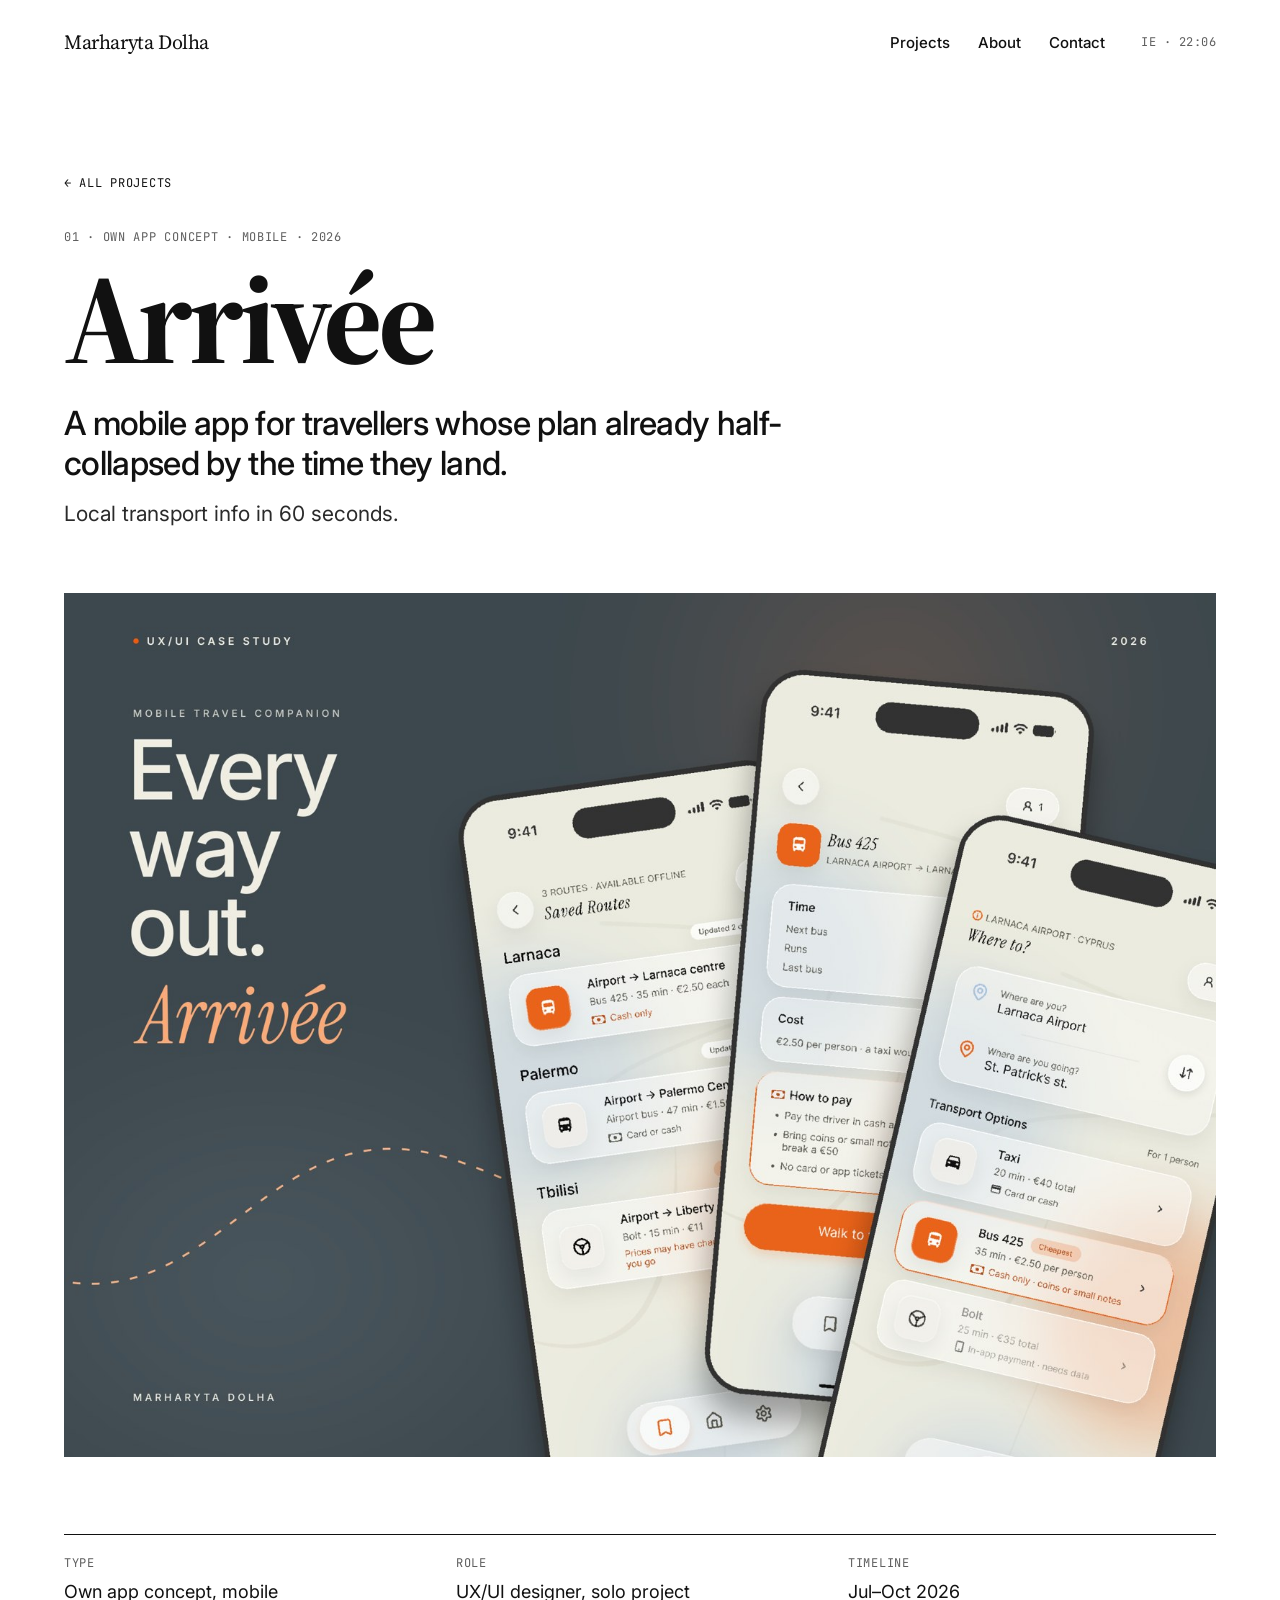
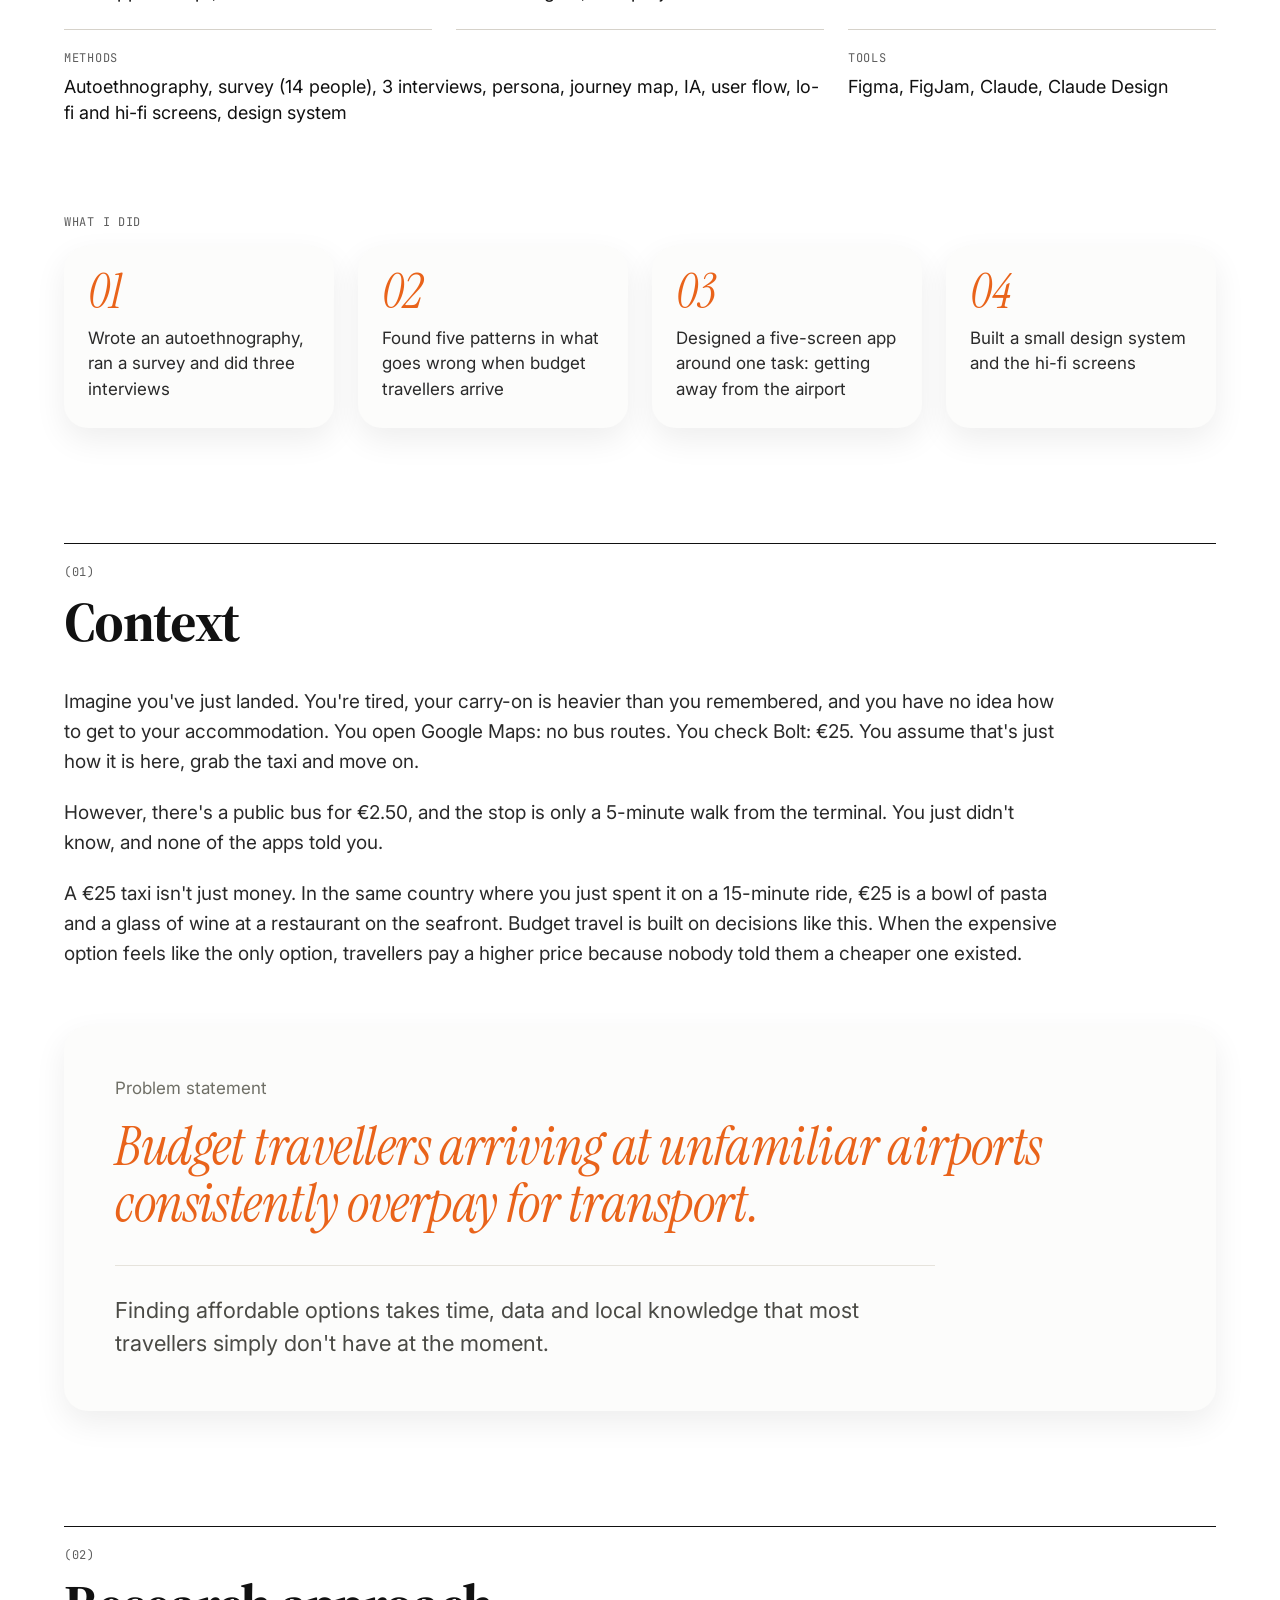
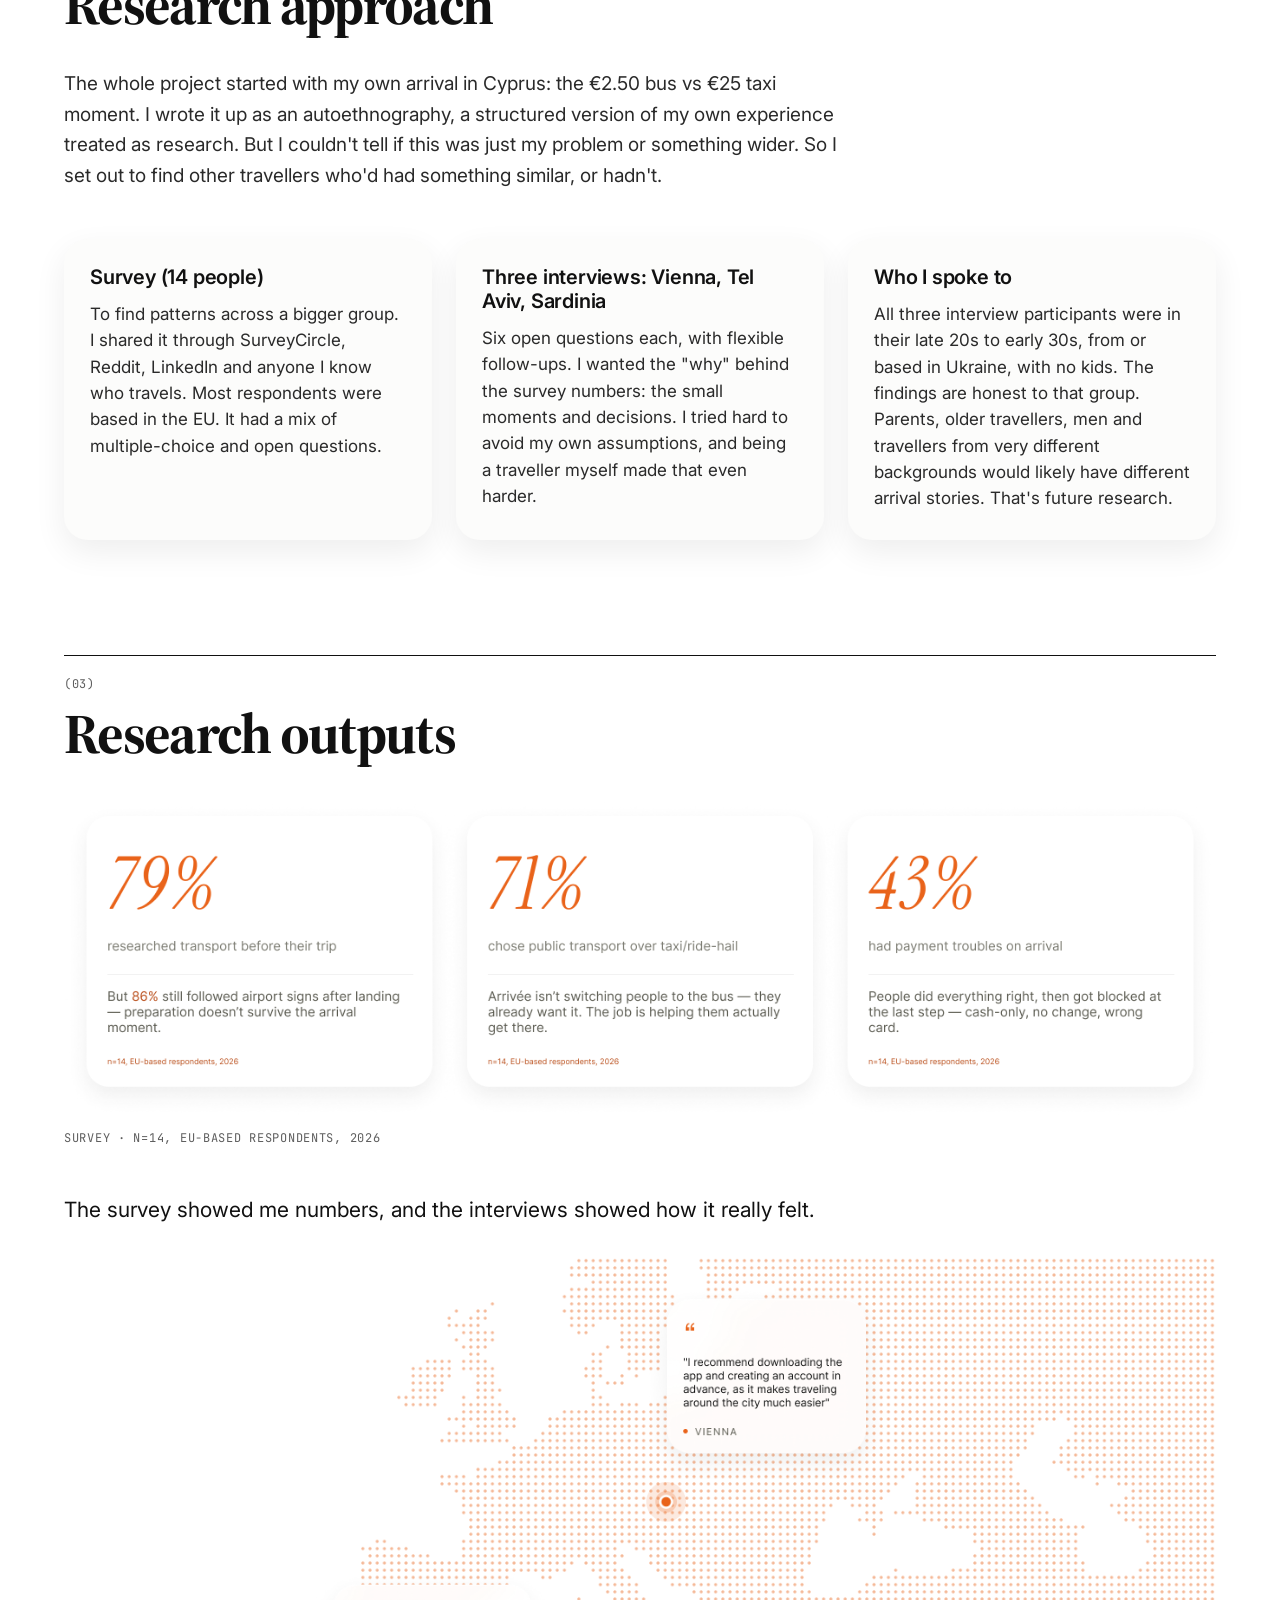
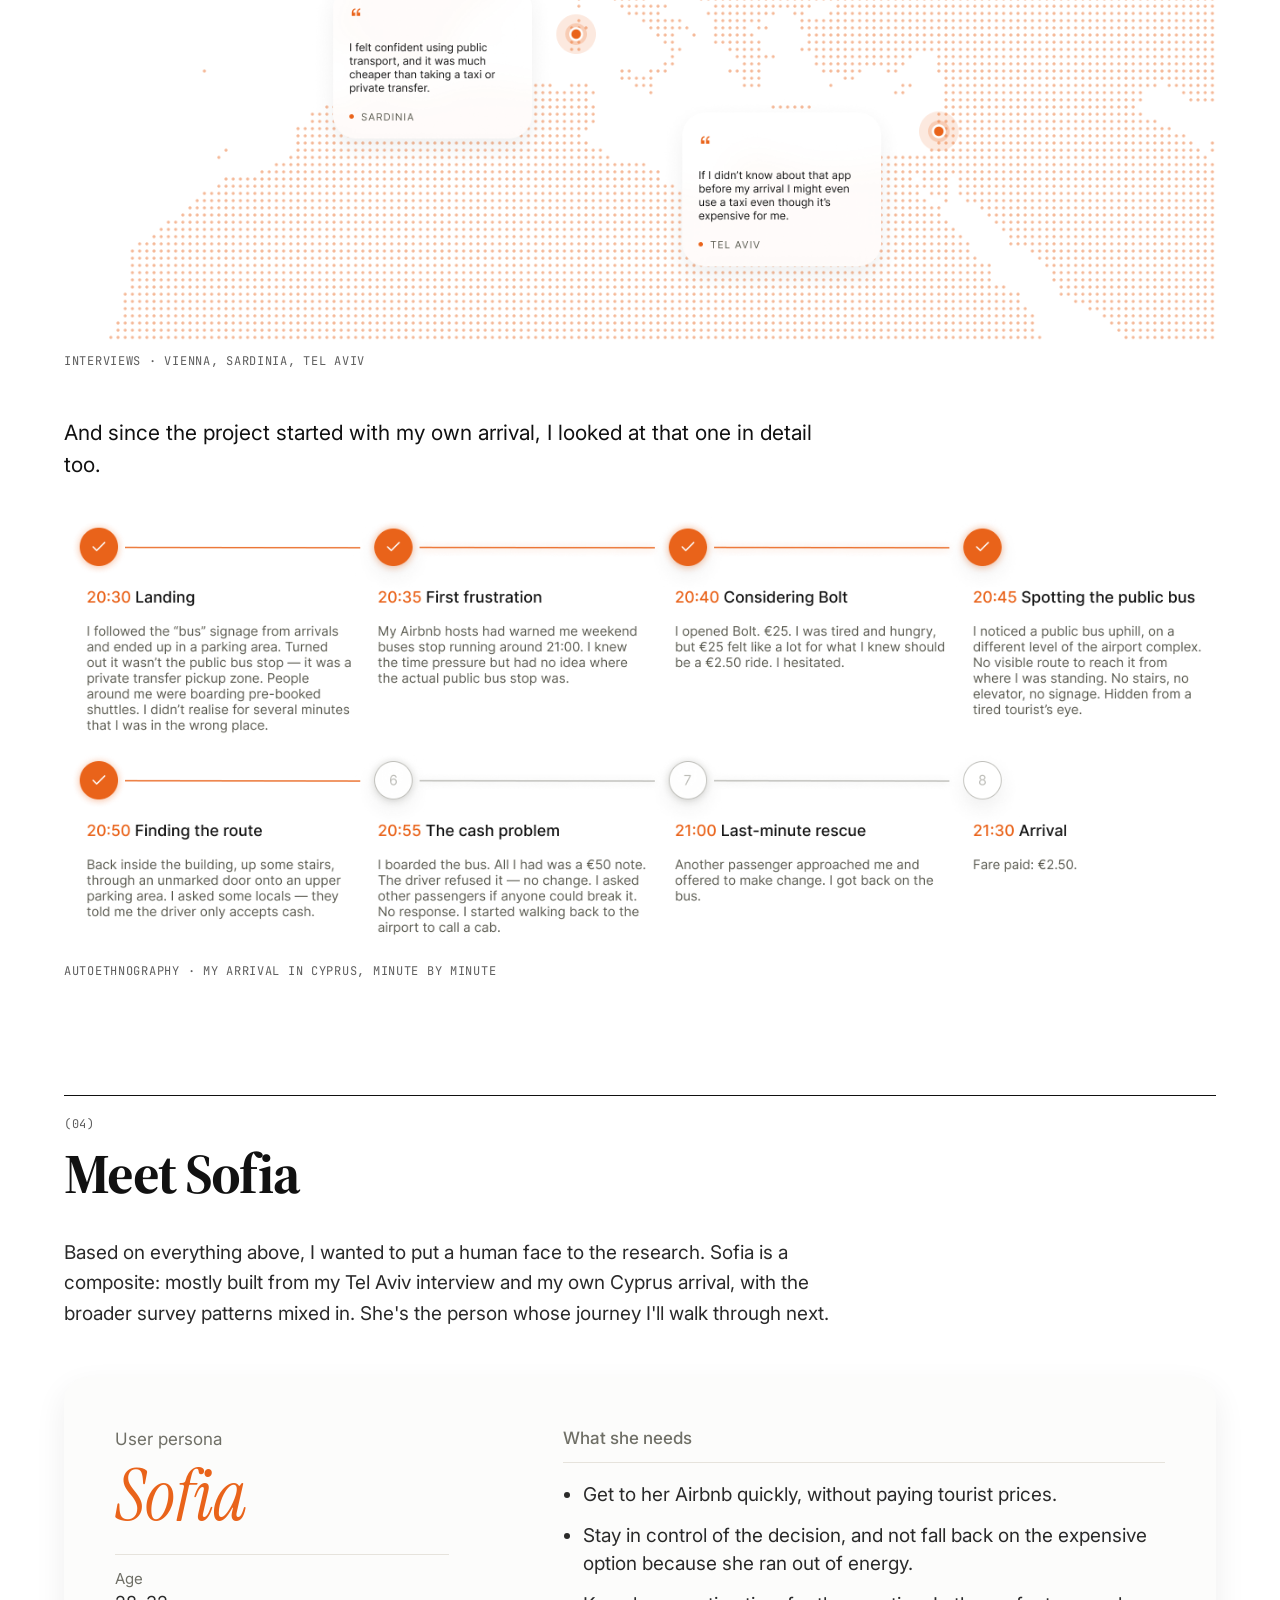
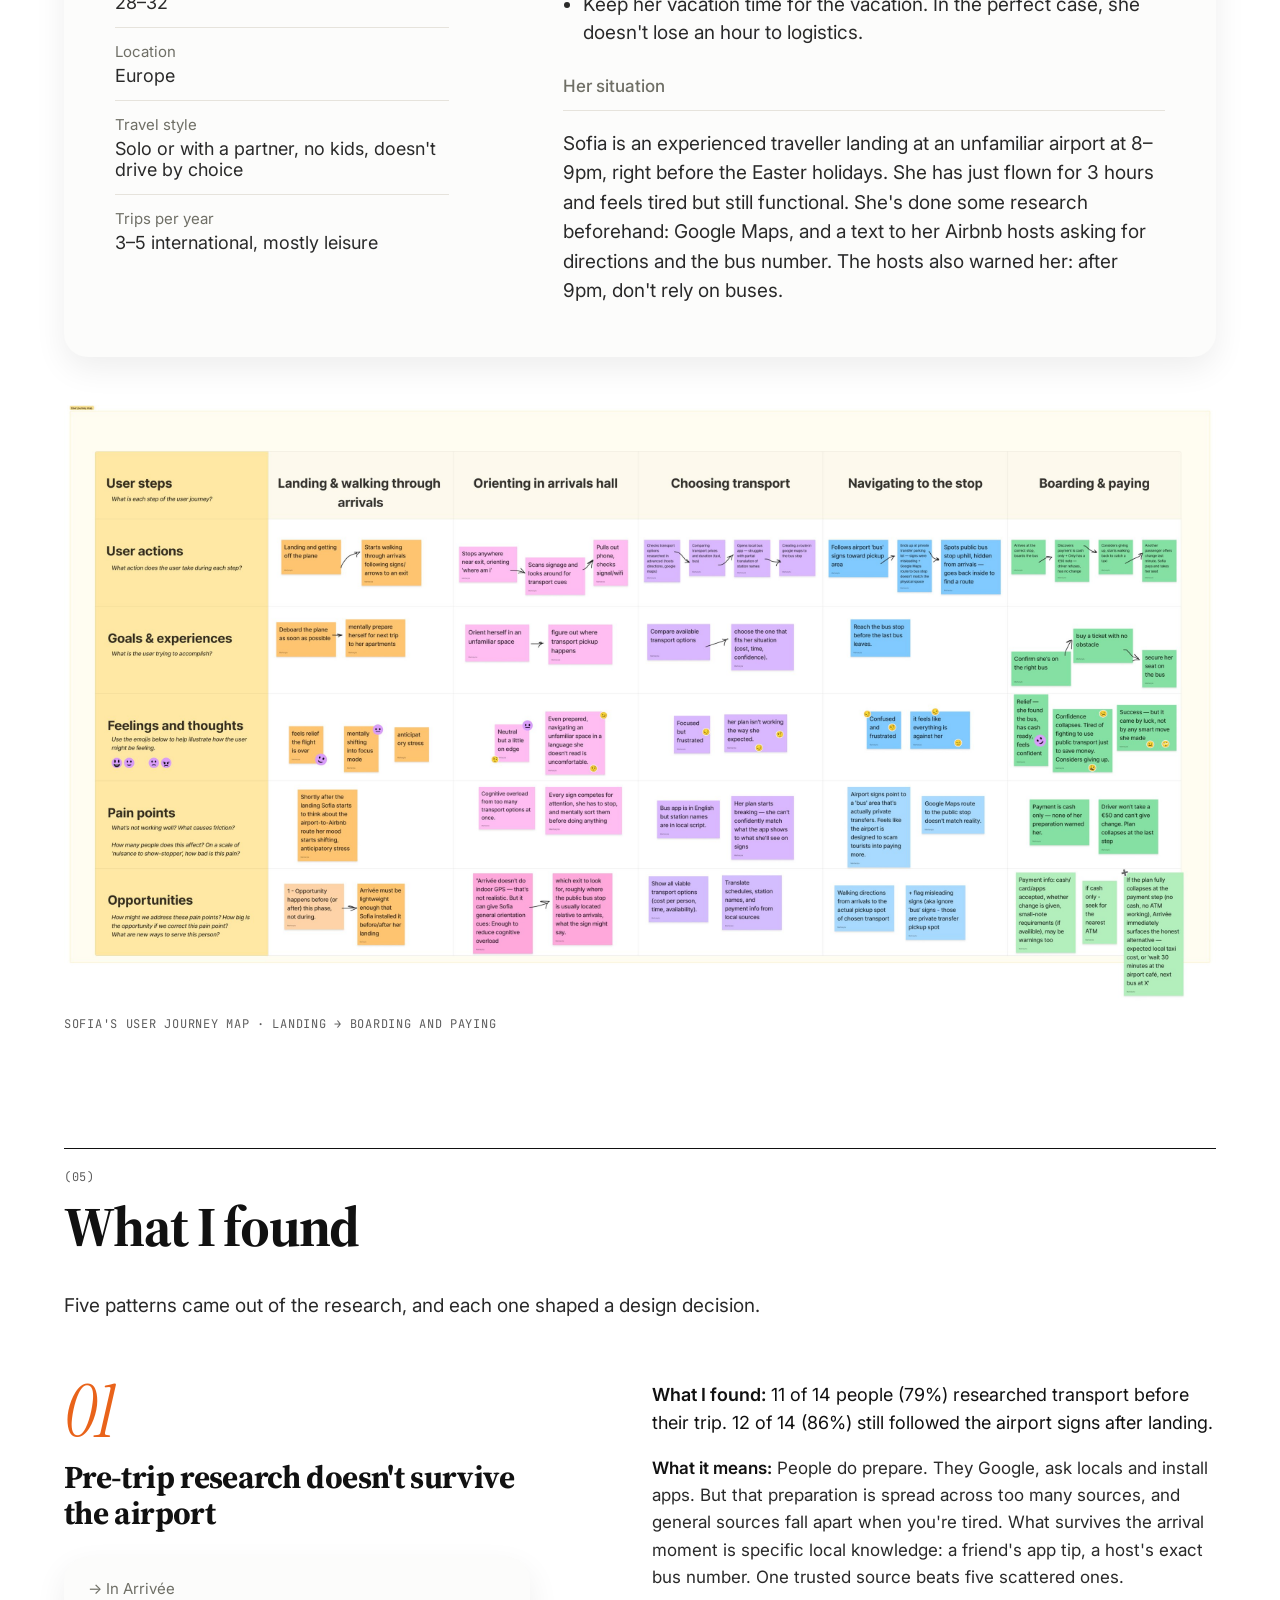
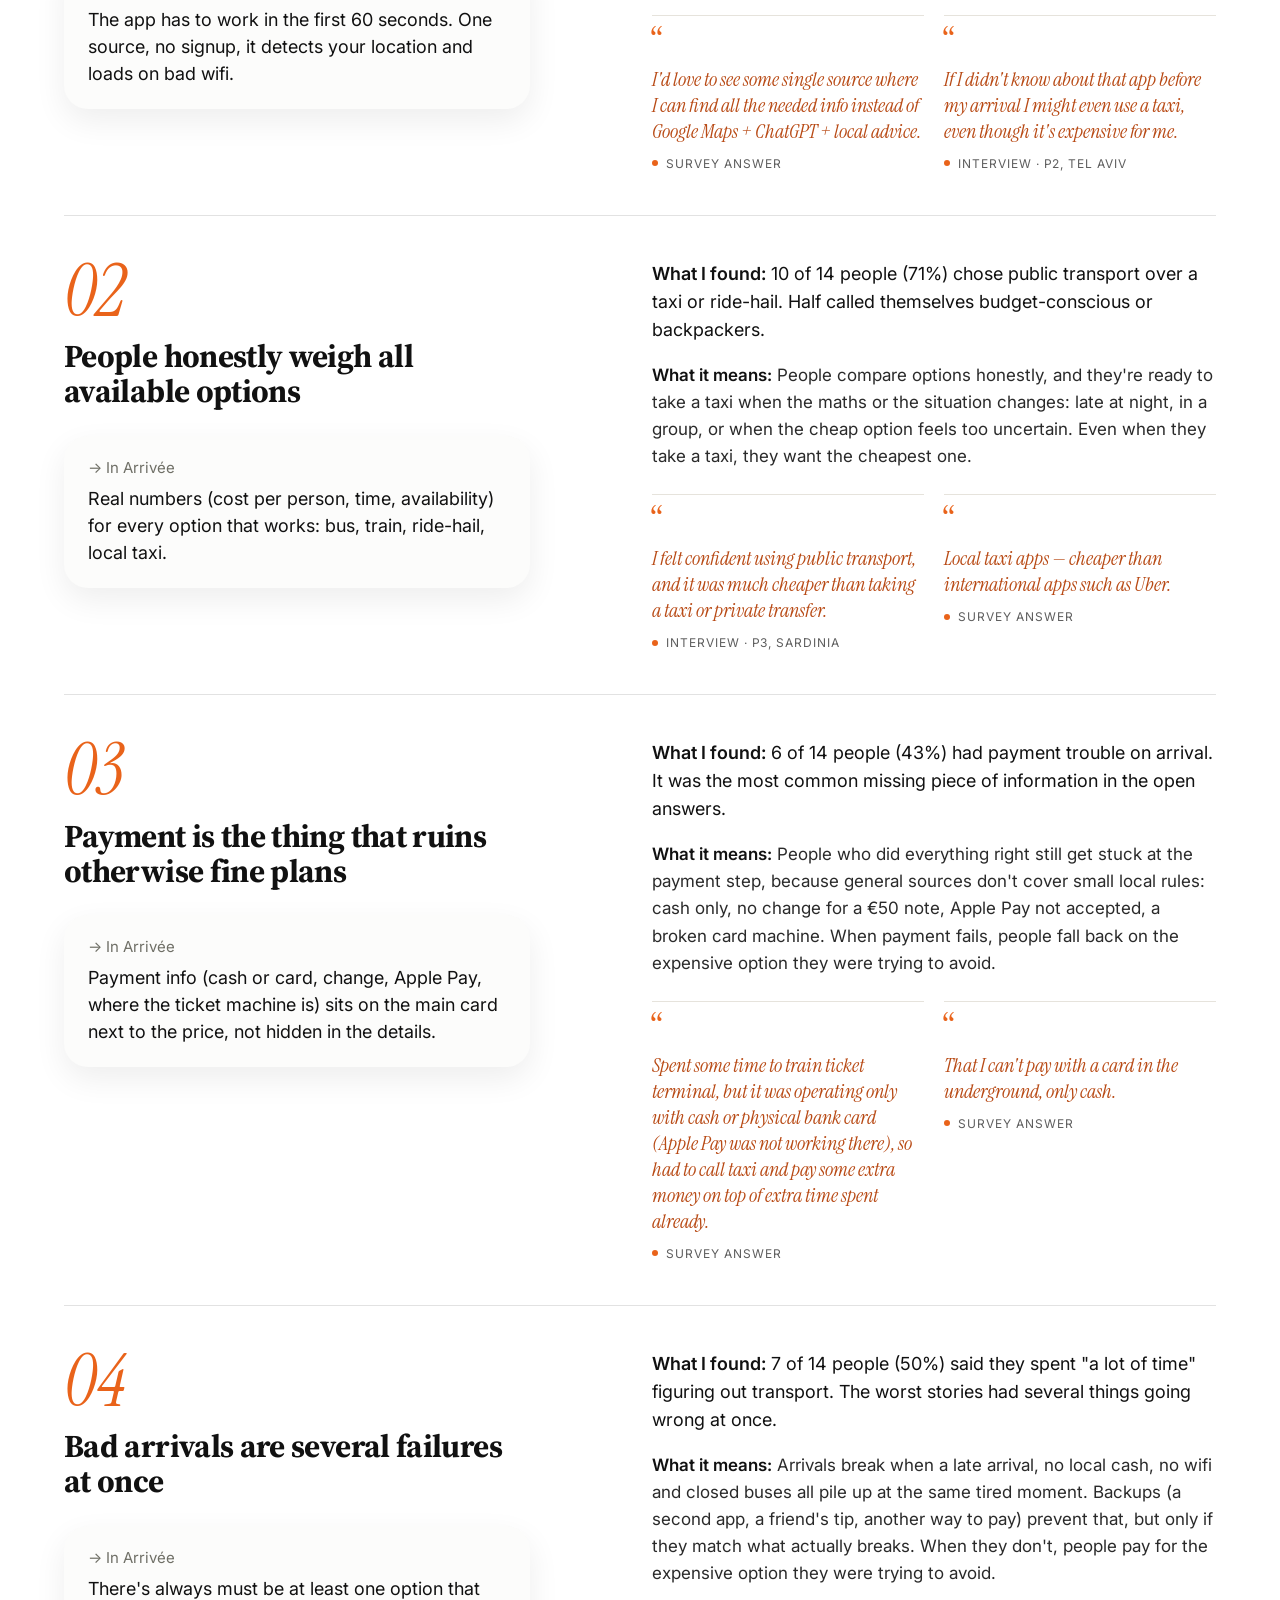
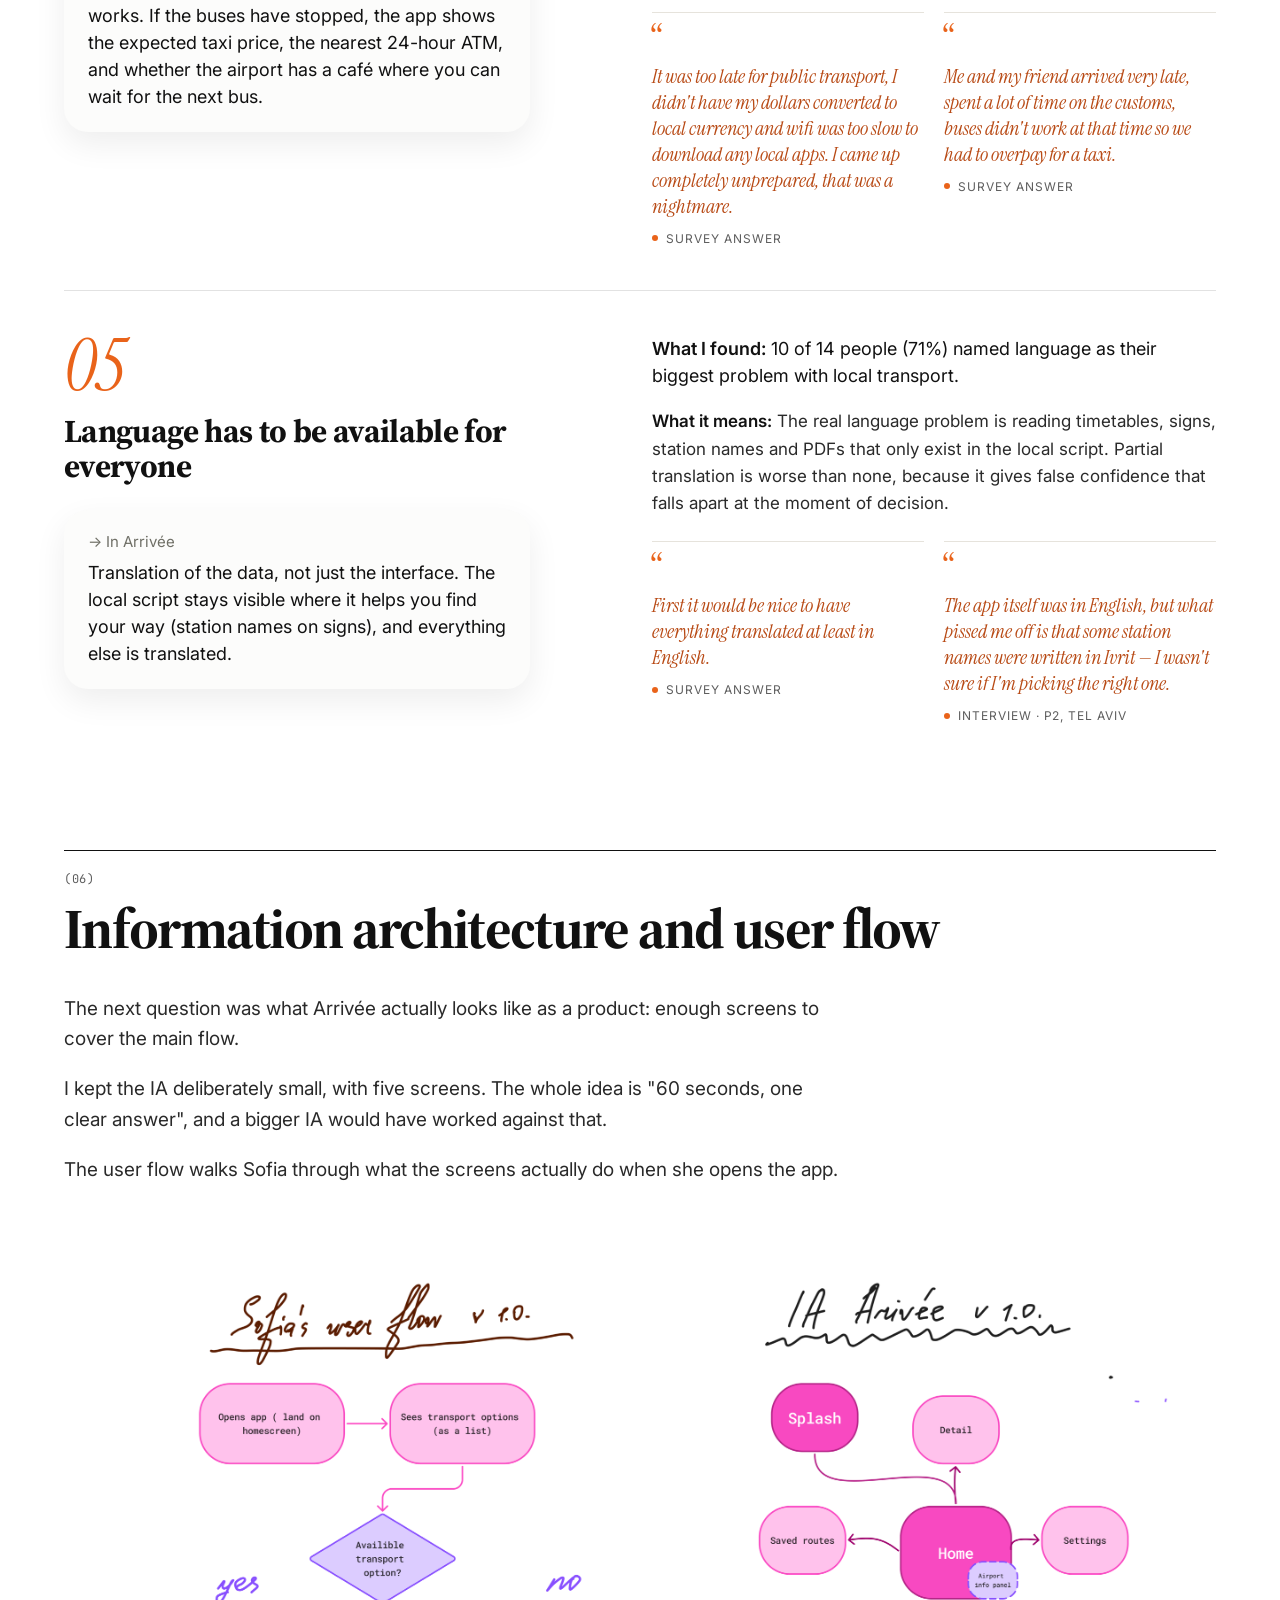
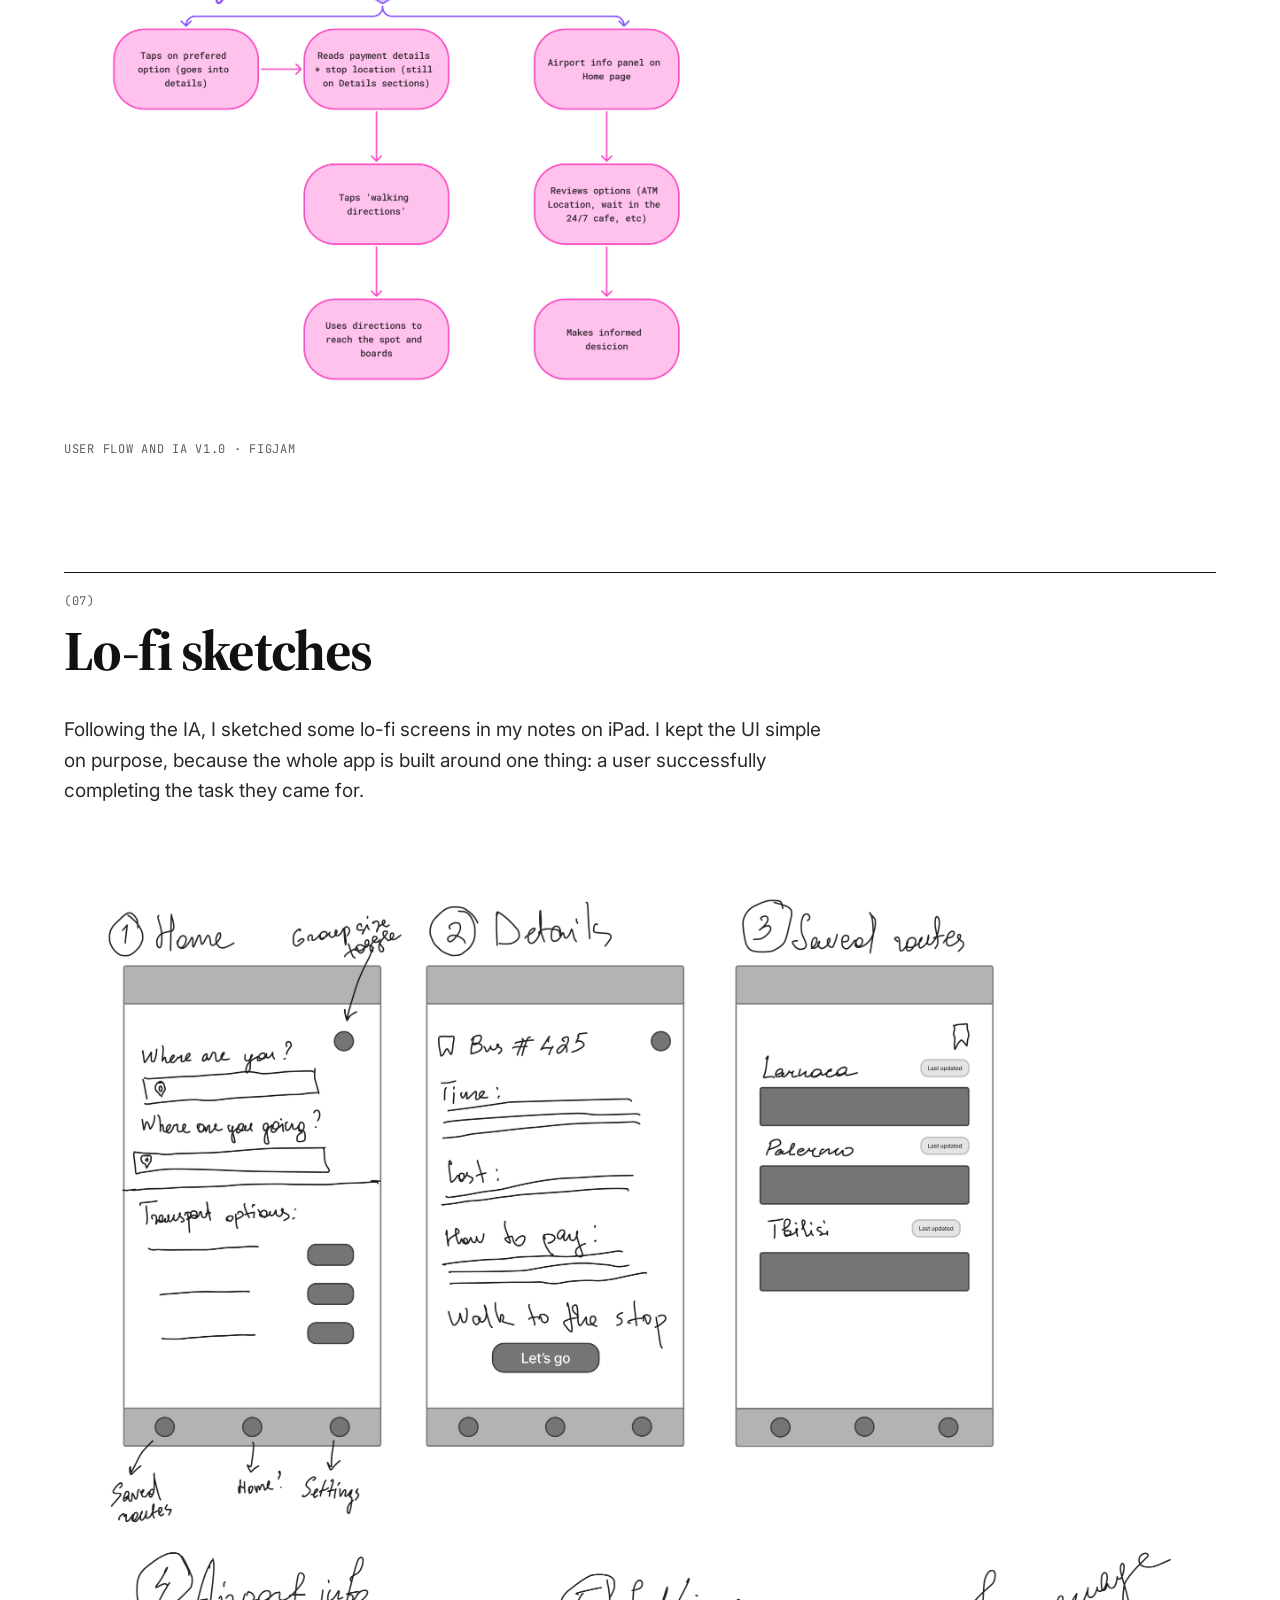
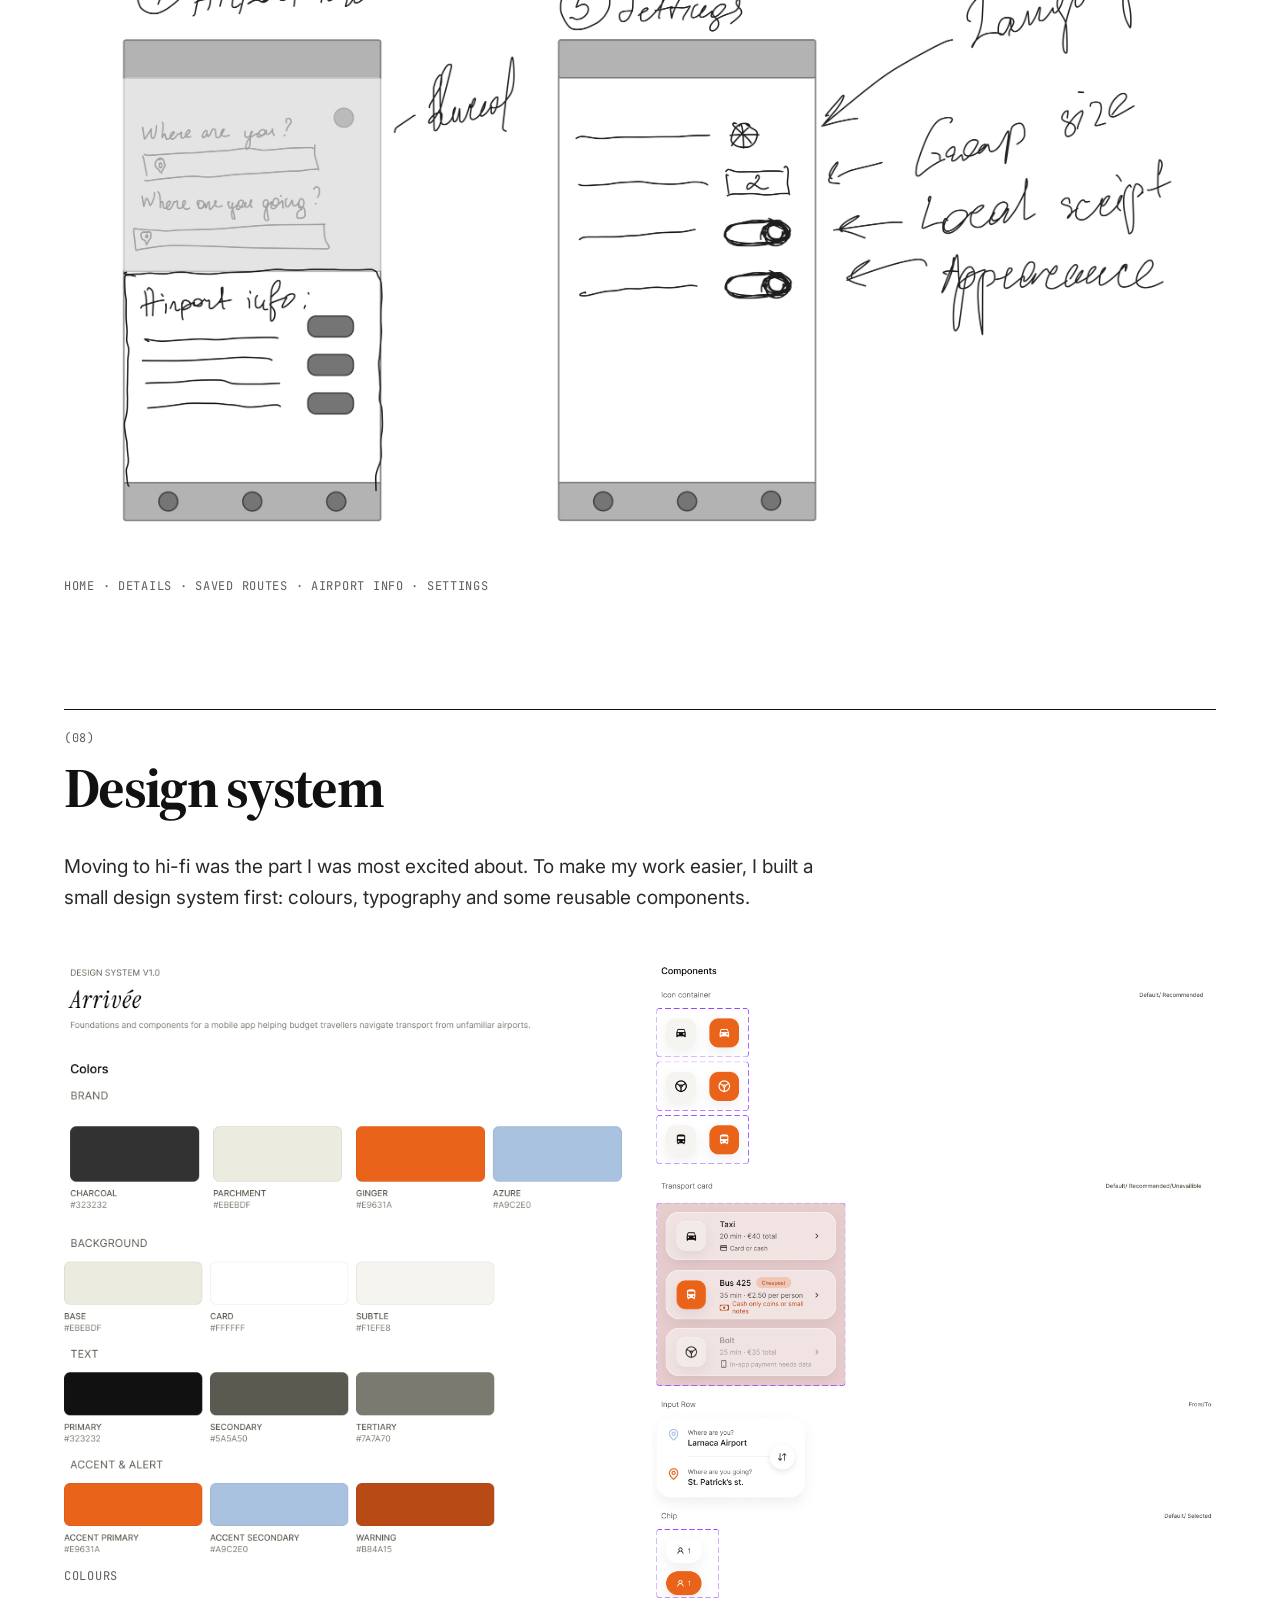
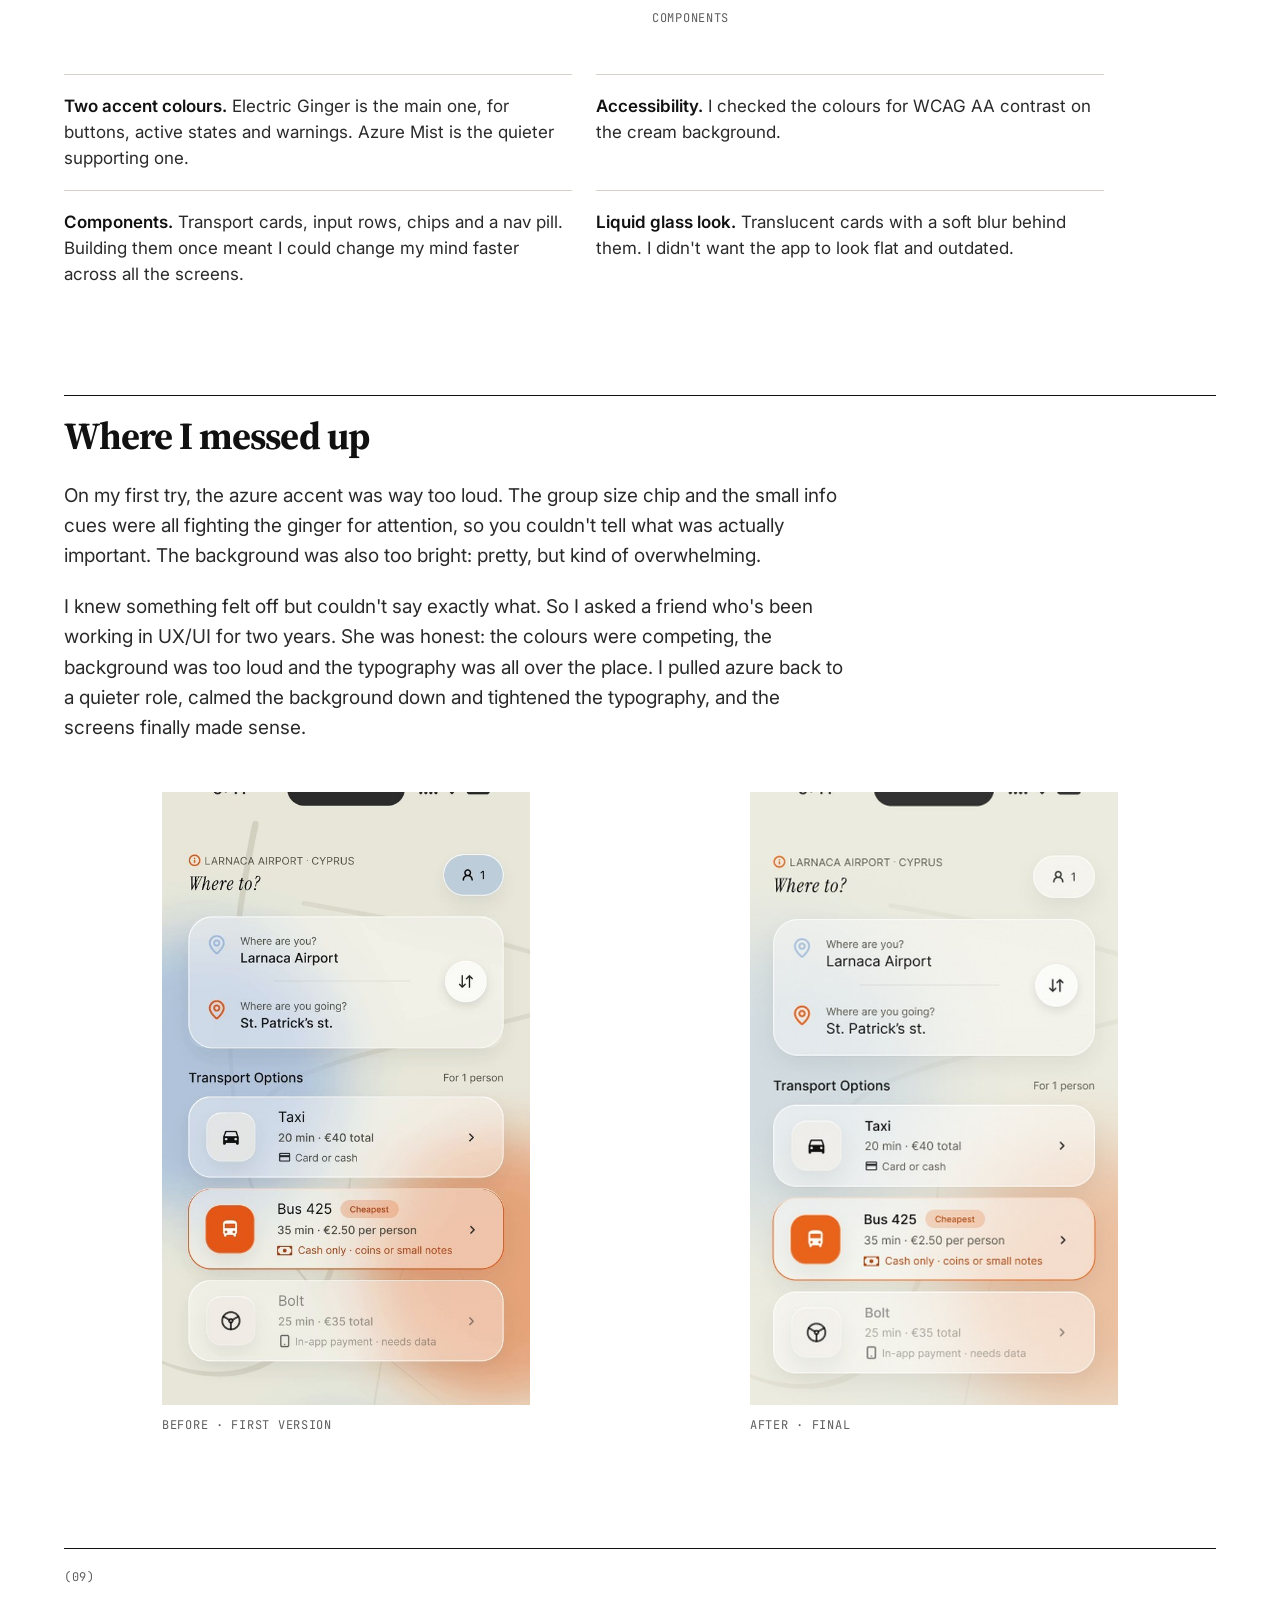
==== arrivee.html @ 3c4f5100 "Add portfolio site with Arrivee and MealCraft case studies Co-Authored-By: Claude Opus 5.5 <noreply@" ====
<!doctype html>
<html lang="en">
<head>
<meta charset="utf-8">
<meta name="viewport" content="width=device-width, initial-scale=1">
<title>Arrivée — case study · Marharyta Dolha</title>
<meta name="description" content="Arrivée: a mobile app for travellers whose plan already half-collapsed by the time they land.">
<meta property="og:title" content="Arrivée — case study · Marharyta Dolha">
<meta property="og:description" content="Arrivée: a mobile app for travellers whose plan already half-collapsed by the time they land.">
<meta property="og:type" content="website">
<link rel="preconnect" href="https://fonts.googleapis.com">
<link rel="preconnect" href="https://fonts.gstatic.com" crossorigin>
<link href="https://fonts.googleapis.com/css2?family=Inter:opsz,wght@14..32,400..700&amp;family=JetBrains+Mono:wght@400;500&amp;family=Source+Serif+4:ital,opsz,wght@0,8..60,400..800;1,8..60,400..800&amp;family=Instrument+Serif:ital@0;1&amp;display=swap" rel="stylesheet">
<style>
body{margin:0}
</style>
<style>
/* Stopgap for smaller screens: desktop layout is unchanged. */
img, video { max-width: 100%; }
@media (max-width: 1200px) {
  [style*="width: 1150px"], [style*="width: 1061px"], [style*="width: 823px"], [style*="width: 686px"] { width: auto !important; height: auto !important; }
  [style*="height: 83px"] { height: auto !important; }
}
@media (max-width: 860px) {
  [style*="grid-template-columns"] { grid-template-columns: minmax(0, 1fr) !important; }
  [style*="grid-column"] { grid-column: auto !important; grid-row: auto !important; }
  [data-panel] { grid-template-columns: repeat(2, minmax(0, 1fr)) !important; }
  [style*="height: 638px"] { height: auto !important; }
  [style*="padding-top: 22px"] { padding-top: 0 !important; }
}
</style>
</head>
<body>
<div id="top" style="font-family: Inter, system-ui, -apple-system, 'Segoe UI', sans-serif; font-optical-sizing: auto; color: #111111; -webkit-font-smoothing: antialiased; background-color: #FFFFFF">
<div style="max-width: 1280px; margin: 0 auto; padding: 0 clamp(20px, 5vw, 64px); box-sizing: border-box;">

<header style="display: flex; flex-wrap: wrap; align-items: center; justify-content: space-between; gap: 4px 32px; padding: 20px 0;">
<a href="index.html" style="display: inline-flex; align-items: center; min-height: 44px; font-family: 'Source Serif 4', Georgia, serif; font-size: 20px; font-weight: 400; letter-spacing: -0.02em; color: #111111; text-decoration: none">Marharyta Dolha</a>
<div style="display: flex; flex-wrap: wrap; align-items: center; gap: 0 36px;">
<nav aria-label="Main" style="display: flex; flex-wrap: wrap; gap: 0 28px; font-size: 15px; font-weight: 500;">
<a href="index.html#projects" style="display: inline-flex; align-items: center; min-height: 44px; color: #111111; text-decoration: none;">Projects</a>
<a href="index.html#about-me" style="display: inline-flex; align-items: center; min-height: 44px; color: #111111; text-decoration: none;">About</a>
<a href="#contact" style="display: inline-flex; align-items: center; min-height: 44px; color: #111111; text-decoration: none;">Contact</a>
</nav>
<p style="margin: 0; font-family: 'JetBrains Mono', ui-monospace, monospace; font-size: 12px; letter-spacing: 0.04em; color: #5E5E5E; font-variant-numeric: tabular-nums;">IE · <span data-cork-time></span></p>
</div>
</header>

<main>

<section aria-labelledby="cs-title" style="padding: clamp(40px, 6vw, 88px) 0 clamp(40px, 5vw, 64px);">
<a href="index.html#projects" style="display: inline-flex; align-items: center; min-height: 44px; font-family: 'JetBrains Mono', ui-monospace, monospace; font-size: 12px; letter-spacing: 0.06em; text-transform: uppercase; color: #111111; text-decoration: none;">← All projects</a>
<p style="margin: 24px 0 0; font-family: 'JetBrains Mono', ui-monospace, monospace; font-size: 12px; letter-spacing: 0.06em; text-transform: uppercase; color: #5E5E5E;">01 · Own app concept · Mobile · 2026</p>
<h1 id="cs-title" style="margin: 16px 0 0; font-family: 'Source Serif 4', Georgia, serif; font-weight: 700; font-size: clamp(72px, 10vw, 148px); line-height: 0.9; letter-spacing: -0.04em;">Arrivée</h1>
<p style="margin: 28px 0 0; max-width: 840px; font-size: clamp(24px, 2.6vw, 34px); line-height: 1.2; font-weight: 500; letter-spacing: -0.02em;">A mobile app for travellers whose plan already half-collapsed by the time they land.</p>
<p style="margin: 14px 0 0; font-size: 21px; line-height: 1.5; color: #2A2A2A;">Local transport info in 60 seconds.</p>
</section>

<img src="assets/arrivee-cover.jpg" alt="Arrivée cover: three app screens next to the line Every way out" style="display: block; width: 100%; aspect-ratio: 4 / 3; object-fit: cover; background: #2F3A44;">

<section aria-label="Project summary" style="padding: clamp(48px, 6vw, 80px) 0 0;">
<div style="display: grid; grid-template-columns: repeat(3, minmax(0, 1fr)); column-gap: 24px; border-top: 1px solid #111111;">
<div style="display: flex; flex-direction: column; gap: 8px; padding: 20px 0 24px; border-bottom: 1px solid #D6D2CA;">
<span style="font-family: 'JetBrains Mono', ui-monospace, monospace; font-size: 12px; letter-spacing: 0.06em; text-transform: uppercase; color: #5E5E5E;">Type</span>
<span style="font-size: 18px; line-height: 1.45;">Own app concept, mobile</span>
</div>
<div style="display: flex; flex-direction: column; gap: 8px; padding: 20px 0 24px; border-bottom: 1px solid #D6D2CA;">
<span style="font-family: 'JetBrains Mono', ui-monospace, monospace; font-size: 12px; letter-spacing: 0.06em; text-transform: uppercase; color: #5E5E5E;">Role</span>
<span style="font-size: 18px; line-height: 1.45;">UX/UI designer, solo project</span>
</div>
<div style="display: flex; flex-direction: column; gap: 8px; padding: 20px 0 24px; border-bottom: 1px solid #D6D2CA;">
<span style="font-family: 'JetBrains Mono', ui-monospace, monospace; font-size: 12px; letter-spacing: 0.06em; text-transform: uppercase; color: #5E5E5E;">Timeline</span>
<span style="font-size: 18px; line-height: 1.45;">Jul–Oct 2026</span>
</div>
<div style="grid-column: span 2; display: flex; flex-direction: column; gap: 8px; padding: 20px 0 24px;">
<span style="font-family: 'JetBrains Mono', ui-monospace, monospace; font-size: 12px; letter-spacing: 0.06em; text-transform: uppercase; color: #5E5E5E;">Methods</span>
<span style="font-size: 18px; line-height: 1.45;">Autoethnography, survey (14 people), 3 interviews, persona, journey map, IA, user flow, lo-fi and hi-fi screens, design system</span>
</div>
<div style="display: flex; flex-direction: column; gap: 8px; padding: 20px 0 24px;">
<span style="font-family: 'JetBrains Mono', ui-monospace, monospace; font-size: 12px; letter-spacing: 0.06em; text-transform: uppercase; color: #5E5E5E;">Tools</span>
<span style="font-size: 18px; line-height: 1.45;">Figma, FigJam, Claude, Claude Design</span>
</div>
</div>

<p style="margin: clamp(40px, 5vw, 64px) 0 0; font-family: 'JetBrains Mono', ui-monospace, monospace; font-size: 12px; letter-spacing: 0.06em; text-transform: uppercase; color: #5E5E5E;">What I did</p>
<ol style="list-style: none; margin: 16px 0 0; padding: 0; display: grid; grid-template-columns: repeat(4, minmax(0, 1fr)); column-gap: 24px; row-gap: 24px;">
<li style="display: flex; flex-direction: column; gap: 12px; padding: 24px 24px 26px; background: #FCFCFB; border-radius: 24px; box-shadow: 0 12px 32px rgba(17, 17, 17, 0.07);"><span style="font-family: 'Instrument Serif', Georgia, serif; font-style: italic; font-size: 48px; line-height: 0.9; color: #E9631A;">01</span><span style="font-size: 17px; line-height: 1.5; color: #2A2A2A;">Wrote an autoethnography, ran a survey and did three interviews</span></li>
<li style="display: flex; flex-direction: column; gap: 12px; padding: 24px 24px 26px; background: #FCFCFB; border-radius: 24px; box-shadow: 0 12px 32px rgba(17, 17, 17, 0.07);"><span style="font-family: 'Instrument Serif', Georgia, serif; font-style: italic; font-size: 48px; line-height: 0.9; color: #E9631A;">02</span><span style="font-size: 17px; line-height: 1.5; color: #2A2A2A;">Found five patterns in what goes wrong when budget travellers arrive</span></li>
<li style="display: flex; flex-direction: column; gap: 12px; padding: 24px 24px 26px; background: #FCFCFB; border-radius: 24px; box-shadow: 0 12px 32px rgba(17, 17, 17, 0.07);"><span style="font-family: 'Instrument Serif', Georgia, serif; font-style: italic; font-size: 48px; line-height: 0.9; color: #E9631A;">03</span><span style="font-size: 17px; line-height: 1.5; color: #2A2A2A;">Designed a five-screen app around one task: getting away from the airport</span></li>
<li style="display: flex; flex-direction: column; gap: 12px; padding: 24px 24px 26px; background: #FCFCFB; border-radius: 24px; box-shadow: 0 12px 32px rgba(17, 17, 17, 0.07);"><span style="font-family: 'Instrument Serif', Georgia, serif; font-style: italic; font-size: 48px; line-height: 0.9; color: #E9631A;">04</span><span style="font-size: 17px; line-height: 1.5; color: #2A2A2A;">Built a small design system and the hi-fi screens</span></li>
</ol>
</section>

<section id="context" aria-labelledby="h-context" style="padding: clamp(80px, 9vw, 128px) 0 0;">
<div style="display: flex; flex-direction: column; gap: 14px; padding-top: 20px; border-top: 1px solid #111111;">
<p style="margin: 0; font-family: 'JetBrains Mono', ui-monospace, monospace; font-size: 12px; letter-spacing: 0.06em; text-transform: uppercase; color: #5E5E5E;">(01)</p>
<h2 id="h-context" style="margin: 0; font-family: 'Source Serif 4', Georgia, serif; font-weight: 700; font-size: clamp(40px, 4.4vw, 60px); line-height: 1; letter-spacing: -0.03em;">Context</h2>
</div>
<div style="max-width: 1000px; display: flex; flex-direction: column; gap: 20px; margin-top: 36px; font-size: 19px; line-height: 1.6; color: #2A2A2A;">
<p style="margin: 0;">Imagine you've just landed. You're tired, your carry-on is heavier than you remembered, and you have no idea how to get to your accommodation. You open Google Maps: no bus routes. You check Bolt: €25. You assume that's just how it is here, grab the taxi and move on.</p>
<p style="margin: 0;">However, there's a public bus for €2.50, and the stop is only a 5-minute walk from the terminal. You just didn't know, and none of the apps told you.</p>
<p style="margin: 0;">A €25 taxi isn't just money. In the same country where you just spent it on a 15-minute ride, €25 is a bowl of pasta and a glass of wine at a restaurant on the seafront. Budget travel is built on decisions like this. When the expensive option feels like the only option, travellers pay a higher price because nobody told them a cheaper one existed.</p>
</div>
<div style="margin-top: 56px; padding: clamp(32px, 4vw, 52px) clamp(28px, 4vw, 52px); background: #FCFCFB; border-radius: 24px; box-shadow: 0 12px 32px rgba(17, 17, 17, 0.07);">
<p style="margin: 0; font-size: 17px; line-height: 1.4; color: #6F6F66;">Problem statement</p>
<p style="margin: 18px 0 0; max-width: 1000px; font-family: 'Instrument Serif', Georgia, serif; font-style: italic; font-weight: 400; font-size: clamp(38px, 4.2vw, 58px); line-height: 1.06; letter-spacing: -0.01em; color: #E9631A;">Budget travellers arriving at unfamiliar airports consistently overpay for transport.</p>
<p style="margin: 32px 0 0; padding-top: 28px; border-top: 1px solid #E6E3DC; max-width: 820px; font-size: clamp(19px, 1.8vw, 22px); line-height: 1.5; color: #4A4A45;">Finding affordable options takes time, data and local knowledge that most travellers simply don't have at the moment.</p>
</div>
</section>

<section id="research" aria-labelledby="h-research" style="padding: clamp(80px, 9vw, 128px) 0 0;">
<div style="display: flex; flex-direction: column; gap: 14px; padding-top: 20px; border-top: 1px solid #111111;">
<p style="margin: 0; font-family: 'JetBrains Mono', ui-monospace, monospace; font-size: 12px; letter-spacing: 0.06em; text-transform: uppercase; color: #5E5E5E;">(02)</p>
<h2 id="h-research" style="margin: 0; font-family: 'Source Serif 4', Georgia, serif; font-weight: 700; font-size: clamp(40px, 4.4vw, 60px); line-height: 1; letter-spacing: -0.03em;">Research approach</h2>
</div>
<p style="max-width: 780px; margin: 36px 0 0; font-size: 19px; line-height: 1.6; color: #2A2A2A;">The whole project started with my own arrival in Cyprus: the €2.50 bus vs €25 taxi moment. I wrote it up as an autoethnography, a structured version of my own experience treated as research. But I couldn't tell if this was just my problem or something wider. So I set out to find other travellers who'd had something similar, or hadn't.</p>
<div style="display: grid; grid-template-columns: repeat(3, minmax(0, 1fr)); column-gap: 24px; row-gap: 32px; margin-top: 48px;">
<div style="display: flex; flex-direction: column; gap: 12px; padding: 26px 26px 28px; background: #FCFCFB; border-radius: 24px; box-shadow: 0 12px 32px rgba(17, 17, 17, 0.07);">
<h3 style="margin: 0; font-size: 20px; font-weight: 600; letter-spacing: -0.01em;">Survey (14 people)</h3>
<p style="margin: 0; font-size: 17px; line-height: 1.55; color: #2A2A2A;">To find patterns across a bigger group. I shared it through SurveyCircle, Reddit, LinkedIn and anyone I know who travels. Most respondents were based in the EU. It had a mix of multiple-choice and open questions.</p>
</div>
<div style="display: flex; flex-direction: column; gap: 12px; padding: 26px 26px 28px; background: #FCFCFB; border-radius: 24px; box-shadow: 0 12px 32px rgba(17, 17, 17, 0.07);">
<h3 style="margin: 0; font-size: 20px; font-weight: 600; letter-spacing: -0.01em;">Three interviews: Vienna, Tel Aviv, Sardinia</h3>
<p style="margin: 0; font-size: 17px; line-height: 1.55; color: #2A2A2A;">Six open questions each, with flexible follow-ups. I wanted the "why" behind the survey numbers: the small moments and decisions. I tried hard to avoid my own assumptions, and being a traveller myself made that even harder.&nbsp;</p>
</div>
<div style="display: flex; flex-direction: column; gap: 12px; padding: 26px 26px 28px; background: #FCFCFB; border-radius: 24px; box-shadow: 0 12px 32px rgba(17, 17, 17, 0.07);">
<h3 style="margin: 0; font-size: 20px; font-weight: 600; letter-spacing: -0.01em;">Who I spoke to</h3>
<p style="margin: 0; font-size: 17px; line-height: 1.55; color: #2A2A2A;">All three interview participants were in their late 20s to early 30s, from or based in Ukraine, with no kids. The findings are honest to that group. Parents, older travellers, men and travellers from very different backgrounds would likely have different arrival stories. That's future research.</p>
</div>
</div>
</section>

<section id="outputs" aria-labelledby="h-outputs" style="padding: clamp(80px, 9vw, 128px) 0 0;">
<div style="display: flex; flex-direction: column; gap: 14px; padding-top: 20px; border-top: 1px solid #111111;">
<p style="margin: 0; font-family: 'JetBrains Mono', ui-monospace, monospace; font-size: 12px; letter-spacing: 0.06em; text-transform: uppercase; color: #5E5E5E;">(03)</p>
<h2 id="h-outputs" style="margin: 0; font-family: 'Source Serif 4', Georgia, serif; font-weight: 700; font-size: clamp(40px, 4.4vw, 60px); line-height: 1; letter-spacing: -0.03em;">Research outputs</h2>
</div>
<figure style="margin: 40px 0 0;">
<img src="assets/arrivee-survey-cards.png" alt="Three survey result cards: 79% researched transport before their trip, 71% chose public transport over taxi or ride-hail, 43% had payment troubles on arrival" style="display: block; width: 100%; height: auto;">
<figcaption style="margin-top: 12px; font-family: 'JetBrains Mono', ui-monospace, monospace; font-size: 12px; letter-spacing: 0.06em; text-transform: uppercase; color: #5E5E5E;">Survey · n=14, EU-based respondents, 2026</figcaption>
</figure>
<p style="max-width: 780px; margin: 48px 0 0; font-size: 21px; line-height: 1.5; color: #111111;">The survey showed me numbers, and the interviews showed how it really felt.</p>
<figure style="margin: 32px 0 0;">
<img src="assets/arrivee-interview-map.png" alt="Dotted map of Europe with the three interview cities, Vienna, Sardinia and Tel Aviv, and a quote from each" style="display: block; width: 100%; height: auto;">
<figcaption style="margin-top: 12px; font-family: 'JetBrains Mono', ui-monospace, monospace; font-size: 12px; letter-spacing: 0.06em; text-transform: uppercase; color: #5E5E5E;">Interviews · Vienna, Sardinia, Tel Aviv</figcaption>
</figure>
<p style="max-width: 780px; margin: 48px 0 0; font-size: 21px; line-height: 1.5; color: #111111;">And since the project started with my own arrival, I looked at that one in detail too.</p>
<figure style="margin: 32px 0 0;">
<img src="assets/arrivee-cyprus-timeline.png" alt="Timeline of my Cyprus arrival from 20:30 landing to 21:30 arrival, fare paid €2.50" style="display: block; width: 100%; height: auto;">
<figcaption style="margin-top: 12px; font-family: 'JetBrains Mono', ui-monospace, monospace; font-size: 12px; letter-spacing: 0.06em; text-transform: uppercase; color: #5E5E5E;">Autoethnography · my arrival in Cyprus, minute by minute</figcaption>
</figure>
</section>

<section id="sofia" aria-labelledby="h-sofia" style="padding: clamp(80px, 9vw, 128px) 0 0;">
<div style="display: flex; flex-direction: column; gap: 14px; padding-top: 20px; border-top: 1px solid #111111;">
<p style="margin: 0; font-family: 'JetBrains Mono', ui-monospace, monospace; font-size: 12px; letter-spacing: 0.06em; text-transform: uppercase; color: #5E5E5E;">(04)</p>
<h2 id="h-sofia" style="margin: 0; font-family: 'Source Serif 4', Georgia, serif; font-weight: 700; font-size: clamp(40px, 4.4vw, 60px); line-height: 1; letter-spacing: -0.03em;">Meet Sofia</h2>
</div>
<p style="max-width: 780px; margin: 36px 0 0; font-size: 19px; line-height: 1.6; color: #2A2A2A;">Based on everything above, I wanted to put a human face to the research. Sofia is a composite: mostly built from my Tel Aviv interview and my own Cyprus arrival, with the broader survey patterns mixed in. She's the person whose journey I'll walk through next.</p>
<div style="display: grid; grid-template-columns: repeat(12, minmax(0, 1fr)); column-gap: 24px; row-gap: 32px; margin-top: 48px; padding: clamp(32px, 4vw, 52px); background: #FCFCFB; border-radius: 24px; box-shadow: 0 12px 32px rgba(17, 17, 17, 0.07);">
<div style="grid-column: span 4; display: flex; flex-direction: column; gap: 24px;">
<div>
<p style="margin: 0; font-size: 17px; line-height: 1.4; color: #6F6F66;">User persona</p>
<p style="margin: 10px 0 0; font-family: 'Instrument Serif', Georgia, serif; font-style: italic; font-weight: 400; font-size: 72px; line-height: 0.95; letter-spacing: -0.01em; color: #E9631A;">Sofia</p>
</div>
<dl style="margin: 0; display: flex; flex-direction: column;">
<div style="display: flex; flex-direction: column; gap: 4px; padding: 14px 0; border-top: 1px solid #E6E3DC;"><dt style="font-size: 15px; color: #6F6F66;">Age</dt><dd style="margin: 0; font-size: 18px; color: #2A2A2A;">28–32</dd></div>
<div style="display: flex; flex-direction: column; gap: 4px; padding: 14px 0; border-top: 1px solid #E6E3DC;"><dt style="font-size: 15px; color: #6F6F66;">Location</dt><dd style="margin: 0; font-size: 18px; color: #2A2A2A;">Europe</dd></div>
<div style="display: flex; flex-direction: column; gap: 4px; padding: 14px 0; border-top: 1px solid #E6E3DC;"><dt style="font-size: 15px; color: #6F6F66;">Travel style</dt><dd style="margin: 0; font-size: 18px; color: #2A2A2A;">Solo or with a partner, no kids, doesn't drive by choice</dd></div>
<div style="display: flex; flex-direction: column; gap: 4px; padding: 14px 0 0; border-top: 1px solid #E6E3DC;"><dt style="font-size: 15px; color: #6F6F66;">Trips per year</dt><dd style="margin: 0; font-size: 18px; color: #2A2A2A;">3–5 international, mostly leisure</dd></div>
</dl>
</div>
<div style="grid-column: 6 / span 7; display: flex; flex-direction: column; gap: 28px;">
<div>
<h3 style="margin: 0; padding-bottom: 14px; border-bottom: 1px solid #E6E3DC; font-size: 17px; font-weight: 500; color: #6F6F66;">What she needs</h3>
<ul style="margin: 18px 0 0; padding-left: 20px; display: flex; flex-direction: column; gap: 12px; font-size: 19px; line-height: 1.5; color: #2A2A2A;">
<li>Get to her Airbnb quickly, without paying tourist prices.</li>
<li>Stay in control of the decision, and not fall back on the expensive option because she ran out of energy.</li>
<li>Keep her vacation time for the vacation. In the perfect case, she doesn't lose an hour to logistics.</li>
</ul>
</div>
<div>
<h3 style="margin: 0; padding-bottom: 14px; border-bottom: 1px solid #E6E3DC; font-size: 17px; font-weight: 500; color: #6F6F66;">Her situation</h3>
<p style="margin: 18px 0 0; font-size: 19px; line-height: 1.55; color: #2A2A2A;">Sofia is an experienced traveller landing at an unfamiliar airport at 8–9pm, right before the Easter holidays. She has just flown for 3 hours and feels tired but still functional. She's done some research beforehand: Google Maps, and a text to her Airbnb hosts asking for directions and the bus number. The hosts also warned her: after 9pm, don't rely on buses.</p>
</div>
</div>
</div>
<figure style="margin: 48px 0 0;">
<img src="assets/arrivee-journey-map.jpg" alt="Sofia's user journey map: five stages from landing to boarding and paying, with actions, goals, feelings, pain points and opportunities" style="display: block; width: 100%; height: auto; background: #FFFFFF;">
<figcaption style="margin-top: 12px; font-family: 'JetBrains Mono', ui-monospace, monospace; font-size: 12px; letter-spacing: 0.06em; text-transform: uppercase; color: #5E5E5E;">Sofia's user journey map · landing → boarding and paying</figcaption>
</figure>
</section>

<section id="findings" aria-labelledby="h-findings" style="padding: clamp(80px, 9vw, 128px) 0 0;">
<div style="display: flex; flex-direction: column; gap: 14px; padding-top: 20px; border-top: 1px solid #111111;">
<p style="margin: 0; font-family: 'JetBrains Mono', ui-monospace, monospace; font-size: 12px; letter-spacing: 0.06em; text-transform: uppercase; color: #5E5E5E;">(05)</p>
<h2 id="h-findings" style="margin: 0; font-family: 'Source Serif 4', Georgia, serif; font-weight: 700; font-size: clamp(40px, 4.4vw, 60px); line-height: 1; letter-spacing: -0.03em;">What I found</h2>
</div>
<p style="max-width: 780px; margin: 36px 0 0; font-size: 19px; line-height: 1.6; color: #2A2A2A;">Five patterns came out of the research, and each one shaped a design decision.</p>

<div style="display: flex; flex-direction: column; gap: 32px; margin-top: 48px;">

<article style="display: grid; grid-template-columns: repeat(12, minmax(0, 1fr)); column-gap: 24px; row-gap: 28px; padding: 12px 0;">
<div style="grid-column: span 5; display: flex; flex-direction: column; gap: 18px;">
<span style="font-family: 'Instrument Serif', Georgia, serif; font-style: italic; font-size: 72px; line-height: 0.85; color: #E9631A;">01</span>
<h3 style="margin: 0; font-family: 'Source Serif 4', Georgia, serif; font-weight: 700; font-size: 32px; line-height: 1.1; letter-spacing: -0.02em;">Pre-trip research doesn't survive the airport</h3>
<div style="margin-top: 8px; padding: 22px 24px; background: #FCFCFB; border-radius: 24px; box-shadow: 0 12px 32px rgba(17, 17, 17, 0.07);">
<p style="margin: 0; font-size: 15px; color: #6F6F66;">→ In Arrivée</p>
<p style="margin: 8px 0 0; font-size: 18px; line-height: 1.5; color: #111111;">The app has to work in the first 60 seconds. One source, no signup, it detects your location and loads on bad wifi.</p>
</div>
</div>
<div style="grid-column: 7 / span 6; display: flex; flex-direction: column; gap: 18px;">
<p style="margin: 0; font-size: 18px; line-height: 1.55;"><strong style="font-weight: 600;">What I found:</strong> 11 of 14 people (79%) researched transport before their trip. 12 of 14 (86%) still followed the airport signs after landing.</p>
<p style="margin: 0; font-size: 17px; line-height: 1.6; color: #2A2A2A;"><strong style="font-weight: 600; color: #111111;">What it means:</strong> People do prepare. They Google, ask locals and install apps. But that preparation is spread across too many sources, and general sources fall apart when you're tired. What survives the arrival moment is specific local knowledge: a friend's app tip, a host's exact bus number. One trusted source beats five scattered ones.</p>
<div style="display: grid; grid-template-columns: repeat(2, minmax(0, 1fr)); gap: 20px; margin-top: 6px;">
<blockquote style="margin: 0; padding-top: 16px; border-top: 1px solid #E6E3DC;"><span aria-hidden="true" style="display: block; font-family: 'Instrument Serif', Georgia, serif; font-size: 40px; line-height: 0.6; color: #E9631A;">“</span><p style="margin: 10px 0 0; font-family: 'Instrument Serif', Georgia, serif; font-style: italic; font-size: 20px; line-height: 1.3; color: #B84A15;">I'd love to see some single source where I can find all the needed info instead of Google Maps + ChatGPT + local advice.</p><footer style="margin-top: 12px; display: flex; align-items: center; gap: 8px; font-size: 12px; letter-spacing: 0.08em; text-transform: uppercase; color: #5E5E5E;"><span aria-hidden="true" style="display: inline-block; width: 6px; height: 6px; border-radius: 50%; background: #E9631A;"></span>Survey answer</footer></blockquote>
<blockquote style="margin: 0; padding-top: 16px; border-top: 1px solid #E6E3DC;"><span aria-hidden="true" style="display: block; font-family: 'Instrument Serif', Georgia, serif; font-size: 40px; line-height: 0.6; color: #E9631A;">“</span><p style="margin: 10px 0 0; font-family: 'Instrument Serif', Georgia, serif; font-style: italic; font-size: 20px; line-height: 1.3; color: #B84A15;">If I didn't know about that app before my arrival I might even use a taxi, even though it's expensive for me.</p><footer style="margin-top: 12px; display: flex; align-items: center; gap: 8px; font-size: 12px; letter-spacing: 0.08em; text-transform: uppercase; color: #5E5E5E;"><span aria-hidden="true" style="display: inline-block; width: 6px; height: 6px; border-radius: 50%; background: #E9631A;"></span>Interview · P2, Tel Aviv</footer></blockquote>
</div>
</div>
</article>

<div aria-hidden="true" style="height: 1px; background: rgba(17, 17, 17, 0.12);"></div>
<article style="display: grid; grid-template-columns: repeat(12, minmax(0, 1fr)); column-gap: 24px; row-gap: 28px; padding: 12px 0;">
<div style="grid-column: span 5; display: flex; flex-direction: column; gap: 18px;">
<span style="font-family: 'Instrument Serif', Georgia, serif; font-style: italic; font-size: 72px; line-height: 0.85; color: #E9631A;">02</span>
<h3 style="margin: 0; font-family: 'Source Serif 4', Georgia, serif; font-weight: 700; font-size: 32px; line-height: 1.1; letter-spacing: -0.02em;">People honestly weigh all available options</h3>
<div style="margin-top: 8px; padding: 22px 24px; background: #FCFCFB; border-radius: 24px; box-shadow: 0 12px 32px rgba(17, 17, 17, 0.07);">
<p style="margin: 0; font-size: 15px; color: #6F6F66;">→ In Arrivée</p>
<p style="margin: 8px 0 0; font-size: 18px; line-height: 1.5; color: #111111;">Real numbers (cost per person, time, availability) for every option that works: bus, train, ride-hail, local taxi.</p>
</div>
</div>
<div style="grid-column: 7 / span 6; display: flex; flex-direction: column; gap: 18px;">
<p style="margin: 0; font-size: 18px; line-height: 1.55;"><strong style="font-weight: 600;">What I found:</strong> 10 of 14 people (71%) chose public transport over a taxi or ride-hail. Half called themselves budget-conscious or backpackers.</p>
<p style="margin: 0; font-size: 17px; line-height: 1.6; color: #2A2A2A;"><strong style="font-weight: 600; color: rgb(17, 17, 17)">What it means:</strong> People compare options honestly, and they're ready to take a taxi when the maths or the situation changes: late at night, in a group, or when the cheap option feels too uncertain. Even when they take a taxi, they want the cheapest one.&nbsp;</p>
<div style="display: grid; grid-template-columns: repeat(2, minmax(0, 1fr)); gap: 20px; margin-top: 6px;">
<blockquote style="margin: 0; padding-top: 16px; border-top: 1px solid #E6E3DC;"><span aria-hidden="true" style="display: block; font-family: 'Instrument Serif', Georgia, serif; font-size: 40px; line-height: 0.6; color: #E9631A;">“</span><p style="margin: 10px 0 0; font-family: 'Instrument Serif', Georgia, serif; font-style: italic; font-size: 20px; line-height: 1.3; color: #B84A15;">I felt confident using public transport, and it was much cheaper than taking a taxi or private transfer.</p><footer style="margin-top: 12px; display: flex; align-items: center; gap: 8px; font-size: 12px; letter-spacing: 0.08em; text-transform: uppercase; color: #5E5E5E;"><span aria-hidden="true" style="display: inline-block; width: 6px; height: 6px; border-radius: 50%; background: #E9631A;"></span>Interview · P3, Sardinia</footer></blockquote>
<blockquote style="margin: 0; padding-top: 16px; border-top: 1px solid #E6E3DC;"><span aria-hidden="true" style="display: block; font-family: 'Instrument Serif', Georgia, serif; font-size: 40px; line-height: 0.6; color: #E9631A;">“</span><p style="margin: 10px 0 0; font-family: 'Instrument Serif', Georgia, serif; font-style: italic; font-size: 20px; line-height: 1.3; color: #B84A15;">Local taxi apps — cheaper than international apps such as Uber.</p><footer style="margin-top: 12px; display: flex; align-items: center; gap: 8px; font-size: 12px; letter-spacing: 0.08em; text-transform: uppercase; color: #5E5E5E;"><span aria-hidden="true" style="display: inline-block; width: 6px; height: 6px; border-radius: 50%; background: #E9631A;"></span>Survey answer</footer></blockquote>
</div>
</div>
</article>

<div aria-hidden="true" style="height: 1px; background: rgba(17, 17, 17, 0.12);"></div>
<article style="display: grid; grid-template-columns: repeat(12, minmax(0, 1fr)); column-gap: 24px; row-gap: 28px; padding: 12px 0;">
<div style="grid-column: span 5; display: flex; flex-direction: column; gap: 18px;">
<span style="font-family: 'Instrument Serif', Georgia, serif; font-style: italic; font-size: 72px; line-height: 0.85; color: #E9631A;">03</span>
<h3 style="margin: 0; font-family: 'Source Serif 4', Georgia, serif; font-weight: 700; font-size: 32px; line-height: 1.1; letter-spacing: -0.02em;">Payment is the thing that ruins otherwise fine plans</h3>
<div style="margin-top: 8px; padding: 22px 24px; background: #FCFCFB; border-radius: 24px; box-shadow: 0 12px 32px rgba(17, 17, 17, 0.07);">
<p style="margin: 0; font-size: 15px; color: #6F6F66;">→ In Arrivée</p>
<p style="margin: 8px 0 0; font-size: 18px; line-height: 1.5; color: #111111;">Payment info (cash or card, change, Apple Pay, where the ticket machine is) sits on the main card next to the price, not hidden in the details.</p>
</div>
</div>
<div style="grid-column: 7 / span 6; display: flex; flex-direction: column; gap: 18px;">
<p style="margin: 0; font-size: 18px; line-height: 1.55;"><strong style="font-weight: 600;">What I found:</strong> 6 of 14 people (43%) had payment trouble on arrival. It was the most common missing piece of information in the open answers.</p>
<p style="margin: 0; font-size: 17px; line-height: 1.6; color: #2A2A2A;"><strong style="font-weight: 600; color: #111111;">What it means:</strong> People who did everything right still get stuck at the payment step, because general sources don't cover small local rules: cash only, no change for a €50 note, Apple Pay not accepted, a broken card machine. When payment fails, people fall back on the expensive option they were trying to avoid.</p>
<div style="display: grid; grid-template-columns: repeat(2, minmax(0, 1fr)); gap: 20px; margin-top: 6px;">
<blockquote style="margin: 0; padding-top: 16px; border-top: 1px solid #E6E3DC;"><span aria-hidden="true" style="display: block; font-family: 'Instrument Serif', Georgia, serif; font-size: 40px; line-height: 0.6; color: #E9631A;">“</span><p style="margin: 10px 0 0; font-family: 'Instrument Serif', Georgia, serif; font-style: italic; font-size: 20px; line-height: 1.3; color: #B84A15;">Spent some time to train ticket terminal, but it was operating only with cash or physical bank card (Apple Pay was not working there), so had to call taxi and pay some extra money on top of extra time spent already.</p><footer style="margin-top: 12px; display: flex; align-items: center; gap: 8px; font-size: 12px; letter-spacing: 0.08em; text-transform: uppercase; color: #5E5E5E;"><span aria-hidden="true" style="display: inline-block; width: 6px; height: 6px; border-radius: 50%; background: #E9631A;"></span>Survey answer</footer></blockquote>
<blockquote style="margin: 0; padding-top: 16px; border-top: 1px solid #E6E3DC;"><span aria-hidden="true" style="display: block; font-family: 'Instrument Serif', Georgia, serif; font-size: 40px; line-height: 0.6; color: #E9631A;">“</span><p style="margin: 10px 0 0; font-family: 'Instrument Serif', Georgia, serif; font-style: italic; font-size: 20px; line-height: 1.3; color: #B84A15;">That I can't pay with a card in the underground, only cash.</p><footer style="margin-top: 12px; display: flex; align-items: center; gap: 8px; font-size: 12px; letter-spacing: 0.08em; text-transform: uppercase; color: #5E5E5E;"><span aria-hidden="true" style="display: inline-block; width: 6px; height: 6px; border-radius: 50%; background: #E9631A;"></span>Survey answer</footer></blockquote>
</div>
</div>
</article>

<div aria-hidden="true" style="height: 1px; background: rgba(17, 17, 17, 0.12);"></div>
<article style="display: grid; grid-template-columns: repeat(12, minmax(0, 1fr)); column-gap: 24px; row-gap: 28px; padding: 12px 0;">
<div style="grid-column: span 5; display: flex; flex-direction: column; gap: 18px;">
<span style="font-family: 'Instrument Serif', Georgia, serif; font-style: italic; font-size: 72px; line-height: 0.85; color: #E9631A;">04</span>
<h3 style="margin: 0; font-family: 'Source Serif 4', Georgia, serif; font-weight: 700; font-size: 32px; line-height: 1.1; letter-spacing: -0.02em;">Bad arrivals are several failures at once</h3>
<div style="margin-top: 8px; padding: 22px 24px; background: #FCFCFB; border-radius: 24px; box-shadow: 0 12px 32px rgba(17, 17, 17, 0.07);">
<p style="margin: 0; font-size: 15px; color: #6F6F66;">→ In Arrivée</p>
<p style="margin: 8px 0 0; font-size: 18px; line-height: 1.5; color: #111111;">There's always must be at least one option that works. If the buses have stopped, the app shows the expected taxi price, the nearest 24-hour ATM, and whether the airport has a café where you can wait for the next bus.</p>
</div>
</div>
<div style="grid-column: 7 / span 6; display: flex; flex-direction: column; gap: 18px;">
<p style="margin: 0; font-size: 18px; line-height: 1.55;"><strong style="font-weight: 600;">What I found:</strong> 7 of 14 people (50%) said they spent "a lot of time" figuring out transport. The worst stories had several things going wrong at once.</p>
<p style="margin: 0; font-size: 17px; line-height: 1.6; color: #2A2A2A;"><strong style="font-weight: 600; color: rgb(17, 17, 17)">What it means:</strong> Arrivals break when a late arrival, no local cash, no wifi and closed buses all pile up at the same tired moment. Backups (a second app, a friend's tip, another way to pay) prevent that, but only if they match what actually breaks. When they don't, people pay for the expensive option they were trying to avoid.</p>
<div style="display: grid; grid-template-columns: repeat(2, minmax(0, 1fr)); gap: 20px; margin-top: 6px;">
<blockquote style="margin: 0; padding-top: 16px; border-top: 1px solid #E6E3DC;"><span aria-hidden="true" style="display: block; font-family: 'Instrument Serif', Georgia, serif; font-size: 40px; line-height: 0.6; color: #E9631A;">“</span><p style="margin: 10px 0 0; font-family: 'Instrument Serif', Georgia, serif; font-style: italic; font-size: 20px; line-height: 1.3; color: #B84A15;">It was too late for public transport, I didn't have my dollars converted to local currency and wifi was too slow to download any local apps. I came up completely unprepared, that was a nightmare.</p><footer style="margin-top: 12px; display: flex; align-items: center; gap: 8px; font-size: 12px; letter-spacing: 0.08em; text-transform: uppercase; color: #5E5E5E;"><span aria-hidden="true" style="display: inline-block; width: 6px; height: 6px; border-radius: 50%; background: #E9631A;"></span>Survey answer</footer></blockquote>
<blockquote style="margin: 0; padding-top: 16px; border-top: 1px solid #E6E3DC;"><span aria-hidden="true" style="display: block; font-family: 'Instrument Serif', Georgia, serif; font-size: 40px; line-height: 0.6; color: #E9631A;">“</span><p style="margin: 10px 0 0; font-family: 'Instrument Serif', Georgia, serif; font-style: italic; font-size: 20px; line-height: 1.3; color: #B84A15;">Me and my friend arrived very late, spent a lot of time on the customs, buses didn't work at that time so we had to overpay for a taxi.</p><footer style="margin-top: 12px; display: flex; align-items: center; gap: 8px; font-size: 12px; letter-spacing: 0.08em; text-transform: uppercase; color: #5E5E5E;"><span aria-hidden="true" style="display: inline-block; width: 6px; height: 6px; border-radius: 50%; background: #E9631A;"></span>Survey answer</footer></blockquote>
</div>
</div>
</article>

<div aria-hidden="true" style="height: 1px; background: rgba(17, 17, 17, 0.12);"></div>
<article style="display: grid; grid-template-columns: repeat(12, minmax(0, 1fr)); column-gap: 24px; row-gap: 28px; padding: 12px 0;">
<div style="grid-column: span 5; display: flex; flex-direction: column; gap: 18px;">
<span style="font-family: 'Instrument Serif', Georgia, serif; font-style: italic; font-size: 72px; line-height: 0.85; color: #E9631A;">05</span>
<h3 style="margin: 0; font-family: 'Source Serif 4', Georgia, serif; font-weight: 700; font-size: 32px; line-height: 1.1; letter-spacing: -0.02em;">Language has to be available for everyone</h3>
<div style="margin-top: 8px; padding: 22px 24px; background: #FCFCFB; border-radius: 24px; box-shadow: 0 12px 32px rgba(17, 17, 17, 0.07);">
<p style="margin: 0; font-size: 15px; color: #6F6F66;">→ In Arrivée</p>
<p style="margin: 8px 0 0; font-size: 18px; line-height: 1.5; color: #111111;">Translation of the data, not just the interface. The local script stays visible where it helps you find your way (station names on signs), and everything else is translated.</p>
</div>
</div>
<div style="grid-column: 7 / span 6; display: flex; flex-direction: column; gap: 18px;">
<p style="margin: 0; font-size: 18px; line-height: 1.55;"><strong style="font-weight: 600;">What I found:</strong> 10 of 14 people (71%) named language as their biggest problem with local transport.</p>
<p style="margin: 0; font-size: 17px; line-height: 1.6; color: #2A2A2A;"><strong style="font-weight: 600; color: #111111;">What it means:</strong> The real language problem is reading timetables, signs, station names and PDFs that only exist in the local script. Partial translation is worse than none, because it gives false confidence that falls apart at the moment of decision.</p>
<div style="display: grid; grid-template-columns: repeat(2, minmax(0, 1fr)); gap: 20px; margin-top: 6px;">
<blockquote style="margin: 0; padding-top: 16px; border-top: 1px solid #E6E3DC;"><span aria-hidden="true" style="display: block; font-family: 'Instrument Serif', Georgia, serif; font-size: 40px; line-height: 0.6; color: #E9631A;">“</span><p style="margin: 10px 0 0; font-family: 'Instrument Serif', Georgia, serif; font-style: italic; font-size: 20px; line-height: 1.3; color: #B84A15;">First it would be nice to have everything translated at least in English.</p><footer style="margin-top: 12px; display: flex; align-items: center; gap: 8px; font-size: 12px; letter-spacing: 0.08em; text-transform: uppercase; color: #5E5E5E;"><span aria-hidden="true" style="display: inline-block; width: 6px; height: 6px; border-radius: 50%; background: #E9631A;"></span>Survey answer</footer></blockquote>
<blockquote style="margin: 0; padding-top: 16px; border-top: 1px solid #E6E3DC;"><span aria-hidden="true" style="display: block; font-family: 'Instrument Serif', Georgia, serif; font-size: 40px; line-height: 0.6; color: #E9631A;">“</span><p style="margin: 10px 0 0; font-family: 'Instrument Serif', Georgia, serif; font-style: italic; font-size: 20px; line-height: 1.3; color: #B84A15;">The app itself was in English, but what pissed me off is that some station names were written in Ivrit — I wasn't sure if I'm picking the right one.</p><footer style="margin-top: 12px; display: flex; align-items: center; gap: 8px; font-size: 12px; letter-spacing: 0.08em; text-transform: uppercase; color: #5E5E5E;"><span aria-hidden="true" style="display: inline-block; width: 6px; height: 6px; border-radius: 50%; background: #E9631A;"></span>Interview · P2, Tel Aviv</footer></blockquote>
</div>
</div>
</article>

</div>
</section>

<section id="ia" aria-labelledby="h-ia" style="padding: clamp(80px, 9vw, 128px) 0 0;">
<div style="display: flex; flex-direction: column; gap: 14px; padding-top: 20px; border-top: 1px solid #111111;">
<p style="margin: 0; font-family: 'JetBrains Mono', ui-monospace, monospace; font-size: 12px; letter-spacing: 0.06em; text-transform: uppercase; color: #5E5E5E;">(06)</p>
<h2 id="h-ia" style="margin: 0; font-family: 'Source Serif 4', Georgia, serif; font-weight: 700; font-size: clamp(40px, 4.4vw, 60px); line-height: 1; letter-spacing: -0.03em;">Information architecture and user flow</h2>
</div>
<div style="max-width: 780px; display: flex; flex-direction: column; gap: 20px; margin-top: 36px; font-size: 19px; line-height: 1.6; color: #2A2A2A;">
<p style="margin: 0;">The next question was what Arrivée actually looks like as a product: enough screens to cover the main flow.</p>
<p style="margin: 0;">I kept the IA deliberately small, with five screens. The whole idea is "60 seconds, one clear answer", and a bigger IA would have worked against that.</p>
<p style="margin: 0;">The user flow walks Sofia through what the screens actually do when she opens the app.</p>
</div>
<figure style="margin: 48px 0 0;">
<img src="assets/arrivee-ia-user-flow.png" alt="Sofia's user flow with a Yes/No branch on whether a transport option is available, next to the five-screen IA: Splash, Home, Detail, Saved routes, Settings" style="display: block; width: 100%; height: auto">
<figcaption style="margin-top: 12px; font-family: 'JetBrains Mono', ui-monospace, monospace; font-size: 12px; letter-spacing: 0.06em; text-transform: uppercase; color: #5E5E5E;">User flow and IA v1.0 · FigJam</figcaption>
</figure>

</section>

<section id="lofi" aria-labelledby="h-lofi" style="padding: clamp(80px, 9vw, 128px) 0 0;">
<div style="display: flex; flex-direction: column; gap: 14px; padding-top: 20px; border-top: 1px solid #111111;">
<p style="margin: 0; font-family: 'JetBrains Mono', ui-monospace, monospace; font-size: 12px; letter-spacing: 0.06em; text-transform: uppercase; color: #5E5E5E;">(07)</p>
<h2 id="h-lofi" style="margin: 0; font-family: 'Source Serif 4', Georgia, serif; font-weight: 700; font-size: clamp(40px, 4.4vw, 60px); line-height: 1; letter-spacing: -0.03em;">Lo-fi sketches</h2>
</div>
<p style="max-width: 780px; margin: 36px 0 0; font-size: 19px; line-height: 1.6; color: #2A2A2A;">Following the IA, I sketched some lo-fi screens in my notes on iPad. I kept the UI simple on purpose, because the whole app is built around one thing: a user successfully completing the task they came for.</p>
<figure style="margin: 48px 0 0;">
<img src="assets/arrivee-lofi-sketches.png" alt="Hand-drawn lo-fi sketches of Home, Details, Saved routes, Airport info and Settings" style="display: block; width: 100%; height: auto">
<figcaption style="margin-top: 12px; font-family: 'JetBrains Mono', ui-monospace, monospace; font-size: 12px; letter-spacing: 0.06em; text-transform: uppercase; color: #5E5E5E;">Home · Details · Saved routes · Airport info · Settings</figcaption>
</figure>
</section>

<section id="design-system" aria-labelledby="h-ds" style="padding: clamp(80px, 9vw, 128px) 0 0;">
<div style="display: flex; flex-direction: column; gap: 14px; padding-top: 20px; border-top: 1px solid #111111;">
<p style="margin: 0; font-family: 'JetBrains Mono', ui-monospace, monospace; font-size: 12px; letter-spacing: 0.06em; text-transform: uppercase; color: #5E5E5E;">(08)</p>
<h2 id="h-ds" style="margin: 0; font-family: 'Source Serif 4', Georgia, serif; font-weight: 700; font-size: clamp(40px, 4.4vw, 60px); line-height: 1; letter-spacing: -0.03em;">Design system</h2>
</div>
<p style="max-width: 780px; margin: 36px 0 0; font-size: 19px; line-height: 1.6; color: #2A2A2A;">Moving to hi-fi was the part I was most excited about. To make my work easier, I built a small design system first: colours, typography and some reusable components.</p>
<div style="display: grid; grid-template-columns: repeat(2, minmax(0, 1fr)); column-gap: 24px; row-gap: 24px; margin-top: 48px; align-items: start;">
<figure style="margin: 0;"><img src="assets/arrivee-ds-colours.png" alt="Arrivée colour palette: Charcoal, Parchment, Ginger and Azure, with background, text and accent colours" style="display: block; width: 100%; height: auto"><figcaption style="margin-top: 12px; font-family: 'JetBrains Mono', ui-monospace, monospace; font-size: 12px; letter-spacing: 0.06em; text-transform: uppercase; color: #5E5E5E;">Colours</figcaption></figure>
<figure style="margin: 0;"><img src="assets/arrivee-ds-components.png" alt="Arrivée components: icon containers, transport cards in default, recommended and unavailable states, the from/to input row and the group size chip" style="display: block; width: 100%; height: auto"><figcaption style="margin-top: 12px; font-family: 'JetBrains Mono', ui-monospace, monospace; font-size: 12px; letter-spacing: 0.06em; text-transform: uppercase; color: #5E5E5E;">Components</figcaption></figure>
</div>
<ul style="list-style: none; margin: 48px 0 0; padding: 0; display: grid; grid-template-columns: repeat(2, minmax(0, 1fr)); column-gap: 24px; row-gap: 0; max-width: 1040px;">
<li style="padding: 18px 0; border-top: 1px solid #D6D2CA; font-size: 17px; line-height: 1.55; color: #2A2A2A;"><strong style="font-weight: 600; color: #111111;">Two accent colours.</strong> Electric Ginger is the main one, for buttons, active states and warnings. Azure Mist is the quieter supporting one.</li>

<li style="padding: 18px 0; border-top: 1px solid #D6D2CA; font-size: 17px; line-height: 1.55; color: #2A2A2A;"><strong style="font-weight: 600; color: #111111;">Accessibility.</strong> I checked the colours for WCAG AA contrast on the cream background.</li>
<li style="padding: 18px 0; border-top: 1px solid #D6D2CA; font-size: 17px; line-height: 1.55; color: #2A2A2A;"><strong style="font-weight: 600; color: #111111;">Components.</strong> Transport cards, input rows, chips and a nav pill. Building them once meant I could change my mind faster across all the screens.</li>
<li style="padding: 18px 0; border-top: 1px solid #D6D2CA; font-size: 17px; line-height: 1.55; color: #2A2A2A;"><strong style="font-weight: 600; color: #111111;">Liquid glass look.</strong> Translucent cards with a soft blur behind them. I didn't want the app to look flat and outdated.</li>
</ul>

<div style="margin-top: clamp(64px, 7vw, 96px); padding-top: 20px; border-top: 1px solid #111111;">
<h3 style="margin: 0; font-family: 'Source Serif 4', Georgia, serif; font-weight: 700; font-size: clamp(30px, 3vw, 42px); line-height: 1.05; letter-spacing: -0.025em;">Where I messed up</h3>
<div style="max-width: 780px; display: flex; flex-direction: column; gap: 20px; margin-top: 24px; font-size: 19px; line-height: 1.6; color: #2A2A2A;">
<p style="margin: 0;">On my first try, the azure accent was way too loud. The group size chip and the small info cues were all fighting the ginger for attention, so you couldn't tell what was actually important. The background was also too bright: pretty, but kind of overwhelming.</p>
<p style="margin: 0;">I knew something felt off but couldn't say exactly what. So I asked a friend who's been working in UX/UI for two years. She was honest: the colours were competing, the background was too loud and the typography was all over the place. I pulled azure back to a quieter role, calmed the background down and tightened the typography, and the screens finally made sense.</p>
</div>
<div style="display: grid; grid-template-columns: repeat(12, minmax(0, 1fr)); column-gap: 24px; margin-top: 48px;">
<figure style="grid-column: 2 / span 4; margin: 0; height: 638px"><img src="assets/arrivee-home-before.jpg" alt="First version of the Home screen with a loud azure chip and bright background" style="display: block; width: 100%; height: auto; background: #E9E7DF;"><figcaption style="margin-top: 12px; font-family: 'JetBrains Mono', ui-monospace, monospace; font-size: 12px; letter-spacing: 0.06em; text-transform: uppercase; color: #5E5E5E;">Before · first version</figcaption></figure>
<figure style="grid-column: 8 / span 4; margin: 0;"><img src="assets/arrivee-home-after.jpg" alt="Final Home screen with a calmer background and quieter azure" style="display: block; width: 100%; height: auto; background: #E9E7DF;"><figcaption style="margin-top: 12px; font-family: 'JetBrains Mono', ui-monospace, monospace; font-size: 12px; letter-spacing: 0.06em; text-transform: uppercase; color: #5E5E5E;">After · final</figcaption></figure>
</div>
</div>
</section>

<section id="hifi" aria-labelledby="h-hifi" style="padding: clamp(80px, 9vw, 128px) 0 0;">
<div style="display: flex; flex-direction: column; gap: 14px; padding-top: 20px; border-top: 1px solid #111111;">
<p style="margin: 0; font-family: 'JetBrains Mono', ui-monospace, monospace; font-size: 12px; letter-spacing: 0.06em; text-transform: uppercase; color: #5E5E5E;">(09)</p>
<h2 id="h-hifi" style="margin: 0; font-family: 'Source Serif 4', Georgia, serif; font-weight: 700; font-size: clamp(40px, 4.4vw, 60px); line-height: 1; letter-spacing: -0.03em;">Hi-fi screens</h2>
</div>
<div style="display: grid; grid-template-columns: repeat(3, minmax(0, 1fr)); column-gap: clamp(24px, 4vw, 56px); row-gap: 64px; margin-top: 48px;">
<figure style="margin: 0; display: flex; flex-direction: column; gap: 18px;"><img src="assets/arrivee-splash.png" alt="Splash screen: Arrivée, every way out" style="display: block; width: 100%; max-width: 340px; height: auto;"><figcaption style="display: flex; flex-direction: column; gap: 6px;"><span style="font-family: 'JetBrains Mono', ui-monospace, monospace; font-size: 12px; letter-spacing: 0.06em; text-transform: uppercase; color: #5E5E5E;">Splash</span><span style="font-size: 16px; line-height: 1.5; color: #2A2A2A;">Arrivée. Every way out.</span></figcaption></figure>
<figure style="margin: 0; display: flex; flex-direction: column; gap: 18px;"><img src="assets/arrivee-home.png" alt="Home screen with taxi, bus and Bolt options, times, prices and how to pay" style="display: block; width: 100%; max-width: 340px; height: auto;"><figcaption style="display: flex; flex-direction: column; gap: 6px;"><span style="font-family: 'JetBrains Mono', ui-monospace, monospace; font-size: 12px; letter-spacing: 0.06em; text-transform: uppercase; color: #5E5E5E;">Home · Findings 02, 03</span><span style="font-size: 16px; line-height: 1.5; color: #2A2A2A;">Every option side by side, with time, price and how to pay right on the card. The cheapest is marked, but nothing is pushed.</span></figcaption></figure>
<figure style="margin: 0; display: flex; flex-direction: column; gap: 18px;"><img src="assets/arrivee-airport-info.png" alt="Airport info panel listing cash machine, free wifi, bus stop and taxi rank" style="display: block; width: 100%; max-width: 340px; height: auto;"><figcaption style="display: flex; flex-direction: column; gap: 6px;"><span style="font-family: 'JetBrains Mono', ui-monospace, monospace; font-size: 12px; letter-spacing: 0.06em; text-transform: uppercase; color: #5E5E5E;">Airport info · Finding 04</span><span style="font-size: 16px; line-height: 1.5; color: #2A2A2A;">When nothing fits, there's still a next step: cash machine, wifi, bus stop and taxi rank.</span></figcaption></figure>
<figure style="margin: 0; display: flex; flex-direction: column; gap: 18px;"><img src="assets/arrivee-details.png" alt="Bus 425 details: next and last bus, cost compared to a taxi, how to pay in cash" style="display: block; width: 100%; max-width: 340px; height: auto;"><figcaption style="display: flex; flex-direction: column; gap: 6px;"><span style="font-family: 'JetBrains Mono', ui-monospace, monospace; font-size: 12px; letter-spacing: 0.06em; text-transform: uppercase; color: #5E5E5E;">Details · Finding 03</span><span style="font-size: 16px; line-height: 1.5; color: #2A2A2A;">Next and last bus, the cost next to a taxi, and how to pay: cash only, bring small notes.</span></figcaption></figure>
<figure style="margin: 0; display: flex; flex-direction: column; gap: 18px;"><img src="assets/arrivee-saved-routes.png" alt="Saved routes for Larnaca, Palermo and Tbilisi, available offline, with a price warning on the oldest" style="display: block; width: 100%; max-width: 340px; height: auto;"><figcaption style="display: flex; flex-direction: column; gap: 6px;"><span style="font-family: 'JetBrains Mono', ui-monospace, monospace; font-size: 12px; letter-spacing: 0.06em; text-transform: uppercase; color: #5E5E5E;">Saved routes · Findings 01, 04</span><span style="font-size: 16px; line-height: 1.5; color: #2A2A2A;">Available offline, with a warning when prices may have changed.</span></figcaption></figure>
<figure style="margin: 0; display: flex; flex-direction: column; gap: 18px;"><img src="assets/arrivee-settings.png" alt="Settings with language, default group size, show local script and appearance" style="display: block; width: 100%; max-width: 340px; height: auto;"><figcaption style="display: flex; flex-direction: column; gap: 6px;"><span style="font-family: 'JetBrains Mono', ui-monospace, monospace; font-size: 12px; letter-spacing: 0.06em; text-transform: uppercase; color: #5E5E5E;">Settings · Finding 05</span><span style="font-size: 16px; line-height: 1.5; color: #2A2A2A;">"Show local script" keeps place names as written on signs, like Λάρνακα.</span></figcaption></figure>
</div>
</section>

<section id="reflection" aria-labelledby="h-reflection" style="padding: clamp(80px, 9vw, 128px) 0 0;">
<div style="display: flex; flex-direction: column; gap: 14px; padding-top: 20px; border-top: 1px solid #111111;">
<p style="margin: 0; font-family: 'JetBrains Mono', ui-monospace, monospace; font-size: 12px; letter-spacing: 0.06em; text-transform: uppercase; color: #5E5E5E;">(10)</p>
<h2 id="h-reflection" style="margin: 0; font-family: 'Source Serif 4', Georgia, serif; font-weight: 700; font-size: clamp(40px, 4.4vw, 60px); line-height: 1; letter-spacing: -0.03em;">Reflection</h2>
</div>
<div style="display: grid; grid-template-columns: repeat(2, minmax(0, 1fr)); column-gap: 24px; row-gap: 24px; margin-top: 40px;">
<div style="display: flex; flex-direction: column; gap: 12px; padding: 26px 26px 28px; background: #FCFCFB; border-radius: 24px; box-shadow: 0 12px 32px rgba(17, 17, 17, 0.07);">
<h3 style="margin: 0; font-size: 20px; font-weight: 600; letter-spacing: -0.01em;">The biggest gap: no usability testing</h3>
<p style="margin: 0; font-size: 17px; line-height: 1.6; color: #2A2A2A;">I didn't test the finished design. The hi-fi screens look good and the user flow makes sense on paper, but I don't have evidence that Sofia, or anyone, can actually complete the main task without friction. For a product whose whole idea is "60 seconds, one clear answer", that's a real limitation. My next step would be a small round of moderated tests with 3–5 people, to see where the design actually breaks.</p>
</div>
<div style="display: flex; flex-direction: column; gap: 12px; padding: 26px 26px 28px; background: #FCFCFB; border-radius: 24px; box-shadow: 0 12px 32px rgba(17, 17, 17, 0.07);">
<h3 style="margin: 0; font-size: 20px; font-weight: 600; letter-spacing: -0.01em;">A small interview group</h3>
<p style="margin: 0; font-size: 17px; line-height: 1.6; color: #2A2A2A;">All three participants were in their late 20s to early 30s, from or based in Ukraine, with no kids. If I took Arrivée further, I'd widen it: parents travelling with children, older travellers, men (whose airport taxi experience is often different from women's) and people from non-Western backgrounds. Each group likely has arrival stories my research can't speak to.</p>
</div>
<div style="grid-column: 1 / -1; margin-top: 16px; padding: clamp(32px, 4vw, 52px) clamp(28px, 4vw, 52px); border-radius: 24px">
<h3 style="margin: 0; font-size: 17px; font-weight: 400; line-height: 1.4; color: #6F6F66;">What I learned</h3>
<p style="margin: 18px 0 0; max-width: 1000px; font-family: 'Instrument Serif', Georgia, serif; font-style: italic; font-weight: 400; font-size: clamp(34px, 3.6vw, 50px); line-height: 1.08; letter-spacing: -0.01em; color: #E9631A;">Design is about iteration, and about being willing to look at a pile of finished work and tear it up for a better hypothesis.</p>
<p style="margin: 32px 0 0; padding-top: 28px; border-top: 1px solid #E6E3DC; max-width: 1034px; font-size: clamp(19px, 1.8vw, 22px); line-height: 1.5; color: #4A4A45;">The design process is a hell of a lot of work. With no commercial experience and no team to bounce ideas off, this project isn't perfect, and it never will be. However, i still learned something. I got frustrated and redid the work at every step again and again.&nbsp;</p>
</div>
</div>
</section>

<section aria-label="Next project" style="padding: clamp(80px, 9vw, 128px) 0 clamp(64px, 8vw, 112px);">
<a href="mealcraft.html" style="display: flex; flex-wrap: wrap; align-items: flex-end; justify-content: space-between; gap: 16px 32px; padding: 24px 0 32px; border-top: 1px solid #111111; border-bottom: 1px solid #111111; color: #111111; text-decoration: none;">
<span style="display: flex; flex-direction: column; gap: 12px;">
<span style="font-family: 'JetBrains Mono', ui-monospace, monospace; font-size: 12px; letter-spacing: 0.06em; text-transform: uppercase; color: #5E5E5E;">Next project · 02 · Retrospective redesign</span>
<span style="font-family: 'Source Serif 4', Georgia, serif; font-weight: 700; font-size: clamp(48px, 6vw, 88px); line-height: 0.95; letter-spacing: -0.035em;">MealCraft</span>
</span>
<span style="display: inline-flex; align-items: center; gap: 10px; min-height: 48px; padding: 0 22px; border: 1px solid #111111; font-size: 15px; font-weight: 500; box-sizing: border-box;">Read case study <span aria-hidden="true">→</span></span>
</a>
</section>

</main>

<footer id="contact" style="display: flex; flex-wrap: wrap; align-items: center; justify-content: space-between; gap: 4px 24px; padding: 16px 0 32px; border-top: 1px solid #111111;">
<p style="margin: 0; font-family: 'JetBrains Mono', ui-monospace, monospace; font-size: 12px; letter-spacing: 0.06em; text-transform: uppercase; color: #5E5E5E;">© 2026 Marharyta Dolha</p>
<div style="display: flex; flex-wrap: wrap; gap: 0 24px; font-size: 15px; font-weight: 500;">
<a href="mailto:marharytadolha@gmail.com" style="display: inline-flex; align-items: center; min-height: 44px; color: #111111; text-decoration: none;">Email</a>
<a href="https://www.linkedin.com/in/marharyta-dolha/" style="display: inline-flex; align-items: center; min-height: 44px; color: #111111; text-decoration: none;">LinkedIn</a>
<a href="https://wa.me/353830173933" style="display: inline-flex; align-items: center; min-height: 44px; color: #111111; text-decoration: none;">WhatsApp</a>
<a href="#top" style="display: inline-flex; align-items: center; gap: 8px; min-height: 44px; color: #111111; text-decoration: none;">Back to top <span aria-hidden="true">↑</span></a>
</div>
</footer>

</div>
</div>
<script src="js/site.js" defer></script>
</body>
</html>
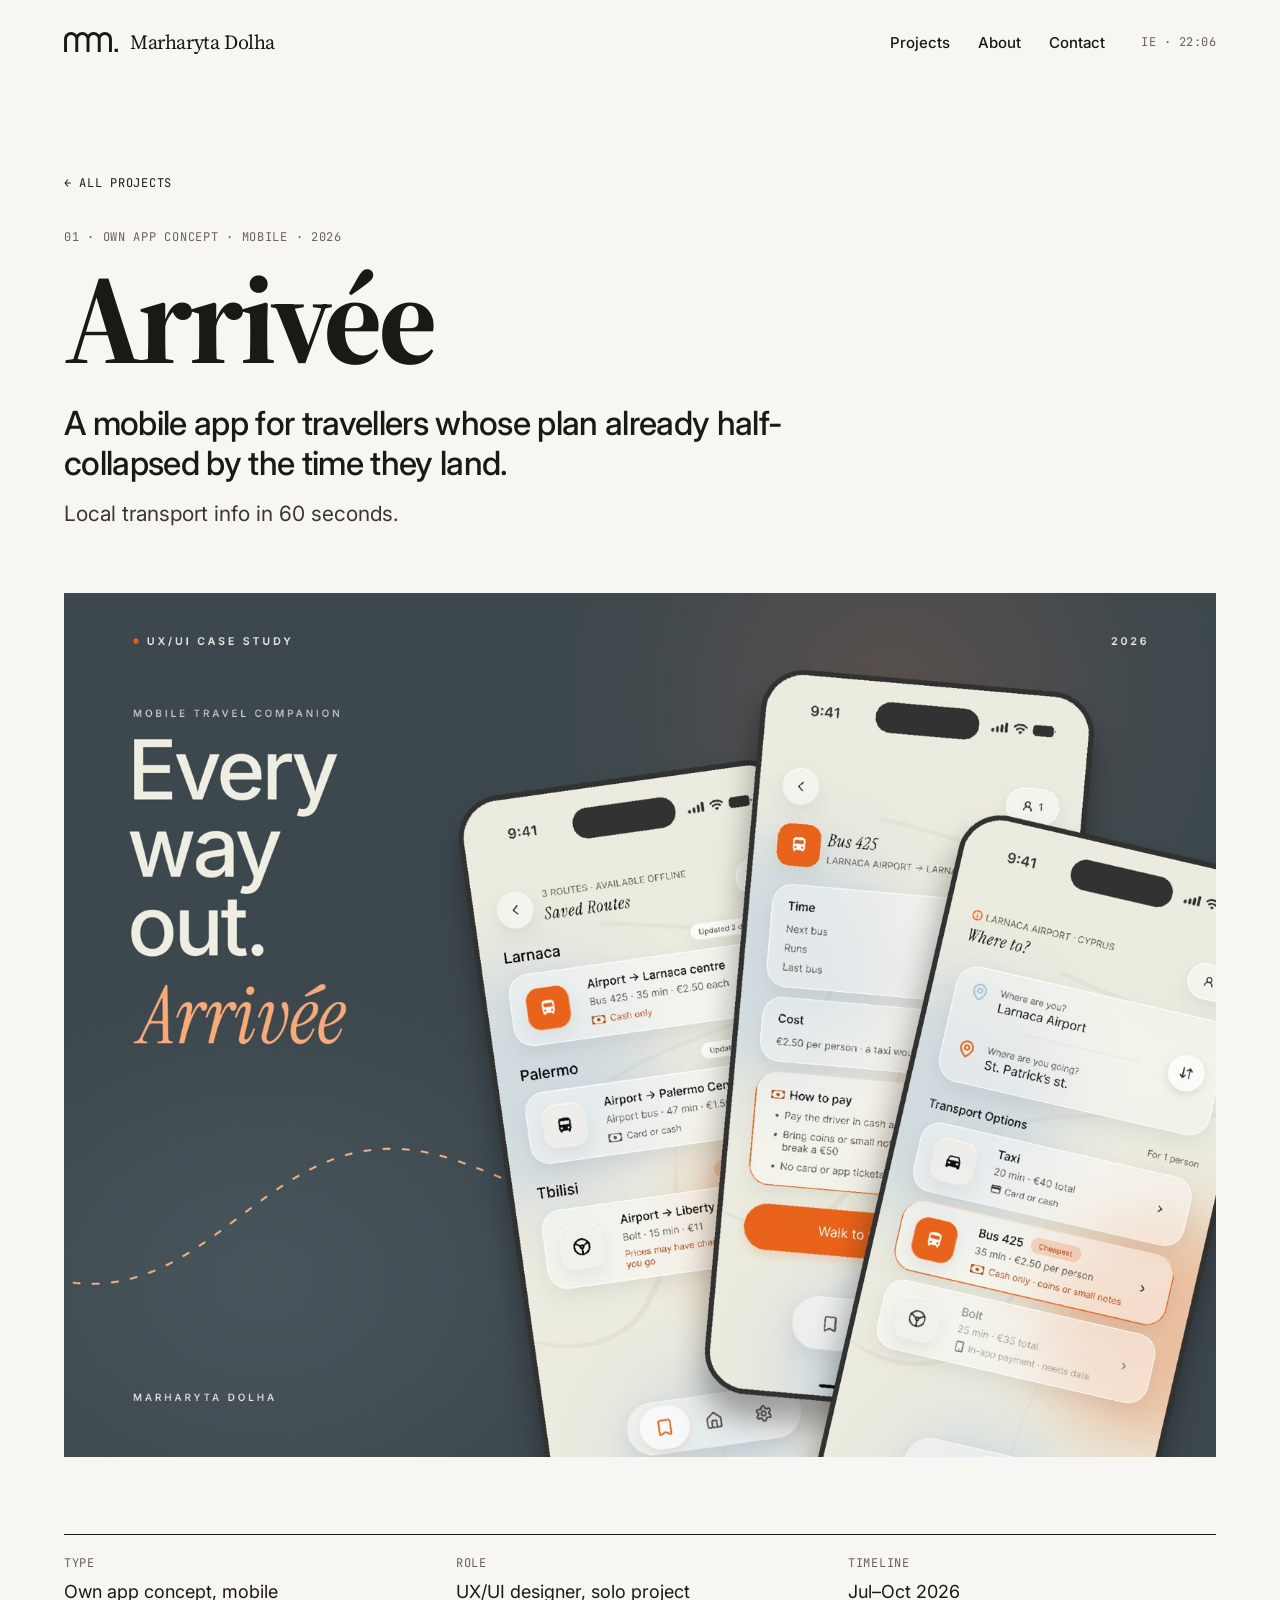
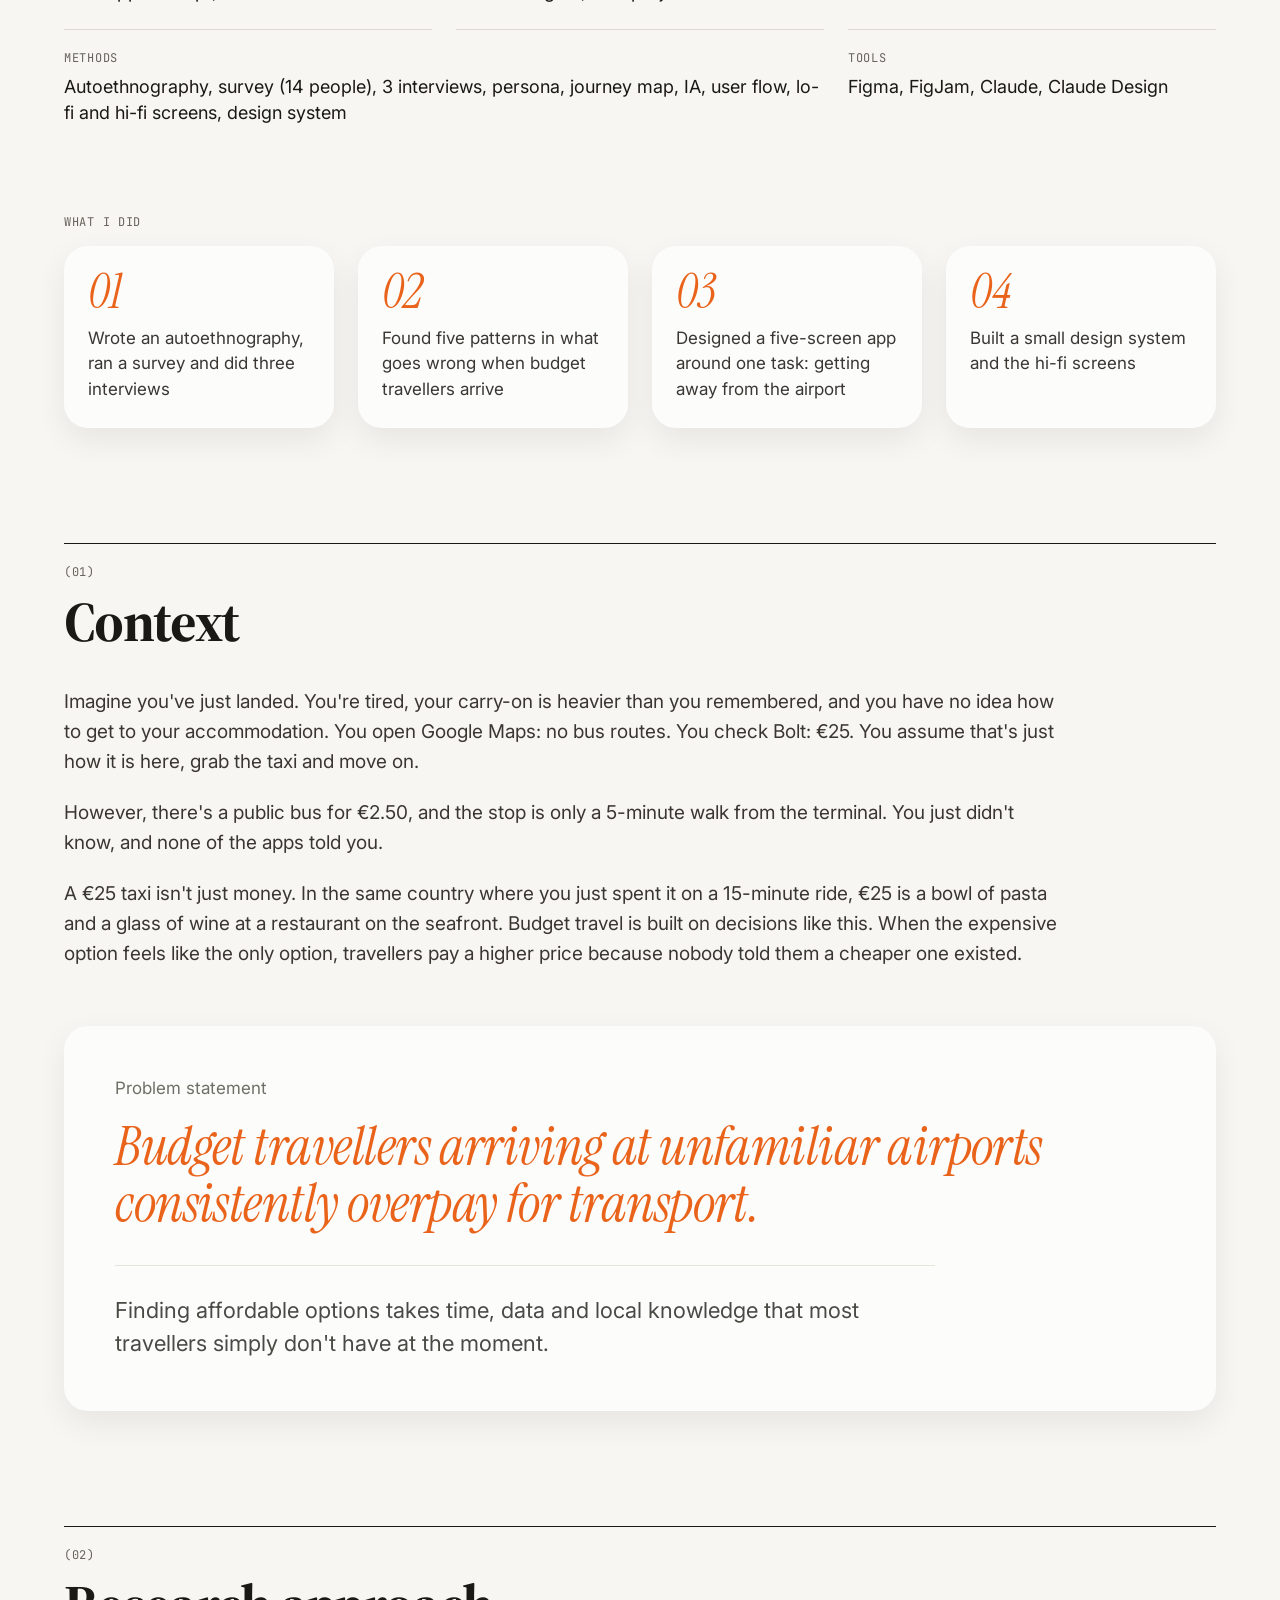
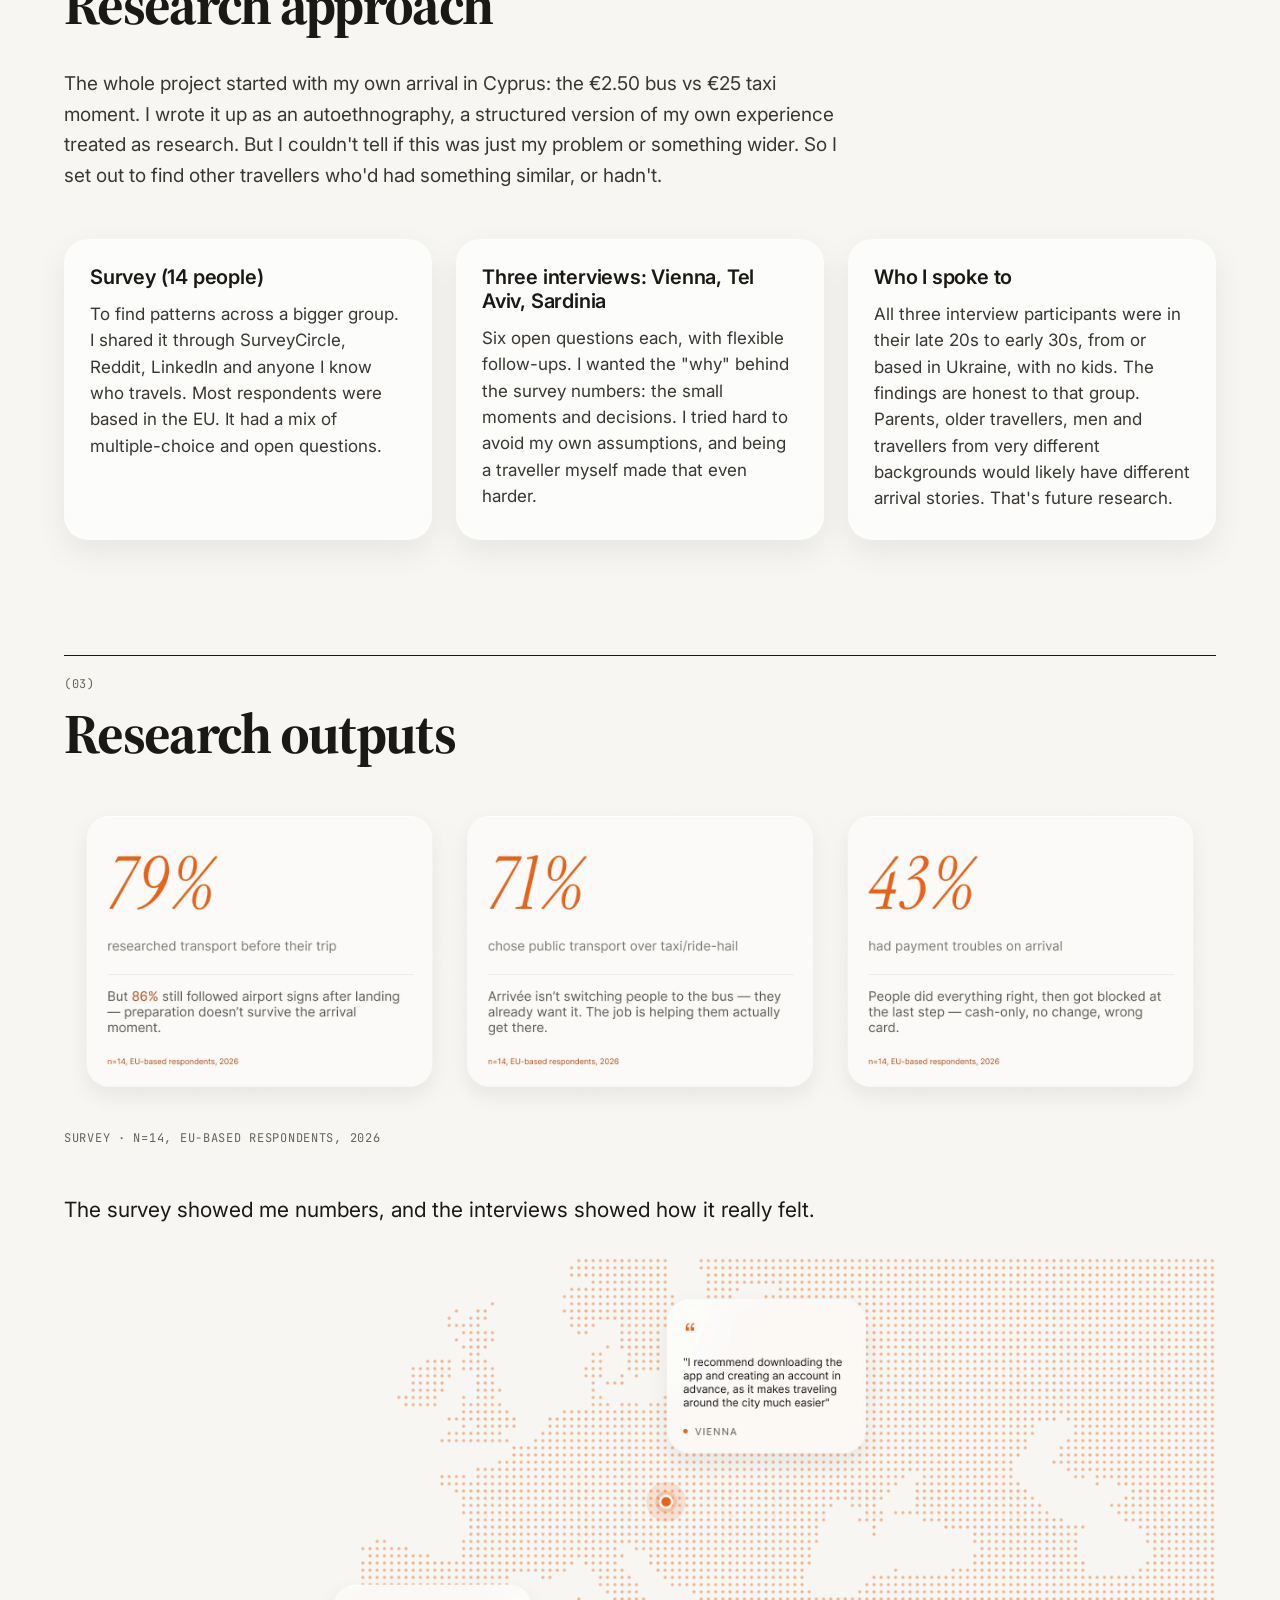
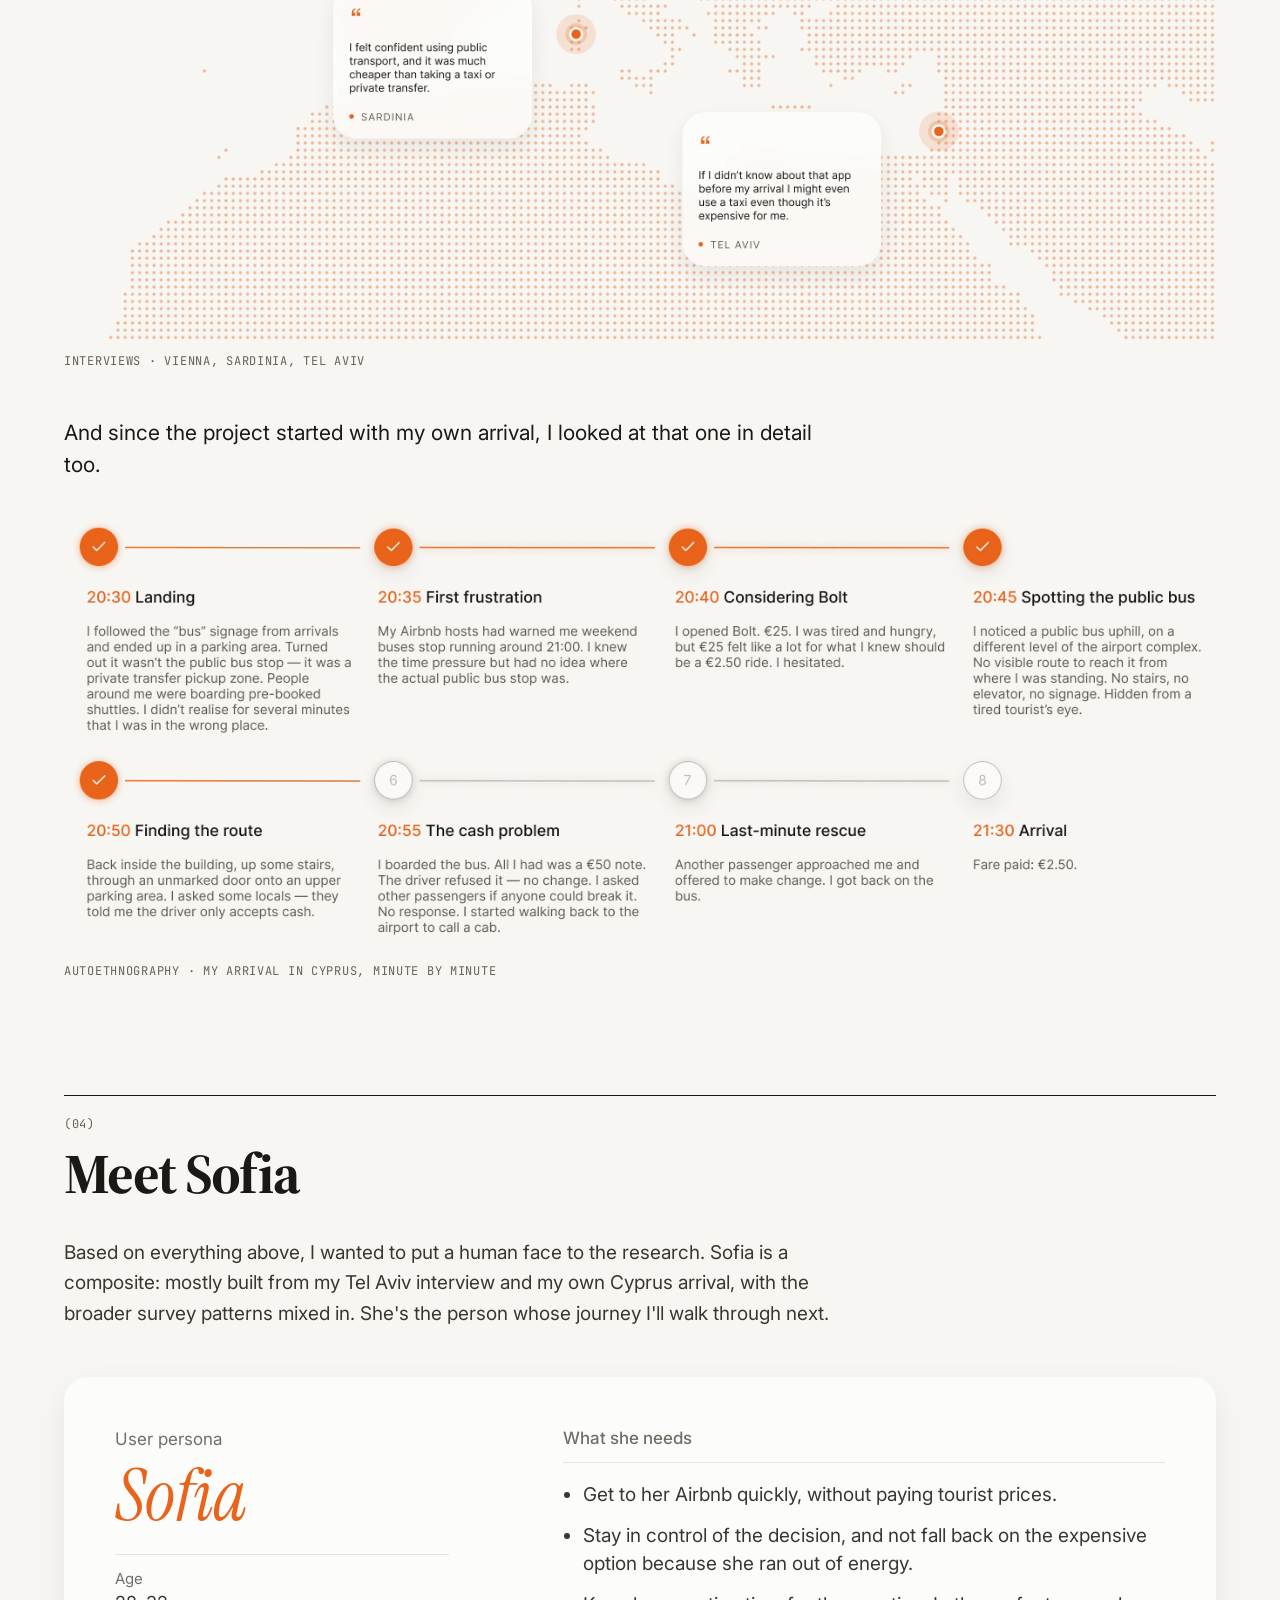
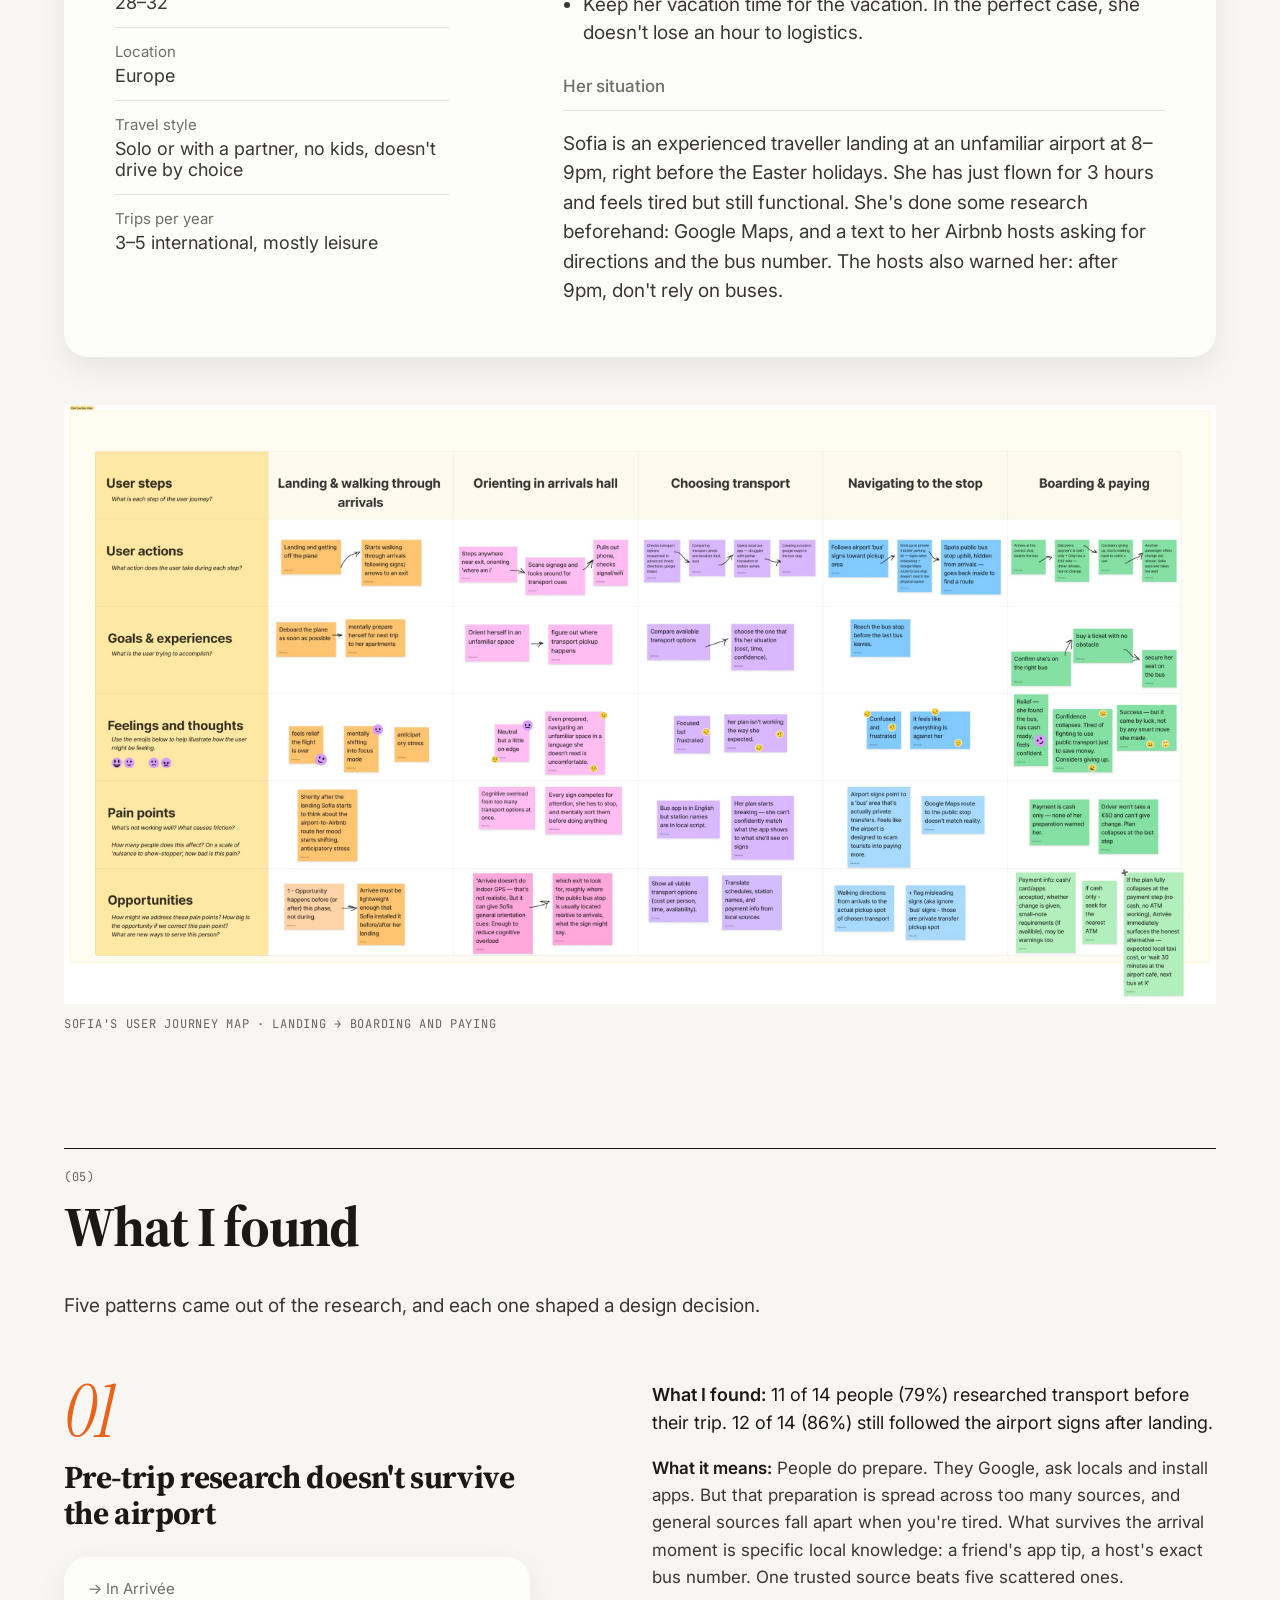
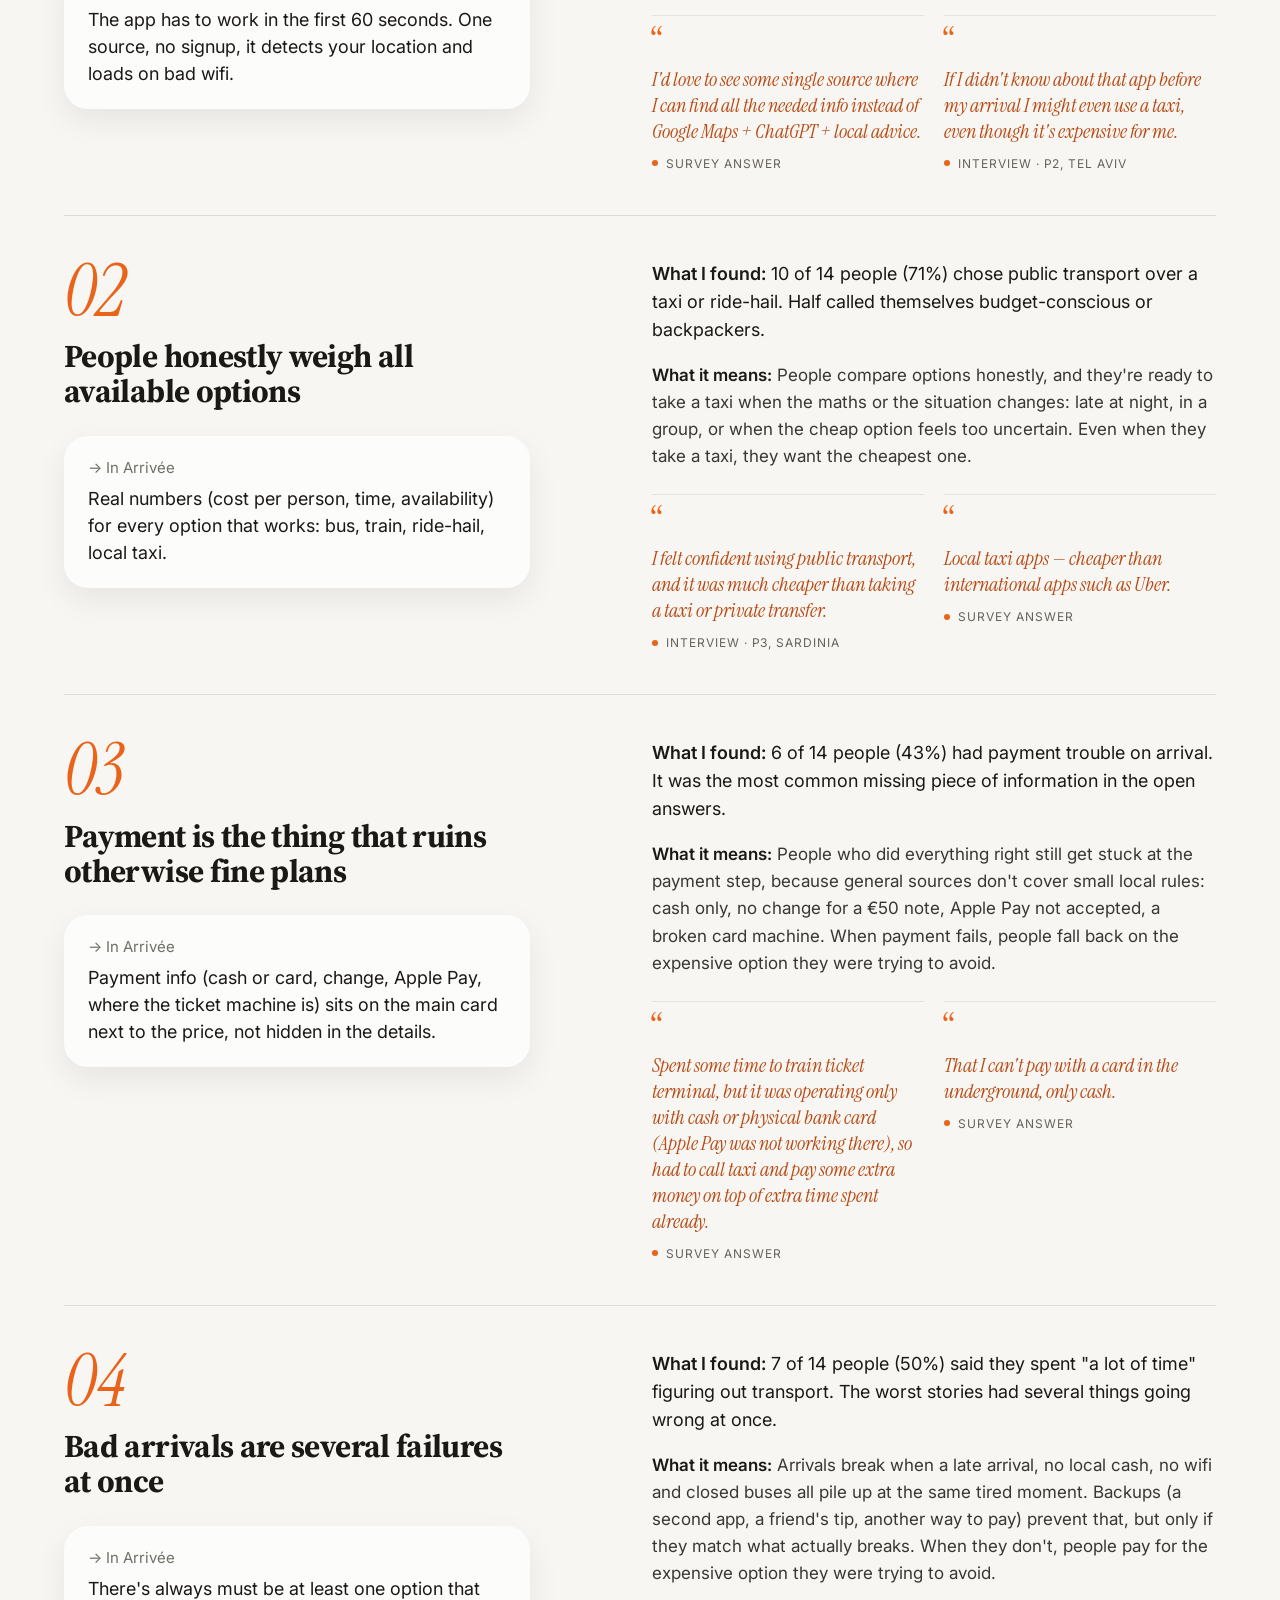
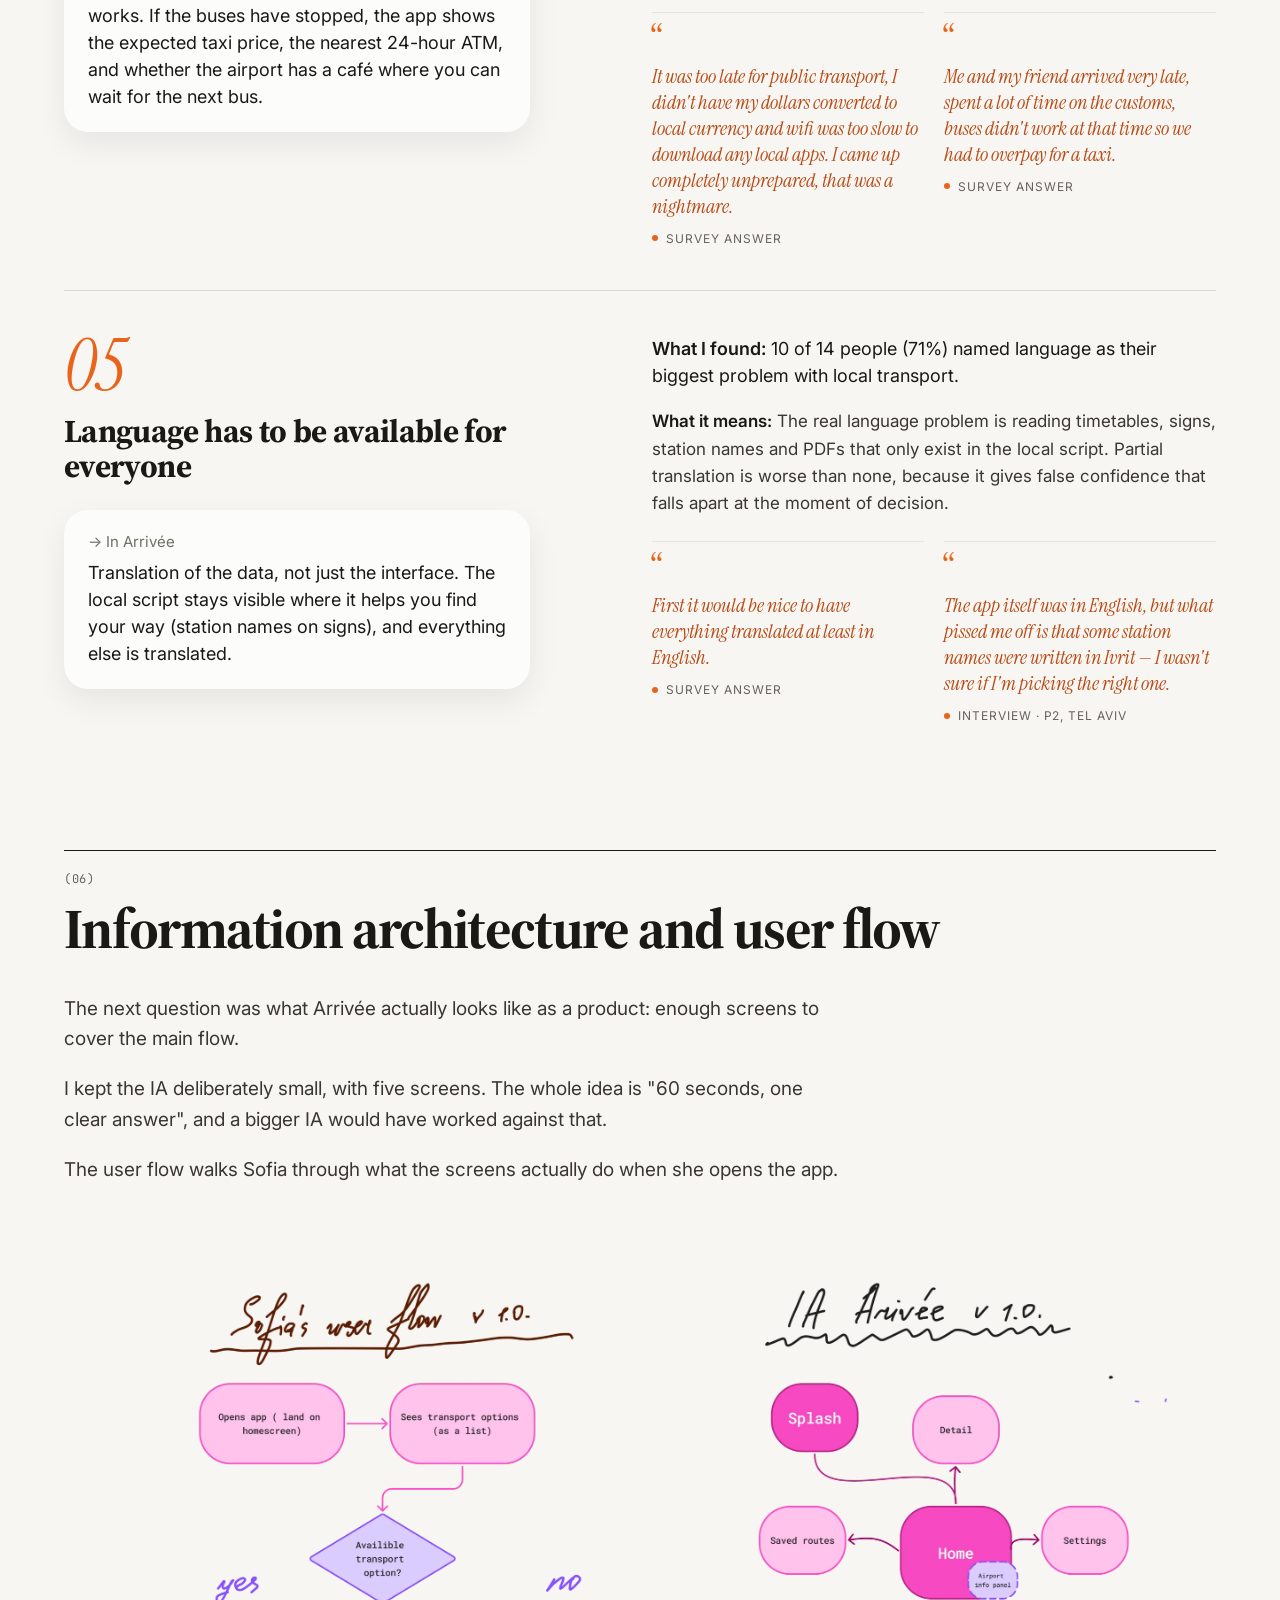
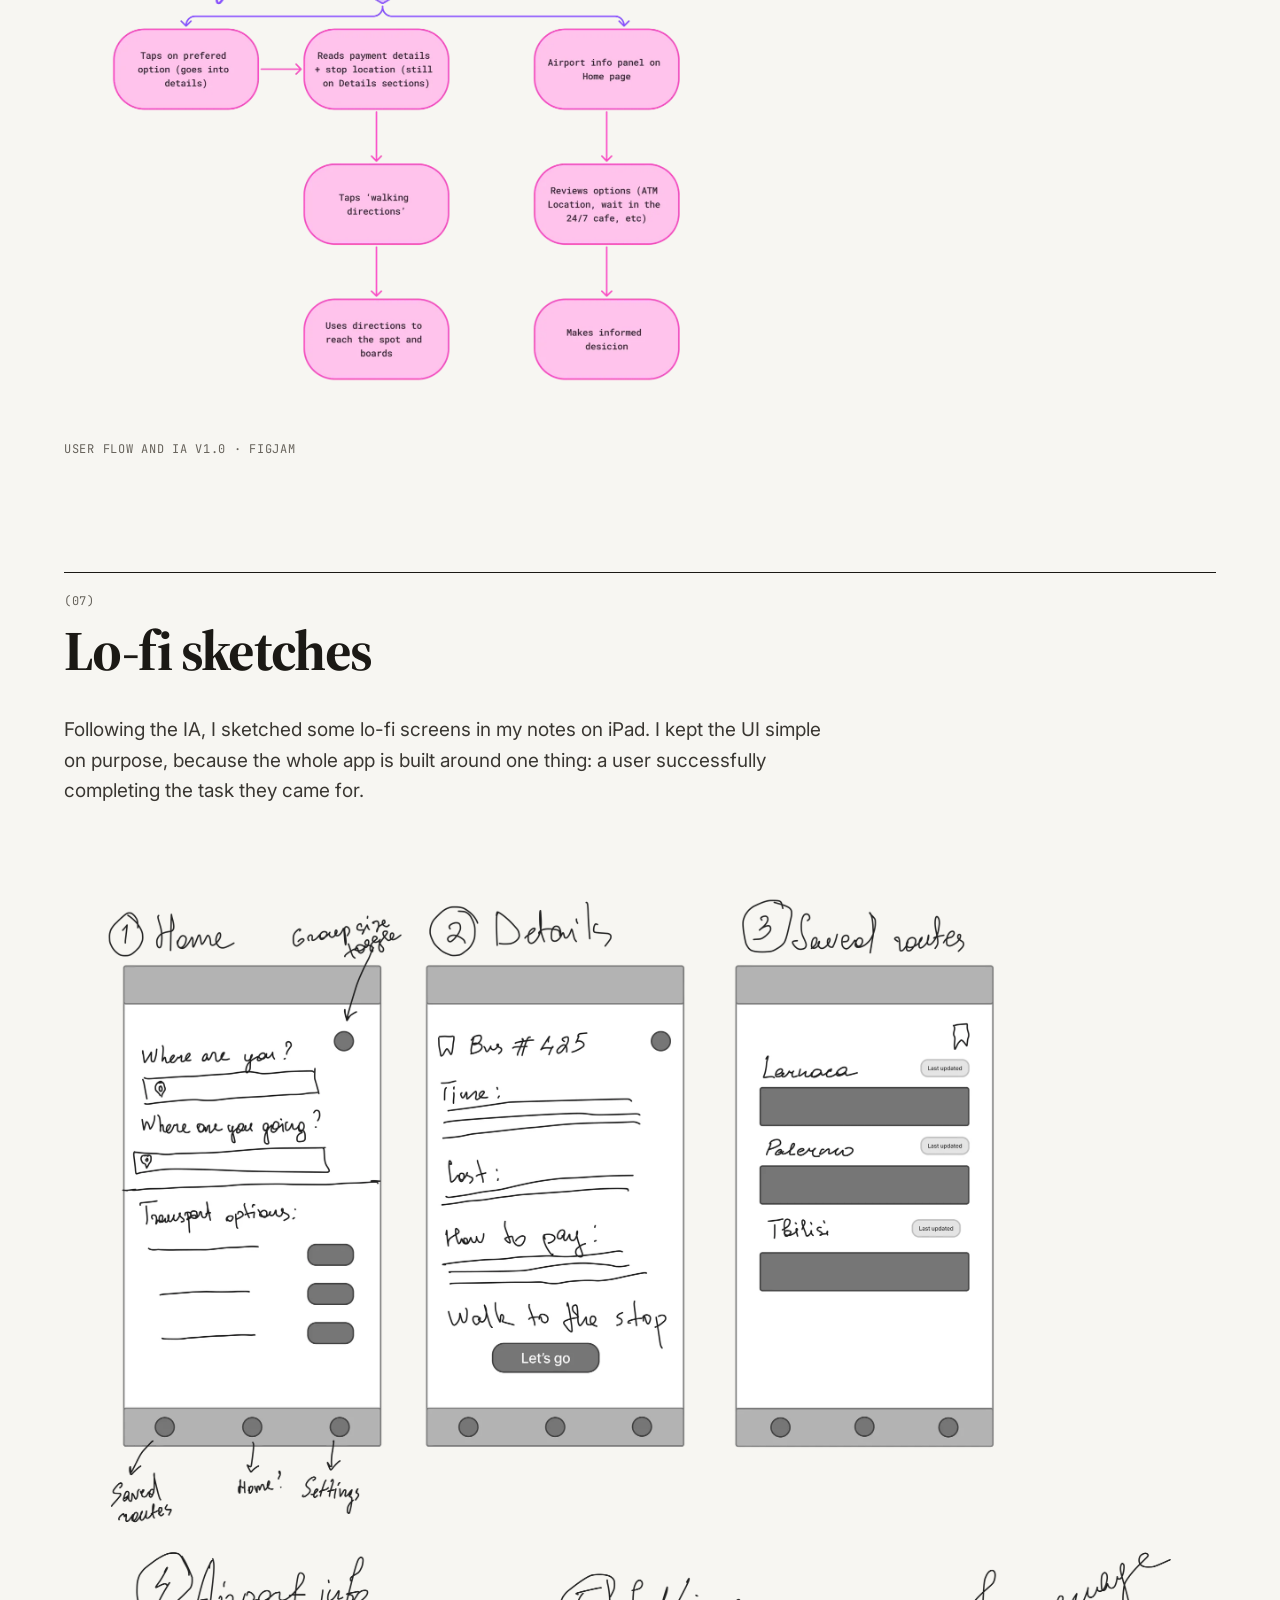
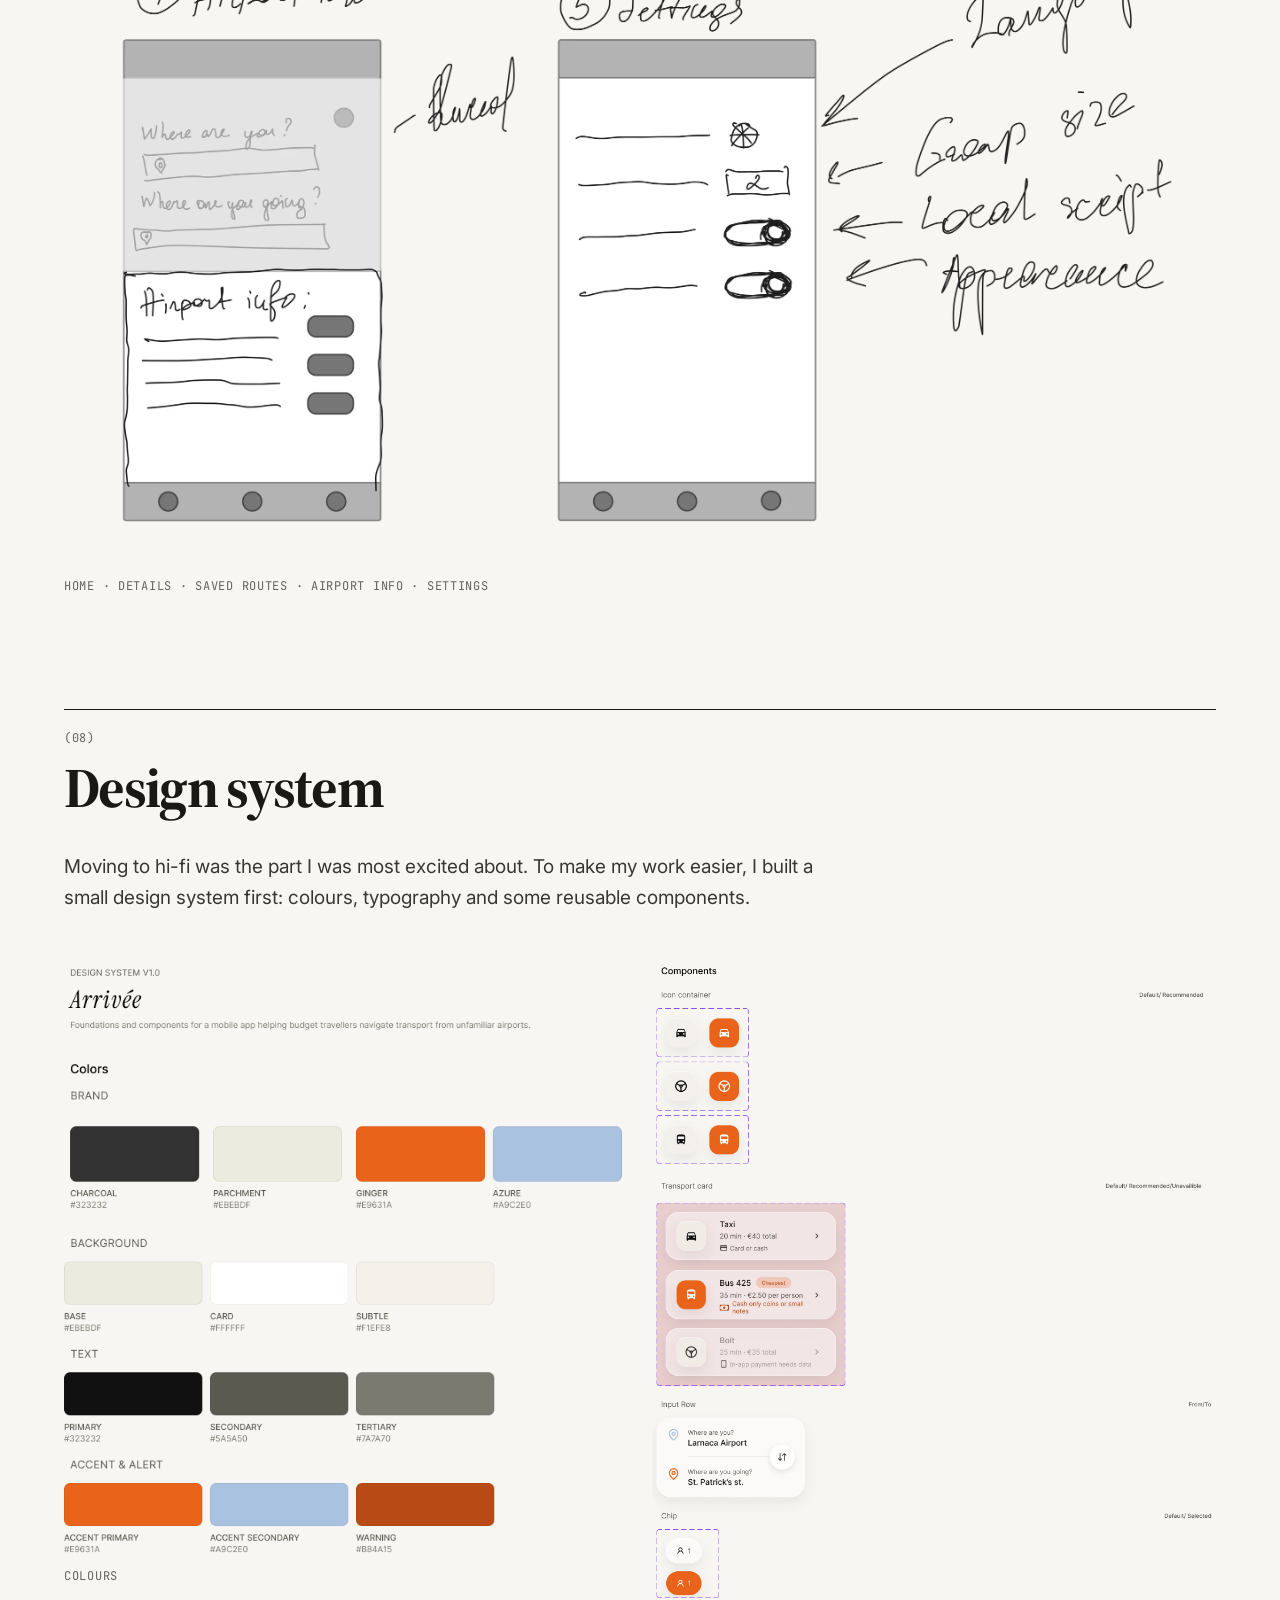
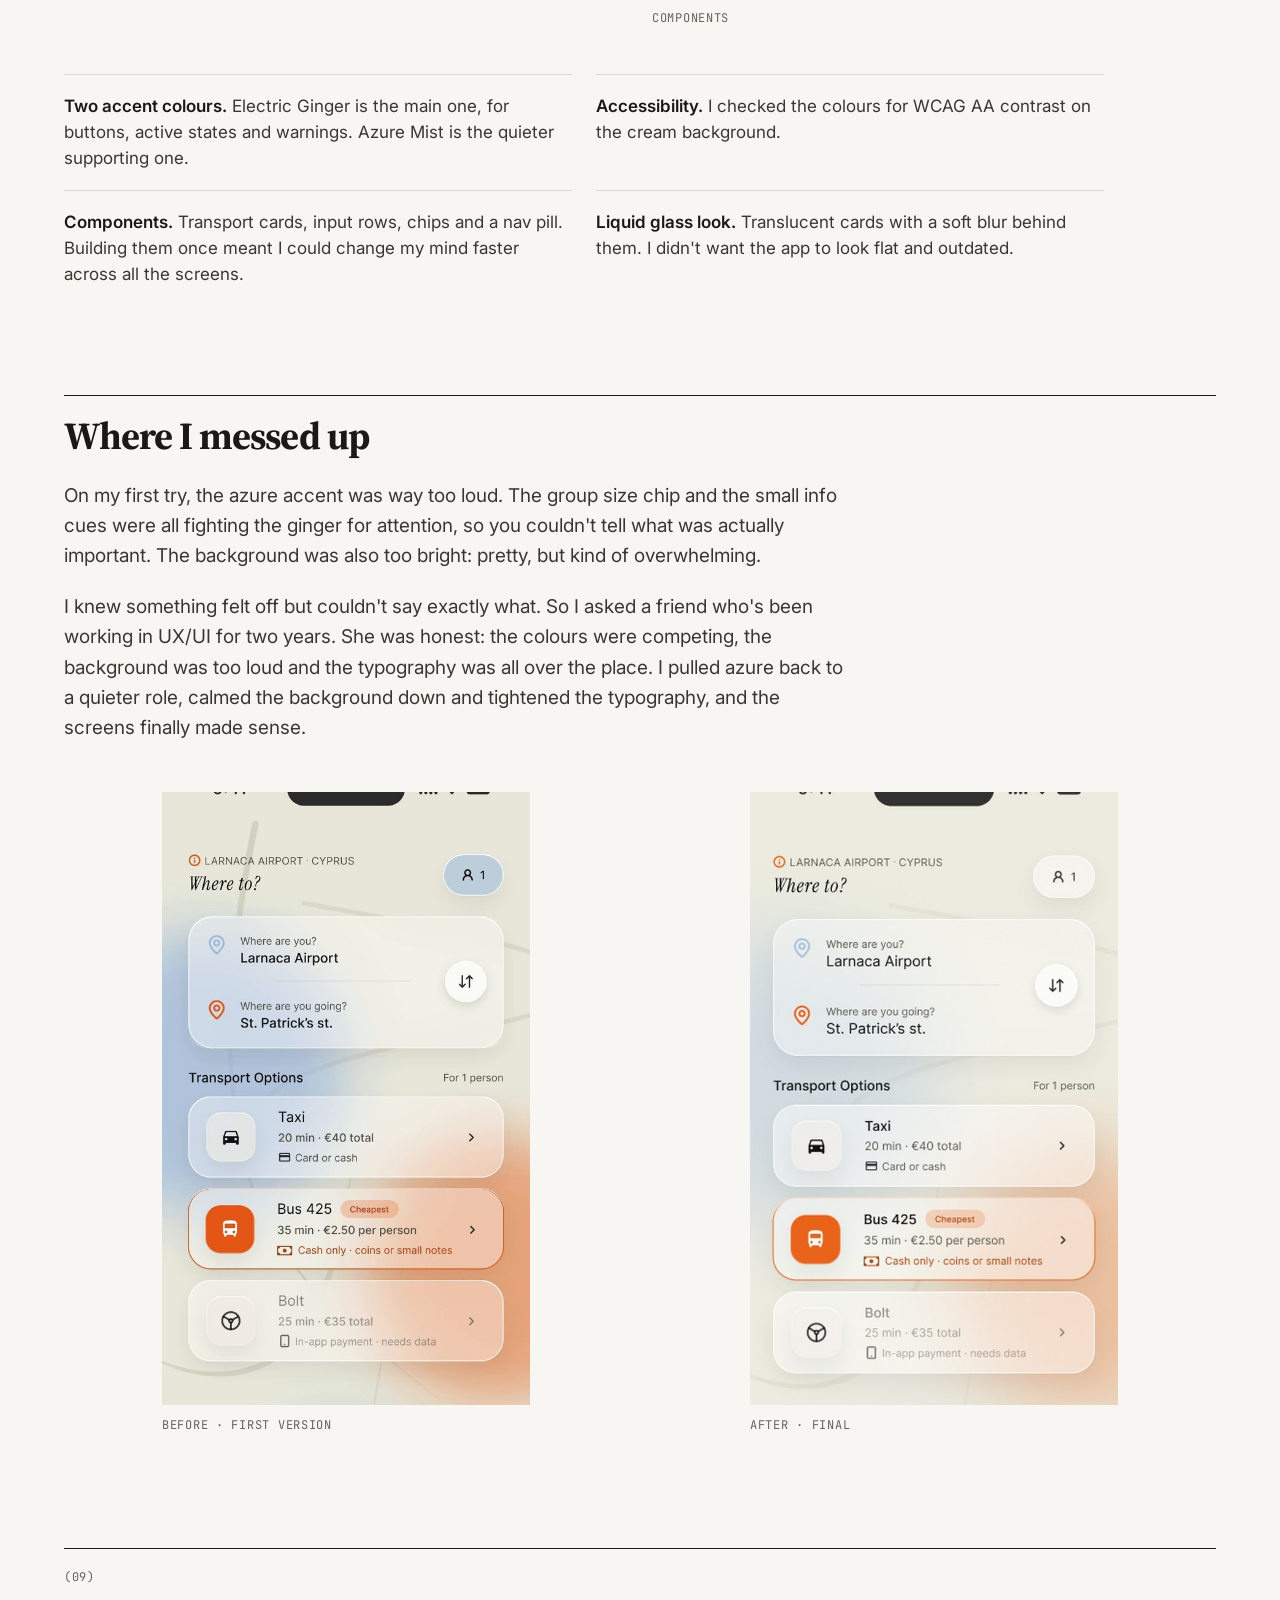
==== commit 9dcba583: "Responsive layout, About panel, contact form, Paper colours and mm. logo - Add css/site.css: hover/p" ====
--- a/arrivee.html
+++ b/arrivee.html
@@ -8,95 +8,94 @@
 <meta property="og:title" content="Arrivée — case study · Marharyta Dolha">
 <meta property="og:description" content="Arrivée: a mobile app for travellers whose plan already half-collapsed by the time they land.">
 <meta property="og:type" content="website">
+<meta property="og:url" content="https://marthamakes.com/arrivee">
+<meta property="og:image" content="https://marthamakes.com/assets/og/arrivee.jpg">
+<meta property="og:image:width" content="1200">
+<meta property="og:image:height" content="630">
+<meta name="twitter:card" content="summary_large_image">
+<link rel="canonical" href="https://marthamakes.com/arrivee">
+<link rel="icon" href="/favicon.ico" sizes="any">
+<link rel="icon" href="/favicon.svg" type="image/svg+xml">
+<link rel="apple-touch-icon" href="/apple-touch-icon.png">
+<link rel="manifest" href="/site.webmanifest">
+<meta name="theme-color" content="#F7F6F2">
 <link rel="preconnect" href="https://fonts.googleapis.com">
 <link rel="preconnect" href="https://fonts.gstatic.com" crossorigin>
 <link href="https://fonts.googleapis.com/css2?family=Inter:opsz,wght@14..32,400..700&amp;family=JetBrains+Mono:wght@400;500&amp;family=Source+Serif+4:ital,opsz,wght@0,8..60,400..800;1,8..60,400..800&amp;family=Instrument+Serif:ital@0;1&amp;display=swap" rel="stylesheet">
+<link rel="stylesheet" href="css/site.css">
+<script>document.documentElement.classList.add('js');</script>
 <style>
-body{margin:0}
-</style>
-<style>
-/* Stopgap for smaller screens: desktop layout is unchanged. */
-img, video { max-width: 100%; }
-@media (max-width: 1200px) {
-  [style*="width: 1150px"], [style*="width: 1061px"], [style*="width: 823px"], [style*="width: 686px"] { width: auto !important; height: auto !important; }
-  [style*="height: 83px"] { height: auto !important; }
-}
-@media (max-width: 860px) {
-  [style*="grid-template-columns"] { grid-template-columns: minmax(0, 1fr) !important; }
-  [style*="grid-column"] { grid-column: auto !important; grid-row: auto !important; }
-  [data-panel] { grid-template-columns: repeat(2, minmax(0, 1fr)) !important; }
-  [style*="height: 638px"] { height: auto !important; }
-  [style*="padding-top: 22px"] { padding-top: 0 !important; }
-}
+body{margin:0; background-color: #F7F6F2; }
 </style>
 </head>
 <body>
-<div id="top" style="font-family: Inter, system-ui, -apple-system, 'Segoe UI', sans-serif; font-optical-sizing: auto; color: #111111; -webkit-font-smoothing: antialiased; background-color: #FFFFFF">
+<a class="skip-link" href="#main">Skip to content</a>
+<div id="top" style="font-family: Inter, system-ui, -apple-system, 'Segoe UI', sans-serif; font-optical-sizing: auto; color: #1B1915; -webkit-font-smoothing: antialiased; background-color: #F7F6F2">
 <div style="max-width: 1280px; margin: 0 auto; padding: 0 clamp(20px, 5vw, 64px); box-sizing: border-box;">
 
-<header style="display: flex; flex-wrap: wrap; align-items: center; justify-content: space-between; gap: 4px 32px; padding: 20px 0;">
-<a href="index.html" style="display: inline-flex; align-items: center; min-height: 44px; font-family: 'Source Serif 4', Georgia, serif; font-size: 20px; font-weight: 400; letter-spacing: -0.02em; color: #111111; text-decoration: none">Marharyta Dolha</a>
+<header class="site-header" style="display: flex; flex-wrap: wrap; align-items: center; justify-content: space-between; gap: 4px 32px; padding: 20px 0;">
+<a class="site-logo" href="index.html" style="display: inline-flex; align-items: center; min-height: 44px; font-family: 'Source Serif 4', Georgia, serif; font-size: 20px; font-weight: 400; letter-spacing: -0.02em; color: #1B1915; text-decoration: none"><svg viewBox="-26 -26 958.6 356" width="54" height="20" aria-hidden="true" focusable="false"><path fill="currentColor" d="M-26 100C-26 30.41 30.41 -26 100 -26C140.74 -26 176.97 -6.66 200 23.33C223.03 -6.66 259.26 -26 300 -26C340.74 -26 376.97 -6.66 400 23.33C423.03 -6.66 459.26 -26 500 -26C540.74 -26 576.97 -6.66 600 23.33C623.03 -6.66 659.26 -26 700 -26C769.59 -26 826 30.41 826 100V330H774V100C774 59.13 740.87 26 700 26C659.13 26 626 59.13 626 100V330H574V100C574 59.13 540.87 26 500 26C459.13 26 426 59.13 426 100V330H374V100C374 59.13 340.87 26 300 26C259.13 26 226 59.13 226 100V330H174V100C174 59.13 140.87 26 100 26C59.13 26 26 59.13 26 100V330H-26ZM872.8 270.2H932.6V330H872.8Z"/></svg><span>Marharyta Dolha</span></a>
 <div style="display: flex; flex-wrap: wrap; align-items: center; gap: 0 36px;">
-<nav aria-label="Main" style="display: flex; flex-wrap: wrap; gap: 0 28px; font-size: 15px; font-weight: 500;">
-<a href="index.html#projects" style="display: inline-flex; align-items: center; min-height: 44px; color: #111111; text-decoration: none;">Projects</a>
-<a href="index.html#about-me" style="display: inline-flex; align-items: center; min-height: 44px; color: #111111; text-decoration: none;">About</a>
-<a href="#contact" style="display: inline-flex; align-items: center; min-height: 44px; color: #111111; text-decoration: none;">Contact</a>
+<nav class="site-nav" aria-label="Main" style="display: flex; flex-wrap: wrap; gap: 0 28px; font-size: 15px; font-weight: 500;">
+<a class="tlink" href="index.html#projects" style="display: inline-flex; align-items: center; min-height: 44px; color: #1B1915; text-decoration: none;">Projects</a>
+<a class="tlink" href="index.html#about" style="display: inline-flex; align-items: center; min-height: 44px; color: #1B1915; text-decoration: none;">About</a>
+<a class="tlink" href="#contact" style="display: inline-flex; align-items: center; min-height: 44px; color: #1B1915; text-decoration: none;">Contact</a>
 </nav>
-<p style="margin: 0; font-family: 'JetBrains Mono', ui-monospace, monospace; font-size: 12px; letter-spacing: 0.04em; color: #5E5E5E; font-variant-numeric: tabular-nums;">IE · <span data-cork-time></span></p>
+<p class="clock" style="margin: 0; font-family: 'JetBrains Mono', ui-monospace, monospace; font-size: 12px; letter-spacing: 0.04em; color: #67635C; font-variant-numeric: tabular-nums;">IE · <span data-cork-time></span></p>
 </div>
 </header>
 
-<main>
+<main id="main" tabindex="-1">
 
 <section aria-labelledby="cs-title" style="padding: clamp(40px, 6vw, 88px) 0 clamp(40px, 5vw, 64px);">
-<a href="index.html#projects" style="display: inline-flex; align-items: center; min-height: 44px; font-family: 'JetBrains Mono', ui-monospace, monospace; font-size: 12px; letter-spacing: 0.06em; text-transform: uppercase; color: #111111; text-decoration: none;">← All projects</a>
-<p style="margin: 24px 0 0; font-family: 'JetBrains Mono', ui-monospace, monospace; font-size: 12px; letter-spacing: 0.06em; text-transform: uppercase; color: #5E5E5E;">01 · Own app concept · Mobile · 2026</p>
+<a class="tlink" href="index.html#projects" style="display: inline-flex; align-items: center; min-height: 44px; font-family: 'JetBrains Mono', ui-monospace, monospace; font-size: 12px; letter-spacing: 0.06em; text-transform: uppercase; color: #1B1915; text-decoration: none;">← All projects</a>
+<p style="margin: 24px 0 0; font-family: 'JetBrains Mono', ui-monospace, monospace; font-size: 12px; letter-spacing: 0.06em; text-transform: uppercase; color: #67635C;">01 · Own app concept · Mobile · 2026</p>
 <h1 id="cs-title" style="margin: 16px 0 0; font-family: 'Source Serif 4', Georgia, serif; font-weight: 700; font-size: clamp(72px, 10vw, 148px); line-height: 0.9; letter-spacing: -0.04em;">Arrivée</h1>
 <p style="margin: 28px 0 0; max-width: 840px; font-size: clamp(24px, 2.6vw, 34px); line-height: 1.2; font-weight: 500; letter-spacing: -0.02em;">A mobile app for travellers whose plan already half-collapsed by the time they land.</p>
-<p style="margin: 14px 0 0; font-size: 21px; line-height: 1.5; color: #2A2A2A;">Local transport info in 60 seconds.</p>
-</section>
-
-<img src="assets/arrivee-cover.jpg" alt="Arrivée cover: three app screens next to the line Every way out" style="display: block; width: 100%; aspect-ratio: 4 / 3; object-fit: cover; background: #2F3A44;">
+<p style="margin: 14px 0 0; font-size: 21px; line-height: 1.5; color: #3A3732;">Local transport info in 60 seconds.</p>
+</section>
+
+<img width="1600" height="1200" fetchpriority="high" src="assets/arrivee-cover.jpg" alt="Arrivée cover: three app screens next to the line Every way out" style="display: block; width: 100%; aspect-ratio: 4 / 3; object-fit: cover; background: #2F3A44;">
 
 <section aria-label="Project summary" style="padding: clamp(48px, 6vw, 80px) 0 0;">
-<div style="display: grid; grid-template-columns: repeat(3, minmax(0, 1fr)); column-gap: 24px; border-top: 1px solid #111111;">
-<div style="display: flex; flex-direction: column; gap: 8px; padding: 20px 0 24px; border-bottom: 1px solid #D6D2CA;">
-<span style="font-family: 'JetBrains Mono', ui-monospace, monospace; font-size: 12px; letter-spacing: 0.06em; text-transform: uppercase; color: #5E5E5E;">Type</span>
+<div class="g-summary" style="display: grid; grid-template-columns: repeat(3, minmax(0, 1fr)); column-gap: 24px; border-top: 1px solid #1B1915;">
+<div style="display: flex; flex-direction: column; gap: 8px; padding: 20px 0 24px; border-bottom: 1px solid #DDD9D0;">
+<span style="font-family: 'JetBrains Mono', ui-monospace, monospace; font-size: 12px; letter-spacing: 0.06em; text-transform: uppercase; color: #67635C;">Type</span>
 <span style="font-size: 18px; line-height: 1.45;">Own app concept, mobile</span>
 </div>
-<div style="display: flex; flex-direction: column; gap: 8px; padding: 20px 0 24px; border-bottom: 1px solid #D6D2CA;">
-<span style="font-family: 'JetBrains Mono', ui-monospace, monospace; font-size: 12px; letter-spacing: 0.06em; text-transform: uppercase; color: #5E5E5E;">Role</span>
+<div style="display: flex; flex-direction: column; gap: 8px; padding: 20px 0 24px; border-bottom: 1px solid #DDD9D0;">
+<span style="font-family: 'JetBrains Mono', ui-monospace, monospace; font-size: 12px; letter-spacing: 0.06em; text-transform: uppercase; color: #67635C;">Role</span>
 <span style="font-size: 18px; line-height: 1.45;">UX/UI designer, solo project</span>
 </div>
-<div style="display: flex; flex-direction: column; gap: 8px; padding: 20px 0 24px; border-bottom: 1px solid #D6D2CA;">
-<span style="font-family: 'JetBrains Mono', ui-monospace, monospace; font-size: 12px; letter-spacing: 0.06em; text-transform: uppercase; color: #5E5E5E;">Timeline</span>
+<div style="display: flex; flex-direction: column; gap: 8px; padding: 20px 0 24px; border-bottom: 1px solid #DDD9D0;">
+<span style="font-family: 'JetBrains Mono', ui-monospace, monospace; font-size: 12px; letter-spacing: 0.06em; text-transform: uppercase; color: #67635C;">Timeline</span>
 <span style="font-size: 18px; line-height: 1.45;">Jul–Oct 2026</span>
 </div>
 <div style="grid-column: span 2; display: flex; flex-direction: column; gap: 8px; padding: 20px 0 24px;">
-<span style="font-family: 'JetBrains Mono', ui-monospace, monospace; font-size: 12px; letter-spacing: 0.06em; text-transform: uppercase; color: #5E5E5E;">Methods</span>
+<span style="font-family: 'JetBrains Mono', ui-monospace, monospace; font-size: 12px; letter-spacing: 0.06em; text-transform: uppercase; color: #67635C;">Methods</span>
 <span style="font-size: 18px; line-height: 1.45;">Autoethnography, survey (14 people), 3 interviews, persona, journey map, IA, user flow, lo-fi and hi-fi screens, design system</span>
 </div>
 <div style="display: flex; flex-direction: column; gap: 8px; padding: 20px 0 24px;">
-<span style="font-family: 'JetBrains Mono', ui-monospace, monospace; font-size: 12px; letter-spacing: 0.06em; text-transform: uppercase; color: #5E5E5E;">Tools</span>
+<span style="font-family: 'JetBrains Mono', ui-monospace, monospace; font-size: 12px; letter-spacing: 0.06em; text-transform: uppercase; color: #67635C;">Tools</span>
 <span style="font-size: 18px; line-height: 1.45;">Figma, FigJam, Claude, Claude Design</span>
 </div>
 </div>
 
-<p style="margin: clamp(40px, 5vw, 64px) 0 0; font-family: 'JetBrains Mono', ui-monospace, monospace; font-size: 12px; letter-spacing: 0.06em; text-transform: uppercase; color: #5E5E5E;">What I did</p>
-<ol style="list-style: none; margin: 16px 0 0; padding: 0; display: grid; grid-template-columns: repeat(4, minmax(0, 1fr)); column-gap: 24px; row-gap: 24px;">
-<li style="display: flex; flex-direction: column; gap: 12px; padding: 24px 24px 26px; background: #FCFCFB; border-radius: 24px; box-shadow: 0 12px 32px rgba(17, 17, 17, 0.07);"><span style="font-family: 'Instrument Serif', Georgia, serif; font-style: italic; font-size: 48px; line-height: 0.9; color: #E9631A;">01</span><span style="font-size: 17px; line-height: 1.5; color: #2A2A2A;">Wrote an autoethnography, ran a survey and did three interviews</span></li>
-<li style="display: flex; flex-direction: column; gap: 12px; padding: 24px 24px 26px; background: #FCFCFB; border-radius: 24px; box-shadow: 0 12px 32px rgba(17, 17, 17, 0.07);"><span style="font-family: 'Instrument Serif', Georgia, serif; font-style: italic; font-size: 48px; line-height: 0.9; color: #E9631A;">02</span><span style="font-size: 17px; line-height: 1.5; color: #2A2A2A;">Found five patterns in what goes wrong when budget travellers arrive</span></li>
-<li style="display: flex; flex-direction: column; gap: 12px; padding: 24px 24px 26px; background: #FCFCFB; border-radius: 24px; box-shadow: 0 12px 32px rgba(17, 17, 17, 0.07);"><span style="font-family: 'Instrument Serif', Georgia, serif; font-style: italic; font-size: 48px; line-height: 0.9; color: #E9631A;">03</span><span style="font-size: 17px; line-height: 1.5; color: #2A2A2A;">Designed a five-screen app around one task: getting away from the airport</span></li>
-<li style="display: flex; flex-direction: column; gap: 12px; padding: 24px 24px 26px; background: #FCFCFB; border-radius: 24px; box-shadow: 0 12px 32px rgba(17, 17, 17, 0.07);"><span style="font-family: 'Instrument Serif', Georgia, serif; font-style: italic; font-size: 48px; line-height: 0.9; color: #E9631A;">04</span><span style="font-size: 17px; line-height: 1.5; color: #2A2A2A;">Built a small design system and the hi-fi screens</span></li>
+<p style="margin: clamp(40px, 5vw, 64px) 0 0; font-family: 'JetBrains Mono', ui-monospace, monospace; font-size: 12px; letter-spacing: 0.06em; text-transform: uppercase; color: #67635C;">What I did</p>
+<ol class="g-4to2" style="list-style: none; margin: 16px 0 0; padding: 0; display: grid; grid-template-columns: repeat(4, minmax(0, 1fr)); column-gap: 24px; row-gap: 24px;">
+<li style="display: flex; flex-direction: column; gap: 12px; padding: 24px 24px 26px; background: #FCFCFB; border-radius: 24px; box-shadow: 0 12px 32px rgba(17, 17, 17, 0.07);"><span style="font-family: 'Instrument Serif', Georgia, serif; font-style: italic; font-size: 48px; line-height: 0.9; color: #E9631A;">01</span><span style="font-size: 17px; line-height: 1.5; color: #3A3732;">Wrote an autoethnography, ran a survey and did three interviews</span></li>
+<li style="display: flex; flex-direction: column; gap: 12px; padding: 24px 24px 26px; background: #FCFCFB; border-radius: 24px; box-shadow: 0 12px 32px rgba(17, 17, 17, 0.07);"><span style="font-family: 'Instrument Serif', Georgia, serif; font-style: italic; font-size: 48px; line-height: 0.9; color: #E9631A;">02</span><span style="font-size: 17px; line-height: 1.5; color: #3A3732;">Found five patterns in what goes wrong when budget travellers arrive</span></li>
+<li style="display: flex; flex-direction: column; gap: 12px; padding: 24px 24px 26px; background: #FCFCFB; border-radius: 24px; box-shadow: 0 12px 32px rgba(17, 17, 17, 0.07);"><span style="font-family: 'Instrument Serif', Georgia, serif; font-style: italic; font-size: 48px; line-height: 0.9; color: #E9631A;">03</span><span style="font-size: 17px; line-height: 1.5; color: #3A3732;">Designed a five-screen app around one task: getting away from the airport</span></li>
+<li style="display: flex; flex-direction: column; gap: 12px; padding: 24px 24px 26px; background: #FCFCFB; border-radius: 24px; box-shadow: 0 12px 32px rgba(17, 17, 17, 0.07);"><span style="font-family: 'Instrument Serif', Georgia, serif; font-style: italic; font-size: 48px; line-height: 0.9; color: #E9631A;">04</span><span style="font-size: 17px; line-height: 1.5; color: #3A3732;">Built a small design system and the hi-fi screens</span></li>
 </ol>
 </section>
 
 <section id="context" aria-labelledby="h-context" style="padding: clamp(80px, 9vw, 128px) 0 0;">
-<div style="display: flex; flex-direction: column; gap: 14px; padding-top: 20px; border-top: 1px solid #111111;">
-<p style="margin: 0; font-family: 'JetBrains Mono', ui-monospace, monospace; font-size: 12px; letter-spacing: 0.06em; text-transform: uppercase; color: #5E5E5E;">(01)</p>
+<div style="display: flex; flex-direction: column; gap: 14px; padding-top: 20px; border-top: 1px solid #1B1915;">
+<p style="margin: 0; font-family: 'JetBrains Mono', ui-monospace, monospace; font-size: 12px; letter-spacing: 0.06em; text-transform: uppercase; color: #67635C;">(01)</p>
 <h2 id="h-context" style="margin: 0; font-family: 'Source Serif 4', Georgia, serif; font-weight: 700; font-size: clamp(40px, 4.4vw, 60px); line-height: 1; letter-spacing: -0.03em;">Context</h2>
 </div>
-<div style="max-width: 1000px; display: flex; flex-direction: column; gap: 20px; margin-top: 36px; font-size: 19px; line-height: 1.6; color: #2A2A2A;">
+<div style="max-width: 1000px; display: flex; flex-direction: column; gap: 20px; margin-top: 36px; font-size: 19px; line-height: 1.6; color: #3A3732;">
 <p style="margin: 0;">Imagine you've just landed. You're tired, your carry-on is heavier than you remembered, and you have no idea how to get to your accommodation. You open Google Maps: no bus routes. You check Bolt: €25. You assume that's just how it is here, grab the taxi and move on.</p>
 <p style="margin: 0;">However, there's a public bus for €2.50, and the stop is only a 5-minute walk from the terminal. You just didn't know, and none of the apps told you.</p>
 <p style="margin: 0;">A €25 taxi isn't just money. In the same country where you just spent it on a 15-minute ride, €25 is a bowl of pasta and a glass of wine at a restaurant on the seafront. Budget travel is built on decisions like this. When the expensive option feels like the only option, travellers pay a higher price because nobody told them a cheaper one existed.</p>
@@ -109,71 +108,71 @@
 </section>
 
 <section id="research" aria-labelledby="h-research" style="padding: clamp(80px, 9vw, 128px) 0 0;">
-<div style="display: flex; flex-direction: column; gap: 14px; padding-top: 20px; border-top: 1px solid #111111;">
-<p style="margin: 0; font-family: 'JetBrains Mono', ui-monospace, monospace; font-size: 12px; letter-spacing: 0.06em; text-transform: uppercase; color: #5E5E5E;">(02)</p>
+<div style="display: flex; flex-direction: column; gap: 14px; padding-top: 20px; border-top: 1px solid #1B1915;">
+<p style="margin: 0; font-family: 'JetBrains Mono', ui-monospace, monospace; font-size: 12px; letter-spacing: 0.06em; text-transform: uppercase; color: #67635C;">(02)</p>
 <h2 id="h-research" style="margin: 0; font-family: 'Source Serif 4', Georgia, serif; font-weight: 700; font-size: clamp(40px, 4.4vw, 60px); line-height: 1; letter-spacing: -0.03em;">Research approach</h2>
 </div>
-<p style="max-width: 780px; margin: 36px 0 0; font-size: 19px; line-height: 1.6; color: #2A2A2A;">The whole project started with my own arrival in Cyprus: the €2.50 bus vs €25 taxi moment. I wrote it up as an autoethnography, a structured version of my own experience treated as research. But I couldn't tell if this was just my problem or something wider. So I set out to find other travellers who'd had something similar, or hadn't.</p>
-<div style="display: grid; grid-template-columns: repeat(3, minmax(0, 1fr)); column-gap: 24px; row-gap: 32px; margin-top: 48px;">
+<p style="max-width: 780px; margin: 36px 0 0; font-size: 19px; line-height: 1.6; color: #3A3732;">The whole project started with my own arrival in Cyprus: the €2.50 bus vs €25 taxi moment. I wrote it up as an autoethnography, a structured version of my own experience treated as research. But I couldn't tell if this was just my problem or something wider. So I set out to find other travellers who'd had something similar, or hadn't.</p>
+<div class="g-1col" style="display: grid; grid-template-columns: repeat(3, minmax(0, 1fr)); column-gap: 24px; row-gap: 32px; margin-top: 48px;">
 <div style="display: flex; flex-direction: column; gap: 12px; padding: 26px 26px 28px; background: #FCFCFB; border-radius: 24px; box-shadow: 0 12px 32px rgba(17, 17, 17, 0.07);">
 <h3 style="margin: 0; font-size: 20px; font-weight: 600; letter-spacing: -0.01em;">Survey (14 people)</h3>
-<p style="margin: 0; font-size: 17px; line-height: 1.55; color: #2A2A2A;">To find patterns across a bigger group. I shared it through SurveyCircle, Reddit, LinkedIn and anyone I know who travels. Most respondents were based in the EU. It had a mix of multiple-choice and open questions.</p>
+<p style="margin: 0; font-size: 17px; line-height: 1.55; color: #3A3732;">To find patterns across a bigger group. I shared it through SurveyCircle, Reddit, LinkedIn and anyone I know who travels. Most respondents were based in the EU. It had a mix of multiple-choice and open questions.</p>
 </div>
 <div style="display: flex; flex-direction: column; gap: 12px; padding: 26px 26px 28px; background: #FCFCFB; border-radius: 24px; box-shadow: 0 12px 32px rgba(17, 17, 17, 0.07);">
 <h3 style="margin: 0; font-size: 20px; font-weight: 600; letter-spacing: -0.01em;">Three interviews: Vienna, Tel Aviv, Sardinia</h3>
-<p style="margin: 0; font-size: 17px; line-height: 1.55; color: #2A2A2A;">Six open questions each, with flexible follow-ups. I wanted the "why" behind the survey numbers: the small moments and decisions. I tried hard to avoid my own assumptions, and being a traveller myself made that even harder.&nbsp;</p>
+<p style="margin: 0; font-size: 17px; line-height: 1.55; color: #3A3732;">Six open questions each, with flexible follow-ups. I wanted the "why" behind the survey numbers: the small moments and decisions. I tried hard to avoid my own assumptions, and being a traveller myself made that even harder.&nbsp;</p>
 </div>
 <div style="display: flex; flex-direction: column; gap: 12px; padding: 26px 26px 28px; background: #FCFCFB; border-radius: 24px; box-shadow: 0 12px 32px rgba(17, 17, 17, 0.07);">
 <h3 style="margin: 0; font-size: 20px; font-weight: 600; letter-spacing: -0.01em;">Who I spoke to</h3>
-<p style="margin: 0; font-size: 17px; line-height: 1.55; color: #2A2A2A;">All three interview participants were in their late 20s to early 30s, from or based in Ukraine, with no kids. The findings are honest to that group. Parents, older travellers, men and travellers from very different backgrounds would likely have different arrival stories. That's future research.</p>
+<p style="margin: 0; font-size: 17px; line-height: 1.55; color: #3A3732;">All three interview participants were in their late 20s to early 30s, from or based in Ukraine, with no kids. The findings are honest to that group. Parents, older travellers, men and travellers from very different backgrounds would likely have different arrival stories. That's future research.</p>
 </div>
 </div>
 </section>
 
 <section id="outputs" aria-labelledby="h-outputs" style="padding: clamp(80px, 9vw, 128px) 0 0;">
-<div style="display: flex; flex-direction: column; gap: 14px; padding-top: 20px; border-top: 1px solid #111111;">
-<p style="margin: 0; font-family: 'JetBrains Mono', ui-monospace, monospace; font-size: 12px; letter-spacing: 0.06em; text-transform: uppercase; color: #5E5E5E;">(03)</p>
+<div style="display: flex; flex-direction: column; gap: 14px; padding-top: 20px; border-top: 1px solid #1B1915;">
+<p style="margin: 0; font-family: 'JetBrains Mono', ui-monospace, monospace; font-size: 12px; letter-spacing: 0.06em; text-transform: uppercase; color: #67635C;">(03)</p>
 <h2 id="h-outputs" style="margin: 0; font-family: 'Source Serif 4', Georgia, serif; font-weight: 700; font-size: clamp(40px, 4.4vw, 60px); line-height: 1; letter-spacing: -0.03em;">Research outputs</h2>
 </div>
 <figure style="margin: 40px 0 0;">
-<img src="assets/arrivee-survey-cards.png" alt="Three survey result cards: 79% researched transport before their trip, 71% chose public transport over taxi or ride-hail, 43% had payment troubles on arrival" style="display: block; width: 100%; height: auto;">
-<figcaption style="margin-top: 12px; font-family: 'JetBrains Mono', ui-monospace, monospace; font-size: 12px; letter-spacing: 0.06em; text-transform: uppercase; color: #5E5E5E;">Survey · n=14, EU-based respondents, 2026</figcaption>
-</figure>
-<p style="max-width: 780px; margin: 48px 0 0; font-size: 21px; line-height: 1.5; color: #111111;">The survey showed me numbers, and the interviews showed how it really felt.</p>
+<img width="2658" height="728" loading="lazy" decoding="async" src="assets/arrivee-survey-cards.webp" alt="Three survey result cards: 79% researched transport before their trip, 71% chose public transport over taxi or ride-hail, 43% had payment troubles on arrival" style="display: block; width: 100%; height: auto;">
+<figcaption style="margin-top: 12px; font-family: 'JetBrains Mono', ui-monospace, monospace; font-size: 12px; letter-spacing: 0.06em; text-transform: uppercase; color: #67635C;">Survey · n=14, EU-based respondents, 2026</figcaption>
+</figure>
+<p style="max-width: 780px; margin: 48px 0 0; font-size: 21px; line-height: 1.5; color: #1B1915;">The survey showed me numbers, and the interviews showed how it really felt.</p>
 <figure style="margin: 32px 0 0;">
-<img src="assets/arrivee-interview-map.png" alt="Dotted map of Europe with the three interview cities, Vienna, Sardinia and Tel Aviv, and a quote from each" style="display: block; width: 100%; height: auto;">
-<figcaption style="margin-top: 12px; font-family: 'JetBrains Mono', ui-monospace, monospace; font-size: 12px; letter-spacing: 0.06em; text-transform: uppercase; color: #5E5E5E;">Interviews · Vienna, Sardinia, Tel Aviv</figcaption>
-</figure>
-<p style="max-width: 780px; margin: 48px 0 0; font-size: 21px; line-height: 1.5; color: #111111;">And since the project started with my own arrival, I looked at that one in detail too.</p>
+<img width="2560" height="1520" loading="lazy" decoding="async" src="assets/arrivee-interview-map.webp" alt="Dotted map of Europe with the three interview cities, Vienna, Sardinia and Tel Aviv, and a quote from each" style="display: block; width: 100%; height: auto;">
+<figcaption style="margin-top: 12px; font-family: 'JetBrains Mono', ui-monospace, monospace; font-size: 12px; letter-spacing: 0.06em; text-transform: uppercase; color: #67635C;">Interviews · Vienna, Sardinia, Tel Aviv</figcaption>
+</figure>
+<p style="max-width: 780px; margin: 48px 0 0; font-size: 21px; line-height: 1.5; color: #1B1915;">And since the project started with my own arrival, I looked at that one in detail too.</p>
 <figure style="margin: 32px 0 0;">
-<img src="assets/arrivee-cyprus-timeline.png" alt="Timeline of my Cyprus arrival from 20:30 landing to 21:30 arrival, fare paid €2.50" style="display: block; width: 100%; height: auto;">
-<figcaption style="margin-top: 12px; font-family: 'JetBrains Mono', ui-monospace, monospace; font-size: 12px; letter-spacing: 0.06em; text-transform: uppercase; color: #5E5E5E;">Autoethnography · my arrival in Cyprus, minute by minute</figcaption>
+<img width="2644" height="1008" loading="lazy" decoding="async" src="assets/arrivee-cyprus-timeline.webp" alt="Timeline of my Cyprus arrival from 20:30 landing to 21:30 arrival, fare paid €2.50" style="display: block; width: 100%; height: auto;">
+<figcaption style="margin-top: 12px; font-family: 'JetBrains Mono', ui-monospace, monospace; font-size: 12px; letter-spacing: 0.06em; text-transform: uppercase; color: #67635C;">Autoethnography · my arrival in Cyprus, minute by minute</figcaption>
 </figure>
 </section>
 
 <section id="sofia" aria-labelledby="h-sofia" style="padding: clamp(80px, 9vw, 128px) 0 0;">
-<div style="display: flex; flex-direction: column; gap: 14px; padding-top: 20px; border-top: 1px solid #111111;">
-<p style="margin: 0; font-family: 'JetBrains Mono', ui-monospace, monospace; font-size: 12px; letter-spacing: 0.06em; text-transform: uppercase; color: #5E5E5E;">(04)</p>
+<div style="display: flex; flex-direction: column; gap: 14px; padding-top: 20px; border-top: 1px solid #1B1915;">
+<p style="margin: 0; font-family: 'JetBrains Mono', ui-monospace, monospace; font-size: 12px; letter-spacing: 0.06em; text-transform: uppercase; color: #67635C;">(04)</p>
 <h2 id="h-sofia" style="margin: 0; font-family: 'Source Serif 4', Georgia, serif; font-weight: 700; font-size: clamp(40px, 4.4vw, 60px); line-height: 1; letter-spacing: -0.03em;">Meet Sofia</h2>
 </div>
-<p style="max-width: 780px; margin: 36px 0 0; font-size: 19px; line-height: 1.6; color: #2A2A2A;">Based on everything above, I wanted to put a human face to the research. Sofia is a composite: mostly built from my Tel Aviv interview and my own Cyprus arrival, with the broader survey patterns mixed in. She's the person whose journey I'll walk through next.</p>
-<div style="display: grid; grid-template-columns: repeat(12, minmax(0, 1fr)); column-gap: 24px; row-gap: 32px; margin-top: 48px; padding: clamp(32px, 4vw, 52px); background: #FCFCFB; border-radius: 24px; box-shadow: 0 12px 32px rgba(17, 17, 17, 0.07);">
+<p style="max-width: 780px; margin: 36px 0 0; font-size: 19px; line-height: 1.6; color: #3A3732;">Based on everything above, I wanted to put a human face to the research. Sofia is a composite: mostly built from my Tel Aviv interview and my own Cyprus arrival, with the broader survey patterns mixed in. She's the person whose journey I'll walk through next.</p>
+<div class="g-persona" style="display: grid; grid-template-columns: repeat(12, minmax(0, 1fr)); column-gap: 24px; row-gap: 32px; margin-top: 48px; padding: clamp(32px, 4vw, 52px); background: #FCFCFB; border-radius: 24px; box-shadow: 0 12px 32px rgba(17, 17, 17, 0.07);">
 <div style="grid-column: span 4; display: flex; flex-direction: column; gap: 24px;">
 <div>
 <p style="margin: 0; font-size: 17px; line-height: 1.4; color: #6F6F66;">User persona</p>
 <p style="margin: 10px 0 0; font-family: 'Instrument Serif', Georgia, serif; font-style: italic; font-weight: 400; font-size: 72px; line-height: 0.95; letter-spacing: -0.01em; color: #E9631A;">Sofia</p>
 </div>
 <dl style="margin: 0; display: flex; flex-direction: column;">
-<div style="display: flex; flex-direction: column; gap: 4px; padding: 14px 0; border-top: 1px solid #E6E3DC;"><dt style="font-size: 15px; color: #6F6F66;">Age</dt><dd style="margin: 0; font-size: 18px; color: #2A2A2A;">28–32</dd></div>
-<div style="display: flex; flex-direction: column; gap: 4px; padding: 14px 0; border-top: 1px solid #E6E3DC;"><dt style="font-size: 15px; color: #6F6F66;">Location</dt><dd style="margin: 0; font-size: 18px; color: #2A2A2A;">Europe</dd></div>
-<div style="display: flex; flex-direction: column; gap: 4px; padding: 14px 0; border-top: 1px solid #E6E3DC;"><dt style="font-size: 15px; color: #6F6F66;">Travel style</dt><dd style="margin: 0; font-size: 18px; color: #2A2A2A;">Solo or with a partner, no kids, doesn't drive by choice</dd></div>
-<div style="display: flex; flex-direction: column; gap: 4px; padding: 14px 0 0; border-top: 1px solid #E6E3DC;"><dt style="font-size: 15px; color: #6F6F66;">Trips per year</dt><dd style="margin: 0; font-size: 18px; color: #2A2A2A;">3–5 international, mostly leisure</dd></div>
+<div style="display: flex; flex-direction: column; gap: 4px; padding: 14px 0; border-top: 1px solid #E6E3DC;"><dt style="font-size: 15px; color: #6F6F66;">Age</dt><dd style="margin: 0; font-size: 18px; color: #3A3732;">28–32</dd></div>
+<div style="display: flex; flex-direction: column; gap: 4px; padding: 14px 0; border-top: 1px solid #E6E3DC;"><dt style="font-size: 15px; color: #6F6F66;">Location</dt><dd style="margin: 0; font-size: 18px; color: #3A3732;">Europe</dd></div>
+<div style="display: flex; flex-direction: column; gap: 4px; padding: 14px 0; border-top: 1px solid #E6E3DC;"><dt style="font-size: 15px; color: #6F6F66;">Travel style</dt><dd style="margin: 0; font-size: 18px; color: #3A3732;">Solo or with a partner, no kids, doesn't drive by choice</dd></div>
+<div style="display: flex; flex-direction: column; gap: 4px; padding: 14px 0 0; border-top: 1px solid #E6E3DC;"><dt style="font-size: 15px; color: #6F6F66;">Trips per year</dt><dd style="margin: 0; font-size: 18px; color: #3A3732;">3–5 international, mostly leisure</dd></div>
 </dl>
 </div>
 <div style="grid-column: 6 / span 7; display: flex; flex-direction: column; gap: 28px;">
 <div>
 <h3 style="margin: 0; padding-bottom: 14px; border-bottom: 1px solid #E6E3DC; font-size: 17px; font-weight: 500; color: #6F6F66;">What she needs</h3>
-<ul style="margin: 18px 0 0; padding-left: 20px; display: flex; flex-direction: column; gap: 12px; font-size: 19px; line-height: 1.5; color: #2A2A2A;">
+<ul style="margin: 18px 0 0; padding-left: 20px; display: flex; flex-direction: column; gap: 12px; font-size: 19px; line-height: 1.5; color: #3A3732;">
 <li>Get to her Airbnb quickly, without paying tourist prices.</li>
 <li>Stay in control of the decision, and not fall back on the expensive option because she ran out of energy.</li>
 <li>Keep her vacation time for the vacation. In the perfect case, she doesn't lose an hour to logistics.</li>
@@ -181,120 +180,120 @@
 </div>
 <div>
 <h3 style="margin: 0; padding-bottom: 14px; border-bottom: 1px solid #E6E3DC; font-size: 17px; font-weight: 500; color: #6F6F66;">Her situation</h3>
-<p style="margin: 18px 0 0; font-size: 19px; line-height: 1.55; color: #2A2A2A;">Sofia is an experienced traveller landing at an unfamiliar airport at 8–9pm, right before the Easter holidays. She has just flown for 3 hours and feels tired but still functional. She's done some research beforehand: Google Maps, and a text to her Airbnb hosts asking for directions and the bus number. The hosts also warned her: after 9pm, don't rely on buses.</p>
+<p style="margin: 18px 0 0; font-size: 19px; line-height: 1.55; color: #3A3732;">Sofia is an experienced traveller landing at an unfamiliar airport at 8–9pm, right before the Easter holidays. She has just flown for 3 hours and feels tired but still functional. She's done some research beforehand: Google Maps, and a text to her Airbnb hosts asking for directions and the bus number. The hosts also warned her: after 9pm, don't rely on buses.</p>
 </div>
 </div>
 </div>
 <figure style="margin: 48px 0 0;">
-<img src="assets/arrivee-journey-map.jpg" alt="Sofia's user journey map: five stages from landing to boarding and paying, with actions, goals, feelings, pain points and opportunities" style="display: block; width: 100%; height: auto; background: #FFFFFF;">
-<figcaption style="margin-top: 12px; font-family: 'JetBrains Mono', ui-monospace, monospace; font-size: 12px; letter-spacing: 0.06em; text-transform: uppercase; color: #5E5E5E;">Sofia's user journey map · landing → boarding and paying</figcaption>
+<img width="3200" height="1666" loading="lazy" decoding="async" src="assets/arrivee-journey-map.jpg" alt="Sofia's user journey map: five stages from landing to boarding and paying, with actions, goals, feelings, pain points and opportunities" style="display: block; width: 100%; height: auto; background: #FFFFFF;">
+<figcaption style="margin-top: 12px; font-family: 'JetBrains Mono', ui-monospace, monospace; font-size: 12px; letter-spacing: 0.06em; text-transform: uppercase; color: #67635C;">Sofia's user journey map · landing → boarding and paying</figcaption>
 </figure>
 </section>
 
 <section id="findings" aria-labelledby="h-findings" style="padding: clamp(80px, 9vw, 128px) 0 0;">
-<div style="display: flex; flex-direction: column; gap: 14px; padding-top: 20px; border-top: 1px solid #111111;">
-<p style="margin: 0; font-family: 'JetBrains Mono', ui-monospace, monospace; font-size: 12px; letter-spacing: 0.06em; text-transform: uppercase; color: #5E5E5E;">(05)</p>
+<div style="display: flex; flex-direction: column; gap: 14px; padding-top: 20px; border-top: 1px solid #1B1915;">
+<p style="margin: 0; font-family: 'JetBrains Mono', ui-monospace, monospace; font-size: 12px; letter-spacing: 0.06em; text-transform: uppercase; color: #67635C;">(05)</p>
 <h2 id="h-findings" style="margin: 0; font-family: 'Source Serif 4', Georgia, serif; font-weight: 700; font-size: clamp(40px, 4.4vw, 60px); line-height: 1; letter-spacing: -0.03em;">What I found</h2>
 </div>
-<p style="max-width: 780px; margin: 36px 0 0; font-size: 19px; line-height: 1.6; color: #2A2A2A;">Five patterns came out of the research, and each one shaped a design decision.</p>
+<p style="max-width: 780px; margin: 36px 0 0; font-size: 19px; line-height: 1.6; color: #3A3732;">Five patterns came out of the research, and each one shaped a design decision.</p>
 
 <div style="display: flex; flex-direction: column; gap: 32px; margin-top: 48px;">
 
-<article style="display: grid; grid-template-columns: repeat(12, minmax(0, 1fr)); column-gap: 24px; row-gap: 28px; padding: 12px 0;">
+<article class="finding" style="display: grid; grid-template-columns: repeat(12, minmax(0, 1fr)); column-gap: 24px; row-gap: 28px; padding: 12px 0;">
 <div style="grid-column: span 5; display: flex; flex-direction: column; gap: 18px;">
 <span style="font-family: 'Instrument Serif', Georgia, serif; font-style: italic; font-size: 72px; line-height: 0.85; color: #E9631A;">01</span>
 <h3 style="margin: 0; font-family: 'Source Serif 4', Georgia, serif; font-weight: 700; font-size: 32px; line-height: 1.1; letter-spacing: -0.02em;">Pre-trip research doesn't survive the airport</h3>
 <div style="margin-top: 8px; padding: 22px 24px; background: #FCFCFB; border-radius: 24px; box-shadow: 0 12px 32px rgba(17, 17, 17, 0.07);">
 <p style="margin: 0; font-size: 15px; color: #6F6F66;">→ In Arrivée</p>
-<p style="margin: 8px 0 0; font-size: 18px; line-height: 1.5; color: #111111;">The app has to work in the first 60 seconds. One source, no signup, it detects your location and loads on bad wifi.</p>
+<p style="margin: 8px 0 0; font-size: 18px; line-height: 1.5; color: #1B1915;">The app has to work in the first 60 seconds. One source, no signup, it detects your location and loads on bad wifi.</p>
 </div>
 </div>
 <div style="grid-column: 7 / span 6; display: flex; flex-direction: column; gap: 18px;">
 <p style="margin: 0; font-size: 18px; line-height: 1.55;"><strong style="font-weight: 600;">What I found:</strong> 11 of 14 people (79%) researched transport before their trip. 12 of 14 (86%) still followed the airport signs after landing.</p>
-<p style="margin: 0; font-size: 17px; line-height: 1.6; color: #2A2A2A;"><strong style="font-weight: 600; color: #111111;">What it means:</strong> People do prepare. They Google, ask locals and install apps. But that preparation is spread across too many sources, and general sources fall apart when you're tired. What survives the arrival moment is specific local knowledge: a friend's app tip, a host's exact bus number. One trusted source beats five scattered ones.</p>
-<div style="display: grid; grid-template-columns: repeat(2, minmax(0, 1fr)); gap: 20px; margin-top: 6px;">
-<blockquote style="margin: 0; padding-top: 16px; border-top: 1px solid #E6E3DC;"><span aria-hidden="true" style="display: block; font-family: 'Instrument Serif', Georgia, serif; font-size: 40px; line-height: 0.6; color: #E9631A;">“</span><p style="margin: 10px 0 0; font-family: 'Instrument Serif', Georgia, serif; font-style: italic; font-size: 20px; line-height: 1.3; color: #B84A15;">I'd love to see some single source where I can find all the needed info instead of Google Maps + ChatGPT + local advice.</p><footer style="margin-top: 12px; display: flex; align-items: center; gap: 8px; font-size: 12px; letter-spacing: 0.08em; text-transform: uppercase; color: #5E5E5E;"><span aria-hidden="true" style="display: inline-block; width: 6px; height: 6px; border-radius: 50%; background: #E9631A;"></span>Survey answer</footer></blockquote>
-<blockquote style="margin: 0; padding-top: 16px; border-top: 1px solid #E6E3DC;"><span aria-hidden="true" style="display: block; font-family: 'Instrument Serif', Georgia, serif; font-size: 40px; line-height: 0.6; color: #E9631A;">“</span><p style="margin: 10px 0 0; font-family: 'Instrument Serif', Georgia, serif; font-style: italic; font-size: 20px; line-height: 1.3; color: #B84A15;">If I didn't know about that app before my arrival I might even use a taxi, even though it's expensive for me.</p><footer style="margin-top: 12px; display: flex; align-items: center; gap: 8px; font-size: 12px; letter-spacing: 0.08em; text-transform: uppercase; color: #5E5E5E;"><span aria-hidden="true" style="display: inline-block; width: 6px; height: 6px; border-radius: 50%; background: #E9631A;"></span>Interview · P2, Tel Aviv</footer></blockquote>
+<p style="margin: 0; font-size: 17px; line-height: 1.6; color: #3A3732;"><strong style="font-weight: 600; color: #1B1915;">What it means:</strong> People do prepare. They Google, ask locals and install apps. But that preparation is spread across too many sources, and general sources fall apart when you're tired. What survives the arrival moment is specific local knowledge: a friend's app tip, a host's exact bus number. One trusted source beats five scattered ones.</p>
+<div class="g-quotes" style="display: grid; grid-template-columns: repeat(2, minmax(0, 1fr)); gap: 20px; margin-top: 6px;">
+<blockquote style="margin: 0; padding-top: 16px; border-top: 1px solid #E6E3DC;"><span aria-hidden="true" style="display: block; font-family: 'Instrument Serif', Georgia, serif; font-size: 40px; line-height: 0.6; color: #E9631A;">“</span><p style="margin: 10px 0 0; font-family: 'Instrument Serif', Georgia, serif; font-style: italic; font-size: 20px; line-height: 1.3; color: #B84A15;">I'd love to see some single source where I can find all the needed info instead of Google Maps + ChatGPT + local advice.</p><footer style="margin-top: 12px; display: flex; align-items: center; gap: 8px; font-size: 12px; letter-spacing: 0.08em; text-transform: uppercase; color: #67635C;"><span aria-hidden="true" style="display: inline-block; width: 6px; height: 6px; border-radius: 50%; background: #E9631A;"></span>Survey answer</footer></blockquote>
+<blockquote style="margin: 0; padding-top: 16px; border-top: 1px solid #E6E3DC;"><span aria-hidden="true" style="display: block; font-family: 'Instrument Serif', Georgia, serif; font-size: 40px; line-height: 0.6; color: #E9631A;">“</span><p style="margin: 10px 0 0; font-family: 'Instrument Serif', Georgia, serif; font-style: italic; font-size: 20px; line-height: 1.3; color: #B84A15;">If I didn't know about that app before my arrival I might even use a taxi, even though it's expensive for me.</p><footer style="margin-top: 12px; display: flex; align-items: center; gap: 8px; font-size: 12px; letter-spacing: 0.08em; text-transform: uppercase; color: #67635C;"><span aria-hidden="true" style="display: inline-block; width: 6px; height: 6px; border-radius: 50%; background: #E9631A;"></span>Interview · P2, Tel Aviv</footer></blockquote>
 </div>
 </div>
 </article>
 
 <div aria-hidden="true" style="height: 1px; background: rgba(17, 17, 17, 0.12);"></div>
-<article style="display: grid; grid-template-columns: repeat(12, minmax(0, 1fr)); column-gap: 24px; row-gap: 28px; padding: 12px 0;">
+<article class="finding" style="display: grid; grid-template-columns: repeat(12, minmax(0, 1fr)); column-gap: 24px; row-gap: 28px; padding: 12px 0;">
 <div style="grid-column: span 5; display: flex; flex-direction: column; gap: 18px;">
 <span style="font-family: 'Instrument Serif', Georgia, serif; font-style: italic; font-size: 72px; line-height: 0.85; color: #E9631A;">02</span>
 <h3 style="margin: 0; font-family: 'Source Serif 4', Georgia, serif; font-weight: 700; font-size: 32px; line-height: 1.1; letter-spacing: -0.02em;">People honestly weigh all available options</h3>
 <div style="margin-top: 8px; padding: 22px 24px; background: #FCFCFB; border-radius: 24px; box-shadow: 0 12px 32px rgba(17, 17, 17, 0.07);">
 <p style="margin: 0; font-size: 15px; color: #6F6F66;">→ In Arrivée</p>
-<p style="margin: 8px 0 0; font-size: 18px; line-height: 1.5; color: #111111;">Real numbers (cost per person, time, availability) for every option that works: bus, train, ride-hail, local taxi.</p>
+<p style="margin: 8px 0 0; font-size: 18px; line-height: 1.5; color: #1B1915;">Real numbers (cost per person, time, availability) for every option that works: bus, train, ride-hail, local taxi.</p>
 </div>
 </div>
 <div style="grid-column: 7 / span 6; display: flex; flex-direction: column; gap: 18px;">
 <p style="margin: 0; font-size: 18px; line-height: 1.55;"><strong style="font-weight: 600;">What I found:</strong> 10 of 14 people (71%) chose public transport over a taxi or ride-hail. Half called themselves budget-conscious or backpackers.</p>
-<p style="margin: 0; font-size: 17px; line-height: 1.6; color: #2A2A2A;"><strong style="font-weight: 600; color: rgb(17, 17, 17)">What it means:</strong> People compare options honestly, and they're ready to take a taxi when the maths or the situation changes: late at night, in a group, or when the cheap option feels too uncertain. Even when they take a taxi, they want the cheapest one.&nbsp;</p>
-<div style="display: grid; grid-template-columns: repeat(2, minmax(0, 1fr)); gap: 20px; margin-top: 6px;">
-<blockquote style="margin: 0; padding-top: 16px; border-top: 1px solid #E6E3DC;"><span aria-hidden="true" style="display: block; font-family: 'Instrument Serif', Georgia, serif; font-size: 40px; line-height: 0.6; color: #E9631A;">“</span><p style="margin: 10px 0 0; font-family: 'Instrument Serif', Georgia, serif; font-style: italic; font-size: 20px; line-height: 1.3; color: #B84A15;">I felt confident using public transport, and it was much cheaper than taking a taxi or private transfer.</p><footer style="margin-top: 12px; display: flex; align-items: center; gap: 8px; font-size: 12px; letter-spacing: 0.08em; text-transform: uppercase; color: #5E5E5E;"><span aria-hidden="true" style="display: inline-block; width: 6px; height: 6px; border-radius: 50%; background: #E9631A;"></span>Interview · P3, Sardinia</footer></blockquote>
-<blockquote style="margin: 0; padding-top: 16px; border-top: 1px solid #E6E3DC;"><span aria-hidden="true" style="display: block; font-family: 'Instrument Serif', Georgia, serif; font-size: 40px; line-height: 0.6; color: #E9631A;">“</span><p style="margin: 10px 0 0; font-family: 'Instrument Serif', Georgia, serif; font-style: italic; font-size: 20px; line-height: 1.3; color: #B84A15;">Local taxi apps — cheaper than international apps such as Uber.</p><footer style="margin-top: 12px; display: flex; align-items: center; gap: 8px; font-size: 12px; letter-spacing: 0.08em; text-transform: uppercase; color: #5E5E5E;"><span aria-hidden="true" style="display: inline-block; width: 6px; height: 6px; border-radius: 50%; background: #E9631A;"></span>Survey answer</footer></blockquote>
+<p style="margin: 0; font-size: 17px; line-height: 1.6; color: #3A3732;"><strong style="font-weight: 600; color: #1B1915">What it means:</strong> People compare options honestly, and they're ready to take a taxi when the maths or the situation changes: late at night, in a group, or when the cheap option feels too uncertain. Even when they take a taxi, they want the cheapest one.&nbsp;</p>
+<div class="g-quotes" style="display: grid; grid-template-columns: repeat(2, minmax(0, 1fr)); gap: 20px; margin-top: 6px;">
+<blockquote style="margin: 0; padding-top: 16px; border-top: 1px solid #E6E3DC;"><span aria-hidden="true" style="display: block; font-family: 'Instrument Serif', Georgia, serif; font-size: 40px; line-height: 0.6; color: #E9631A;">“</span><p style="margin: 10px 0 0; font-family: 'Instrument Serif', Georgia, serif; font-style: italic; font-size: 20px; line-height: 1.3; color: #B84A15;">I felt confident using public transport, and it was much cheaper than taking a taxi or private transfer.</p><footer style="margin-top: 12px; display: flex; align-items: center; gap: 8px; font-size: 12px; letter-spacing: 0.08em; text-transform: uppercase; color: #67635C;"><span aria-hidden="true" style="display: inline-block; width: 6px; height: 6px; border-radius: 50%; background: #E9631A;"></span>Interview · P3, Sardinia</footer></blockquote>
+<blockquote style="margin: 0; padding-top: 16px; border-top: 1px solid #E6E3DC;"><span aria-hidden="true" style="display: block; font-family: 'Instrument Serif', Georgia, serif; font-size: 40px; line-height: 0.6; color: #E9631A;">“</span><p style="margin: 10px 0 0; font-family: 'Instrument Serif', Georgia, serif; font-style: italic; font-size: 20px; line-height: 1.3; color: #B84A15;">Local taxi apps — cheaper than international apps such as Uber.</p><footer style="margin-top: 12px; display: flex; align-items: center; gap: 8px; font-size: 12px; letter-spacing: 0.08em; text-transform: uppercase; color: #67635C;"><span aria-hidden="true" style="display: inline-block; width: 6px; height: 6px; border-radius: 50%; background: #E9631A;"></span>Survey answer</footer></blockquote>
 </div>
 </div>
 </article>
 
 <div aria-hidden="true" style="height: 1px; background: rgba(17, 17, 17, 0.12);"></div>
-<article style="display: grid; grid-template-columns: repeat(12, minmax(0, 1fr)); column-gap: 24px; row-gap: 28px; padding: 12px 0;">
+<article class="finding" style="display: grid; grid-template-columns: repeat(12, minmax(0, 1fr)); column-gap: 24px; row-gap: 28px; padding: 12px 0;">
 <div style="grid-column: span 5; display: flex; flex-direction: column; gap: 18px;">
 <span style="font-family: 'Instrument Serif', Georgia, serif; font-style: italic; font-size: 72px; line-height: 0.85; color: #E9631A;">03</span>
 <h3 style="margin: 0; font-family: 'Source Serif 4', Georgia, serif; font-weight: 700; font-size: 32px; line-height: 1.1; letter-spacing: -0.02em;">Payment is the thing that ruins otherwise fine plans</h3>
 <div style="margin-top: 8px; padding: 22px 24px; background: #FCFCFB; border-radius: 24px; box-shadow: 0 12px 32px rgba(17, 17, 17, 0.07);">
 <p style="margin: 0; font-size: 15px; color: #6F6F66;">→ In Arrivée</p>
-<p style="margin: 8px 0 0; font-size: 18px; line-height: 1.5; color: #111111;">Payment info (cash or card, change, Apple Pay, where the ticket machine is) sits on the main card next to the price, not hidden in the details.</p>
+<p style="margin: 8px 0 0; font-size: 18px; line-height: 1.5; color: #1B1915;">Payment info (cash or card, change, Apple Pay, where the ticket machine is) sits on the main card next to the price, not hidden in the details.</p>
 </div>
 </div>
 <div style="grid-column: 7 / span 6; display: flex; flex-direction: column; gap: 18px;">
 <p style="margin: 0; font-size: 18px; line-height: 1.55;"><strong style="font-weight: 600;">What I found:</strong> 6 of 14 people (43%) had payment trouble on arrival. It was the most common missing piece of information in the open answers.</p>
-<p style="margin: 0; font-size: 17px; line-height: 1.6; color: #2A2A2A;"><strong style="font-weight: 600; color: #111111;">What it means:</strong> People who did everything right still get stuck at the payment step, because general sources don't cover small local rules: cash only, no change for a €50 note, Apple Pay not accepted, a broken card machine. When payment fails, people fall back on the expensive option they were trying to avoid.</p>
-<div style="display: grid; grid-template-columns: repeat(2, minmax(0, 1fr)); gap: 20px; margin-top: 6px;">
-<blockquote style="margin: 0; padding-top: 16px; border-top: 1px solid #E6E3DC;"><span aria-hidden="true" style="display: block; font-family: 'Instrument Serif', Georgia, serif; font-size: 40px; line-height: 0.6; color: #E9631A;">“</span><p style="margin: 10px 0 0; font-family: 'Instrument Serif', Georgia, serif; font-style: italic; font-size: 20px; line-height: 1.3; color: #B84A15;">Spent some time to train ticket terminal, but it was operating only with cash or physical bank card (Apple Pay was not working there), so had to call taxi and pay some extra money on top of extra time spent already.</p><footer style="margin-top: 12px; display: flex; align-items: center; gap: 8px; font-size: 12px; letter-spacing: 0.08em; text-transform: uppercase; color: #5E5E5E;"><span aria-hidden="true" style="display: inline-block; width: 6px; height: 6px; border-radius: 50%; background: #E9631A;"></span>Survey answer</footer></blockquote>
-<blockquote style="margin: 0; padding-top: 16px; border-top: 1px solid #E6E3DC;"><span aria-hidden="true" style="display: block; font-family: 'Instrument Serif', Georgia, serif; font-size: 40px; line-height: 0.6; color: #E9631A;">“</span><p style="margin: 10px 0 0; font-family: 'Instrument Serif', Georgia, serif; font-style: italic; font-size: 20px; line-height: 1.3; color: #B84A15;">That I can't pay with a card in the underground, only cash.</p><footer style="margin-top: 12px; display: flex; align-items: center; gap: 8px; font-size: 12px; letter-spacing: 0.08em; text-transform: uppercase; color: #5E5E5E;"><span aria-hidden="true" style="display: inline-block; width: 6px; height: 6px; border-radius: 50%; background: #E9631A;"></span>Survey answer</footer></blockquote>
+<p style="margin: 0; font-size: 17px; line-height: 1.6; color: #3A3732;"><strong style="font-weight: 600; color: #1B1915;">What it means:</strong> People who did everything right still get stuck at the payment step, because general sources don't cover small local rules: cash only, no change for a €50 note, Apple Pay not accepted, a broken card machine. When payment fails, people fall back on the expensive option they were trying to avoid.</p>
+<div class="g-quotes" style="display: grid; grid-template-columns: repeat(2, minmax(0, 1fr)); gap: 20px; margin-top: 6px;">
+<blockquote style="margin: 0; padding-top: 16px; border-top: 1px solid #E6E3DC;"><span aria-hidden="true" style="display: block; font-family: 'Instrument Serif', Georgia, serif; font-size: 40px; line-height: 0.6; color: #E9631A;">“</span><p style="margin: 10px 0 0; font-family: 'Instrument Serif', Georgia, serif; font-style: italic; font-size: 20px; line-height: 1.3; color: #B84A15;">Spent some time to train ticket terminal, but it was operating only with cash or physical bank card (Apple Pay was not working there), so had to call taxi and pay some extra money on top of extra time spent already.</p><footer style="margin-top: 12px; display: flex; align-items: center; gap: 8px; font-size: 12px; letter-spacing: 0.08em; text-transform: uppercase; color: #67635C;"><span aria-hidden="true" style="display: inline-block; width: 6px; height: 6px; border-radius: 50%; background: #E9631A;"></span>Survey answer</footer></blockquote>
+<blockquote style="margin: 0; padding-top: 16px; border-top: 1px solid #E6E3DC;"><span aria-hidden="true" style="display: block; font-family: 'Instrument Serif', Georgia, serif; font-size: 40px; line-height: 0.6; color: #E9631A;">“</span><p style="margin: 10px 0 0; font-family: 'Instrument Serif', Georgia, serif; font-style: italic; font-size: 20px; line-height: 1.3; color: #B84A15;">That I can't pay with a card in the underground, only cash.</p><footer style="margin-top: 12px; display: flex; align-items: center; gap: 8px; font-size: 12px; letter-spacing: 0.08em; text-transform: uppercase; color: #67635C;"><span aria-hidden="true" style="display: inline-block; width: 6px; height: 6px; border-radius: 50%; background: #E9631A;"></span>Survey answer</footer></blockquote>
 </div>
 </div>
 </article>
 
 <div aria-hidden="true" style="height: 1px; background: rgba(17, 17, 17, 0.12);"></div>
-<article style="display: grid; grid-template-columns: repeat(12, minmax(0, 1fr)); column-gap: 24px; row-gap: 28px; padding: 12px 0;">
+<article class="finding" style="display: grid; grid-template-columns: repeat(12, minmax(0, 1fr)); column-gap: 24px; row-gap: 28px; padding: 12px 0;">
 <div style="grid-column: span 5; display: flex; flex-direction: column; gap: 18px;">
 <span style="font-family: 'Instrument Serif', Georgia, serif; font-style: italic; font-size: 72px; line-height: 0.85; color: #E9631A;">04</span>
 <h3 style="margin: 0; font-family: 'Source Serif 4', Georgia, serif; font-weight: 700; font-size: 32px; line-height: 1.1; letter-spacing: -0.02em;">Bad arrivals are several failures at once</h3>
 <div style="margin-top: 8px; padding: 22px 24px; background: #FCFCFB; border-radius: 24px; box-shadow: 0 12px 32px rgba(17, 17, 17, 0.07);">
 <p style="margin: 0; font-size: 15px; color: #6F6F66;">→ In Arrivée</p>
-<p style="margin: 8px 0 0; font-size: 18px; line-height: 1.5; color: #111111;">There's always must be at least one option that works. If the buses have stopped, the app shows the expected taxi price, the nearest 24-hour ATM, and whether the airport has a café where you can wait for the next bus.</p>
+<p style="margin: 8px 0 0; font-size: 18px; line-height: 1.5; color: #1B1915;">There's always must be at least one option that works. If the buses have stopped, the app shows the expected taxi price, the nearest 24-hour ATM, and whether the airport has a café where you can wait for the next bus.</p>
 </div>
 </div>
 <div style="grid-column: 7 / span 6; display: flex; flex-direction: column; gap: 18px;">
 <p style="margin: 0; font-size: 18px; line-height: 1.55;"><strong style="font-weight: 600;">What I found:</strong> 7 of 14 people (50%) said they spent "a lot of time" figuring out transport. The worst stories had several things going wrong at once.</p>
-<p style="margin: 0; font-size: 17px; line-height: 1.6; color: #2A2A2A;"><strong style="font-weight: 600; color: rgb(17, 17, 17)">What it means:</strong> Arrivals break when a late arrival, no local cash, no wifi and closed buses all pile up at the same tired moment. Backups (a second app, a friend's tip, another way to pay) prevent that, but only if they match what actually breaks. When they don't, people pay for the expensive option they were trying to avoid.</p>
-<div style="display: grid; grid-template-columns: repeat(2, minmax(0, 1fr)); gap: 20px; margin-top: 6px;">
-<blockquote style="margin: 0; padding-top: 16px; border-top: 1px solid #E6E3DC;"><span aria-hidden="true" style="display: block; font-family: 'Instrument Serif', Georgia, serif; font-size: 40px; line-height: 0.6; color: #E9631A;">“</span><p style="margin: 10px 0 0; font-family: 'Instrument Serif', Georgia, serif; font-style: italic; font-size: 20px; line-height: 1.3; color: #B84A15;">It was too late for public transport, I didn't have my dollars converted to local currency and wifi was too slow to download any local apps. I came up completely unprepared, that was a nightmare.</p><footer style="margin-top: 12px; display: flex; align-items: center; gap: 8px; font-size: 12px; letter-spacing: 0.08em; text-transform: uppercase; color: #5E5E5E;"><span aria-hidden="true" style="display: inline-block; width: 6px; height: 6px; border-radius: 50%; background: #E9631A;"></span>Survey answer</footer></blockquote>
-<blockquote style="margin: 0; padding-top: 16px; border-top: 1px solid #E6E3DC;"><span aria-hidden="true" style="display: block; font-family: 'Instrument Serif', Georgia, serif; font-size: 40px; line-height: 0.6; color: #E9631A;">“</span><p style="margin: 10px 0 0; font-family: 'Instrument Serif', Georgia, serif; font-style: italic; font-size: 20px; line-height: 1.3; color: #B84A15;">Me and my friend arrived very late, spent a lot of time on the customs, buses didn't work at that time so we had to overpay for a taxi.</p><footer style="margin-top: 12px; display: flex; align-items: center; gap: 8px; font-size: 12px; letter-spacing: 0.08em; text-transform: uppercase; color: #5E5E5E;"><span aria-hidden="true" style="display: inline-block; width: 6px; height: 6px; border-radius: 50%; background: #E9631A;"></span>Survey answer</footer></blockquote>
+<p style="margin: 0; font-size: 17px; line-height: 1.6; color: #3A3732;"><strong style="font-weight: 600; color: #1B1915">What it means:</strong> Arrivals break when a late arrival, no local cash, no wifi and closed buses all pile up at the same tired moment. Backups (a second app, a friend's tip, another way to pay) prevent that, but only if they match what actually breaks. When they don't, people pay for the expensive option they were trying to avoid.</p>
+<div class="g-quotes" style="display: grid; grid-template-columns: repeat(2, minmax(0, 1fr)); gap: 20px; margin-top: 6px;">
+<blockquote style="margin: 0; padding-top: 16px; border-top: 1px solid #E6E3DC;"><span aria-hidden="true" style="display: block; font-family: 'Instrument Serif', Georgia, serif; font-size: 40px; line-height: 0.6; color: #E9631A;">“</span><p style="margin: 10px 0 0; font-family: 'Instrument Serif', Georgia, serif; font-style: italic; font-size: 20px; line-height: 1.3; color: #B84A15;">It was too late for public transport, I didn't have my dollars converted to local currency and wifi was too slow to download any local apps. I came up completely unprepared, that was a nightmare.</p><footer style="margin-top: 12px; display: flex; align-items: center; gap: 8px; font-size: 12px; letter-spacing: 0.08em; text-transform: uppercase; color: #67635C;"><span aria-hidden="true" style="display: inline-block; width: 6px; height: 6px; border-radius: 50%; background: #E9631A;"></span>Survey answer</footer></blockquote>
+<blockquote style="margin: 0; padding-top: 16px; border-top: 1px solid #E6E3DC;"><span aria-hidden="true" style="display: block; font-family: 'Instrument Serif', Georgia, serif; font-size: 40px; line-height: 0.6; color: #E9631A;">“</span><p style="margin: 10px 0 0; font-family: 'Instrument Serif', Georgia, serif; font-style: italic; font-size: 20px; line-height: 1.3; color: #B84A15;">Me and my friend arrived very late, spent a lot of time on the customs, buses didn't work at that time so we had to overpay for a taxi.</p><footer style="margin-top: 12px; display: flex; align-items: center; gap: 8px; font-size: 12px; letter-spacing: 0.08em; text-transform: uppercase; color: #67635C;"><span aria-hidden="true" style="display: inline-block; width: 6px; height: 6px; border-radius: 50%; background: #E9631A;"></span>Survey answer</footer></blockquote>
 </div>
 </div>
 </article>
 
 <div aria-hidden="true" style="height: 1px; background: rgba(17, 17, 17, 0.12);"></div>
-<article style="display: grid; grid-template-columns: repeat(12, minmax(0, 1fr)); column-gap: 24px; row-gap: 28px; padding: 12px 0;">
+<article class="finding" style="display: grid; grid-template-columns: repeat(12, minmax(0, 1fr)); column-gap: 24px; row-gap: 28px; padding: 12px 0;">
 <div style="grid-column: span 5; display: flex; flex-direction: column; gap: 18px;">
 <span style="font-family: 'Instrument Serif', Georgia, serif; font-style: italic; font-size: 72px; line-height: 0.85; color: #E9631A;">05</span>
 <h3 style="margin: 0; font-family: 'Source Serif 4', Georgia, serif; font-weight: 700; font-size: 32px; line-height: 1.1; letter-spacing: -0.02em;">Language has to be available for everyone</h3>
 <div style="margin-top: 8px; padding: 22px 24px; background: #FCFCFB; border-radius: 24px; box-shadow: 0 12px 32px rgba(17, 17, 17, 0.07);">
 <p style="margin: 0; font-size: 15px; color: #6F6F66;">→ In Arrivée</p>
-<p style="margin: 8px 0 0; font-size: 18px; line-height: 1.5; color: #111111;">Translation of the data, not just the interface. The local script stays visible where it helps you find your way (station names on signs), and everything else is translated.</p>
+<p style="margin: 8px 0 0; font-size: 18px; line-height: 1.5; color: #1B1915;">Translation of the data, not just the interface. The local script stays visible where it helps you find your way (station names on signs), and everything else is translated.</p>
 </div>
 </div>
 <div style="grid-column: 7 / span 6; display: flex; flex-direction: column; gap: 18px;">
 <p style="margin: 0; font-size: 18px; line-height: 1.55;"><strong style="font-weight: 600;">What I found:</strong> 10 of 14 people (71%) named language as their biggest problem with local transport.</p>
-<p style="margin: 0; font-size: 17px; line-height: 1.6; color: #2A2A2A;"><strong style="font-weight: 600; color: #111111;">What it means:</strong> The real language problem is reading timetables, signs, station names and PDFs that only exist in the local script. Partial translation is worse than none, because it gives false confidence that falls apart at the moment of decision.</p>
-<div style="display: grid; grid-template-columns: repeat(2, minmax(0, 1fr)); gap: 20px; margin-top: 6px;">
-<blockquote style="margin: 0; padding-top: 16px; border-top: 1px solid #E6E3DC;"><span aria-hidden="true" style="display: block; font-family: 'Instrument Serif', Georgia, serif; font-size: 40px; line-height: 0.6; color: #E9631A;">“</span><p style="margin: 10px 0 0; font-family: 'Instrument Serif', Georgia, serif; font-style: italic; font-size: 20px; line-height: 1.3; color: #B84A15;">First it would be nice to have everything translated at least in English.</p><footer style="margin-top: 12px; display: flex; align-items: center; gap: 8px; font-size: 12px; letter-spacing: 0.08em; text-transform: uppercase; color: #5E5E5E;"><span aria-hidden="true" style="display: inline-block; width: 6px; height: 6px; border-radius: 50%; background: #E9631A;"></span>Survey answer</footer></blockquote>
-<blockquote style="margin: 0; padding-top: 16px; border-top: 1px solid #E6E3DC;"><span aria-hidden="true" style="display: block; font-family: 'Instrument Serif', Georgia, serif; font-size: 40px; line-height: 0.6; color: #E9631A;">“</span><p style="margin: 10px 0 0; font-family: 'Instrument Serif', Georgia, serif; font-style: italic; font-size: 20px; line-height: 1.3; color: #B84A15;">The app itself was in English, but what pissed me off is that some station names were written in Ivrit — I wasn't sure if I'm picking the right one.</p><footer style="margin-top: 12px; display: flex; align-items: center; gap: 8px; font-size: 12px; letter-spacing: 0.08em; text-transform: uppercase; color: #5E5E5E;"><span aria-hidden="true" style="display: inline-block; width: 6px; height: 6px; border-radius: 50%; background: #E9631A;"></span>Interview · P2, Tel Aviv</footer></blockquote>
+<p style="margin: 0; font-size: 17px; line-height: 1.6; color: #3A3732;"><strong style="font-weight: 600; color: #1B1915;">What it means:</strong> The real language problem is reading timetables, signs, station names and PDFs that only exist in the local script. Partial translation is worse than none, because it gives false confidence that falls apart at the moment of decision.</p>
+<div class="g-quotes" style="display: grid; grid-template-columns: repeat(2, minmax(0, 1fr)); gap: 20px; margin-top: 6px;">
+<blockquote style="margin: 0; padding-top: 16px; border-top: 1px solid #E6E3DC;"><span aria-hidden="true" style="display: block; font-family: 'Instrument Serif', Georgia, serif; font-size: 40px; line-height: 0.6; color: #E9631A;">“</span><p style="margin: 10px 0 0; font-family: 'Instrument Serif', Georgia, serif; font-style: italic; font-size: 20px; line-height: 1.3; color: #B84A15;">First it would be nice to have everything translated at least in English.</p><footer style="margin-top: 12px; display: flex; align-items: center; gap: 8px; font-size: 12px; letter-spacing: 0.08em; text-transform: uppercase; color: #67635C;"><span aria-hidden="true" style="display: inline-block; width: 6px; height: 6px; border-radius: 50%; background: #E9631A;"></span>Survey answer</footer></blockquote>
+<blockquote style="margin: 0; padding-top: 16px; border-top: 1px solid #E6E3DC;"><span aria-hidden="true" style="display: block; font-family: 'Instrument Serif', Georgia, serif; font-size: 40px; line-height: 0.6; color: #E9631A;">“</span><p style="margin: 10px 0 0; font-family: 'Instrument Serif', Georgia, serif; font-style: italic; font-size: 20px; line-height: 1.3; color: #B84A15;">The app itself was in English, but what pissed me off is that some station names were written in Ivrit — I wasn't sure if I'm picking the right one.</p><footer style="margin-top: 12px; display: flex; align-items: center; gap: 8px; font-size: 12px; letter-spacing: 0.08em; text-transform: uppercase; color: #67635C;"><span aria-hidden="true" style="display: inline-block; width: 6px; height: 6px; border-radius: 50%; background: #E9631A;"></span>Interview · P2, Tel Aviv</footer></blockquote>
 </div>
 </div>
 </article>
@@ -303,93 +302,93 @@
 </section>
 
 <section id="ia" aria-labelledby="h-ia" style="padding: clamp(80px, 9vw, 128px) 0 0;">
-<div style="display: flex; flex-direction: column; gap: 14px; padding-top: 20px; border-top: 1px solid #111111;">
-<p style="margin: 0; font-family: 'JetBrains Mono', ui-monospace, monospace; font-size: 12px; letter-spacing: 0.06em; text-transform: uppercase; color: #5E5E5E;">(06)</p>
+<div style="display: flex; flex-direction: column; gap: 14px; padding-top: 20px; border-top: 1px solid #1B1915;">
+<p style="margin: 0; font-family: 'JetBrains Mono', ui-monospace, monospace; font-size: 12px; letter-spacing: 0.06em; text-transform: uppercase; color: #67635C;">(06)</p>
 <h2 id="h-ia" style="margin: 0; font-family: 'Source Serif 4', Georgia, serif; font-weight: 700; font-size: clamp(40px, 4.4vw, 60px); line-height: 1; letter-spacing: -0.03em;">Information architecture and user flow</h2>
 </div>
-<div style="max-width: 780px; display: flex; flex-direction: column; gap: 20px; margin-top: 36px; font-size: 19px; line-height: 1.6; color: #2A2A2A;">
+<div style="max-width: 780px; display: flex; flex-direction: column; gap: 20px; margin-top: 36px; font-size: 19px; line-height: 1.6; color: #3A3732;">
 <p style="margin: 0;">The next question was what Arrivée actually looks like as a product: enough screens to cover the main flow.</p>
 <p style="margin: 0;">I kept the IA deliberately small, with five screens. The whole idea is "60 seconds, one clear answer", and a bigger IA would have worked against that.</p>
 <p style="margin: 0;">The user flow walks Sofia through what the screens actually do when she opens the app.</p>
 </div>
 <figure style="margin: 48px 0 0;">
-<img src="assets/arrivee-ia-user-flow.png" alt="Sofia's user flow with a Yes/No branch on whether a transport option is available, next to the five-screen IA: Splash, Home, Detail, Saved routes, Settings" style="display: block; width: 100%; height: auto">
-<figcaption style="margin-top: 12px; font-family: 'JetBrains Mono', ui-monospace, monospace; font-size: 12px; letter-spacing: 0.06em; text-transform: uppercase; color: #5E5E5E;">User flow and IA v1.0 · FigJam</figcaption>
+<img width="2600" height="1795" loading="lazy" decoding="async" src="assets/arrivee-ia-user-flow.webp" alt="Sofia's user flow with a Yes/No branch on whether a transport option is available, next to the five-screen IA: Splash, Home, Detail, Saved routes, Settings" style="display: block; width: 100%; height: auto">
+<figcaption style="margin-top: 12px; font-family: 'JetBrains Mono', ui-monospace, monospace; font-size: 12px; letter-spacing: 0.06em; text-transform: uppercase; color: #67635C;">User flow and IA v1.0 · FigJam</figcaption>
 </figure>
 
 </section>
 
 <section id="lofi" aria-labelledby="h-lofi" style="padding: clamp(80px, 9vw, 128px) 0 0;">
-<div style="display: flex; flex-direction: column; gap: 14px; padding-top: 20px; border-top: 1px solid #111111;">
-<p style="margin: 0; font-family: 'JetBrains Mono', ui-monospace, monospace; font-size: 12px; letter-spacing: 0.06em; text-transform: uppercase; color: #5E5E5E;">(07)</p>
+<div style="display: flex; flex-direction: column; gap: 14px; padding-top: 20px; border-top: 1px solid #1B1915;">
+<p style="margin: 0; font-family: 'JetBrains Mono', ui-monospace, monospace; font-size: 12px; letter-spacing: 0.06em; text-transform: uppercase; color: #67635C;">(07)</p>
 <h2 id="h-lofi" style="margin: 0; font-family: 'Source Serif 4', Georgia, serif; font-weight: 700; font-size: clamp(40px, 4.4vw, 60px); line-height: 1; letter-spacing: -0.03em;">Lo-fi sketches</h2>
 </div>
-<p style="max-width: 780px; margin: 36px 0 0; font-size: 19px; line-height: 1.6; color: #2A2A2A;">Following the IA, I sketched some lo-fi screens in my notes on iPad. I kept the UI simple on purpose, because the whole app is built around one thing: a user successfully completing the task they came for.</p>
+<p style="max-width: 780px; margin: 36px 0 0; font-size: 19px; line-height: 1.6; color: #3A3732;">Following the IA, I sketched some lo-fi screens in my notes on iPad. I kept the UI simple on purpose, because the whole app is built around one thing: a user successfully completing the task they came for.</p>
 <figure style="margin: 48px 0 0;">
-<img src="assets/arrivee-lofi-sketches.png" alt="Hand-drawn lo-fi sketches of Home, Details, Saved routes, Airport info and Settings" style="display: block; width: 100%; height: auto">
-<figcaption style="margin-top: 12px; font-family: 'JetBrains Mono', ui-monospace, monospace; font-size: 12px; letter-spacing: 0.06em; text-transform: uppercase; color: #5E5E5E;">Home · Details · Saved routes · Airport info · Settings</figcaption>
+<img width="2600" height="2959" loading="lazy" decoding="async" src="assets/arrivee-lofi-sketches.webp" alt="Hand-drawn lo-fi sketches of Home, Details, Saved routes, Airport info and Settings" style="display: block; width: 100%; height: auto">
+<figcaption style="margin-top: 12px; font-family: 'JetBrains Mono', ui-monospace, monospace; font-size: 12px; letter-spacing: 0.06em; text-transform: uppercase; color: #67635C;">Home · Details · Saved routes · Airport info · Settings</figcaption>
 </figure>
 </section>
 
 <section id="design-system" aria-labelledby="h-ds" style="padding: clamp(80px, 9vw, 128px) 0 0;">
-<div style="display: flex; flex-direction: column; gap: 14px; padding-top: 20px; border-top: 1px solid #111111;">
-<p style="margin: 0; font-family: 'JetBrains Mono', ui-monospace, monospace; font-size: 12px; letter-spacing: 0.06em; text-transform: uppercase; color: #5E5E5E;">(08)</p>
+<div style="display: flex; flex-direction: column; gap: 14px; padding-top: 20px; border-top: 1px solid #1B1915;">
+<p style="margin: 0; font-family: 'JetBrains Mono', ui-monospace, monospace; font-size: 12px; letter-spacing: 0.06em; text-transform: uppercase; color: #67635C;">(08)</p>
 <h2 id="h-ds" style="margin: 0; font-family: 'Source Serif 4', Georgia, serif; font-weight: 700; font-size: clamp(40px, 4.4vw, 60px); line-height: 1; letter-spacing: -0.03em;">Design system</h2>
 </div>
-<p style="max-width: 780px; margin: 36px 0 0; font-size: 19px; line-height: 1.6; color: #2A2A2A;">Moving to hi-fi was the part I was most excited about. To make my work easier, I built a small design system first: colours, typography and some reusable components.</p>
+<p style="max-width: 780px; margin: 36px 0 0; font-size: 19px; line-height: 1.6; color: #3A3732;">Moving to hi-fi was the part I was most excited about. To make my work easier, I built a small design system first: colours, typography and some reusable components.</p>
 <div style="display: grid; grid-template-columns: repeat(2, minmax(0, 1fr)); column-gap: 24px; row-gap: 24px; margin-top: 48px; align-items: start;">
-<figure style="margin: 0;"><img src="assets/arrivee-ds-colours.png" alt="Arrivée colour palette: Charcoal, Parchment, Ginger and Azure, with background, text and accent colours" style="display: block; width: 100%; height: auto"><figcaption style="margin-top: 12px; font-family: 'JetBrains Mono', ui-monospace, monospace; font-size: 12px; letter-spacing: 0.06em; text-transform: uppercase; color: #5E5E5E;">Colours</figcaption></figure>
-<figure style="margin: 0;"><img src="assets/arrivee-ds-components.png" alt="Arrivée components: icon containers, transport cards in default, recommended and unavailable states, the from/to input row and the group size chip" style="display: block; width: 100%; height: auto"><figcaption style="margin-top: 12px; font-family: 'JetBrains Mono', ui-monospace, monospace; font-size: 12px; letter-spacing: 0.06em; text-transform: uppercase; color: #5E5E5E;">Components</figcaption></figure>
+<figure style="margin: 0;"><img width="1468" height="1548" loading="lazy" decoding="async" src="assets/arrivee-ds-colours.png" alt="Arrivée colour palette: Charcoal, Parchment, Ginger and Azure, with background, text and accent colours" style="display: block; width: 100%; height: auto"><figcaption style="margin-top: 12px; font-family: 'JetBrains Mono', ui-monospace, monospace; font-size: 12px; letter-spacing: 0.06em; text-transform: uppercase; color: #67635C;">Colours</figcaption></figure>
+<figure style="margin: 0;"><img width="1984" height="2240" loading="lazy" decoding="async" src="assets/arrivee-ds-components.webp" alt="Arrivée components: icon containers, transport cards in default, recommended and unavailable states, the from/to input row and the group size chip" style="display: block; width: 100%; height: auto"><figcaption style="margin-top: 12px; font-family: 'JetBrains Mono', ui-monospace, monospace; font-size: 12px; letter-spacing: 0.06em; text-transform: uppercase; color: #67635C;">Components</figcaption></figure>
 </div>
 <ul style="list-style: none; margin: 48px 0 0; padding: 0; display: grid; grid-template-columns: repeat(2, minmax(0, 1fr)); column-gap: 24px; row-gap: 0; max-width: 1040px;">
-<li style="padding: 18px 0; border-top: 1px solid #D6D2CA; font-size: 17px; line-height: 1.55; color: #2A2A2A;"><strong style="font-weight: 600; color: #111111;">Two accent colours.</strong> Electric Ginger is the main one, for buttons, active states and warnings. Azure Mist is the quieter supporting one.</li>
-
-<li style="padding: 18px 0; border-top: 1px solid #D6D2CA; font-size: 17px; line-height: 1.55; color: #2A2A2A;"><strong style="font-weight: 600; color: #111111;">Accessibility.</strong> I checked the colours for WCAG AA contrast on the cream background.</li>
-<li style="padding: 18px 0; border-top: 1px solid #D6D2CA; font-size: 17px; line-height: 1.55; color: #2A2A2A;"><strong style="font-weight: 600; color: #111111;">Components.</strong> Transport cards, input rows, chips and a nav pill. Building them once meant I could change my mind faster across all the screens.</li>
-<li style="padding: 18px 0; border-top: 1px solid #D6D2CA; font-size: 17px; line-height: 1.55; color: #2A2A2A;"><strong style="font-weight: 600; color: #111111;">Liquid glass look.</strong> Translucent cards with a soft blur behind them. I didn't want the app to look flat and outdated.</li>
+<li style="padding: 18px 0; border-top: 1px solid #DDD9D0; font-size: 17px; line-height: 1.55; color: #3A3732;"><strong style="font-weight: 600; color: #1B1915;">Two accent colours.</strong> Electric Ginger is the main one, for buttons, active states and warnings. Azure Mist is the quieter supporting one.</li>
+
+<li style="padding: 18px 0; border-top: 1px solid #DDD9D0; font-size: 17px; line-height: 1.55; color: #3A3732;"><strong style="font-weight: 600; color: #1B1915;">Accessibility.</strong> I checked the colours for WCAG AA contrast on the cream background.</li>
+<li style="padding: 18px 0; border-top: 1px solid #DDD9D0; font-size: 17px; line-height: 1.55; color: #3A3732;"><strong style="font-weight: 600; color: #1B1915;">Components.</strong> Transport cards, input rows, chips and a nav pill. Building them once meant I could change my mind faster across all the screens.</li>
+<li style="padding: 18px 0; border-top: 1px solid #DDD9D0; font-size: 17px; line-height: 1.55; color: #3A3732;"><strong style="font-weight: 600; color: #1B1915;">Liquid glass look.</strong> Translucent cards with a soft blur behind them. I didn't want the app to look flat and outdated.</li>
 </ul>
 
-<div style="margin-top: clamp(64px, 7vw, 96px); padding-top: 20px; border-top: 1px solid #111111;">
+<div style="margin-top: clamp(64px, 7vw, 96px); padding-top: 20px; border-top: 1px solid #1B1915;">
 <h3 style="margin: 0; font-family: 'Source Serif 4', Georgia, serif; font-weight: 700; font-size: clamp(30px, 3vw, 42px); line-height: 1.05; letter-spacing: -0.025em;">Where I messed up</h3>
-<div style="max-width: 780px; display: flex; flex-direction: column; gap: 20px; margin-top: 24px; font-size: 19px; line-height: 1.6; color: #2A2A2A;">
+<div style="max-width: 780px; display: flex; flex-direction: column; gap: 20px; margin-top: 24px; font-size: 19px; line-height: 1.6; color: #3A3732;">
 <p style="margin: 0;">On my first try, the azure accent was way too loud. The group size chip and the small info cues were all fighting the ginger for attention, so you couldn't tell what was actually important. The background was also too bright: pretty, but kind of overwhelming.</p>
 <p style="margin: 0;">I knew something felt off but couldn't say exactly what. So I asked a friend who's been working in UX/UI for two years. She was honest: the colours were competing, the background was too loud and the typography was all over the place. I pulled azure back to a quieter role, calmed the background down and tightened the typography, and the screens finally made sense.</p>
 </div>
-<div style="display: grid; grid-template-columns: repeat(12, minmax(0, 1fr)); column-gap: 24px; margin-top: 48px;">
-<figure style="grid-column: 2 / span 4; margin: 0; height: 638px"><img src="assets/arrivee-home-before.jpg" alt="First version of the Home screen with a loud azure chip and bright background" style="display: block; width: 100%; height: auto; background: #E9E7DF;"><figcaption style="margin-top: 12px; font-family: 'JetBrains Mono', ui-monospace, monospace; font-size: 12px; letter-spacing: 0.06em; text-transform: uppercase; color: #5E5E5E;">Before · first version</figcaption></figure>
-<figure style="grid-column: 8 / span 4; margin: 0;"><img src="assets/arrivee-home-after.jpg" alt="Final Home screen with a calmer background and quieter azure" style="display: block; width: 100%; height: auto; background: #E9E7DF;"><figcaption style="margin-top: 12px; font-family: 'JetBrains Mono', ui-monospace, monospace; font-size: 12px; letter-spacing: 0.06em; text-transform: uppercase; color: #5E5E5E;">After · final</figcaption></figure>
+<div class="g-beforeafter" style="display: grid; grid-template-columns: repeat(12, minmax(0, 1fr)); column-gap: 24px; margin-top: 48px;">
+<figure style="grid-column: 2 / span 4; margin: 0; height: 638px"><img width="600" height="1000" loading="lazy" decoding="async" src="assets/arrivee-home-before.jpg" alt="First version of the Home screen with a loud azure chip and bright background" style="display: block; width: 100%; height: auto; background: #E9E7DF;"><figcaption style="margin-top: 12px; font-family: 'JetBrains Mono', ui-monospace, monospace; font-size: 12px; letter-spacing: 0.06em; text-transform: uppercase; color: #67635C;">Before · first version</figcaption></figure>
+<figure style="grid-column: 8 / span 4; margin: 0;"><img width="600" height="1000" loading="lazy" decoding="async" src="assets/arrivee-home-after.jpg" alt="Final Home screen with a calmer background and quieter azure" style="display: block; width: 100%; height: auto; background: #E9E7DF;"><figcaption style="margin-top: 12px; font-family: 'JetBrains Mono', ui-monospace, monospace; font-size: 12px; letter-spacing: 0.06em; text-transform: uppercase; color: #67635C;">After · final</figcaption></figure>
 </div>
 </div>
 </section>
 
 <section id="hifi" aria-labelledby="h-hifi" style="padding: clamp(80px, 9vw, 128px) 0 0;">
-<div style="display: flex; flex-direction: column; gap: 14px; padding-top: 20px; border-top: 1px solid #111111;">
-<p style="margin: 0; font-family: 'JetBrains Mono', ui-monospace, monospace; font-size: 12px; letter-spacing: 0.06em; text-transform: uppercase; color: #5E5E5E;">(09)</p>
+<div style="display: flex; flex-direction: column; gap: 14px; padding-top: 20px; border-top: 1px solid #1B1915;">
+<p style="margin: 0; font-family: 'JetBrains Mono', ui-monospace, monospace; font-size: 12px; letter-spacing: 0.06em; text-transform: uppercase; color: #67635C;">(09)</p>
 <h2 id="h-hifi" style="margin: 0; font-family: 'Source Serif 4', Georgia, serif; font-weight: 700; font-size: clamp(40px, 4.4vw, 60px); line-height: 1; letter-spacing: -0.03em;">Hi-fi screens</h2>
 </div>
-<div style="display: grid; grid-template-columns: repeat(3, minmax(0, 1fr)); column-gap: clamp(24px, 4vw, 56px); row-gap: 64px; margin-top: 48px;">
-<figure style="margin: 0; display: flex; flex-direction: column; gap: 18px;"><img src="assets/arrivee-splash.png" alt="Splash screen: Arrivée, every way out" style="display: block; width: 100%; max-width: 340px; height: auto;"><figcaption style="display: flex; flex-direction: column; gap: 6px;"><span style="font-family: 'JetBrains Mono', ui-monospace, monospace; font-size: 12px; letter-spacing: 0.06em; text-transform: uppercase; color: #5E5E5E;">Splash</span><span style="font-size: 16px; line-height: 1.5; color: #2A2A2A;">Arrivée. Every way out.</span></figcaption></figure>
-<figure style="margin: 0; display: flex; flex-direction: column; gap: 18px;"><img src="assets/arrivee-home.png" alt="Home screen with taxi, bus and Bolt options, times, prices and how to pay" style="display: block; width: 100%; max-width: 340px; height: auto;"><figcaption style="display: flex; flex-direction: column; gap: 6px;"><span style="font-family: 'JetBrains Mono', ui-monospace, monospace; font-size: 12px; letter-spacing: 0.06em; text-transform: uppercase; color: #5E5E5E;">Home · Findings 02, 03</span><span style="font-size: 16px; line-height: 1.5; color: #2A2A2A;">Every option side by side, with time, price and how to pay right on the card. The cheapest is marked, but nothing is pushed.</span></figcaption></figure>
-<figure style="margin: 0; display: flex; flex-direction: column; gap: 18px;"><img src="assets/arrivee-airport-info.png" alt="Airport info panel listing cash machine, free wifi, bus stop and taxi rank" style="display: block; width: 100%; max-width: 340px; height: auto;"><figcaption style="display: flex; flex-direction: column; gap: 6px;"><span style="font-family: 'JetBrains Mono', ui-monospace, monospace; font-size: 12px; letter-spacing: 0.06em; text-transform: uppercase; color: #5E5E5E;">Airport info · Finding 04</span><span style="font-size: 16px; line-height: 1.5; color: #2A2A2A;">When nothing fits, there's still a next step: cash machine, wifi, bus stop and taxi rank.</span></figcaption></figure>
-<figure style="margin: 0; display: flex; flex-direction: column; gap: 18px;"><img src="assets/arrivee-details.png" alt="Bus 425 details: next and last bus, cost compared to a taxi, how to pay in cash" style="display: block; width: 100%; max-width: 340px; height: auto;"><figcaption style="display: flex; flex-direction: column; gap: 6px;"><span style="font-family: 'JetBrains Mono', ui-monospace, monospace; font-size: 12px; letter-spacing: 0.06em; text-transform: uppercase; color: #5E5E5E;">Details · Finding 03</span><span style="font-size: 16px; line-height: 1.5; color: #2A2A2A;">Next and last bus, the cost next to a taxi, and how to pay: cash only, bring small notes.</span></figcaption></figure>
-<figure style="margin: 0; display: flex; flex-direction: column; gap: 18px;"><img src="assets/arrivee-saved-routes.png" alt="Saved routes for Larnaca, Palermo and Tbilisi, available offline, with a price warning on the oldest" style="display: block; width: 100%; max-width: 340px; height: auto;"><figcaption style="display: flex; flex-direction: column; gap: 6px;"><span style="font-family: 'JetBrains Mono', ui-monospace, monospace; font-size: 12px; letter-spacing: 0.06em; text-transform: uppercase; color: #5E5E5E;">Saved routes · Findings 01, 04</span><span style="font-size: 16px; line-height: 1.5; color: #2A2A2A;">Available offline, with a warning when prices may have changed.</span></figcaption></figure>
-<figure style="margin: 0; display: flex; flex-direction: column; gap: 18px;"><img src="assets/arrivee-settings.png" alt="Settings with language, default group size, show local script and appearance" style="display: block; width: 100%; max-width: 340px; height: auto;"><figcaption style="display: flex; flex-direction: column; gap: 6px;"><span style="font-family: 'JetBrains Mono', ui-monospace, monospace; font-size: 12px; letter-spacing: 0.06em; text-transform: uppercase; color: #5E5E5E;">Settings · Finding 05</span><span style="font-size: 16px; line-height: 1.5; color: #2A2A2A;">"Show local script" keeps place names as written on signs, like Λάρνακα.</span></figcaption></figure>
+<div class="g-hifi" style="display: grid; grid-template-columns: repeat(3, minmax(0, 1fr)); column-gap: clamp(24px, 4vw, 56px); row-gap: 64px; margin-top: 48px;">
+<figure style="margin: 0; display: flex; flex-direction: column; gap: 18px;"><img width="402" height="874" loading="lazy" decoding="async" src="assets/arrivee-splash.png" alt="Splash screen: Arrivée, every way out" style="display: block; width: 100%; max-width: 340px; height: auto;"><figcaption style="display: flex; flex-direction: column; gap: 6px;"><span style="font-family: 'JetBrains Mono', ui-monospace, monospace; font-size: 12px; letter-spacing: 0.06em; text-transform: uppercase; color: #67635C;">Splash</span><span style="font-size: 16px; line-height: 1.5; color: #3A3732;">Arrivée. Every way out.</span></figcaption></figure>
+<figure style="margin: 0; display: flex; flex-direction: column; gap: 18px;"><img width="402" height="874" loading="lazy" decoding="async" src="assets/arrivee-home.png" alt="Home screen with taxi, bus and Bolt options, times, prices and how to pay" style="display: block; width: 100%; max-width: 340px; height: auto;"><figcaption style="display: flex; flex-direction: column; gap: 6px;"><span style="font-family: 'JetBrains Mono', ui-monospace, monospace; font-size: 12px; letter-spacing: 0.06em; text-transform: uppercase; color: #67635C;">Home · Findings 02, 03</span><span style="font-size: 16px; line-height: 1.5; color: #3A3732;">Every option side by side, with time, price and how to pay right on the card. The cheapest is marked, but nothing is pushed.</span></figcaption></figure>
+<figure style="margin: 0; display: flex; flex-direction: column; gap: 18px;"><img width="402" height="874" loading="lazy" decoding="async" src="assets/arrivee-airport-info.png" alt="Airport info panel listing cash machine, free wifi, bus stop and taxi rank" style="display: block; width: 100%; max-width: 340px; height: auto;"><figcaption style="display: flex; flex-direction: column; gap: 6px;"><span style="font-family: 'JetBrains Mono', ui-monospace, monospace; font-size: 12px; letter-spacing: 0.06em; text-transform: uppercase; color: #67635C;">Airport info · Finding 04</span><span style="font-size: 16px; line-height: 1.5; color: #3A3732;">When nothing fits, there's still a next step: cash machine, wifi, bus stop and taxi rank.</span></figcaption></figure>
+<figure style="margin: 0; display: flex; flex-direction: column; gap: 18px;"><img width="402" height="874" loading="lazy" decoding="async" src="assets/arrivee-details.png" alt="Bus 425 details: next and last bus, cost compared to a taxi, how to pay in cash" style="display: block; width: 100%; max-width: 340px; height: auto;"><figcaption style="display: flex; flex-direction: column; gap: 6px;"><span style="font-family: 'JetBrains Mono', ui-monospace, monospace; font-size: 12px; letter-spacing: 0.06em; text-transform: uppercase; color: #67635C;">Details · Finding 03</span><span style="font-size: 16px; line-height: 1.5; color: #3A3732;">Next and last bus, the cost next to a taxi, and how to pay: cash only, bring small notes.</span></figcaption></figure>
+<figure style="margin: 0; display: flex; flex-direction: column; gap: 18px;"><img width="402" height="874" loading="lazy" decoding="async" src="assets/arrivee-saved-routes.png" alt="Saved routes for Larnaca, Palermo and Tbilisi, available offline, with a price warning on the oldest" style="display: block; width: 100%; max-width: 340px; height: auto;"><figcaption style="display: flex; flex-direction: column; gap: 6px;"><span style="font-family: 'JetBrains Mono', ui-monospace, monospace; font-size: 12px; letter-spacing: 0.06em; text-transform: uppercase; color: #67635C;">Saved routes · Findings 01, 04</span><span style="font-size: 16px; line-height: 1.5; color: #3A3732;">Available offline, with a warning when prices may have changed.</span></figcaption></figure>
+<figure style="margin: 0; display: flex; flex-direction: column; gap: 18px;"><img width="322" height="700" loading="lazy" decoding="async" src="assets/arrivee-settings.png" alt="Settings with language, default group size, show local script and appearance" style="display: block; width: 100%; max-width: 340px; height: auto;"><figcaption style="display: flex; flex-direction: column; gap: 6px;"><span style="font-family: 'JetBrains Mono', ui-monospace, monospace; font-size: 12px; letter-spacing: 0.06em; text-transform: uppercase; color: #67635C;">Settings · Finding 05</span><span style="font-size: 16px; line-height: 1.5; color: #3A3732;">"Show local script" keeps place names as written on signs, like Λάρνακα.</span></figcaption></figure>
 </div>
 </section>
 
 <section id="reflection" aria-labelledby="h-reflection" style="padding: clamp(80px, 9vw, 128px) 0 0;">
-<div style="display: flex; flex-direction: column; gap: 14px; padding-top: 20px; border-top: 1px solid #111111;">
-<p style="margin: 0; font-family: 'JetBrains Mono', ui-monospace, monospace; font-size: 12px; letter-spacing: 0.06em; text-transform: uppercase; color: #5E5E5E;">(10)</p>
+<div style="display: flex; flex-direction: column; gap: 14px; padding-top: 20px; border-top: 1px solid #1B1915;">
+<p style="margin: 0; font-family: 'JetBrains Mono', ui-monospace, monospace; font-size: 12px; letter-spacing: 0.06em; text-transform: uppercase; color: #67635C;">(10)</p>
 <h2 id="h-reflection" style="margin: 0; font-family: 'Source Serif 4', Georgia, serif; font-weight: 700; font-size: clamp(40px, 4.4vw, 60px); line-height: 1; letter-spacing: -0.03em;">Reflection</h2>
 </div>
 <div style="display: grid; grid-template-columns: repeat(2, minmax(0, 1fr)); column-gap: 24px; row-gap: 24px; margin-top: 40px;">
 <div style="display: flex; flex-direction: column; gap: 12px; padding: 26px 26px 28px; background: #FCFCFB; border-radius: 24px; box-shadow: 0 12px 32px rgba(17, 17, 17, 0.07);">
 <h3 style="margin: 0; font-size: 20px; font-weight: 600; letter-spacing: -0.01em;">The biggest gap: no usability testing</h3>
-<p style="margin: 0; font-size: 17px; line-height: 1.6; color: #2A2A2A;">I didn't test the finished design. The hi-fi screens look good and the user flow makes sense on paper, but I don't have evidence that Sofia, or anyone, can actually complete the main task without friction. For a product whose whole idea is "60 seconds, one clear answer", that's a real limitation. My next step would be a small round of moderated tests with 3–5 people, to see where the design actually breaks.</p>
+<p style="margin: 0; font-size: 17px; line-height: 1.6; color: #3A3732;">I didn't test the finished design. The hi-fi screens look good and the user flow makes sense on paper, but I don't have evidence that Sofia, or anyone, can actually complete the main task without friction. For a product whose whole idea is "60 seconds, one clear answer", that's a real limitation. My next step would be a small round of moderated tests with 3–5 people, to see where the design actually breaks.</p>
 </div>
 <div style="display: flex; flex-direction: column; gap: 12px; padding: 26px 26px 28px; background: #FCFCFB; border-radius: 24px; box-shadow: 0 12px 32px rgba(17, 17, 17, 0.07);">
 <h3 style="margin: 0; font-size: 20px; font-weight: 600; letter-spacing: -0.01em;">A small interview group</h3>
-<p style="margin: 0; font-size: 17px; line-height: 1.6; color: #2A2A2A;">All three participants were in their late 20s to early 30s, from or based in Ukraine, with no kids. If I took Arrivée further, I'd widen it: parents travelling with children, older travellers, men (whose airport taxi experience is often different from women's) and people from non-Western backgrounds. Each group likely has arrival stories my research can't speak to.</p>
+<p style="margin: 0; font-size: 17px; line-height: 1.6; color: #3A3732;">All three participants were in their late 20s to early 30s, from or based in Ukraine, with no kids. If I took Arrivée further, I'd widen it: parents travelling with children, older travellers, men (whose airport taxi experience is often different from women's) and people from non-Western backgrounds. Each group likely has arrival stories my research can't speak to.</p>
 </div>
 <div style="grid-column: 1 / -1; margin-top: 16px; padding: clamp(32px, 4vw, 52px) clamp(28px, 4vw, 52px); border-radius: 24px">
 <h3 style="margin: 0; font-size: 17px; font-weight: 400; line-height: 1.4; color: #6F6F66;">What I learned</h3>
@@ -400,24 +399,24 @@
 </section>
 
 <section aria-label="Next project" style="padding: clamp(80px, 9vw, 128px) 0 clamp(64px, 8vw, 112px);">
-<a href="mealcraft.html" style="display: flex; flex-wrap: wrap; align-items: flex-end; justify-content: space-between; gap: 16px 32px; padding: 24px 0 32px; border-top: 1px solid #111111; border-bottom: 1px solid #111111; color: #111111; text-decoration: none;">
+<a class="next-link" href="mealcraft.html" style="display: flex; flex-wrap: wrap; align-items: flex-end; justify-content: space-between; gap: 16px 32px; padding: 24px 0 32px; border-top: 1px solid #1B1915; border-bottom: 1px solid #1B1915; color: #1B1915; text-decoration: none;">
 <span style="display: flex; flex-direction: column; gap: 12px;">
-<span style="font-family: 'JetBrains Mono', ui-monospace, monospace; font-size: 12px; letter-spacing: 0.06em; text-transform: uppercase; color: #5E5E5E;">Next project · 02 · Retrospective redesign</span>
+<span style="font-family: 'JetBrains Mono', ui-monospace, monospace; font-size: 12px; letter-spacing: 0.06em; text-transform: uppercase; color: #67635C;">Next project · 02 · Retrospective redesign</span>
 <span style="font-family: 'Source Serif 4', Georgia, serif; font-weight: 700; font-size: clamp(48px, 6vw, 88px); line-height: 0.95; letter-spacing: -0.035em;">MealCraft</span>
 </span>
-<span style="display: inline-flex; align-items: center; gap: 10px; min-height: 48px; padding: 0 22px; border: 1px solid #111111; font-size: 15px; font-weight: 500; box-sizing: border-box;">Read case study <span aria-hidden="true">→</span></span>
+<span class="btn btn--outline">Read case study <span class="arr arr--r" aria-hidden="true">→</span></span>
 </a>
 </section>
 
 </main>
 
-<footer id="contact" style="display: flex; flex-wrap: wrap; align-items: center; justify-content: space-between; gap: 4px 24px; padding: 16px 0 32px; border-top: 1px solid #111111;">
-<p style="margin: 0; font-family: 'JetBrains Mono', ui-monospace, monospace; font-size: 12px; letter-spacing: 0.06em; text-transform: uppercase; color: #5E5E5E;">© 2026 Marharyta Dolha</p>
+<footer class="site-footer" id="contact" style="display: flex; flex-wrap: wrap; align-items: center; justify-content: space-between; gap: 4px 24px; padding: 16px 0 32px; border-top: 1px solid #1B1915;">
+<p style="margin: 0; font-family: 'JetBrains Mono', ui-monospace, monospace; font-size: 12px; letter-spacing: 0.06em; text-transform: uppercase; color: #67635C;">© 2026 Marharyta Dolha</p>
 <div style="display: flex; flex-wrap: wrap; gap: 0 24px; font-size: 15px; font-weight: 500;">
-<a href="mailto:marharytadolha@gmail.com" style="display: inline-flex; align-items: center; min-height: 44px; color: #111111; text-decoration: none;">Email</a>
-<a href="https://www.linkedin.com/in/marharyta-dolha/" style="display: inline-flex; align-items: center; min-height: 44px; color: #111111; text-decoration: none;">LinkedIn</a>
-<a href="https://wa.me/353830173933" style="display: inline-flex; align-items: center; min-height: 44px; color: #111111; text-decoration: none;">WhatsApp</a>
-<a href="#top" style="display: inline-flex; align-items: center; gap: 8px; min-height: 44px; color: #111111; text-decoration: none;">Back to top <span aria-hidden="true">↑</span></a>
+<a class="tlink" href="mailto:marharytadolha@gmail.com" style="display: inline-flex; align-items: center; min-height: 44px; color: #1B1915; text-decoration: none;">Email</a>
+<a target="_blank" rel="noopener noreferrer" class="tlink" href="https://www.linkedin.com/in/marharyta-dolha/" style="display: inline-flex; align-items: center; min-height: 44px; color: #1B1915; text-decoration: none;">LinkedIn</a>
+<a target="_blank" rel="noopener noreferrer" class="tlink" href="https://wa.me/353830173933" style="display: inline-flex; align-items: center; min-height: 44px; color: #1B1915; text-decoration: none;">WhatsApp</a>
+<a class="tlink" href="#top" style="display: inline-flex; align-items: center; gap: 8px; min-height: 44px; color: #1B1915; text-decoration: none;">Back to top <span class="arr arr--u" aria-hidden="true">↑</span></a>
 </div>
 </footer>
 
--- a/css/site.css
+++ b/css/site.css
@@ -0,0 +1,302 @@
+/* Marharyta Dolha — shared styles
+   Most of the look still lives in inline styles (exported from the design canvas).
+   This file adds what inline styles can't do: hover/focus/pressed states, motion,
+   the About panel, the contact form and the phone/tablet layout.
+   Inline styles beat stylesheet rules, so responsive overrides use !important.
+
+   Breakpoints: ≤1100px small laptop/tablet, ≤760px phone, ≤420px small phone. */
+
+:root {
+  --paper: #F7F6F2;
+  --ink: #1B1915;
+  --body: #3A3732;
+  --label: #67635C;
+  --label-2: #6F6F66;
+  --line: #DDD9D0;
+  --line-2: #E6E3DC;
+  --card: #FCFCFB;
+  --warn: #B84A15; /* the darker ginger used for Arrivée quotes: 5:1 on white */
+  --pad: clamp(20px, 5vw, 64px);
+  --mono: 'JetBrains Mono', ui-monospace, monospace;
+}
+
+[hidden] { display: none !important; }
+html, body { background: #F7F6F2; } /* Paper: no white edge when scrolling past the page */
+img, video { max-width: 100%; }
+/* width/height attributes are only there to reserve space while loading */
+img { height: auto; }
+
+/* ---------------------------------------------------------------------------
+   Keyboard focus, skip link
+   --------------------------------------------------------------------------- */
+:focus-visible { outline: 2px solid var(--ink); outline-offset: 3px; }
+[tabindex="-1"]:focus { outline: none; }
+
+.skip-link {
+  position: absolute; left: 16px; top: -200px; z-index: 100;
+  padding: 14px 20px; background: var(--ink); color: #F7F6F2;
+  font: 500 15px/1 Inter, system-ui, sans-serif; text-decoration: none;
+}
+.skip-link:focus { top: 16px; }
+.skip-link:focus-visible { outline: 2px solid #F7F6F2; outline-offset: -6px; }
+
+.sr-only {
+  position: absolute; width: 1px; height: 1px; padding: 0; margin: -1px;
+  overflow: hidden; clip: rect(0 0 0 0); white-space: nowrap; border: 0;
+}
+
+/* ---------------------------------------------------------------------------
+   Header logo: "mm." (inline SVG, takes the link colour) + the name
+   --------------------------------------------------------------------------- */
+.site-logo { gap: 12px; }
+.site-logo svg { display: block; flex-shrink: 0; height: 20px; width: auto; }
+
+/* ---------------------------------------------------------------------------
+   Buttons
+   --------------------------------------------------------------------------- */
+.btn {
+  display: inline-flex; align-items: center; gap: 10px;
+  min-height: 48px; padding: 0 22px; box-sizing: border-box;
+  border: 1px solid var(--ink); border-radius: 0;
+  font-family: inherit; font-size: 15px; font-weight: 500; line-height: normal;
+  text-decoration: none; cursor: pointer;
+  transition: background-color .2s ease, color .2s ease, border-color .2s ease, transform .12s ease;
+}
+/* filled: transparent border by default (padding 21px keeps the old width) */
+.btn--fill { padding: 0 21px; background: var(--ink); color: #F7F6F2; border-color: transparent; }
+.btn--fill:hover { background: #F7F6F2; color: var(--ink); border-color: var(--ink); }
+.btn--fill:disabled { cursor: progress; background: var(--ink); color: #F7F6F2; border-color: transparent; opacity: .75; }
+
+.btn--outline { background: transparent; color: var(--ink); }
+.btn--outline:hover,
+.project-row:hover .btn--outline,
+.next-link:hover .btn--outline { background: var(--ink); color: #F7F6F2; }
+
+/* round arrow buttons in the carousels */
+.icon-btn {
+  display: flex; align-items: center; justify-content: center;
+  width: 44px; height: 44px; padding: 0;
+  border: 1px solid var(--ink); border-radius: 50%;
+  background: var(--card); color: var(--ink); cursor: pointer;
+  transition: background-color .2s ease, color .2s ease, opacity .2s ease, transform .12s ease;
+}
+.icon-btn svg { transition: transform .2s ease; }
+.icon-btn:not([aria-disabled="true"]):hover { background: var(--ink); color: #F7F6F2; }
+.icon-btn--prev:not([aria-disabled="true"]):hover svg { transform: translateX(-3px); }
+.icon-btn--next:not([aria-disabled="true"]):hover svg { transform: translateX(3px); }
+.icon-btn[aria-disabled="true"] { cursor: default; }
+
+/* MealCraft tabs */
+.tab { border-bottom: 2px solid transparent !important; color: var(--label) !important; transition: color .2s ease, border-color .2s ease, transform .12s ease; }
+.tab:hover, .tab[aria-selected="true"] { color: var(--ink) !important; }
+.tab[aria-selected="true"] { border-bottom-color: var(--ink) !important; }
+
+/* pressed */
+.btn:active, .icon-btn:not([aria-disabled="true"]):active, .tab:active,
+.copy-btn:active, .back-btn:active { transform: scale(.97); }
+
+/* arrows nudge in their direction */
+.arr { display: inline-block; transition: transform .2s ease; }
+.btn:hover .arr--r, .project-row:hover .arr--r, .next-link:hover .arr--r { transform: translateX(3px); }
+.btn:hover .arr--d { transform: translateY(3px); }
+.tlink:hover .arr--u { transform: translateY(-3px); }
+.back-btn:hover .arr--l { transform: translateX(-3px); }
+.contact-row:hover .arr--ne { transform: translate(2px, -2px); }
+
+/* ---------------------------------------------------------------------------
+   Text links: underline grows from the left
+   --------------------------------------------------------------------------- */
+.tlink, .contact-value, .inline-link {
+  background-image: linear-gradient(currentColor, currentColor);
+  background-repeat: no-repeat;
+  background-size: 0 1px;
+  transition: background-size .3s ease;
+}
+.tlink { background-position: 0 calc(50% + .72em); }
+.tlink:hover { background-size: 100% 1px; }
+
+.contact-value { align-self: flex-start; background-position: 0 100%; }
+.contact-row:hover .contact-value { background-size: 100% 1px; }
+
+/* the link inside the About text is always underlined */
+.inline-link { color: var(--ink); text-decoration: underline; text-decoration-thickness: 1px; text-underline-offset: 3px; background: none; }
+.inline-link:hover { text-decoration-thickness: 2px; }
+
+/* the email row: whole row is clickable, the Copy button sits on top */
+.contact-row { position: relative; }
+.stretched::after { content: ""; position: absolute; inset: 0; }
+.contact-line { display: flex; flex-wrap: wrap; align-items: center; gap: 8px 14px; }
+.copy-btn {
+  position: relative; z-index: 1;
+  display: inline-flex; align-items: center; min-height: 32px; padding: 0 12px;
+  border: 1px solid var(--ink); border-radius: 0; background: transparent; color: var(--ink);
+  font-family: var(--mono); font-size: 12px; letter-spacing: .06em; text-transform: uppercase;
+  cursor: pointer; transition: background-color .2s ease, color .2s ease, transform .12s ease;
+}
+.copy-btn::before { content: ""; position: absolute; inset: -6px -4px; } /* 44px tap area */
+.copy-btn:hover { background: var(--ink); color: #F7F6F2; }
+
+/* ---------------------------------------------------------------------------
+   Home: project rows
+   --------------------------------------------------------------------------- */
+.cover { overflow: hidden; }
+.cover img { transition: transform .4s ease; }
+.project-row:hover .cover img { transform: scale(1.03); }
+
+/* ---------------------------------------------------------------------------
+   Home: intro + "More about me" panel
+   Without JS the About panel simply sits under the intro.
+   --------------------------------------------------------------------------- */
+.intro-viewport { overflow: hidden; overflow: clip; }
+.intro-panel { min-width: 0; box-sizing: border-box; }
+.about { padding-top: clamp(48px, 6vw, 80px); }
+.js .intro-track { display: flex; align-items: flex-start; gap: var(--pad); transition: transform .5s cubic-bezier(.22, .61, .36, 1); }
+.js .intro-viewport { transition: height .5s cubic-bezier(.22, .61, .36, 1); }
+.js .intro-panel { flex: 0 0 100%; }
+.js .about { padding-top: 0; }
+.js .intro-track.is-open { transform: translateX(calc(-100% - var(--pad))); }
+.intro.no-anim .intro-track, .intro.no-anim .intro-viewport { transition: none; }
+html:not(.js) .back-btn { display: none; }
+
+.back-btn {
+  display: inline-flex; align-items: center; gap: 8px; min-height: 44px; padding: 0;
+  border: 0; background: none; color: var(--ink); cursor: pointer;
+  font-family: var(--mono); font-size: 12px; letter-spacing: .06em; text-transform: uppercase;
+  transition: transform .12s ease;
+}
+.about-grid {
+  display: grid; grid-template-columns: repeat(12, minmax(0, 1fr)); column-gap: 24px;
+  margin-top: 24px; padding-top: 24px; border-top: 1px solid var(--ink);
+}
+.about-text { grid-column: 1 / span 7; display: flex; flex-direction: column; gap: 20px; }
+.about-text p { margin: 0; font-size: 21px; line-height: 1.55; color: var(--body); }
+.about-text .about-cta { margin-top: 12px; }
+.about-media { grid-column: 9 / span 4; }
+.about-video { display: block; width: 100%; height: auto; background: #E9E7DF; }
+
+/* ---------------------------------------------------------------------------
+   Home: contact list + form
+   --------------------------------------------------------------------------- */
+.contact-list { align-self: start; }
+.contact-form-wrap { grid-column: 8 / span 5; }
+.contact-form { display: flex; flex-direction: column; gap: 20px; padding-top: 20px; border-top: 1px solid var(--ink); }
+.field { display: flex; flex-direction: column; gap: 8px; }
+.field label { font-family: var(--mono); font-size: 12px; letter-spacing: .06em; text-transform: uppercase; color: var(--label); }
+.field input, .field textarea {
+  width: 100%; box-sizing: border-box; margin: 0; padding: 12px 14px;
+  border: 1px solid var(--label-2); border-radius: 0; background: #FFFFFF; color: var(--ink);
+  font: 400 18px/1.45 Inter, system-ui, -apple-system, 'Segoe UI', sans-serif;
+  transition: border-color .2s ease;
+}
+.field textarea { min-height: 150px; resize: vertical; }
+.field input:hover, .field textarea:hover { border-color: var(--ink); }
+.field input:focus-visible, .field textarea:focus-visible { border-color: var(--ink); outline-offset: 0; }
+.field [aria-invalid="true"] { border-color: var(--warn); border-width: 2px; padding: 11px 13px; }
+.field-error { margin: 0; font-size: 16px; line-height: 1.4; color: var(--warn); }
+.field-error::before { content: "Error: "; font-weight: 600; }
+.form-error { margin: 0; padding: 14px 16px; border: 1px solid var(--warn); font-size: 17px; line-height: 1.5; color: var(--ink); }
+.form-error a { color: var(--ink); text-underline-offset: 3px; overflow-wrap: anywhere; }
+.contact-form .btn { align-self: flex-start; margin-top: 4px; }
+.form-success {
+  margin: 0; padding: 24px 0 0; border-top: 1px solid var(--ink);
+  font-size: clamp(24px, 2.4vw, 30px); line-height: 1.2; font-weight: 500; letter-spacing: -0.02em;
+}
+.hp { position: absolute; left: -10000px; width: 1px; height: 1px; overflow: hidden; }
+html:not(.js) .contact-form-wrap { display: none; }
+
+/* ---------------------------------------------------------------------------
+   Motion: reveal on scroll, smooth scrolling, page cross-fade
+   (.reveal is only ever added by JS, so content shows without it)
+   --------------------------------------------------------------------------- */
+.reveal { opacity: 0; transform: translateY(12px); transition: opacity .5s ease, transform .5s ease; }
+.reveal.is-in { opacity: 1; transform: none; }
+
+@media (prefers-reduced-motion: no-preference) {
+  html { scroll-behavior: smooth; }
+  @view-transition { navigation: auto; }
+  ::view-transition-old(root), ::view-transition-new(root) { animation-duration: .25s; }
+}
+
+@media (prefers-reduced-motion: reduce) {
+  *, *::before, *::after { transition: none !important; animation: none !important; scroll-behavior: auto !important; }
+  .reveal { opacity: 1; transform: none; }
+  .arr, .icon-btn svg, .cover img, .btn:active, .icon-btn:active, .tab:active, .copy-btn:active, .back-btn:active { transform: none !important; }
+}
+
+/* ---------------------------------------------------------------------------
+   Fixed widths from the export: never wider than the page
+   --------------------------------------------------------------------------- */
+[style*="width: 1150px"], [style*="width: 1061px"], [style*="width: 823px"] { max-width: calc(100vw - 2 * var(--pad)); }
+
+/* ===========================================================================
+   ≤1100px: small laptop / tablet
+   =========================================================================== */
+@media (max-width: 1100px) {
+  [style*="width: 1150px"], [style*="width: 1061px"], [style*="width: 823px"],
+  [style*="height: 83px"], [style*="height: 238px"], [style*="height: 638px"] { width: auto !important; height: auto !important; }
+  .g-first > * { grid-column: 1 / -1 !important; }
+
+  .g-summary, .g-4to2, .g-comp { grid-template-columns: repeat(2, minmax(0, 1fr)) !important; }
+  .g-1col { grid-template-columns: minmax(0, 1fr) !important; }
+  .g-hifi { grid-template-columns: repeat(2, minmax(0, 1fr)) !important; }
+
+  /* persona and findings stack: number + headline, card, what I found, quotes */
+  .g-persona, .finding { grid-template-columns: minmax(0, 1fr) !important; }
+  .g-persona > *, .finding > * { grid-column: 1 / -1 !important; grid-row: auto !important; }
+  .finding > [style*="padding-top: 22px"] { padding-top: 0 !important; }
+
+  .about-text { grid-column: 1 / span 7; }
+  .about-media { grid-column: 9 / span 4; }
+}
+
+/* ===========================================================================
+   ≤760px: phone
+   =========================================================================== */
+@media (max-width: 760px) {
+  /* every 12-column / multi-column grid becomes one column ... */
+  #main [style*="grid-template-columns"] { grid-template-columns: minmax(0, 1fr) !important; }
+  #main [style*="grid-column"] { grid-column: auto !important; grid-row: auto !important; }
+
+  /* ... except these */
+  #main [data-panel], #main .g-hifi, #main .g-beforeafter { grid-template-columns: repeat(2, minmax(0, 1fr)) !important; column-gap: 16px !important; }
+  #main .g-hifi { row-gap: 40px !important; }
+  .g-hifi img { margin-inline: auto; }
+
+  /* header: name left, nav right */
+  .site-header { flex-wrap: nowrap !important; gap: 12px !important; }
+  .site-header > div { flex-wrap: nowrap !important; gap: 0 20px !important; }
+  .site-nav { flex-wrap: nowrap !important; gap: 0 16px !important; }
+  .site-header > a { flex-shrink: 0; }
+
+  /* Home */
+  .project-row .cover { order: -1; }
+  .about-grid { display: flex; flex-direction: column; gap: 32px; }
+  .about-media { order: -1; width: 100%; }
+  .contact-form-wrap { grid-column: 1 / -1; margin-top: 56px; }
+
+  /* MealCraft competitors: one phone at a time, max 300px, centred */
+  .comp { width: 100%; max-width: 300px; margin-inline: auto; }
+
+  /* MealCraft redesign tabs scroll sideways instead of wrapping */
+  .tablist { flex-wrap: nowrap !important; overflow-x: auto; gap: 0 24px !important; scrollbar-width: none; -webkit-overflow-scrolling: touch; }
+  .tablist::-webkit-scrollbar { display: none; }
+  .tab { flex-shrink: 0; white-space: nowrap; }
+
+  /* settings carousels */
+  .mc-carousel { gap: 16px !important; }
+  .mc-carousel > figure { flex-basis: 92% !important; }
+
+  /* "after" phone prototypes */
+  video[style*="min(100%, 340px)"] { width: min(100%, 280px) !important; }
+
+  /* body copy stays ≥16px */
+  .about-text p { font-size: 19px; }
+}
+
+/* ≤420px: no room for the clock */
+@media (max-width: 420px) {
+  .clock { display: none; }
+  .site-header > a { flex-shrink: 1; min-width: 0; font-size: 18px !important; line-height: 1.1; }
+  .site-nav { gap: 0 12px !important; font-size: 14px !important; }
+  .site-nav a { min-width: 44px; justify-content: center; }
+}
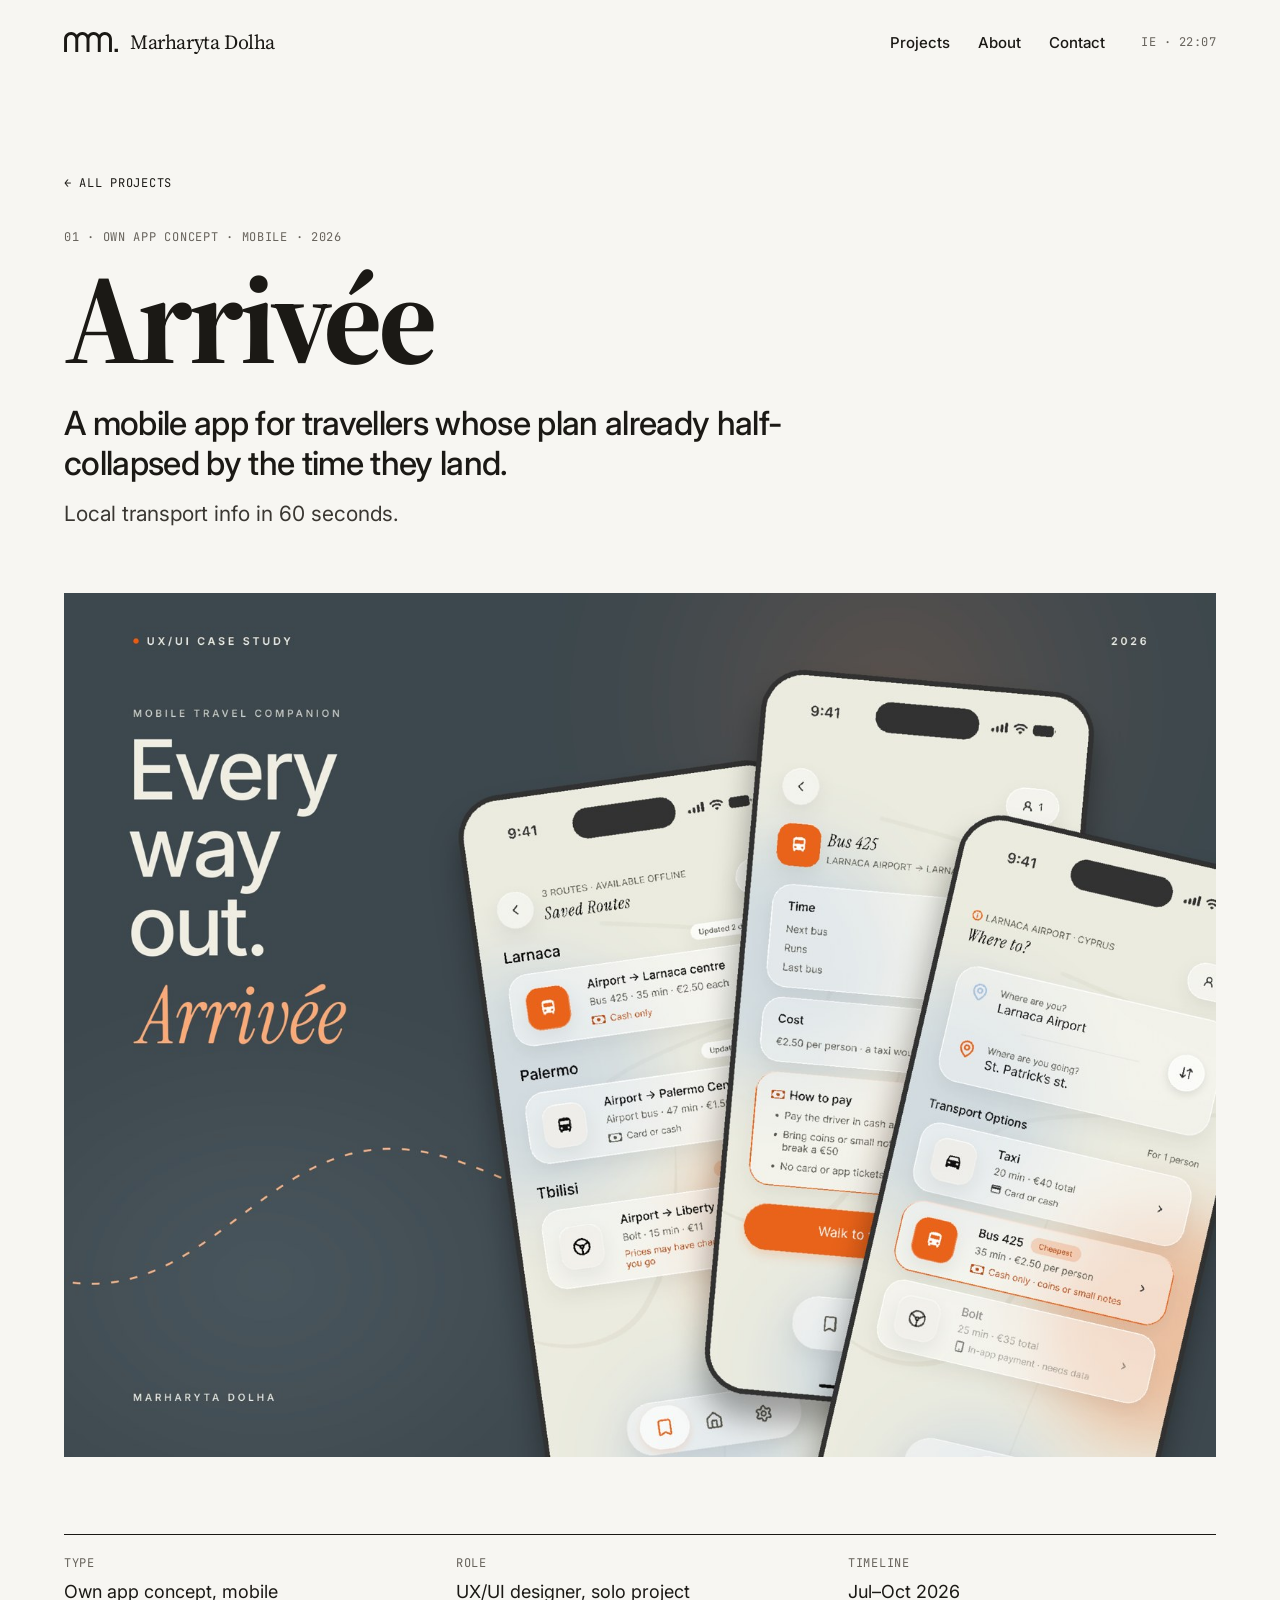
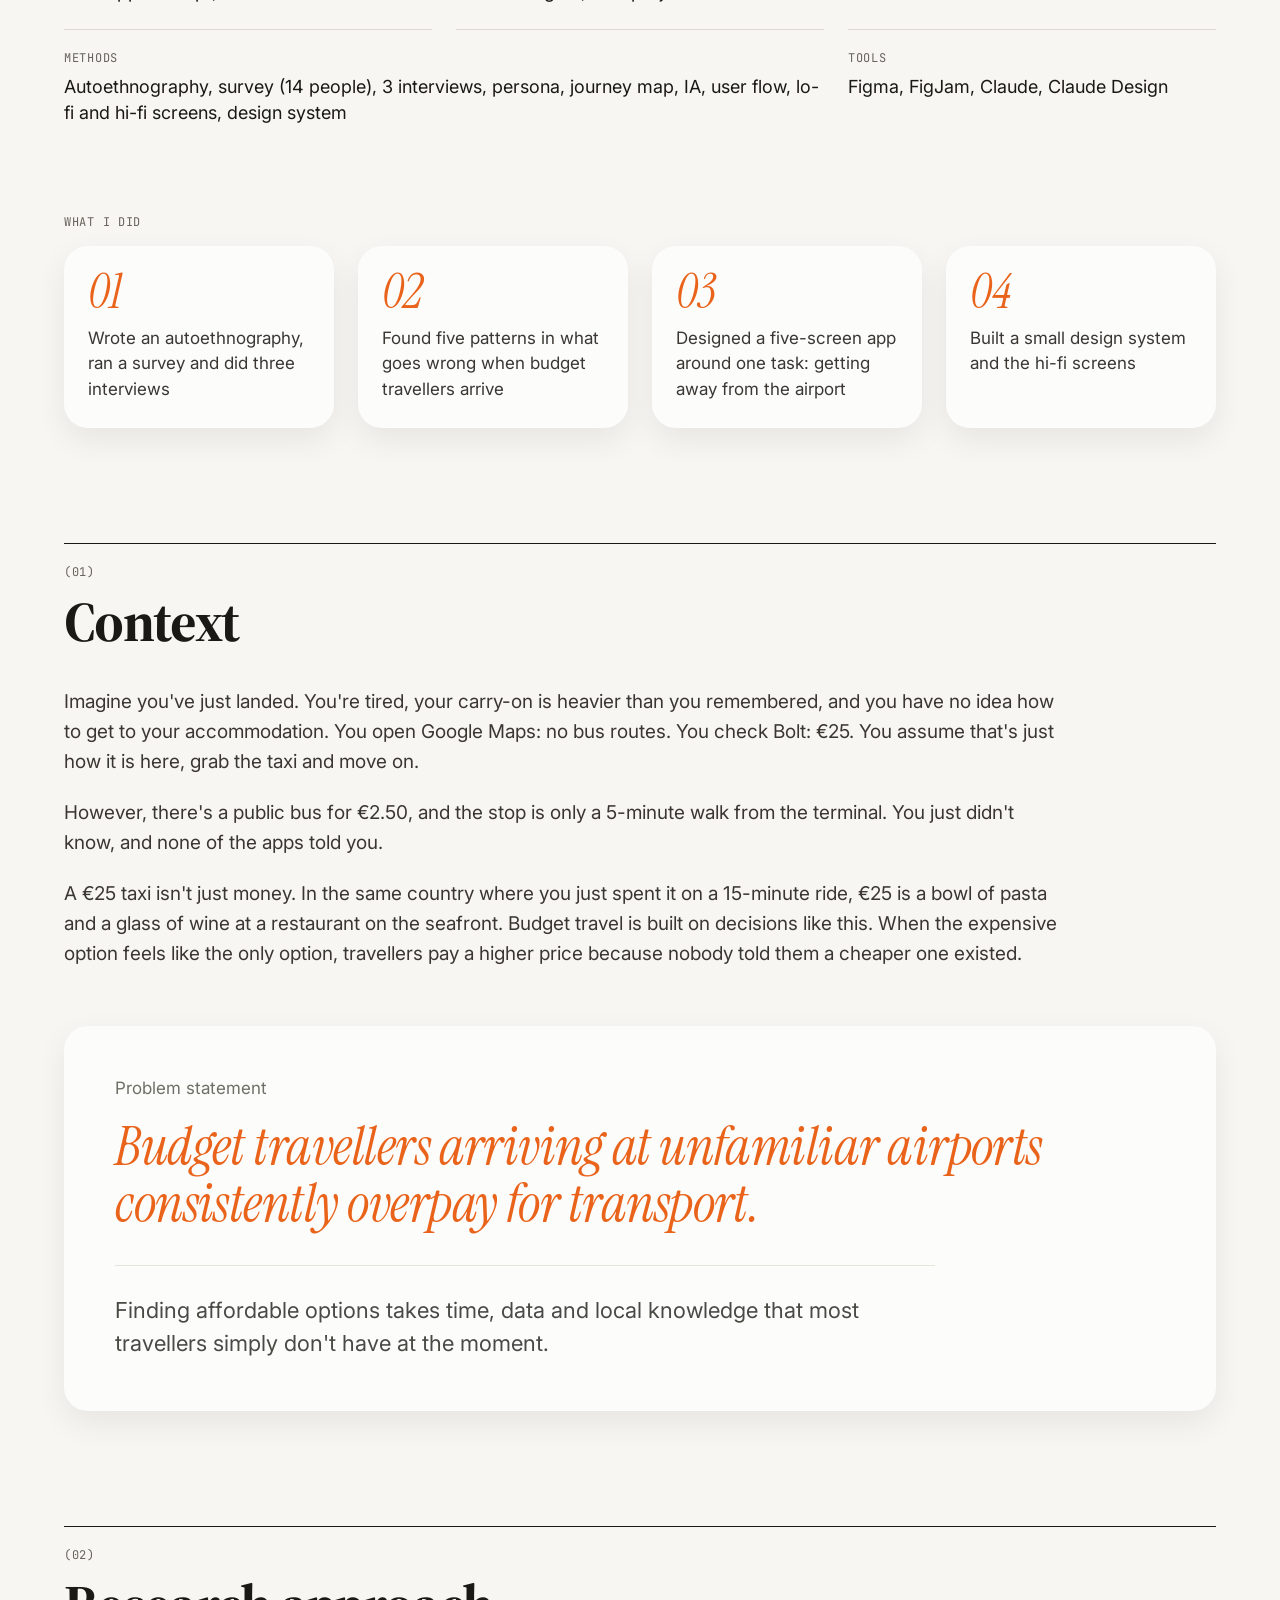
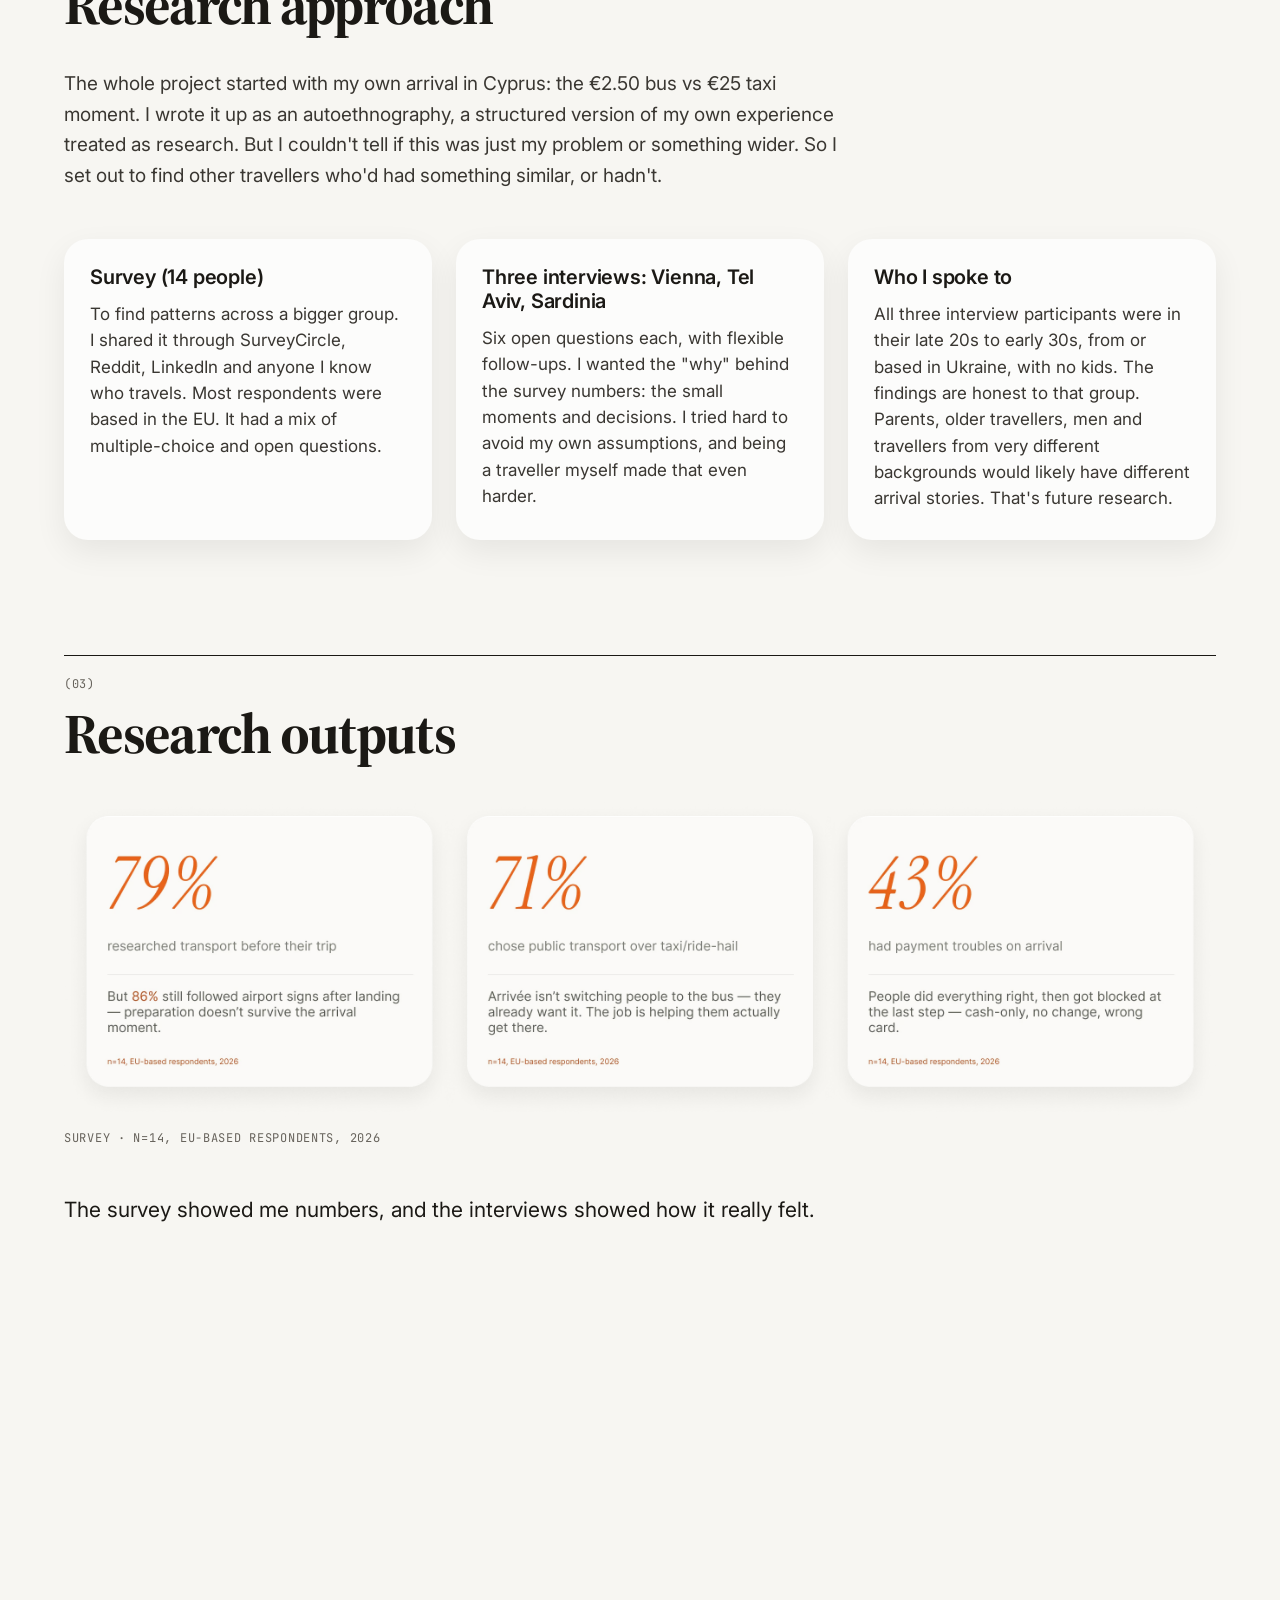
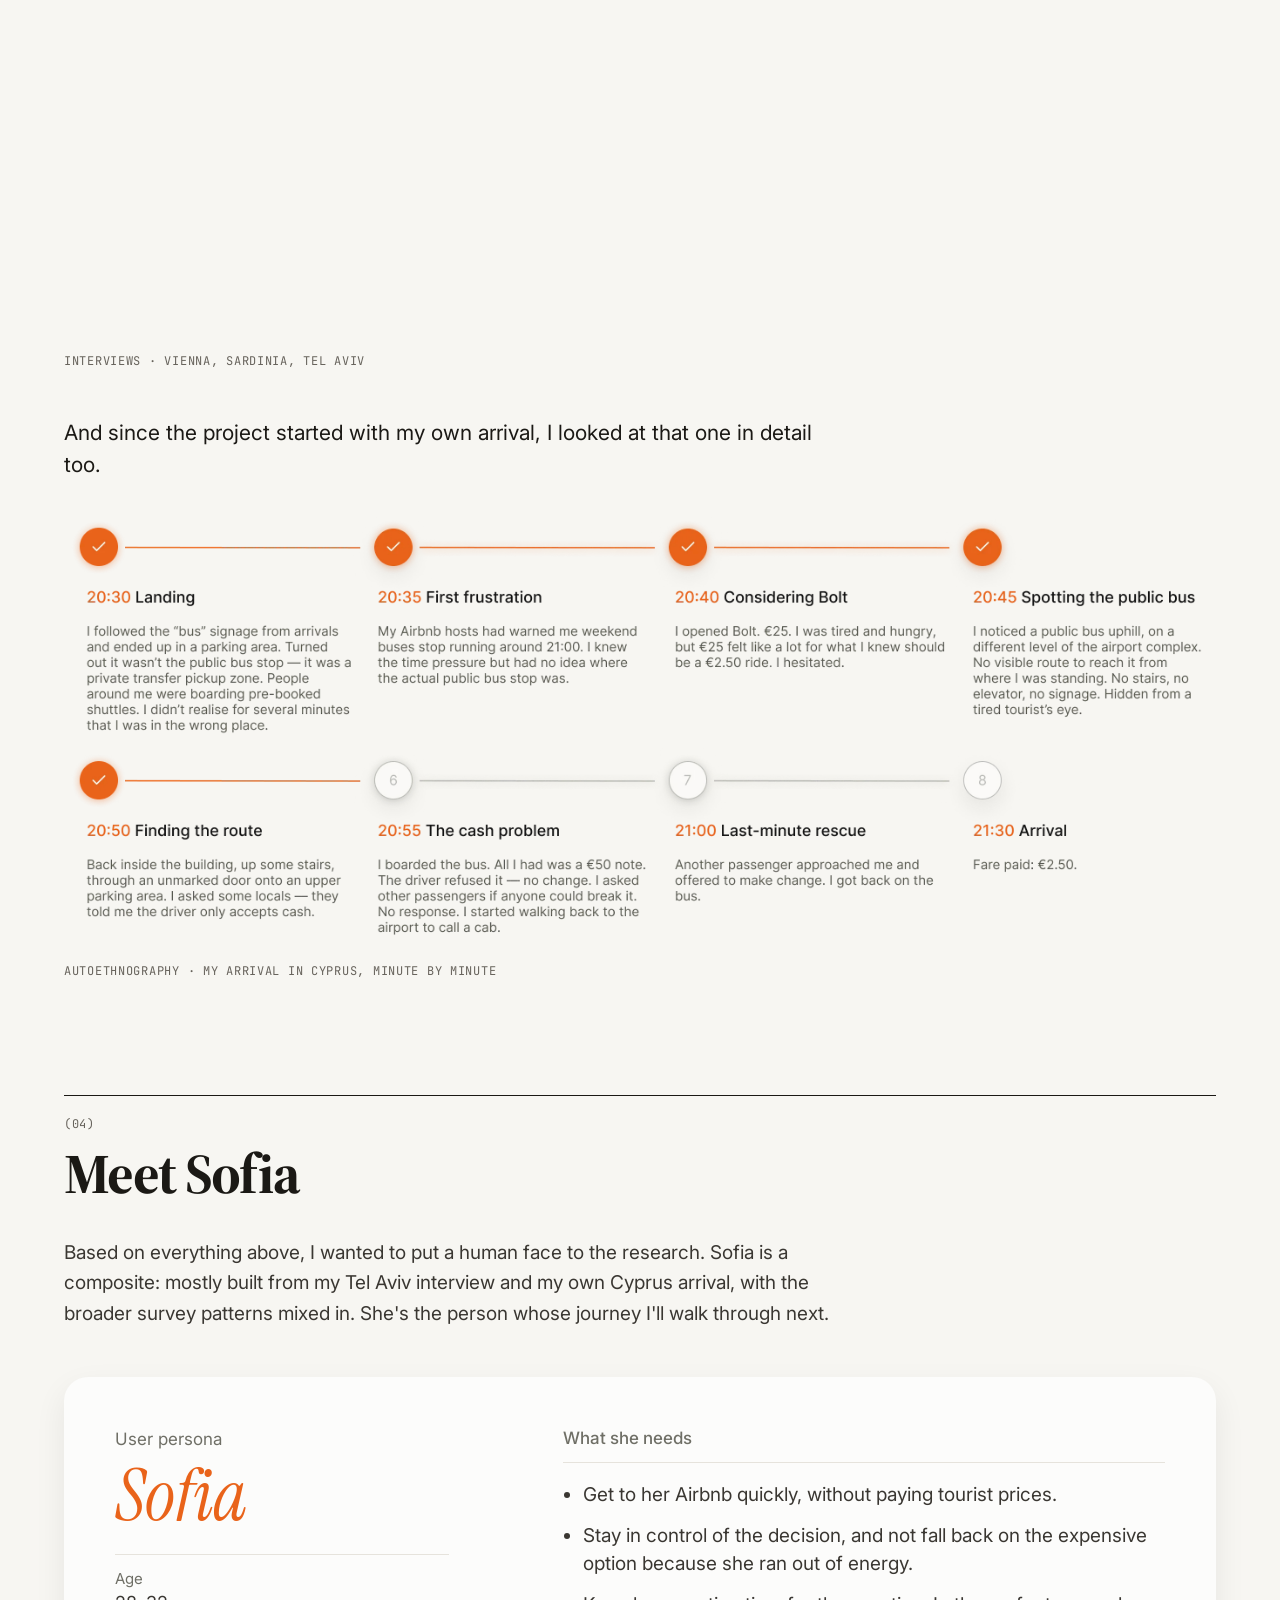
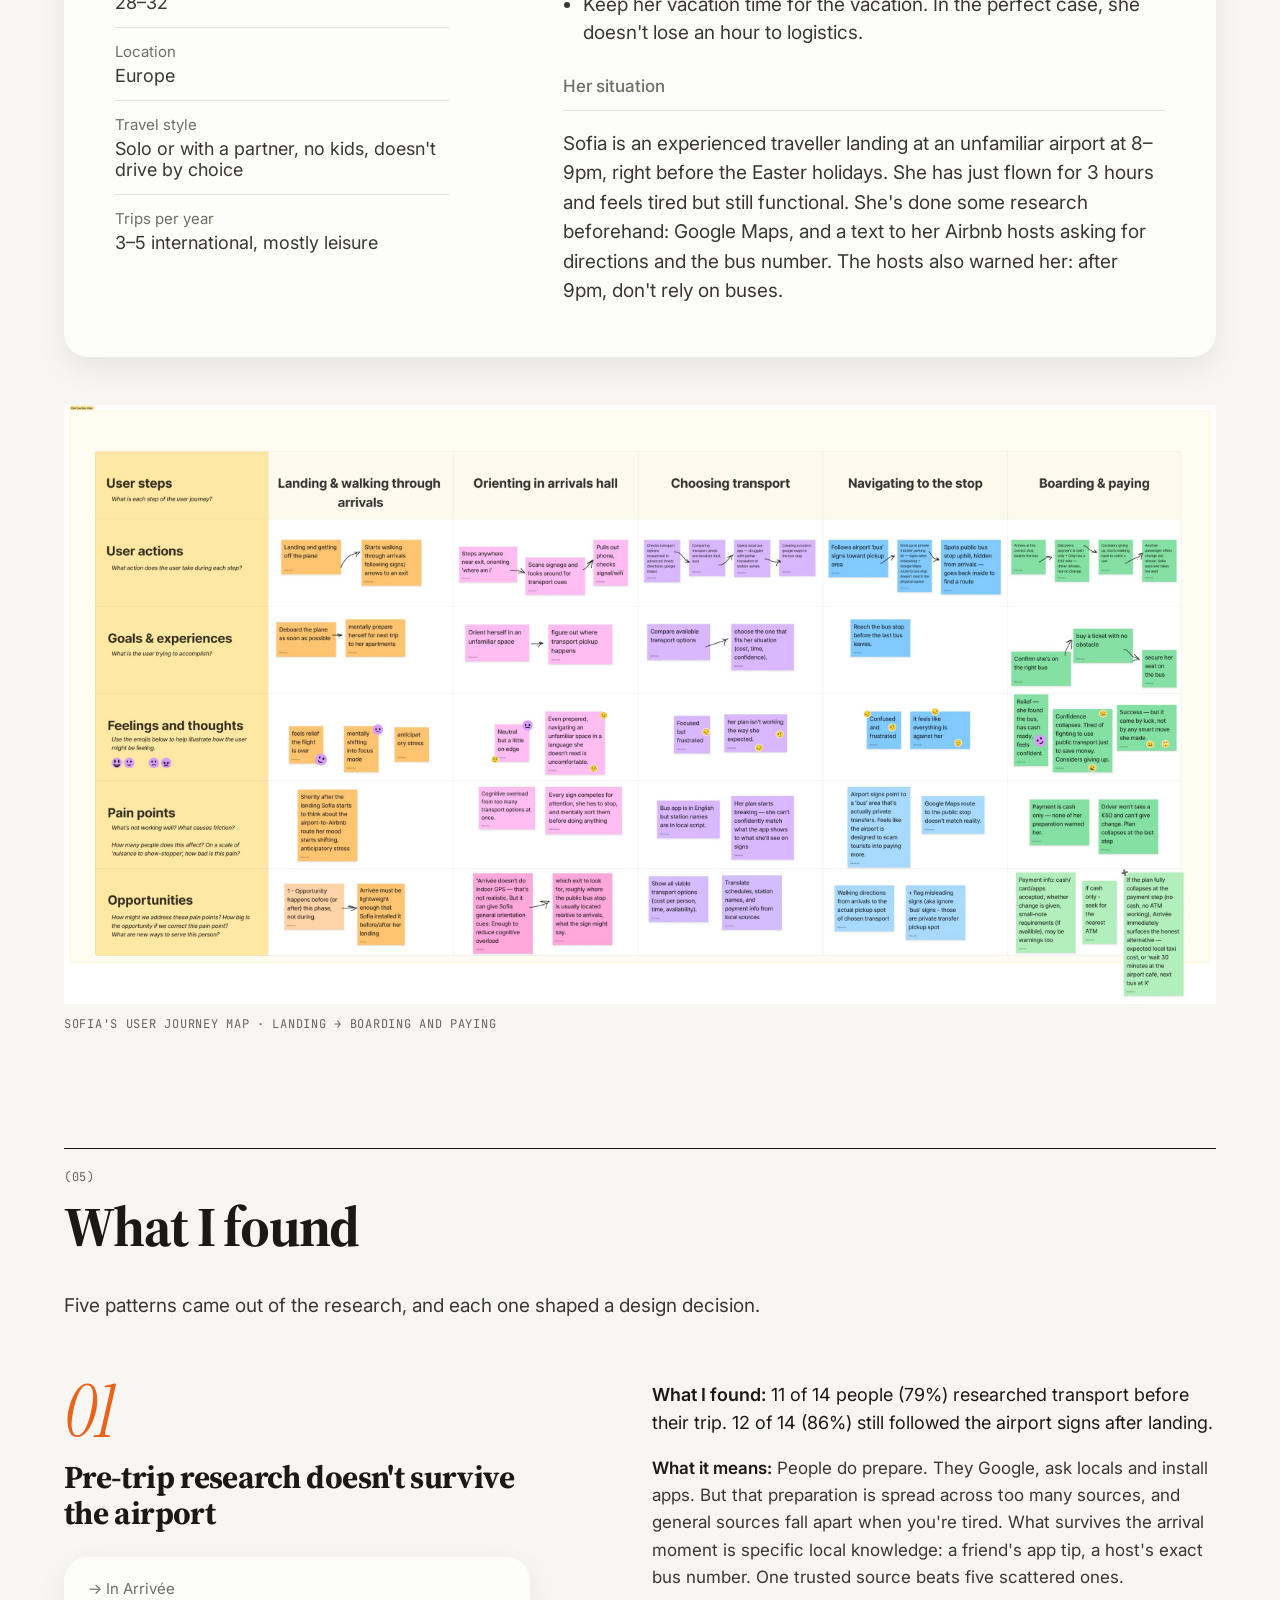
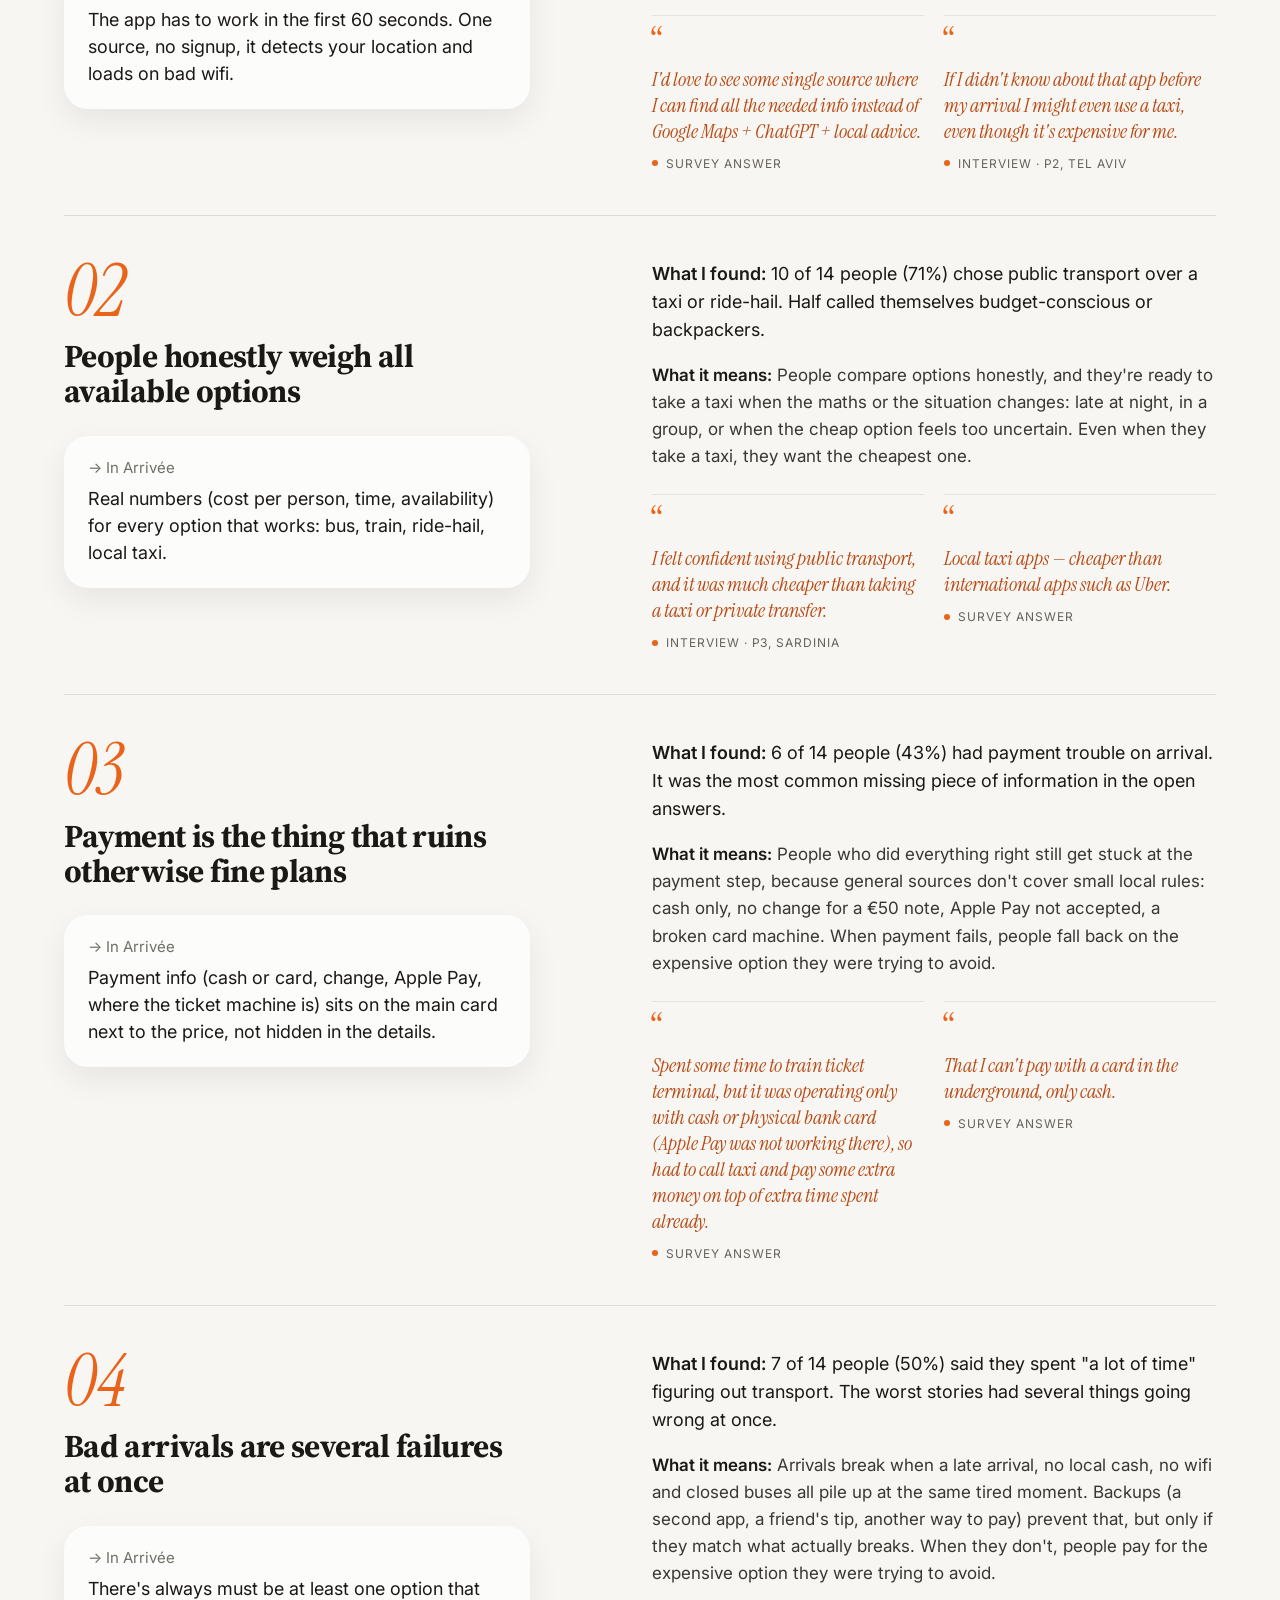
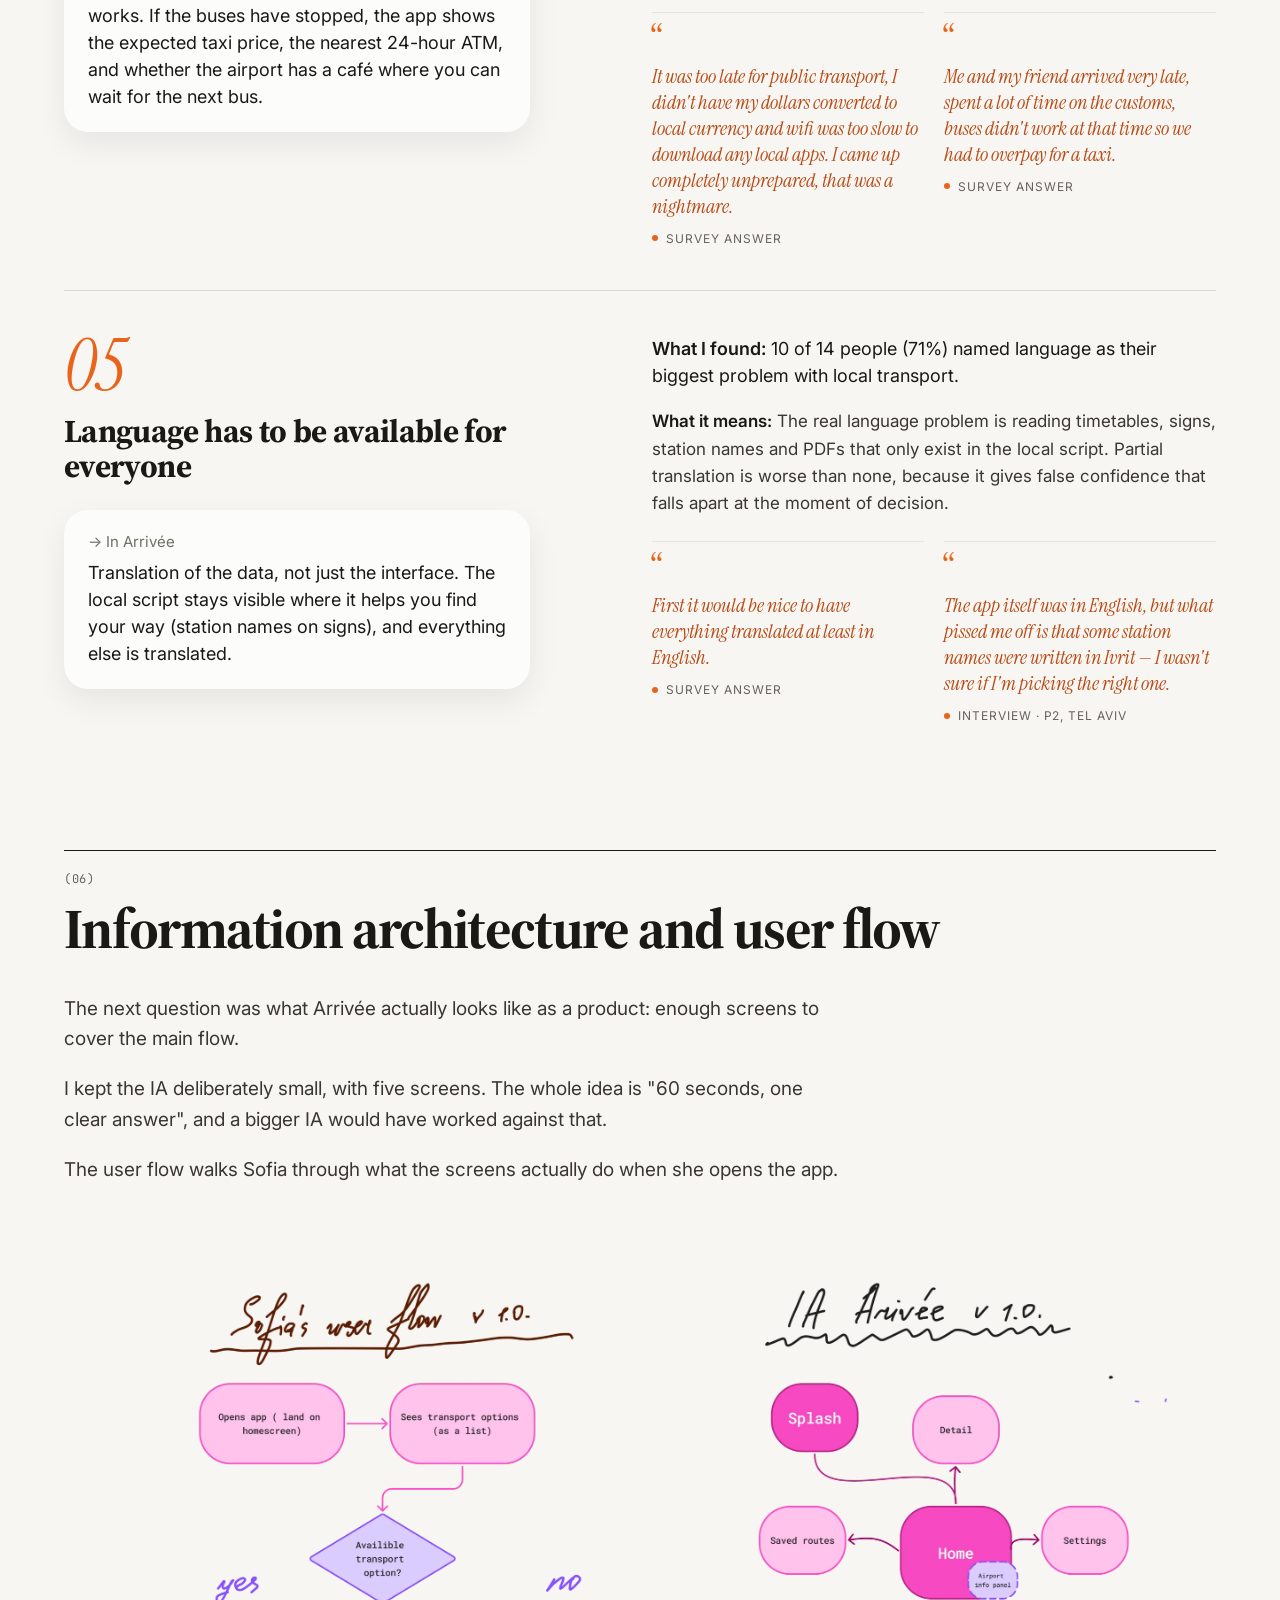
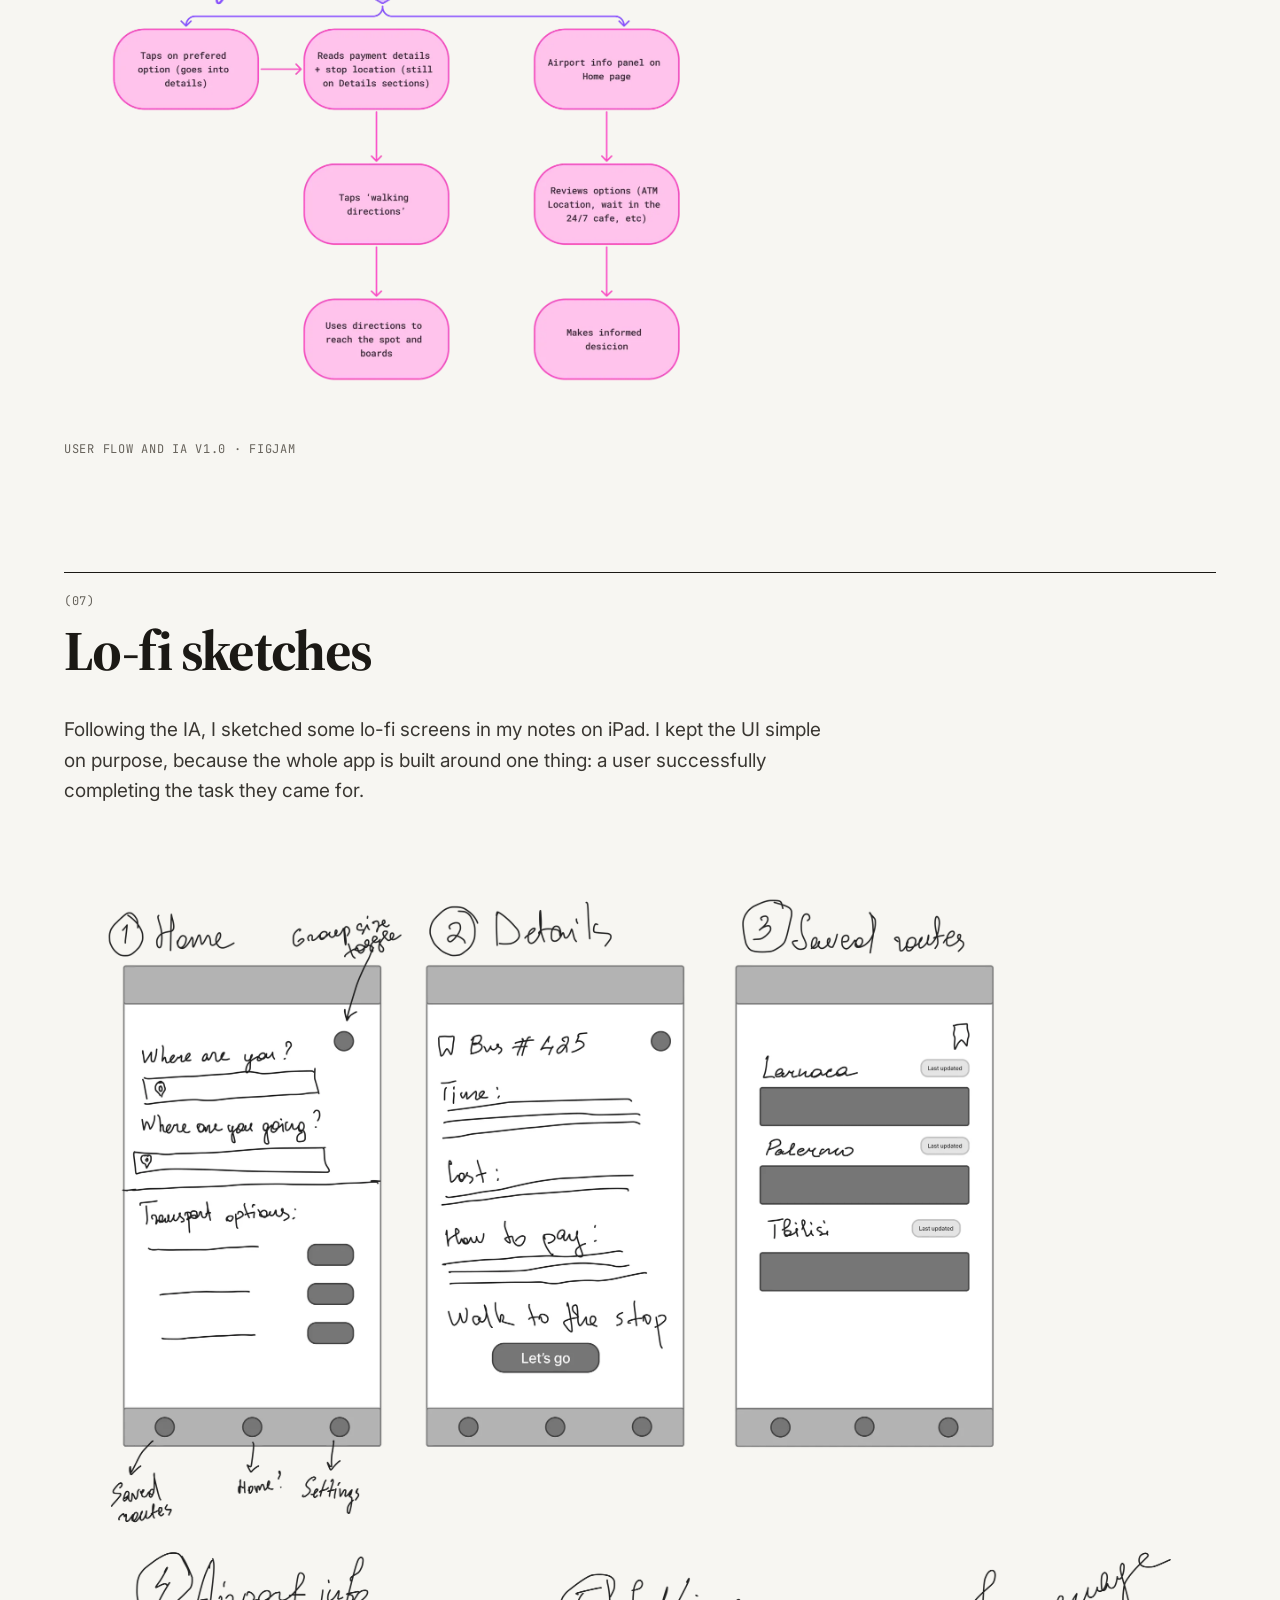
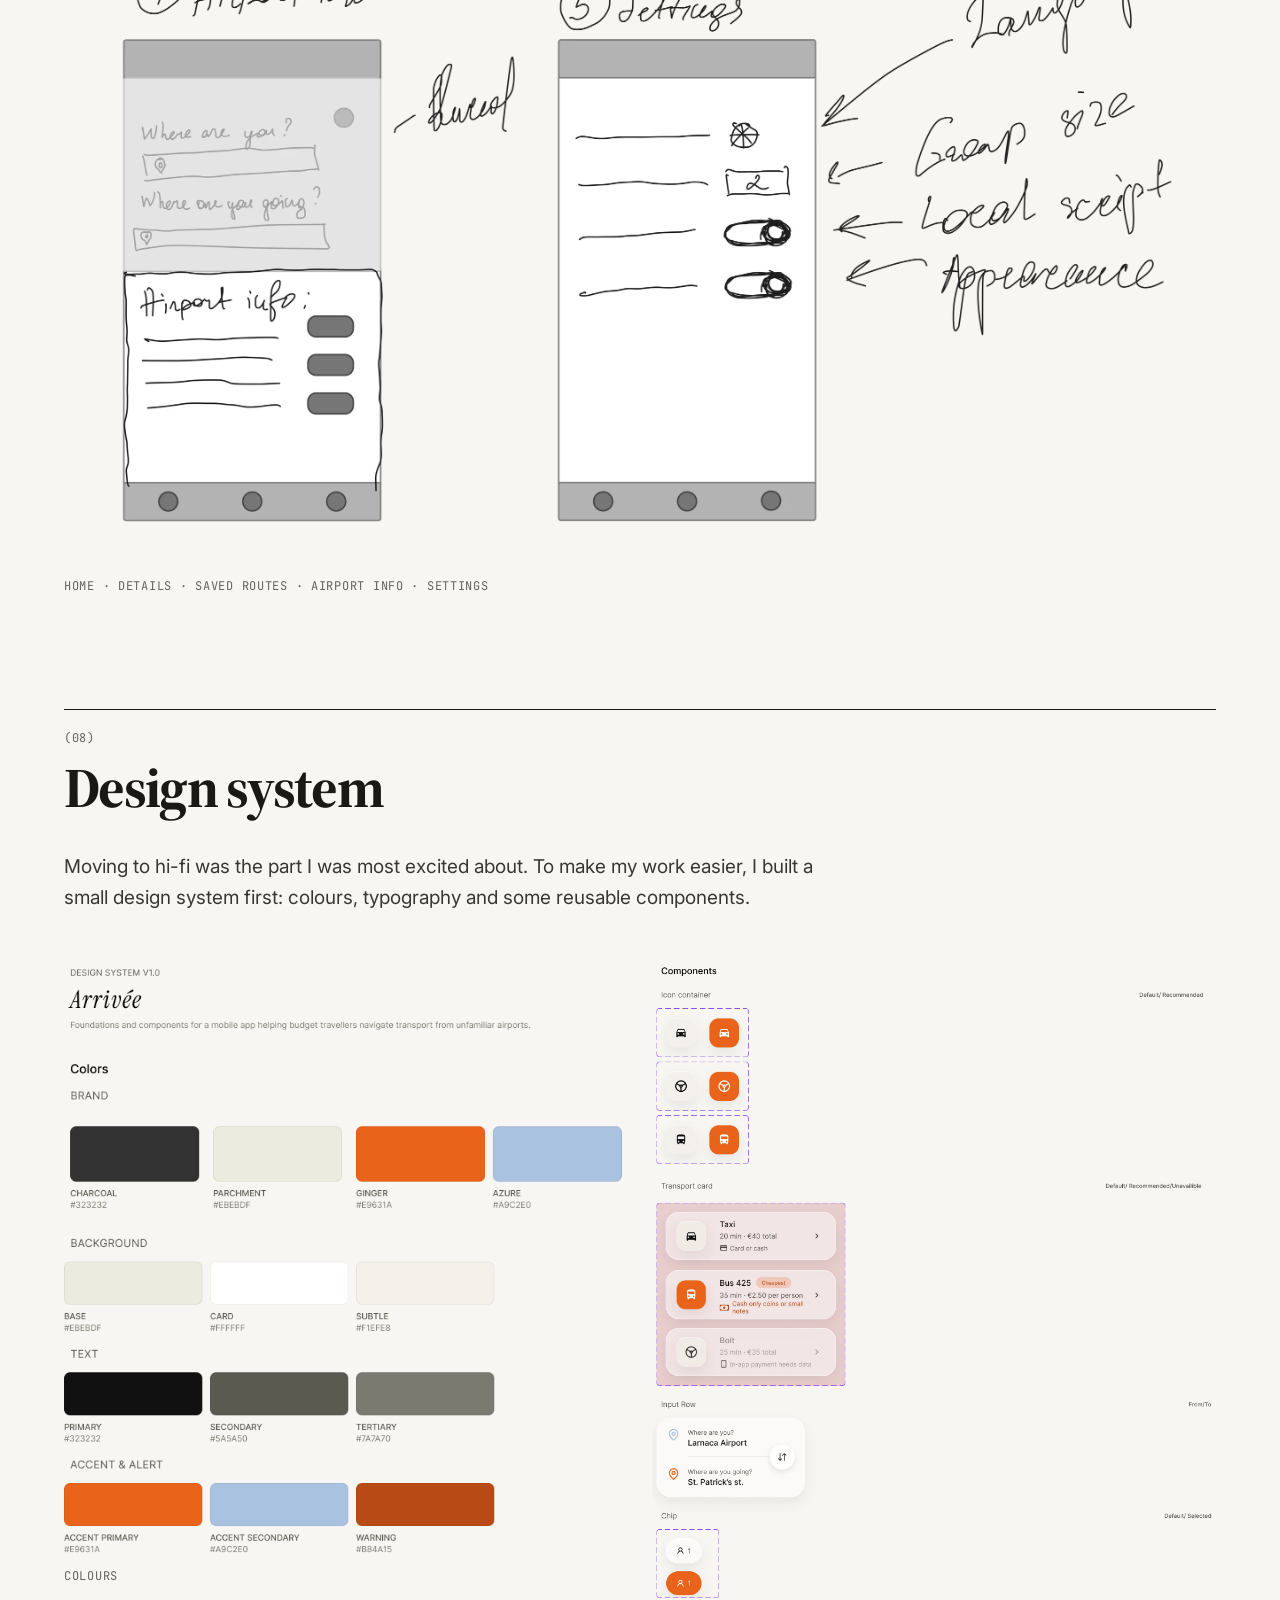
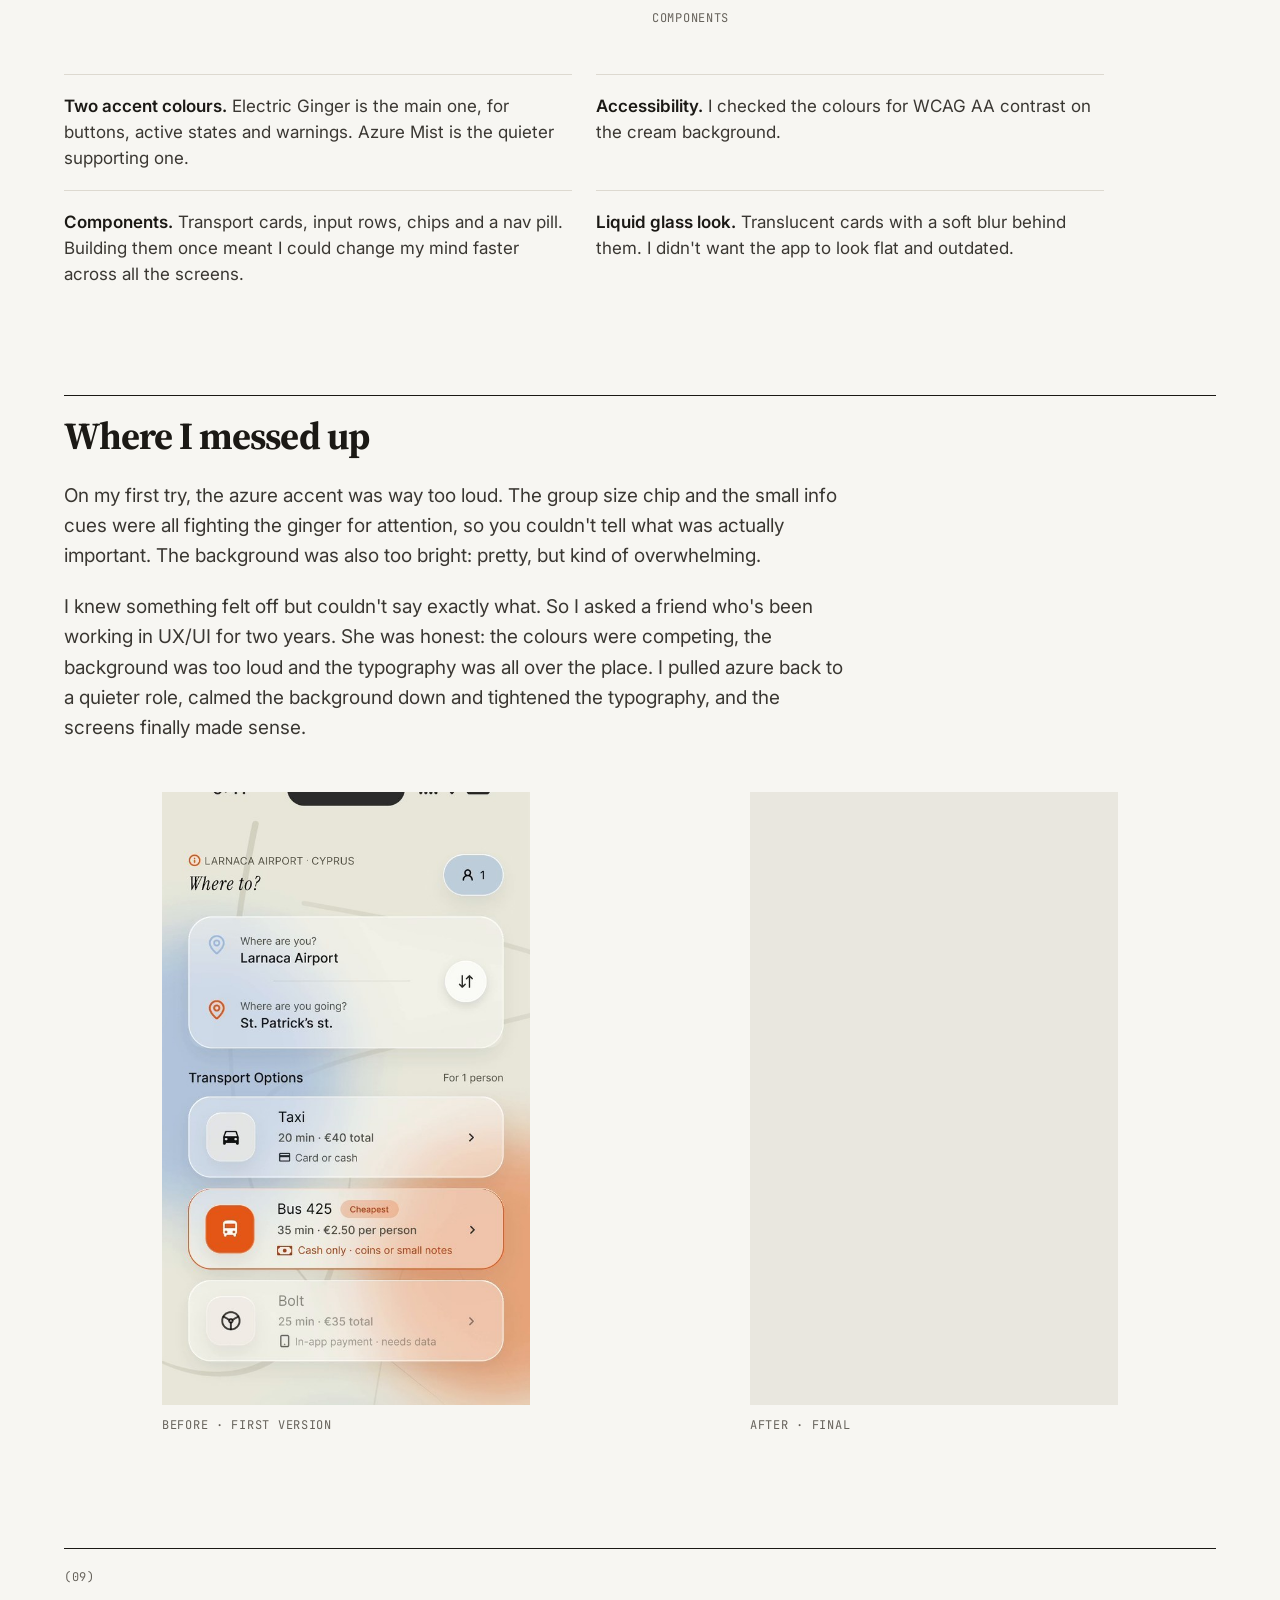
==== commit e5a9e202: "Centre mm. in the favicon; Home tab title is just "Marharyta Dolha" - Favicon and app icons: the two" ====
--- a/arrivee.html
+++ b/arrivee.html
@@ -14,10 +14,10 @@
 <meta property="og:image:height" content="630">
 <meta name="twitter:card" content="summary_large_image">
 <link rel="canonical" href="https://marthamakes.com/arrivee">
-<link rel="icon" href="/favicon.ico" sizes="any">
-<link rel="icon" href="/favicon.svg" type="image/svg+xml">
-<link rel="apple-touch-icon" href="/apple-touch-icon.png">
-<link rel="manifest" href="/site.webmanifest">
+<link rel="icon" href="/favicon.ico?v=2" sizes="any">
+<link rel="icon" href="/favicon.svg?v=2" type="image/svg+xml">
+<link rel="apple-touch-icon" href="/apple-touch-icon.png?v=2">
+<link rel="manifest" href="/site.webmanifest?v=2">
 <meta name="theme-color" content="#F7F6F2">
 <link rel="preconnect" href="https://fonts.googleapis.com">
 <link rel="preconnect" href="https://fonts.gstatic.com" crossorigin>
--- a/css/site.css
+++ b/css/site.css
@@ -1,7 +1,7 @@
 /* Marharyta Dolha — shared styles
    Most of the look still lives in inline styles (exported from the design canvas).
    This file adds what inline styles can't do: hover/focus/pressed states, motion,
-   the About panel, the contact form and the phone/tablet layout.
+   the About panel and the phone/tablet layout.
    Inline styles beat stylesheet rules, so responsive overrides use !important.
 
    Breakpoints: ≤1100px small laptop/tablet, ≤760px phone, ≤420px small phone. */
@@ -91,6 +91,30 @@
 .tab:hover, .tab[aria-selected="true"] { color: var(--ink) !important; }
 .tab[aria-selected="true"] { border-bottom-color: var(--ink) !important; }
 
+/* MealCraft tab panels: old screens fade out, new ones fade up while the box
+   eases to their height (classes set by js/site.js) */
+.tabpanels { display: flow-root; box-sizing: content-box; }
+.tabpanels.is-switching {
+  overflow: hidden; transition: height .4s cubic-bezier(.22, .61, .36, 1);
+  padding: 0 20px 48px; margin: 0 -20px -48px; /* room for the screens' soft shadows */
+}
+[data-panel] { transition: opacity .4s ease, transform .45s cubic-bezier(.22, .61, .36, 1); }
+[data-panel].is-leaving { opacity: 0; transition-duration: .18s; }
+[data-panel].is-entering { opacity: 0; transform: translateY(14px); transition: none; }
+
+/* MealCraft competitor carousels: screens side by side in a snapping strip,
+   one in view; swipe, trackpad, arrows and ←/→ all glide between them */
+.comp-strip {
+  display: flex; gap: 16px;
+  overflow-x: auto; overflow-y: hidden;
+  scroll-snap-type: x mandatory; overscroll-behavior-x: contain;
+  scrollbar-width: none; -webkit-overflow-scrolling: touch;
+}
+.comp-strip::-webkit-scrollbar { display: none; }
+.comp-strip > * { flex: 0 0 100%; min-width: 0; scroll-snap-align: start; scroll-snap-stop: always; }
+.fade-in { animation: fade-in .35s ease both; }
+@keyframes fade-in { from { opacity: 0; transform: translateY(4px); } to { opacity: 1; transform: none; } }
+
 /* pressed */
 .btn:active, .icon-btn:not([aria-disabled="true"]):active, .tab:active,
 .copy-btn:active, .back-btn:active { transform: scale(.97); }
@@ -164,45 +188,23 @@
   font-family: var(--mono); font-size: 12px; letter-spacing: .06em; text-transform: uppercase;
   transition: transform .12s ease;
 }
+/* horizontal video on top, text below at exactly the video's width
+   (9 of 12 columns, the same width as the intro blocks) */
 .about-grid {
-  display: grid; grid-template-columns: repeat(12, minmax(0, 1fr)); column-gap: 24px;
+  display: flex; flex-direction: column; gap: 32px;
+  width: calc((100% - 11 * 24px) * 9 / 12 + 8 * 24px); max-width: 100%;
   margin-top: 24px; padding-top: 24px; border-top: 1px solid var(--ink);
 }
-.about-text { grid-column: 1 / span 7; display: flex; flex-direction: column; gap: 20px; }
+.about-media { order: -1; width: 100%; }
+.about-text { display: flex; flex-direction: column; gap: 20px; }
 .about-text p { margin: 0; font-size: 21px; line-height: 1.55; color: var(--body); }
 .about-text .about-cta { margin-top: 12px; }
-.about-media { grid-column: 9 / span 4; }
-.about-video { display: block; width: 100%; height: auto; background: #E9E7DF; }
-
-/* ---------------------------------------------------------------------------
-   Home: contact list + form
+.about-video { display: block; width: 100%; height: auto; aspect-ratio: 16 / 9; background: #E9E7DF; }
+
+/* ---------------------------------------------------------------------------
+   Home: contact list
    --------------------------------------------------------------------------- */
 .contact-list { align-self: start; }
-.contact-form-wrap { grid-column: 8 / span 5; }
-.contact-form { display: flex; flex-direction: column; gap: 20px; padding-top: 20px; border-top: 1px solid var(--ink); }
-.field { display: flex; flex-direction: column; gap: 8px; }
-.field label { font-family: var(--mono); font-size: 12px; letter-spacing: .06em; text-transform: uppercase; color: var(--label); }
-.field input, .field textarea {
-  width: 100%; box-sizing: border-box; margin: 0; padding: 12px 14px;
-  border: 1px solid var(--label-2); border-radius: 0; background: #FFFFFF; color: var(--ink);
-  font: 400 18px/1.45 Inter, system-ui, -apple-system, 'Segoe UI', sans-serif;
-  transition: border-color .2s ease;
-}
-.field textarea { min-height: 150px; resize: vertical; }
-.field input:hover, .field textarea:hover { border-color: var(--ink); }
-.field input:focus-visible, .field textarea:focus-visible { border-color: var(--ink); outline-offset: 0; }
-.field [aria-invalid="true"] { border-color: var(--warn); border-width: 2px; padding: 11px 13px; }
-.field-error { margin: 0; font-size: 16px; line-height: 1.4; color: var(--warn); }
-.field-error::before { content: "Error: "; font-weight: 600; }
-.form-error { margin: 0; padding: 14px 16px; border: 1px solid var(--warn); font-size: 17px; line-height: 1.5; color: var(--ink); }
-.form-error a { color: var(--ink); text-underline-offset: 3px; overflow-wrap: anywhere; }
-.contact-form .btn { align-self: flex-start; margin-top: 4px; }
-.form-success {
-  margin: 0; padding: 24px 0 0; border-top: 1px solid var(--ink);
-  font-size: clamp(24px, 2.4vw, 30px); line-height: 1.2; font-weight: 500; letter-spacing: -0.02em;
-}
-.hp { position: absolute; left: -10000px; width: 1px; height: 1px; overflow: hidden; }
-html:not(.js) .contact-form-wrap { display: none; }
 
 /* ---------------------------------------------------------------------------
    Motion: reveal on scroll, smooth scrolling, page cross-fade
@@ -245,8 +247,6 @@
   .g-persona > *, .finding > * { grid-column: 1 / -1 !important; grid-row: auto !important; }
   .finding > [style*="padding-top: 22px"] { padding-top: 0 !important; }
 
-  .about-text { grid-column: 1 / span 7; }
-  .about-media { grid-column: 9 / span 4; }
 }
 
 /* ===========================================================================
@@ -270,9 +270,7 @@
 
   /* Home */
   .project-row .cover { order: -1; }
-  .about-grid { display: flex; flex-direction: column; gap: 32px; }
-  .about-media { order: -1; width: 100%; }
-  .contact-form-wrap { grid-column: 1 / -1; margin-top: 56px; }
+  .about-grid { width: 100%; gap: 28px; }
 
   /* MealCraft competitors: one phone at a time, max 300px, centred */
   .comp { width: 100%; max-width: 300px; margin-inline: auto; }
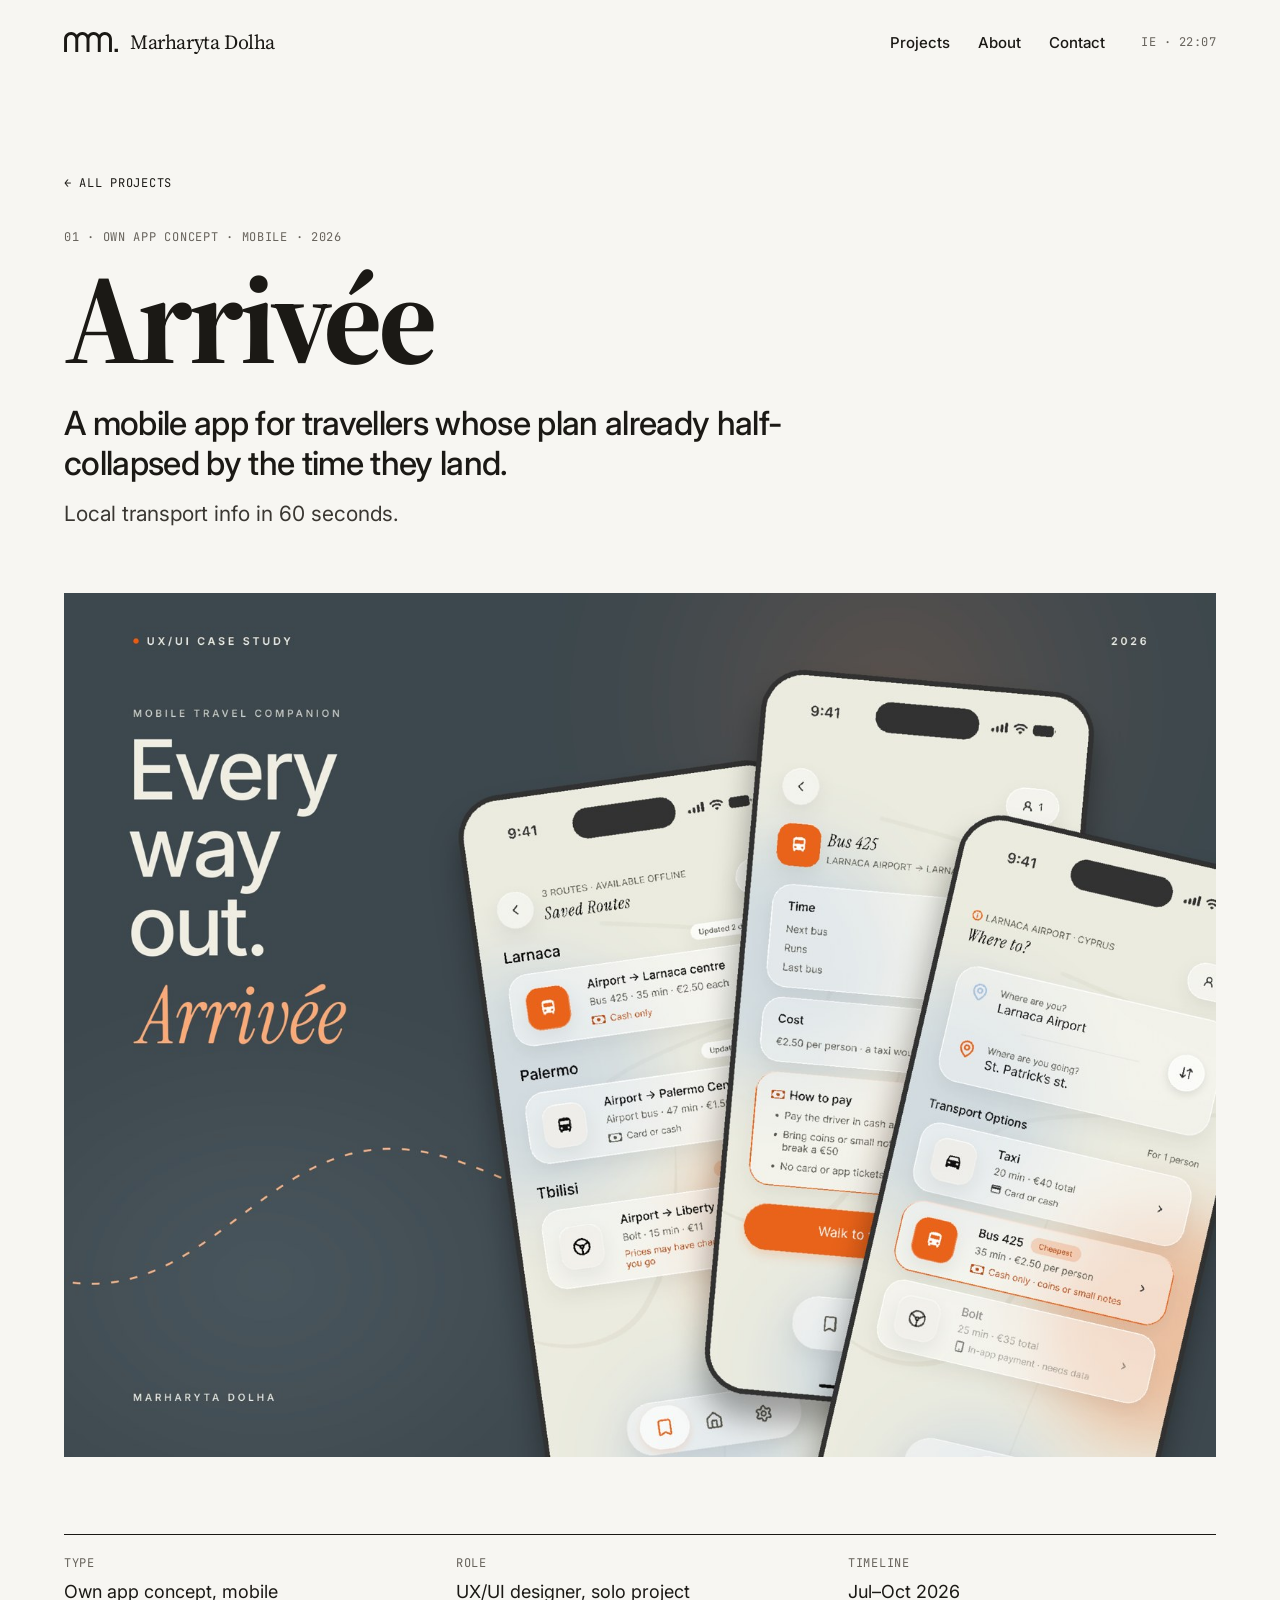
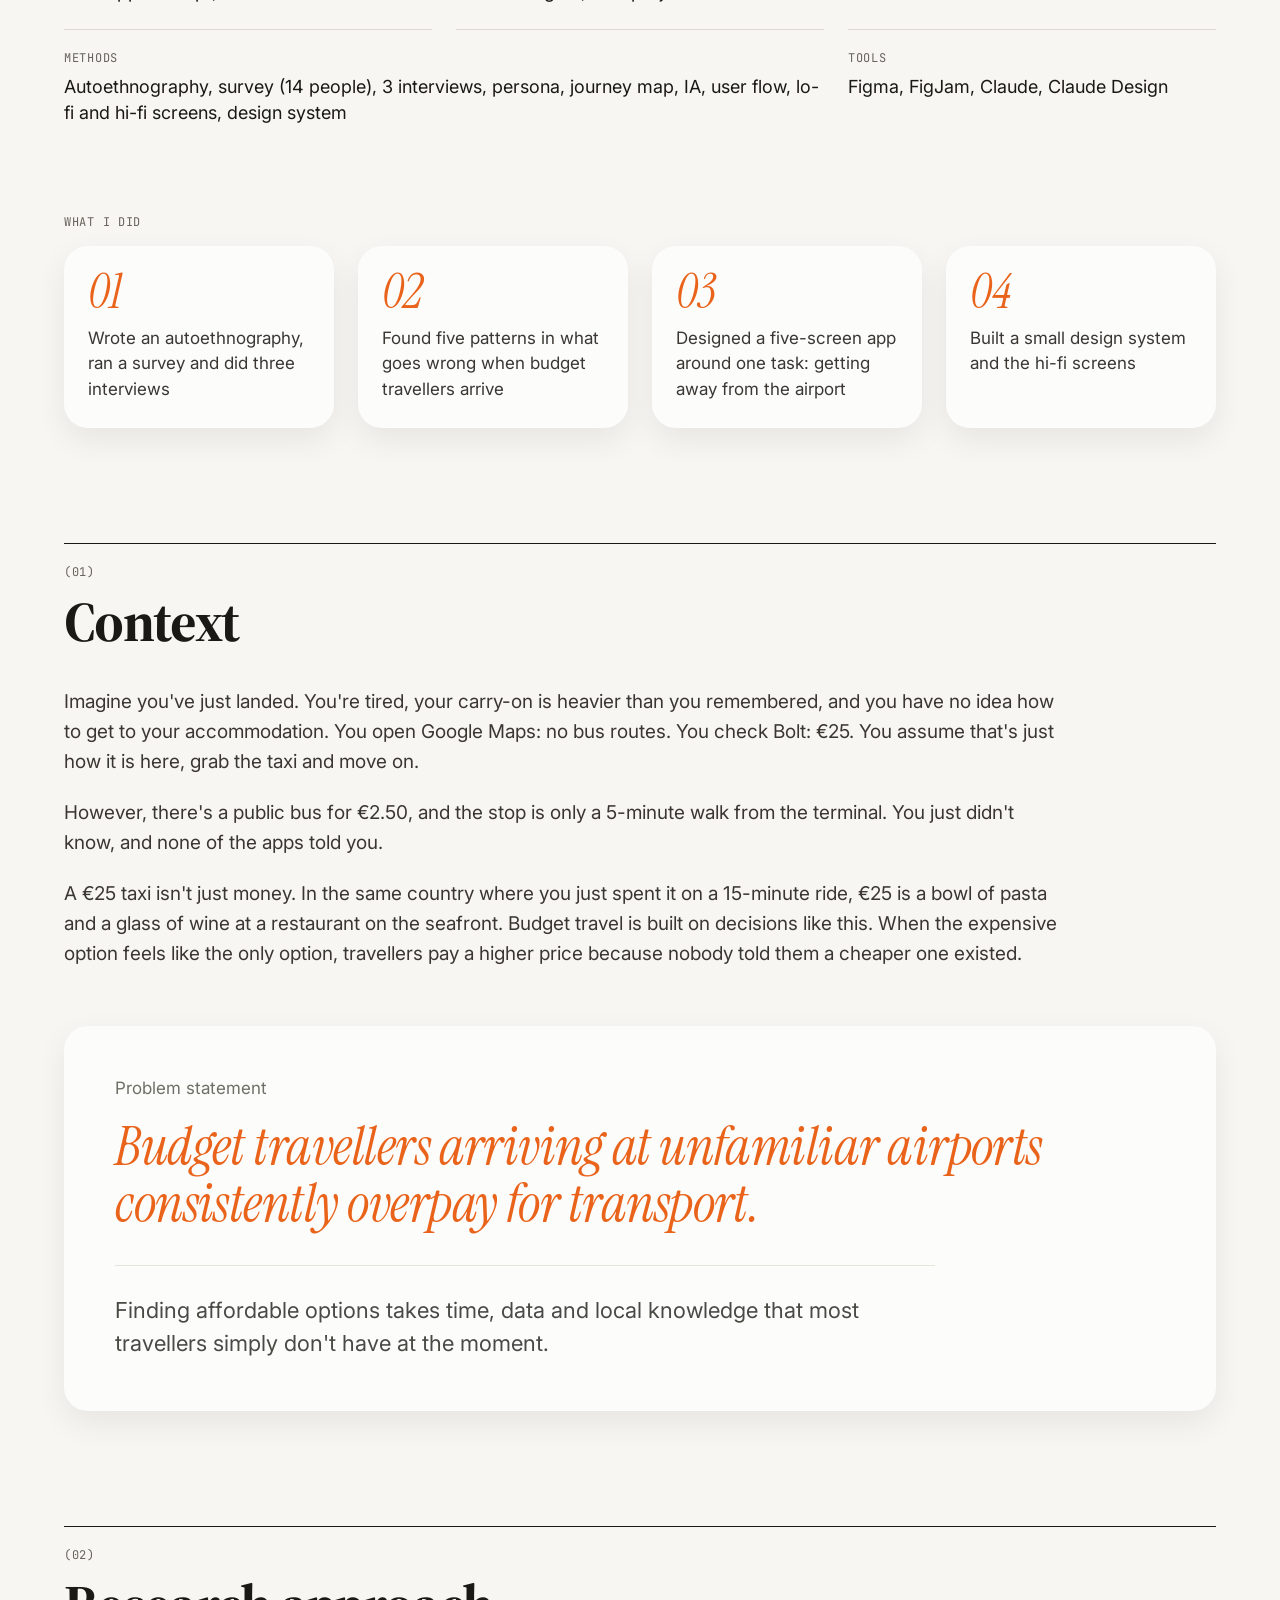
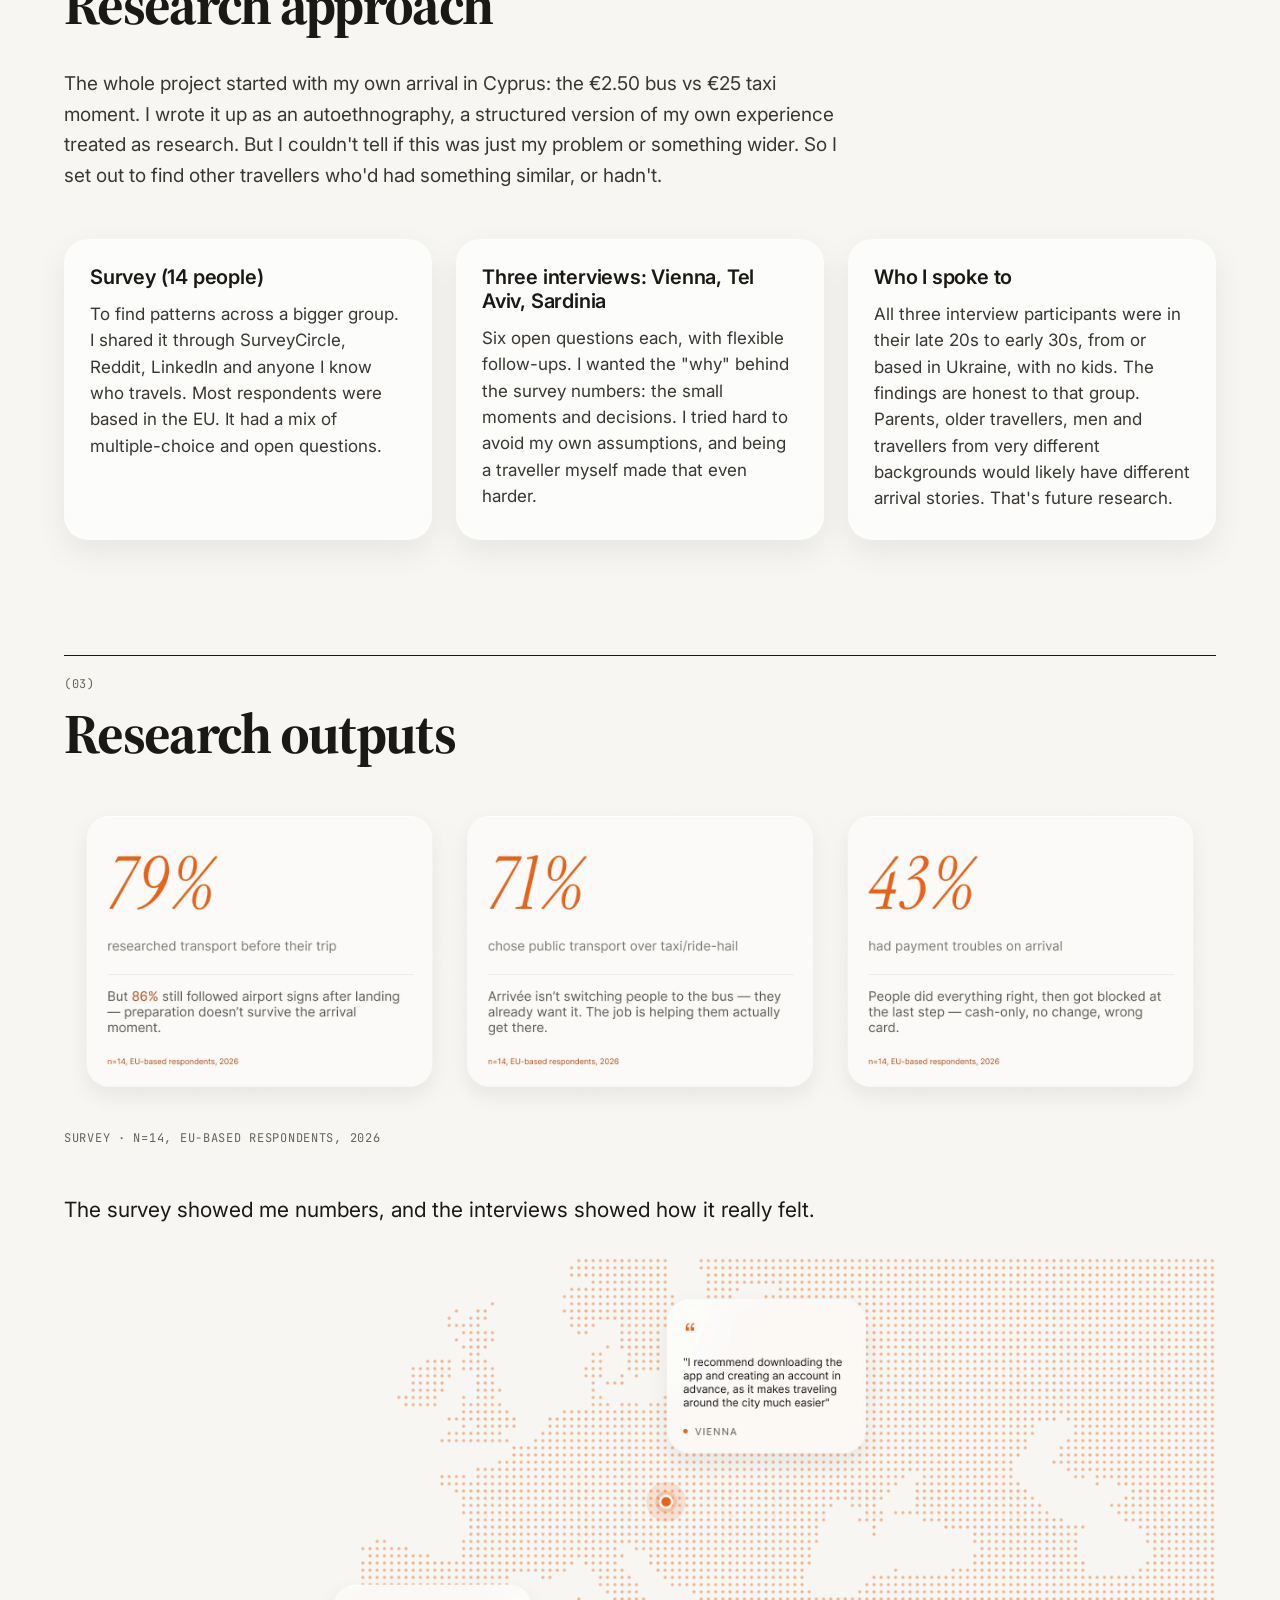
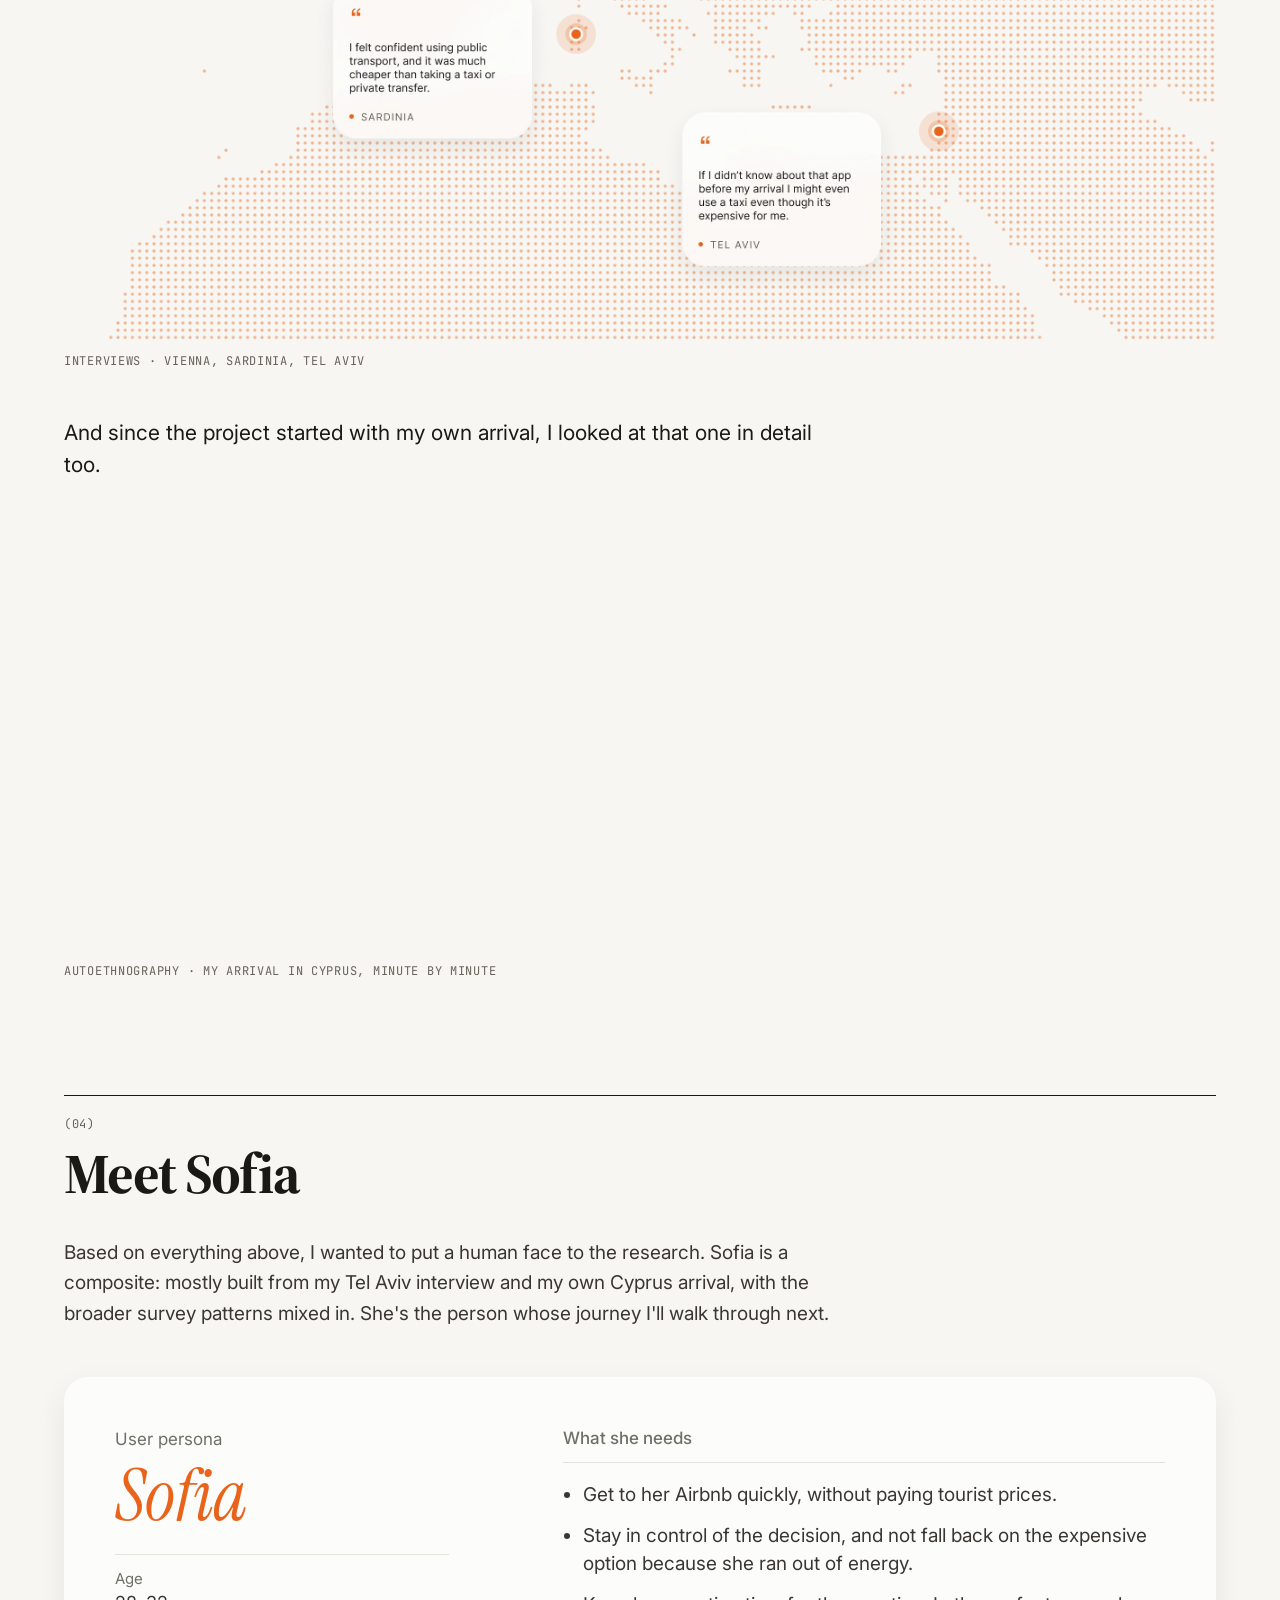
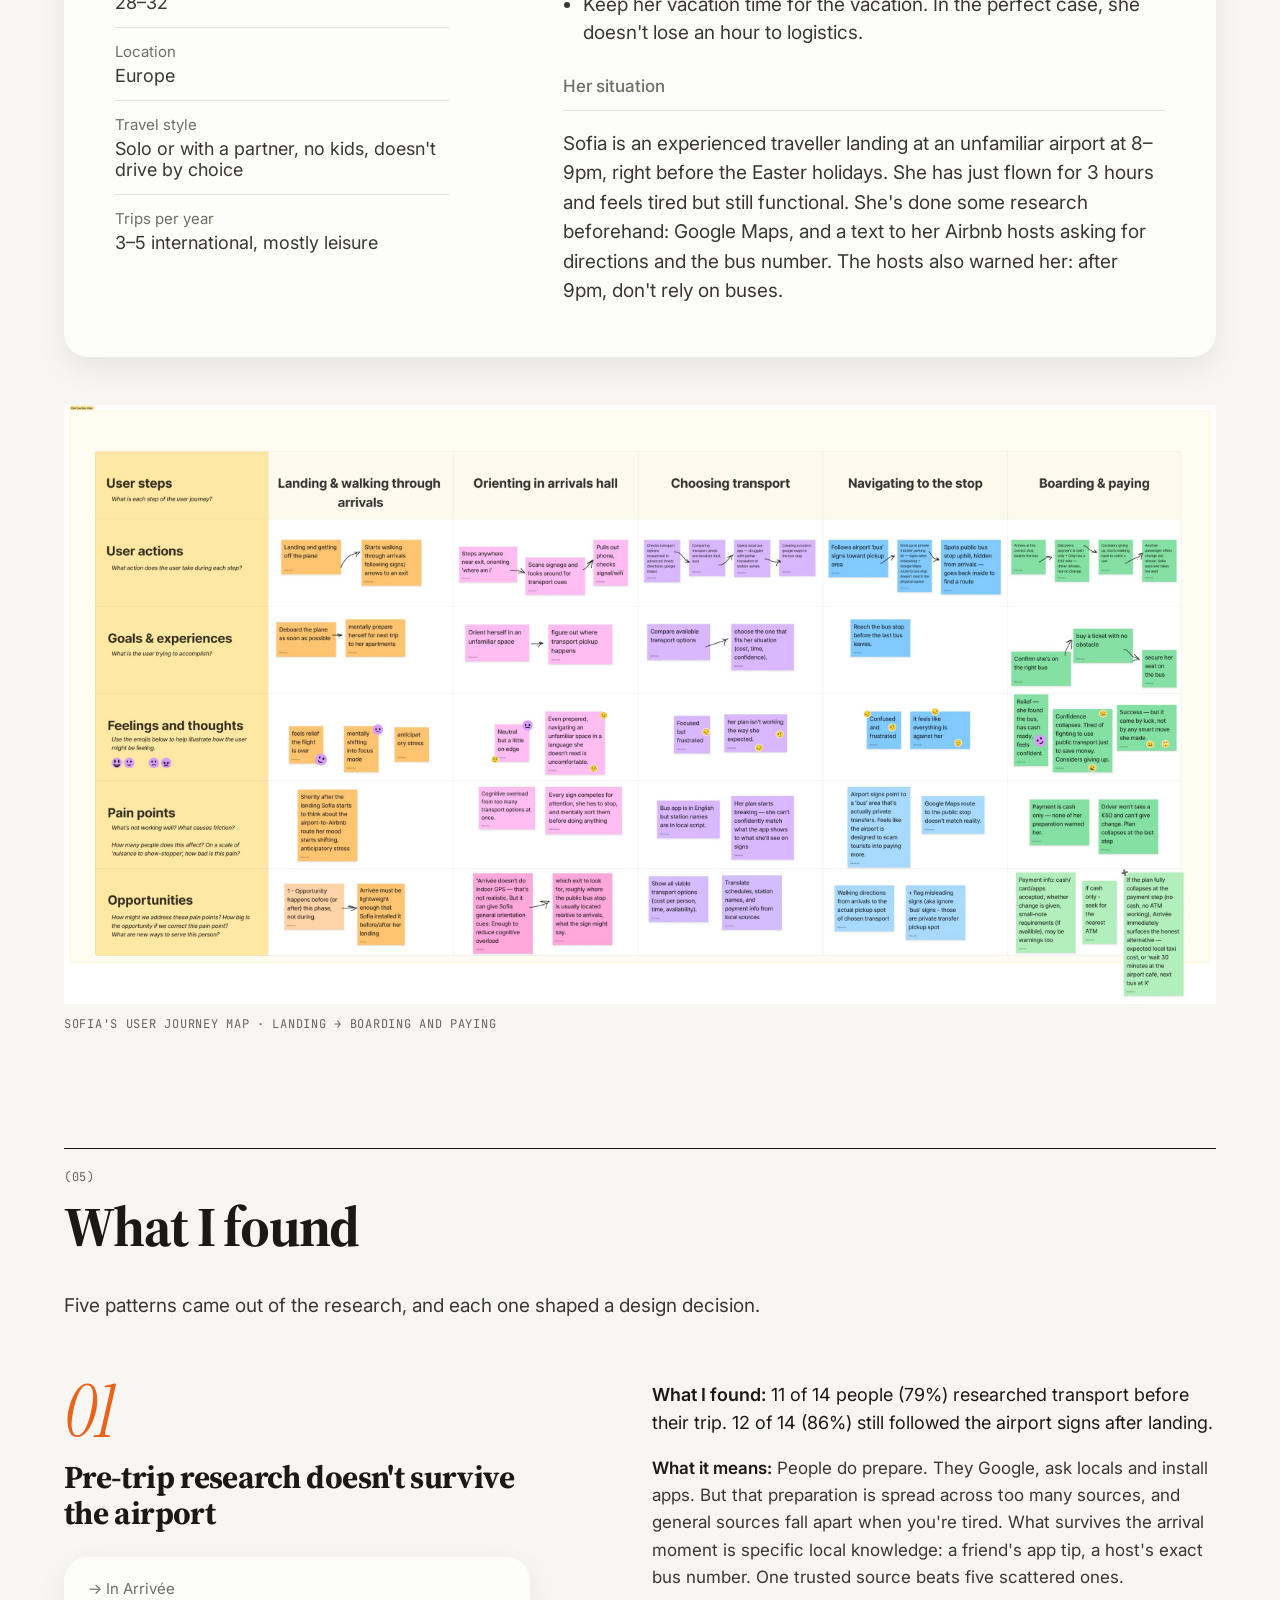
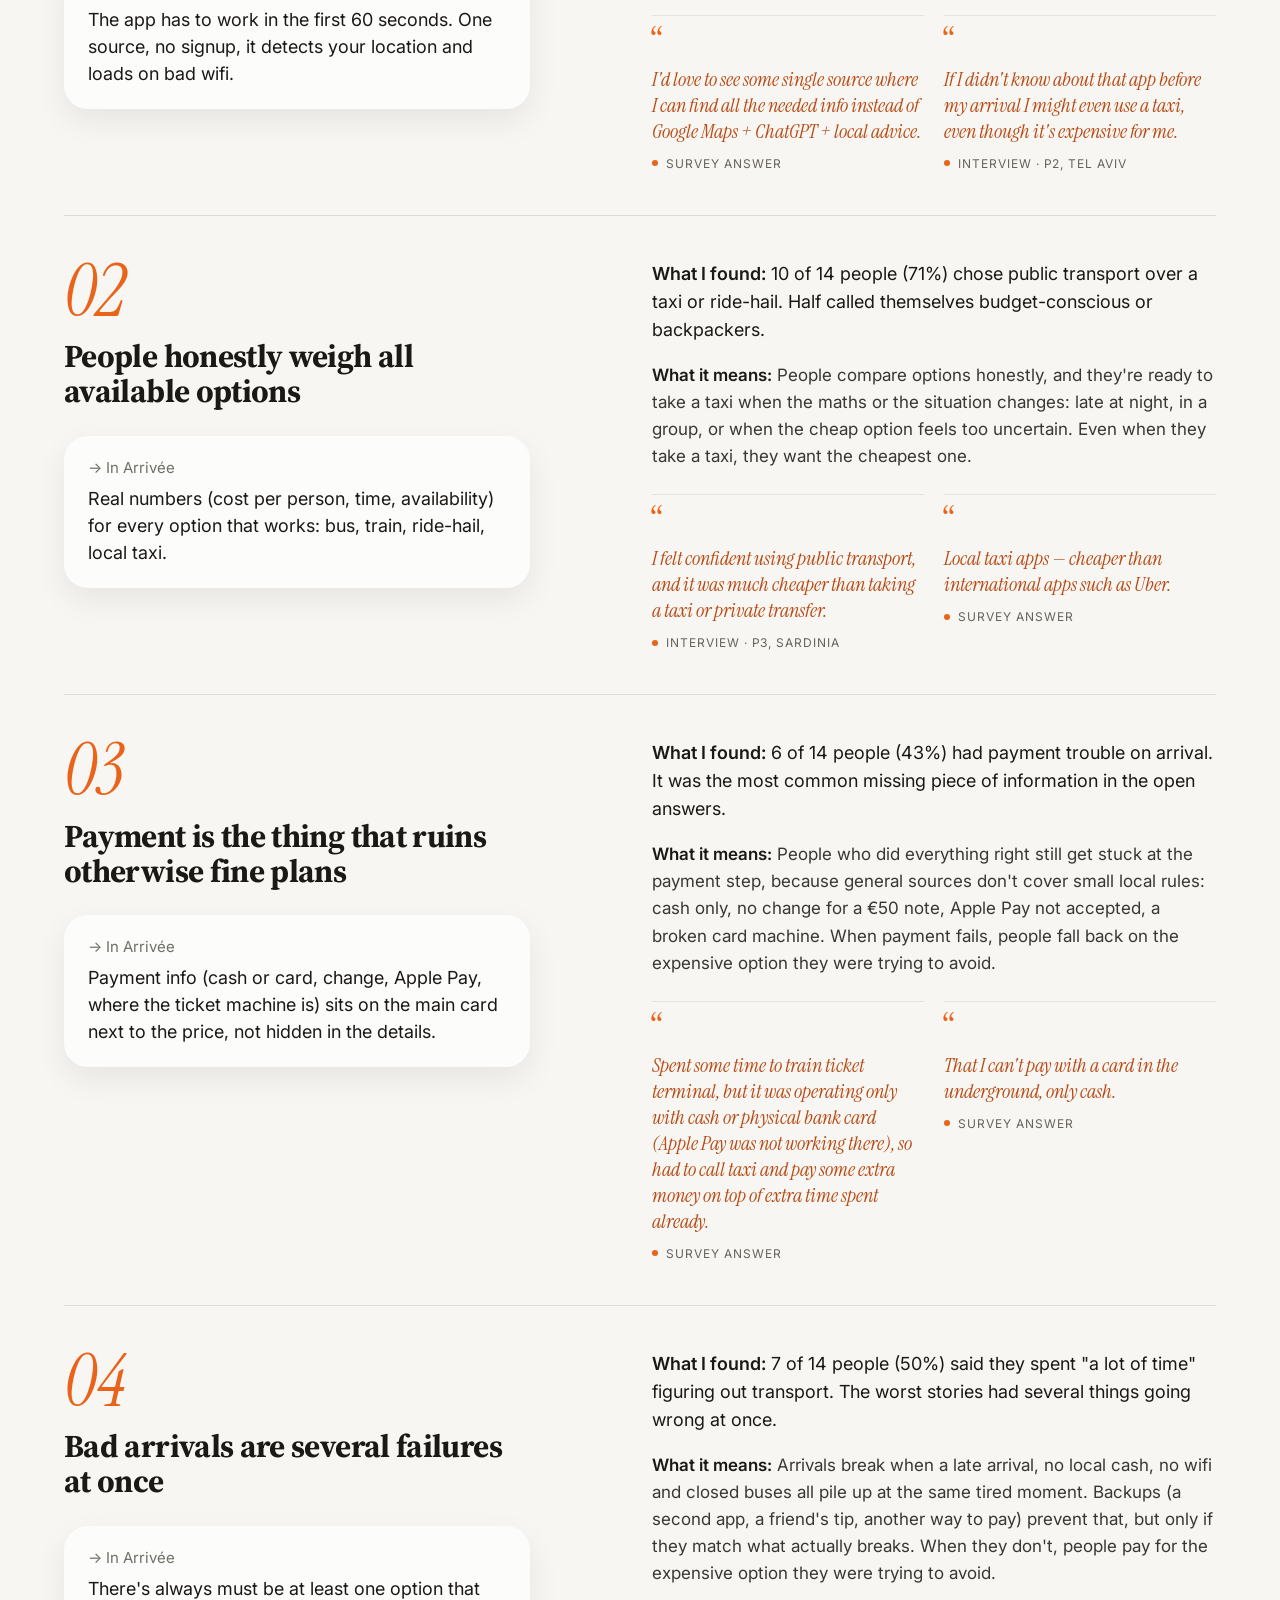
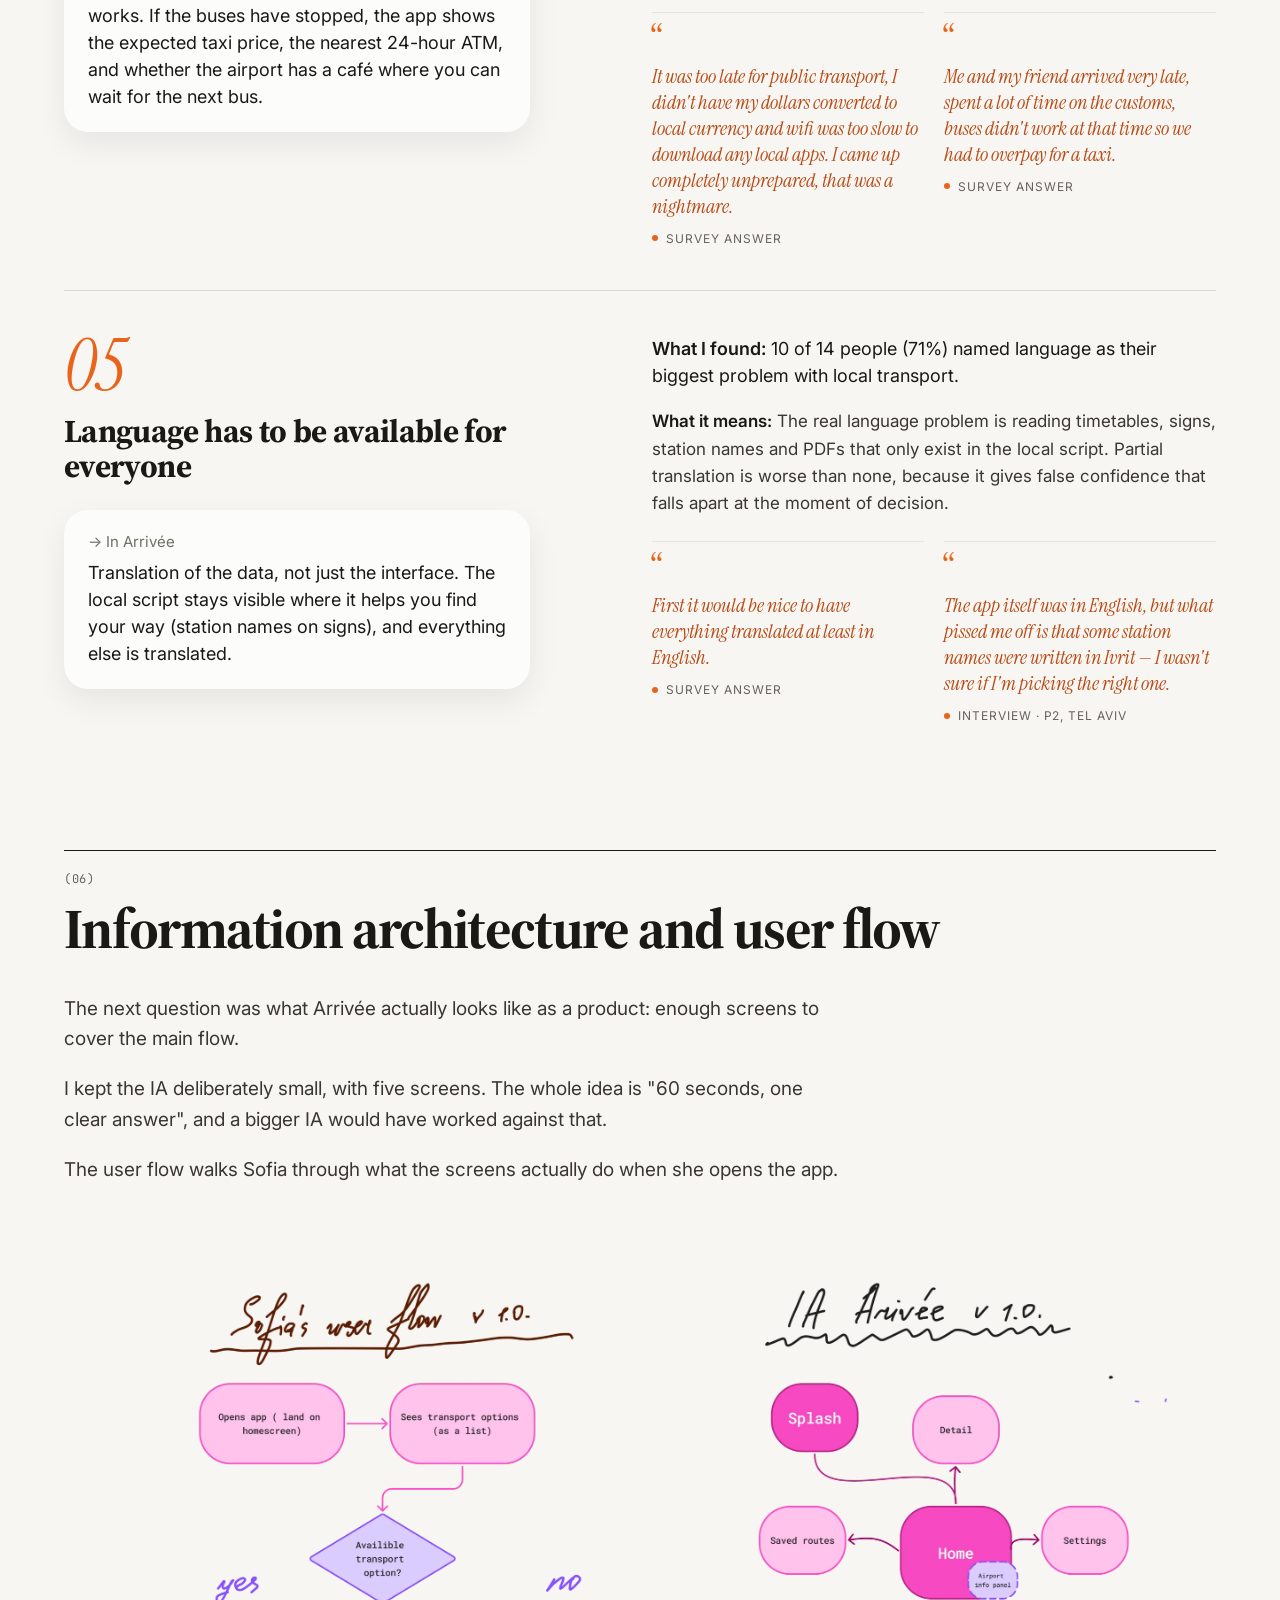
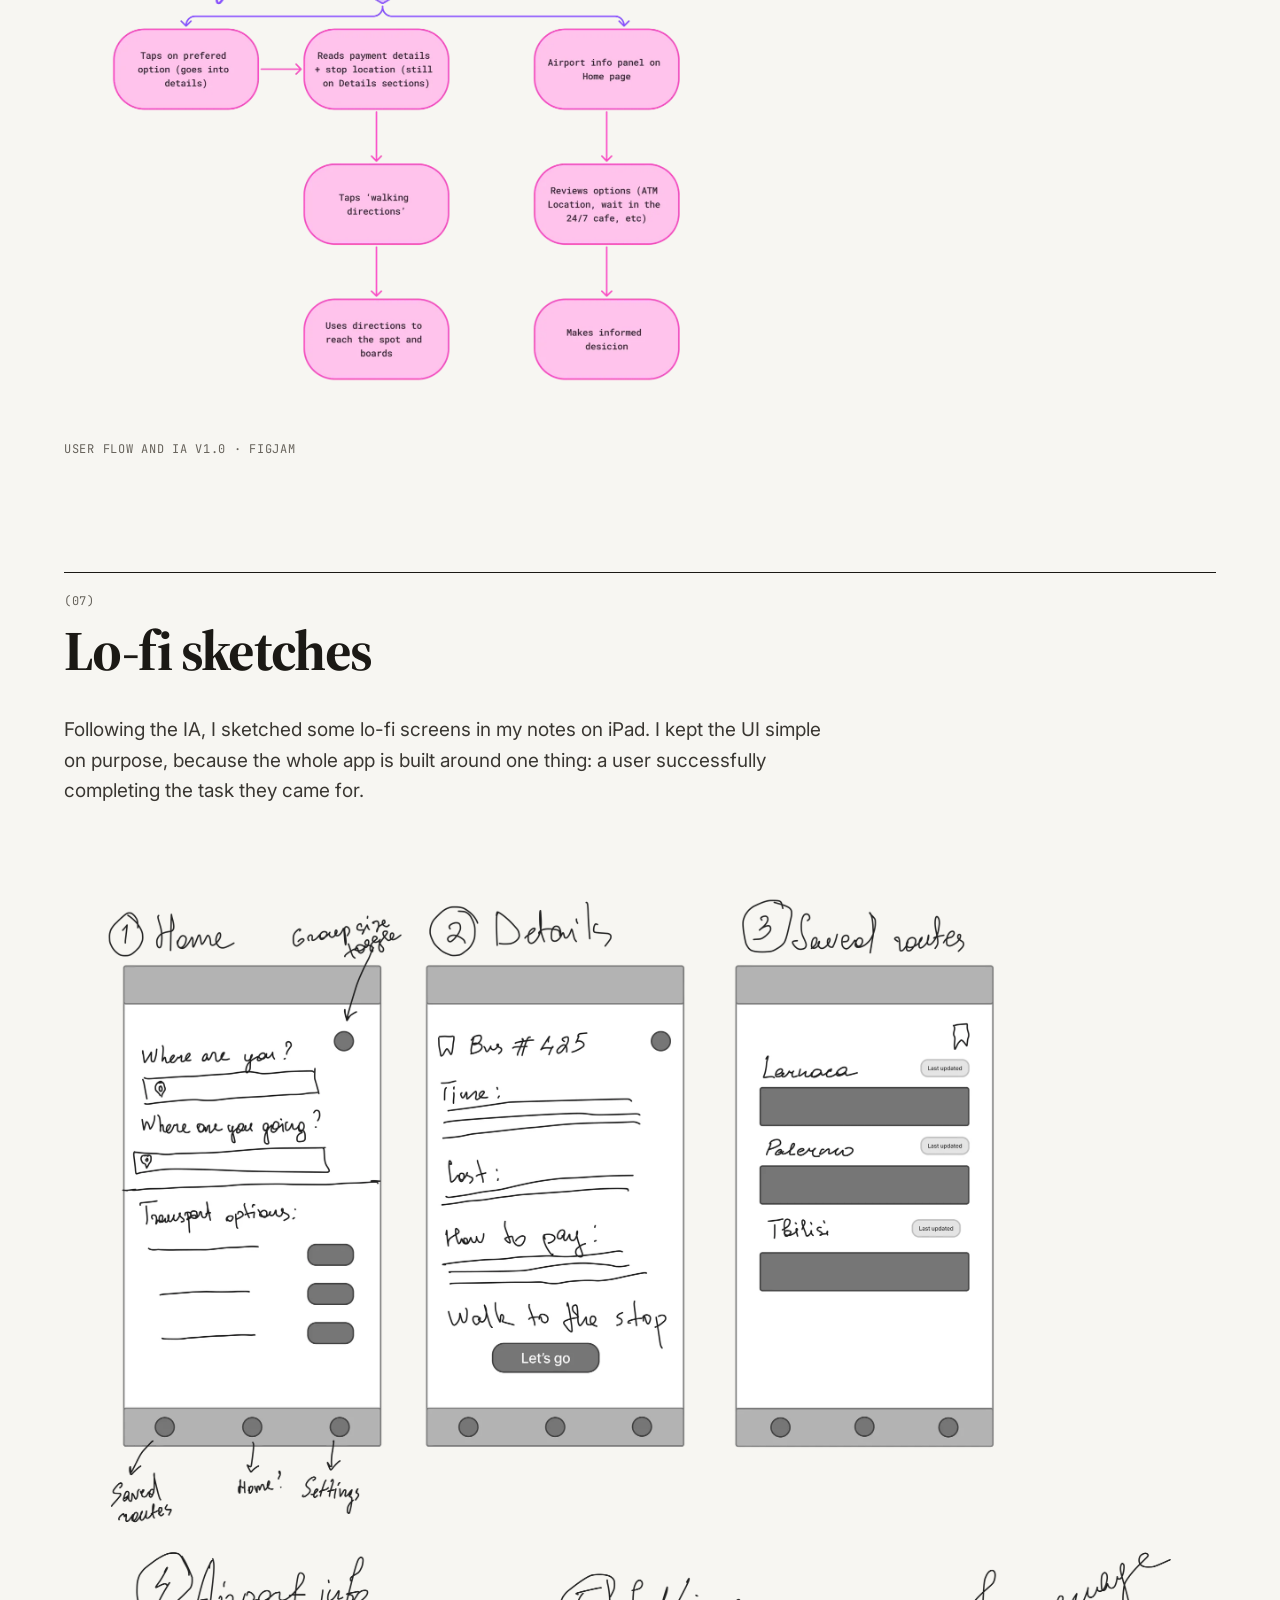
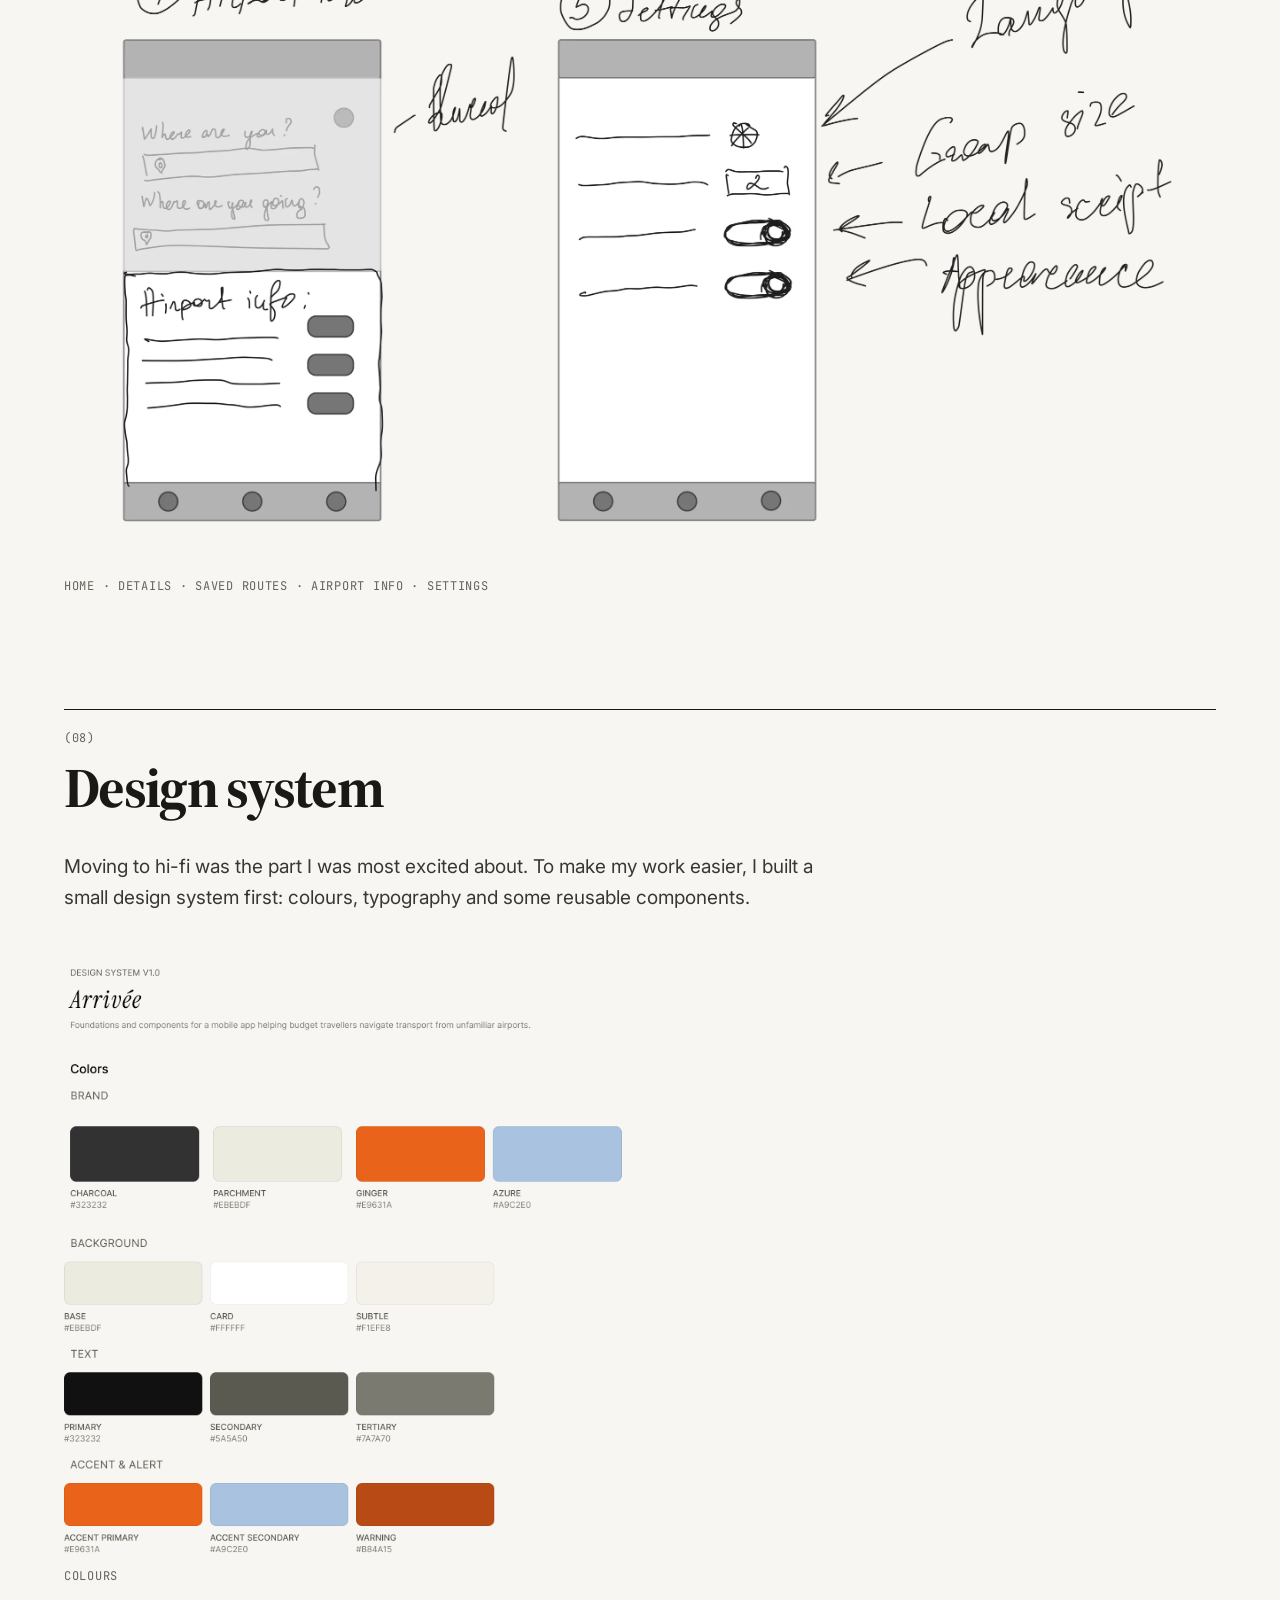
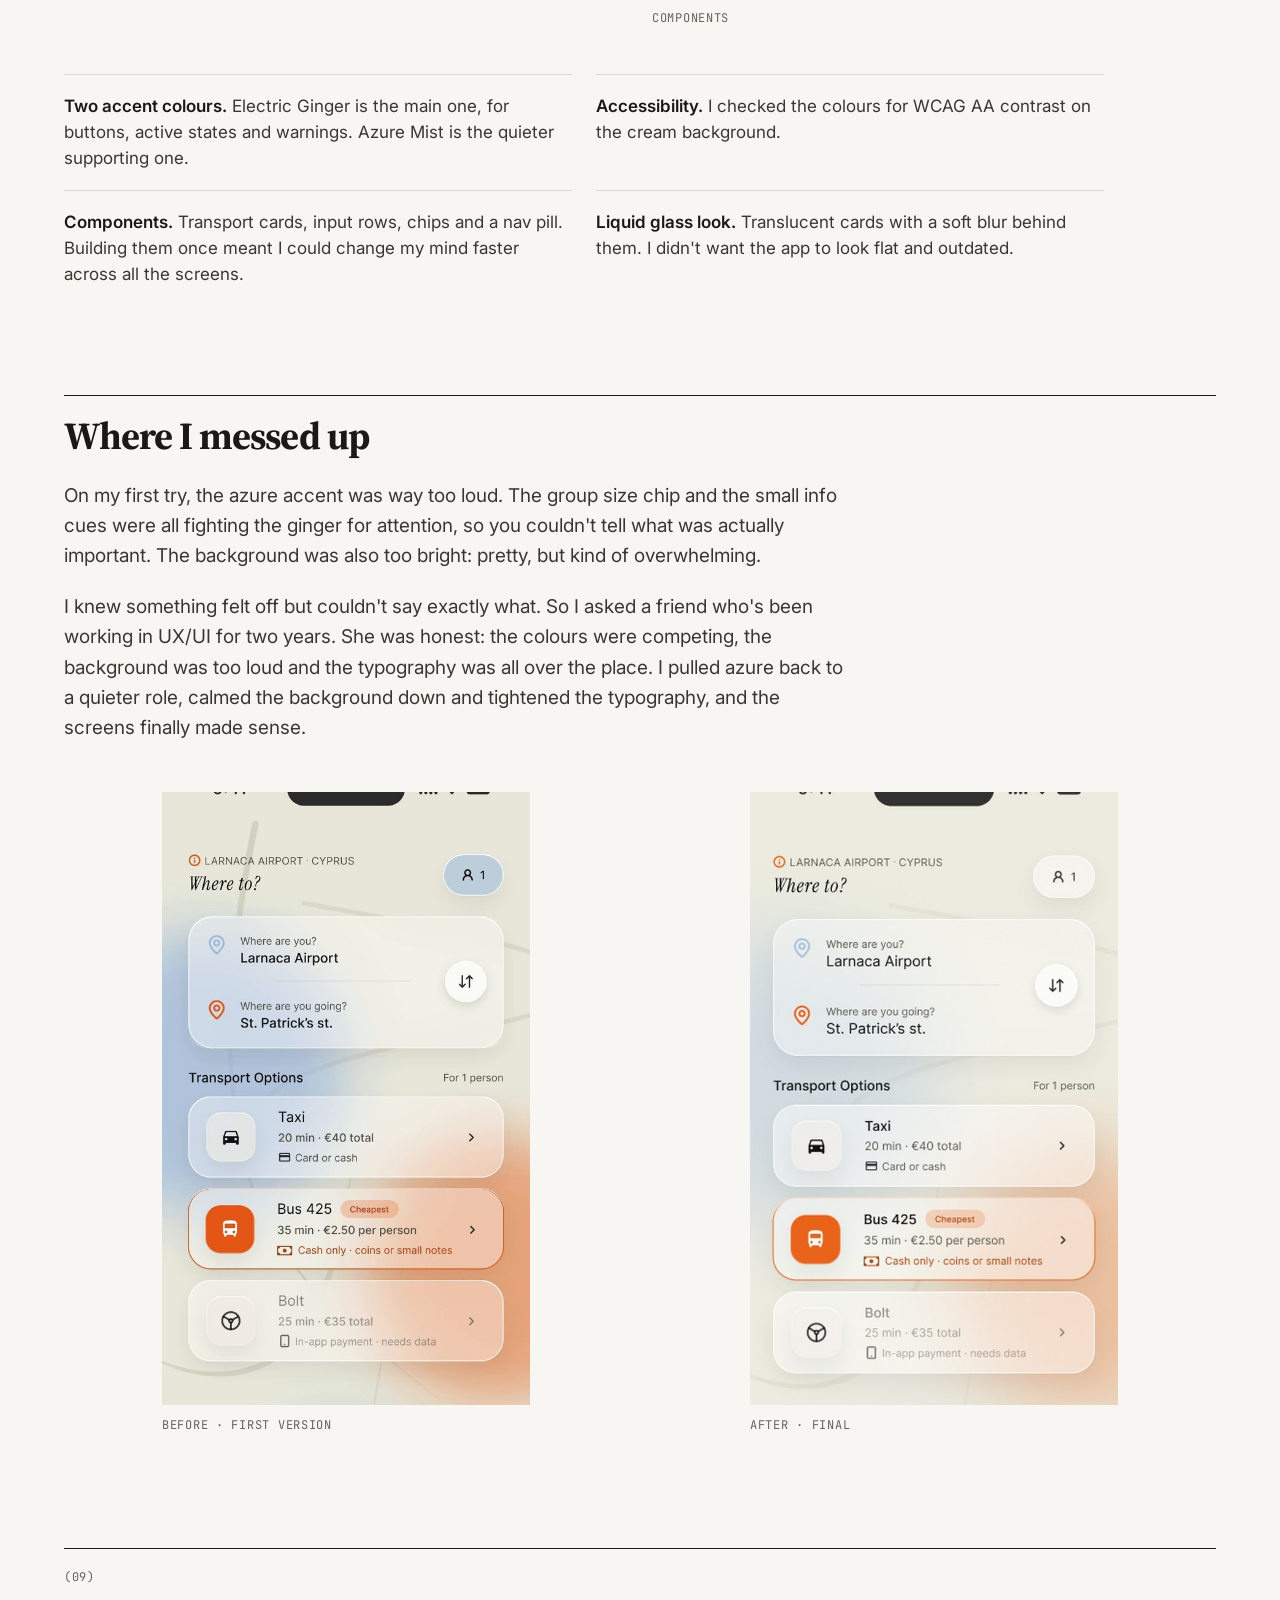
==== commit 688ca0da: "Add Vercel Web Analytics script to all pages Co-Authored-By: Claude Opus 5.5 <noreply@anthropic.com>" ====
--- a/arrivee.html
+++ b/arrivee.html
@@ -24,6 +24,8 @@
 <link href="https://fonts.googleapis.com/css2?family=Inter:opsz,wght@14..32,400..700&amp;family=JetBrains+Mono:wght@400;500&amp;family=Source+Serif+4:ital,opsz,wght@0,8..60,400..800;1,8..60,400..800&amp;family=Instrument+Serif:ital@0;1&amp;display=swap" rel="stylesheet">
 <link rel="stylesheet" href="css/site.css">
 <script>document.documentElement.classList.add('js');</script>
+<script>window.va = window.va || function () { (window.vaq = window.vaq || []).push(arguments); };</script>
+<script defer src="/_vercel/insights/script.js"></script>
 <style>
 body{margin:0; background-color: #F7F6F2; }
 </style>
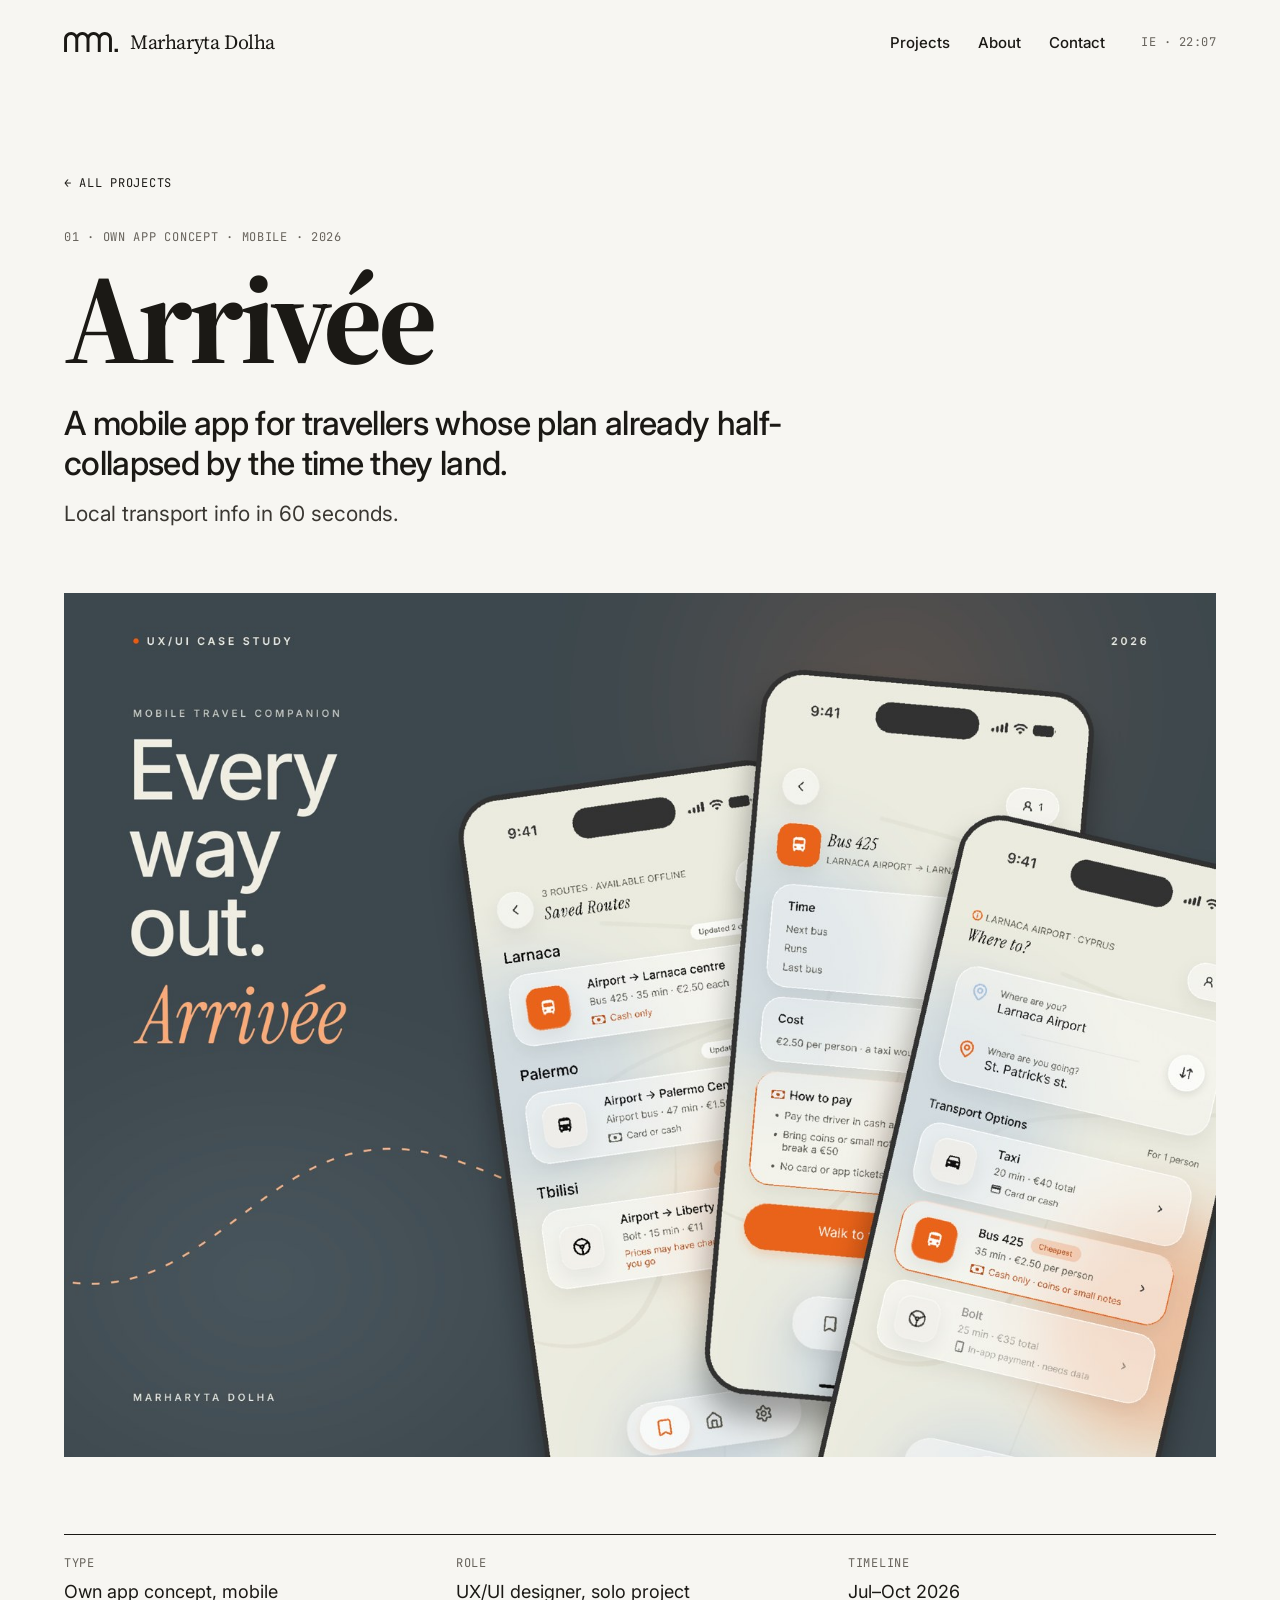
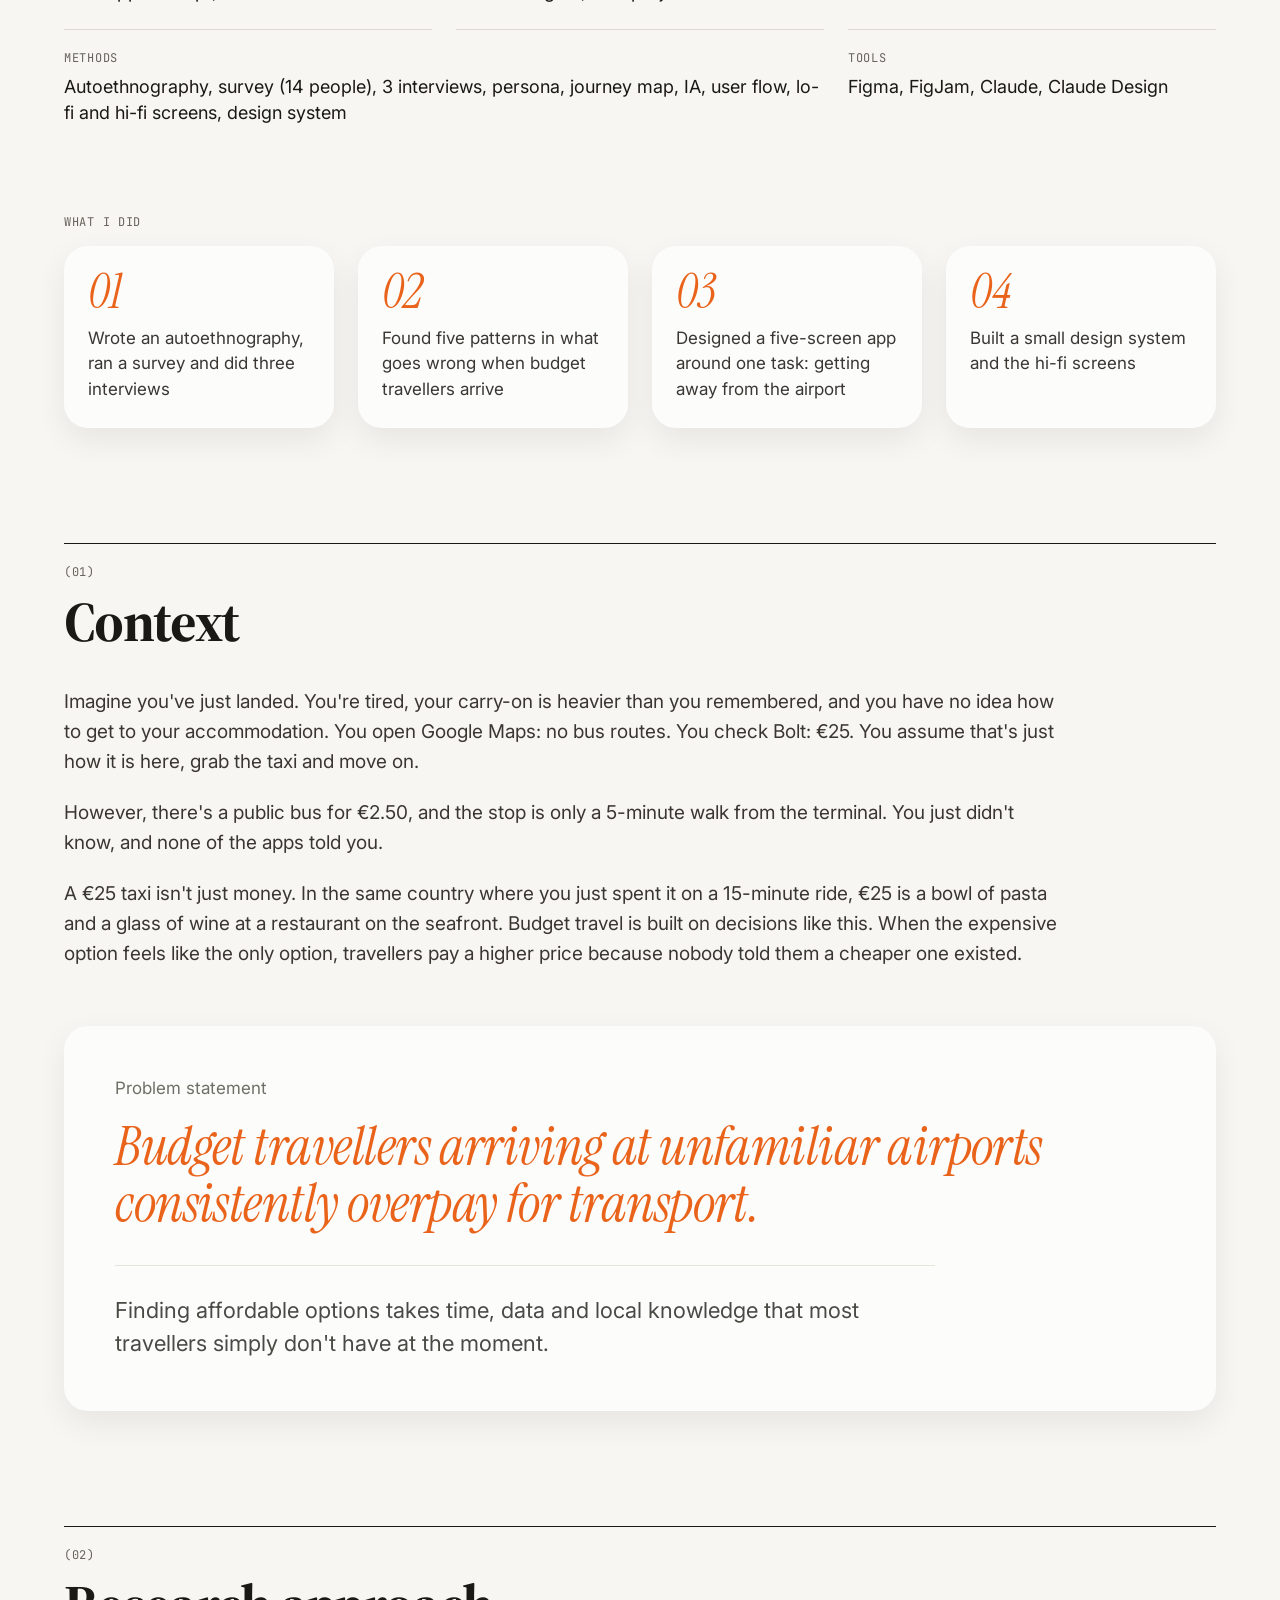
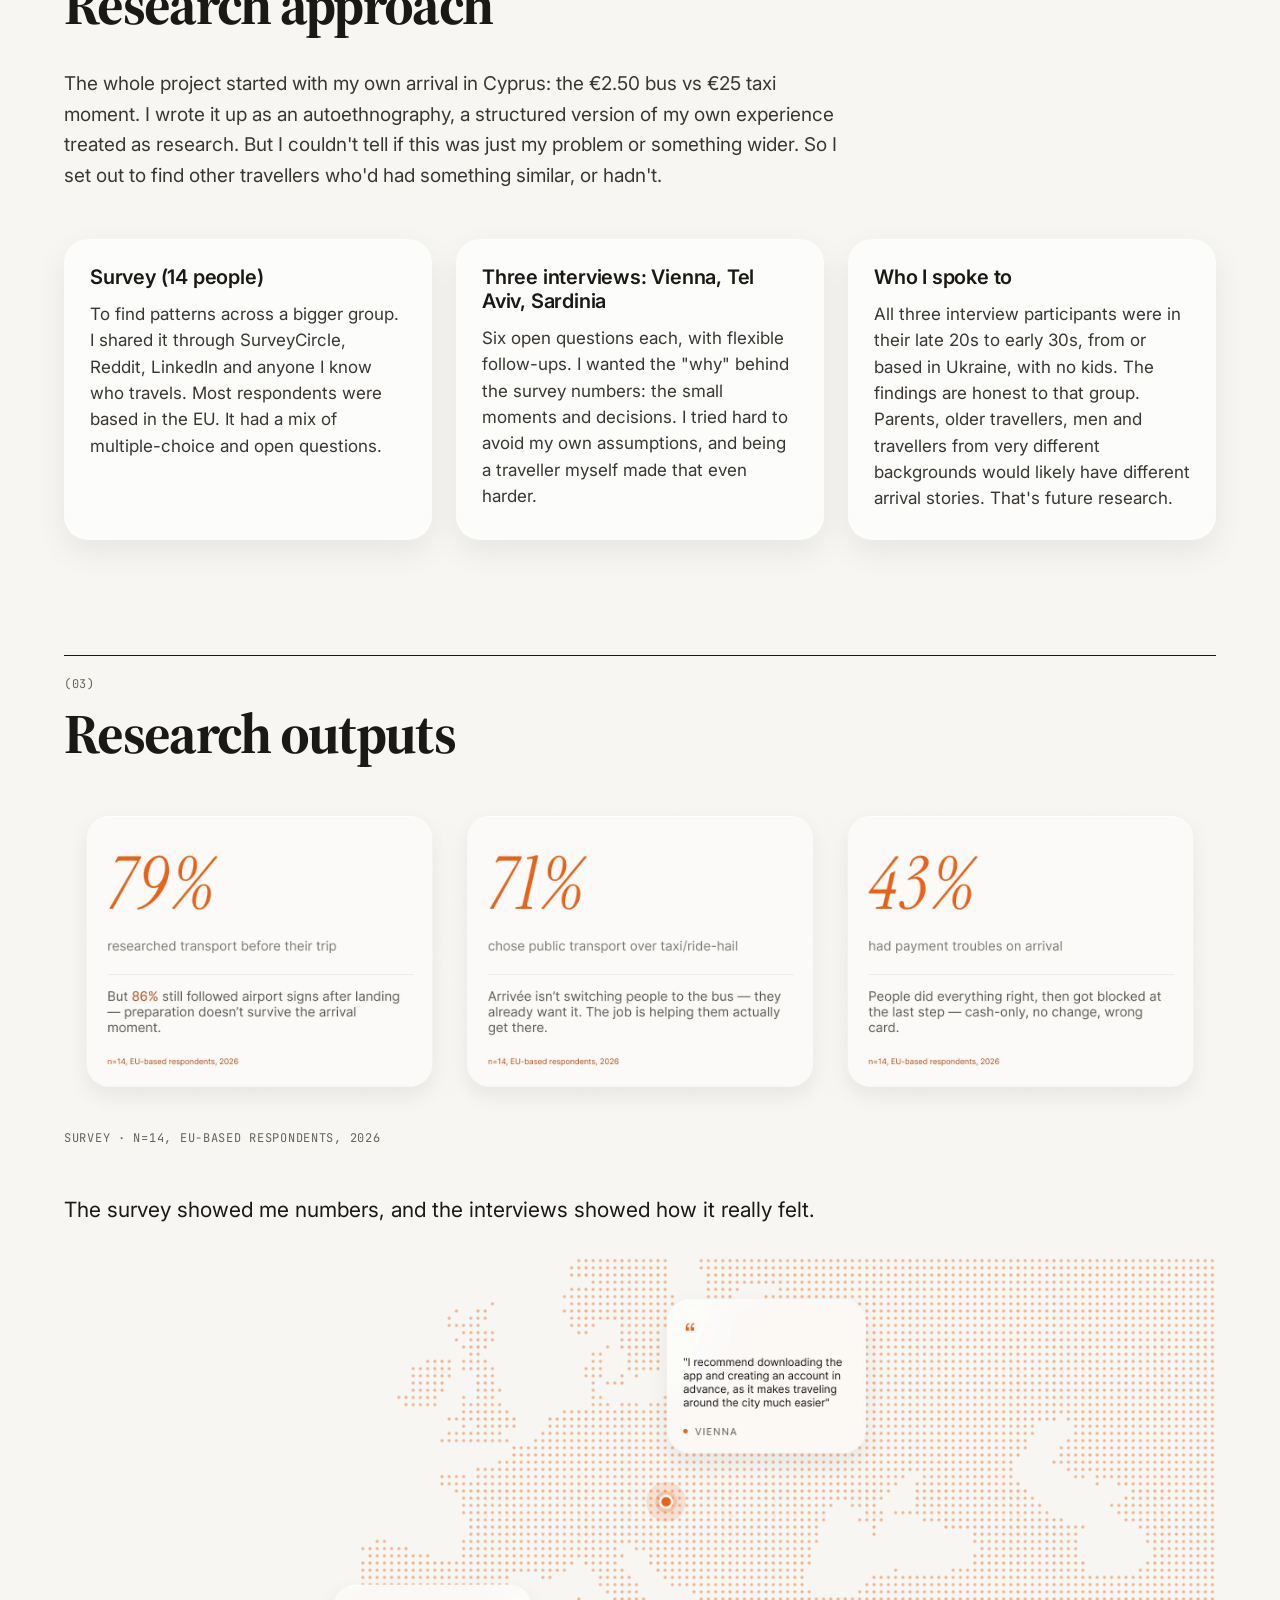
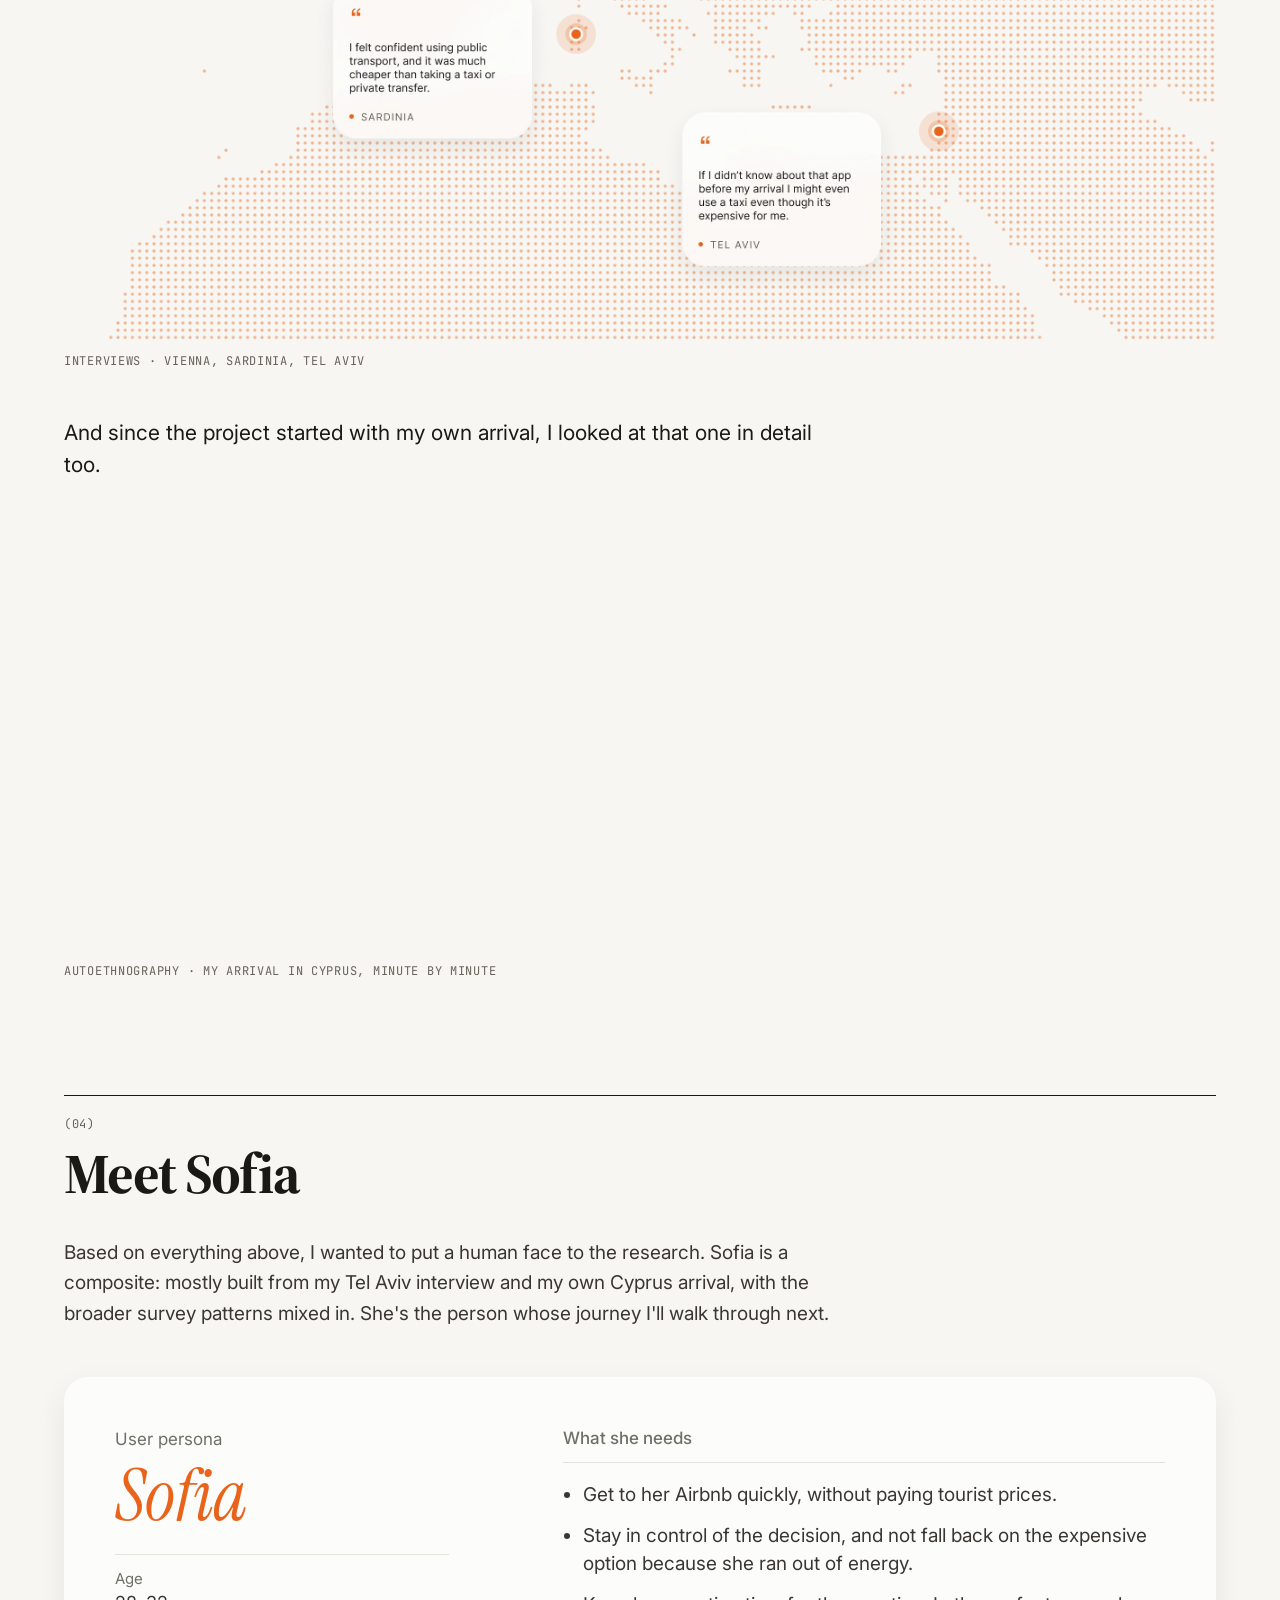
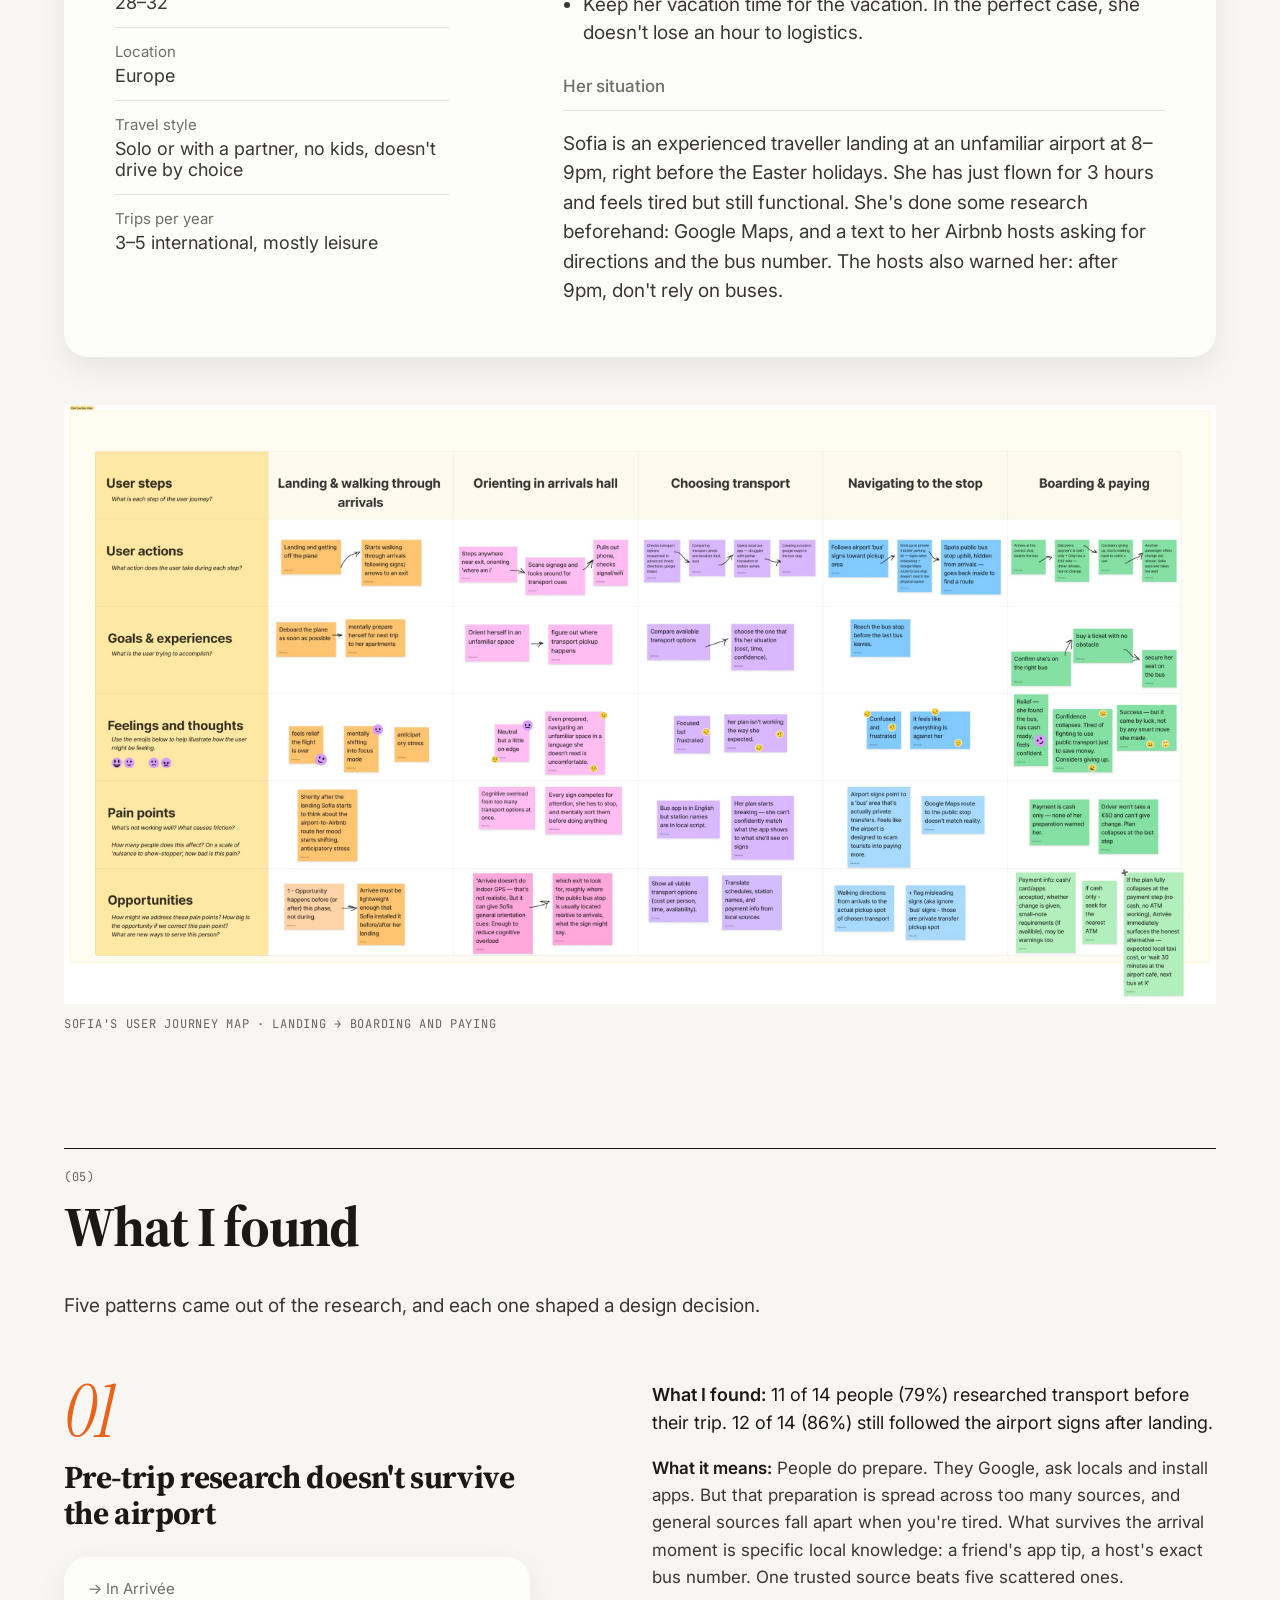
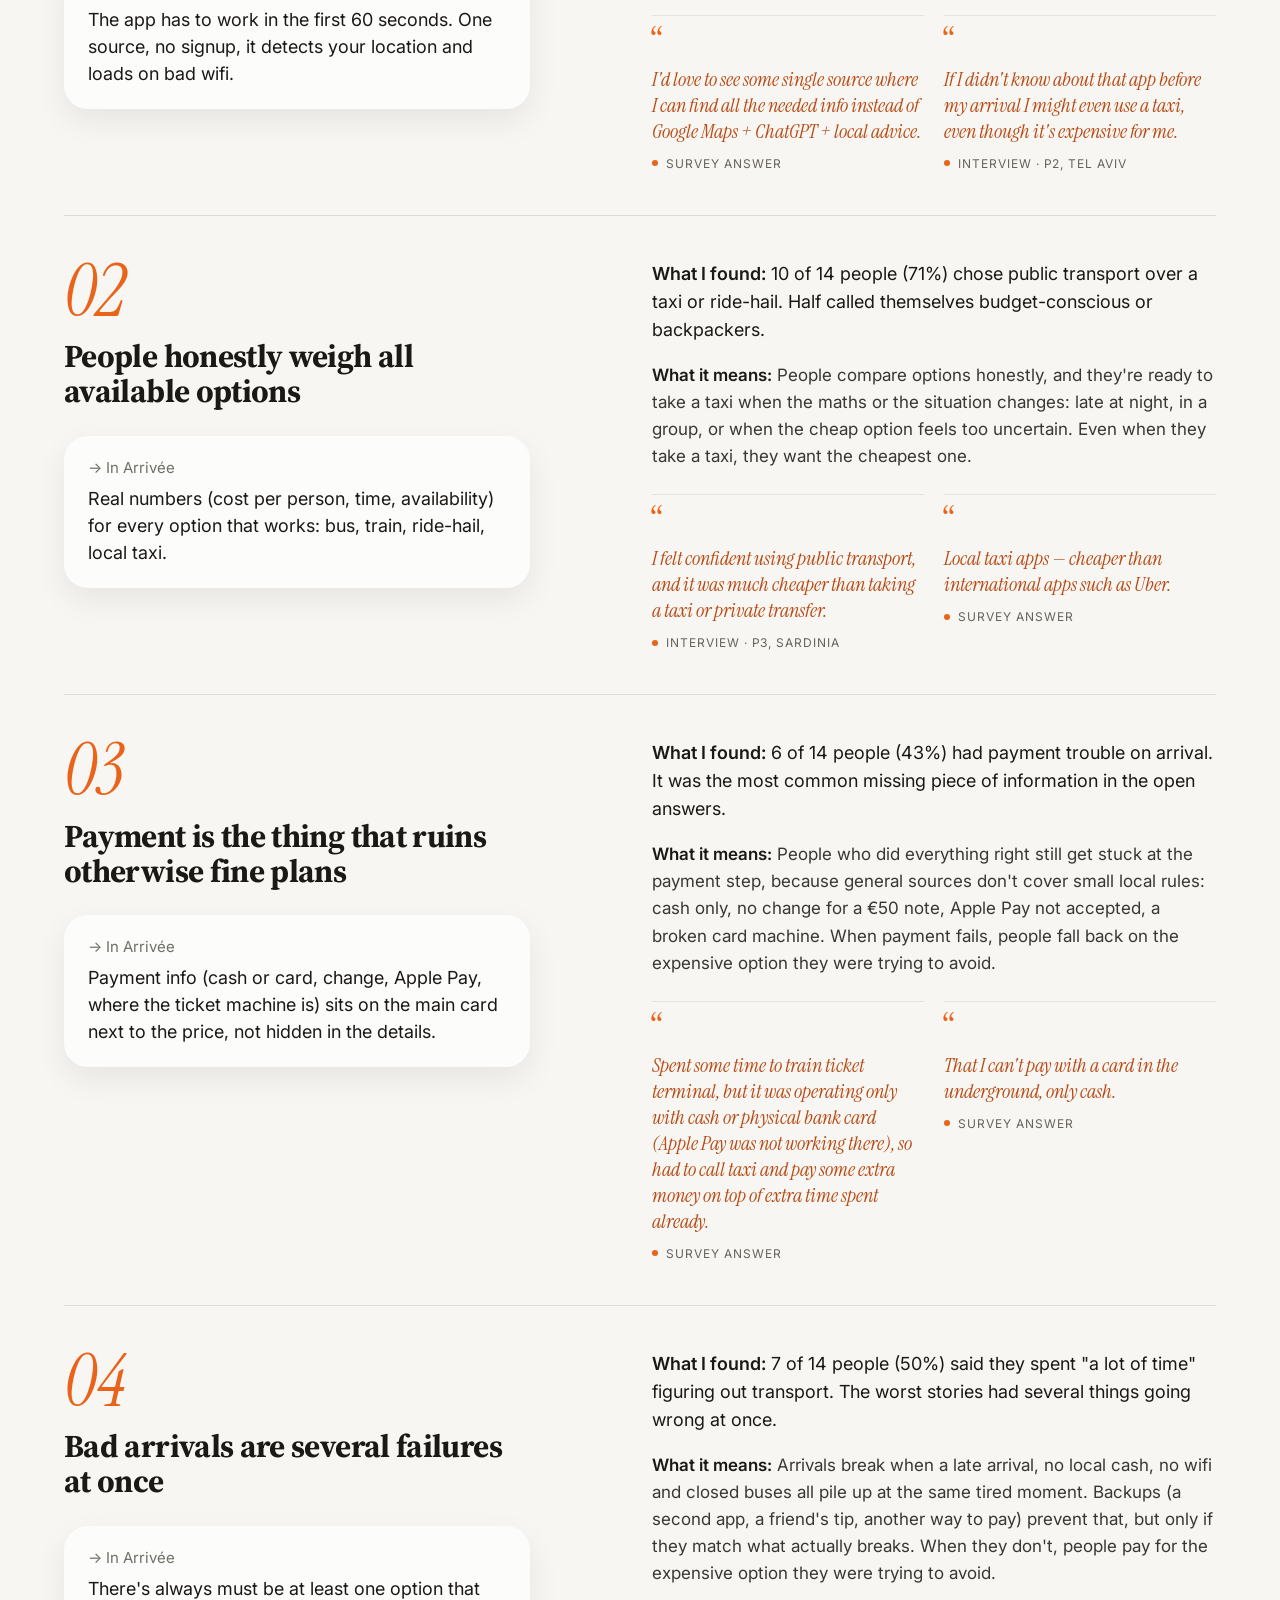
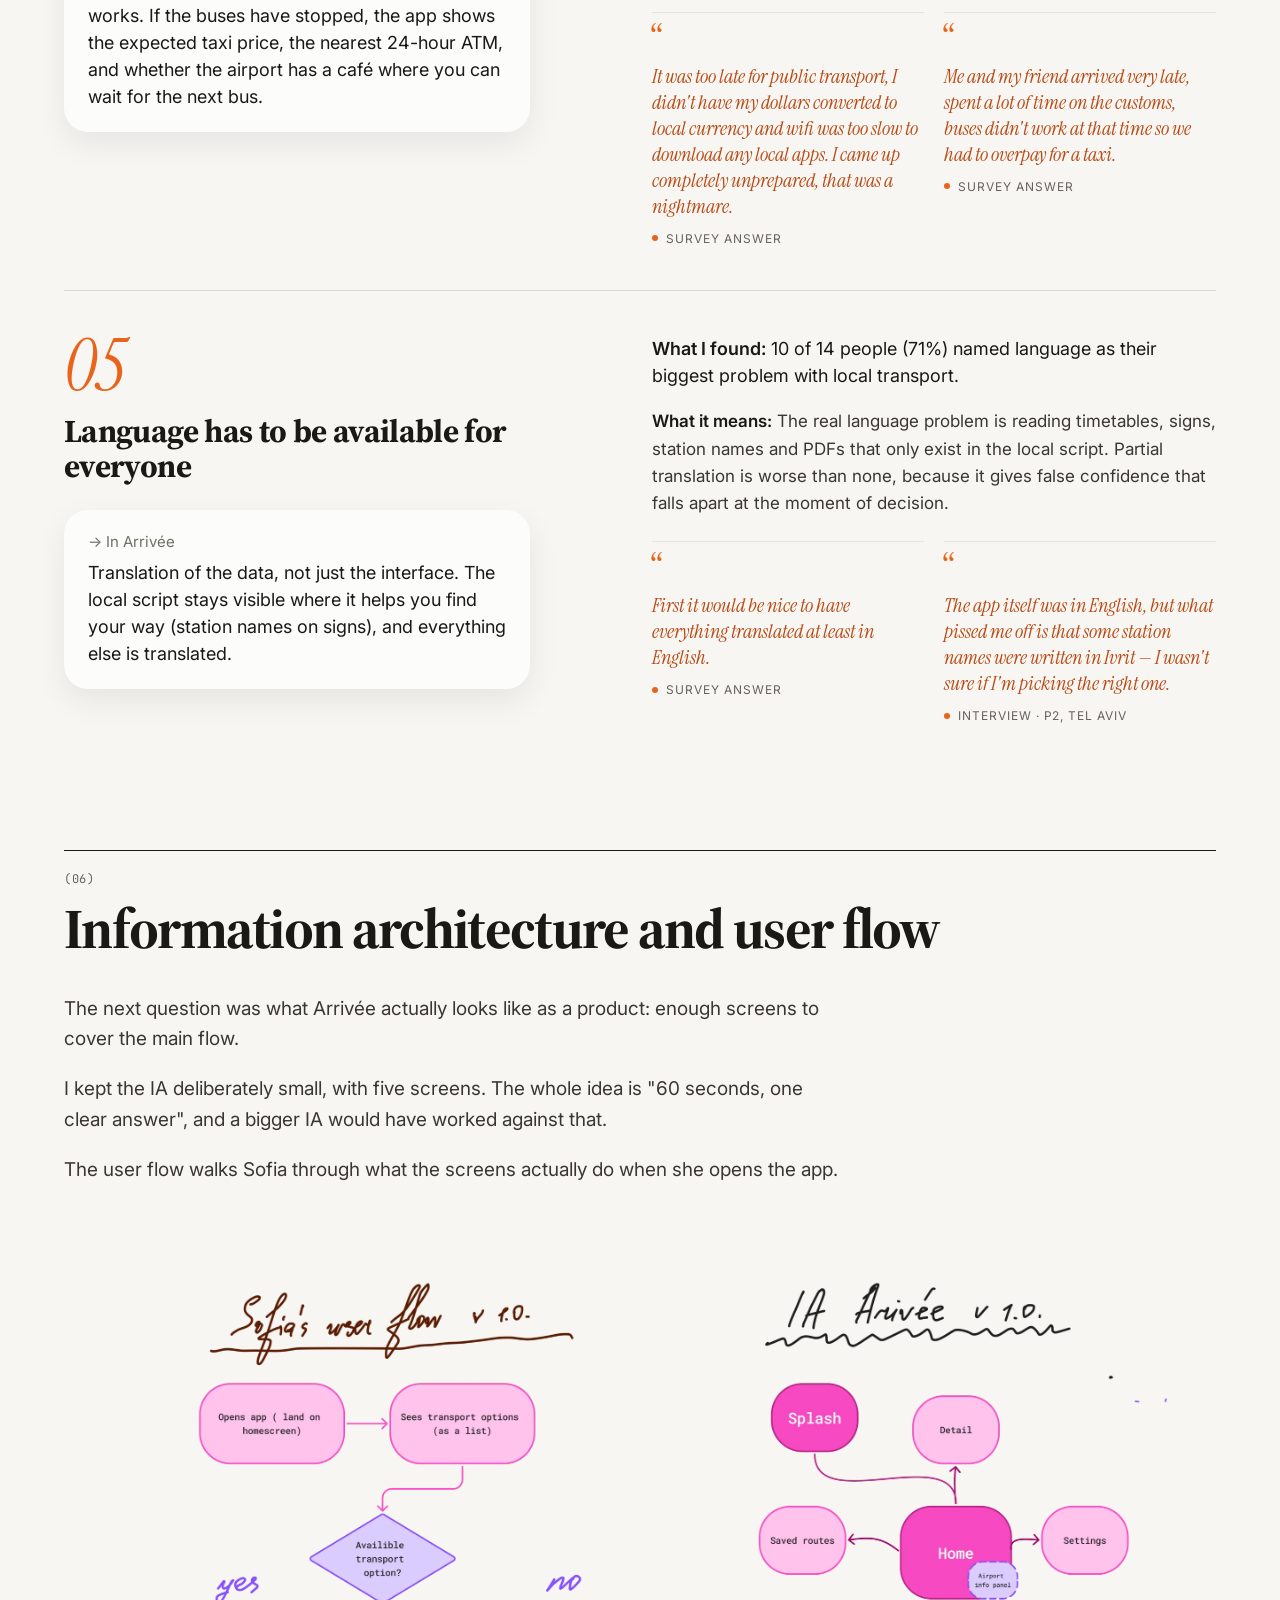
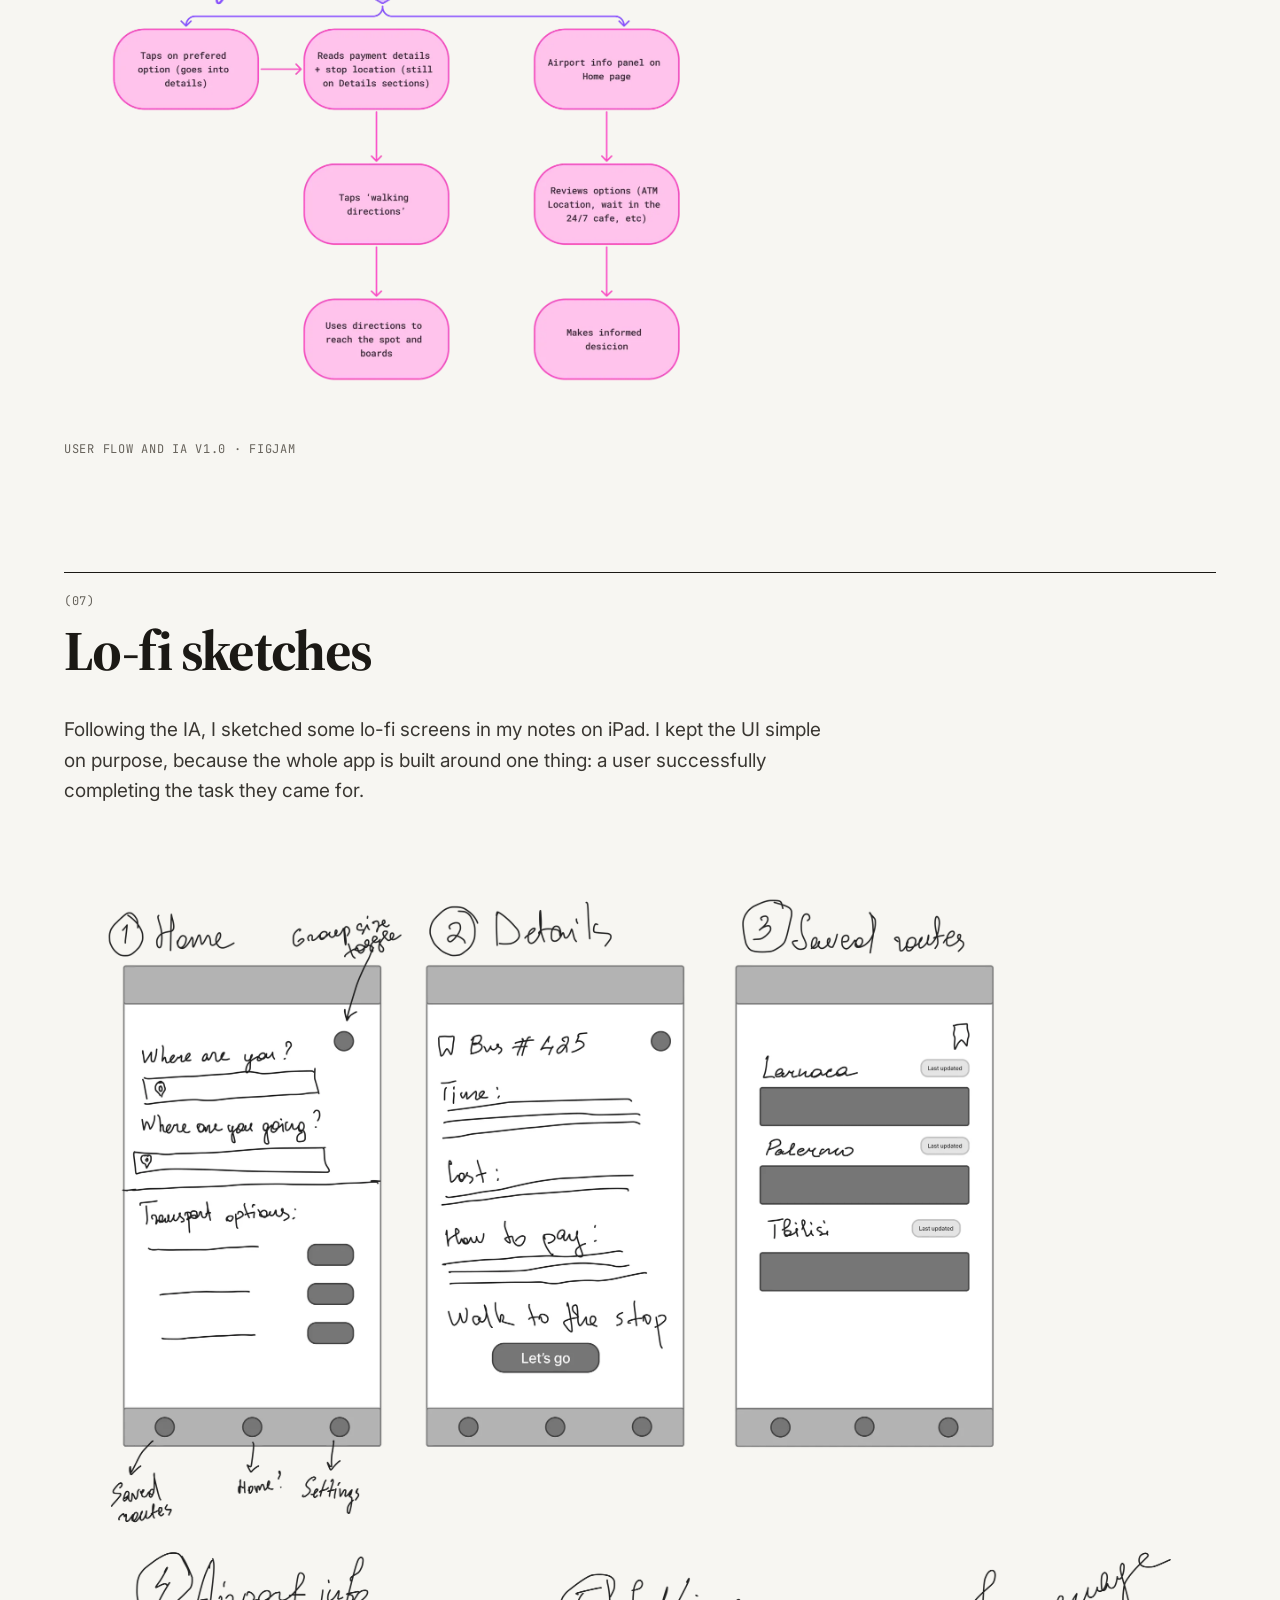
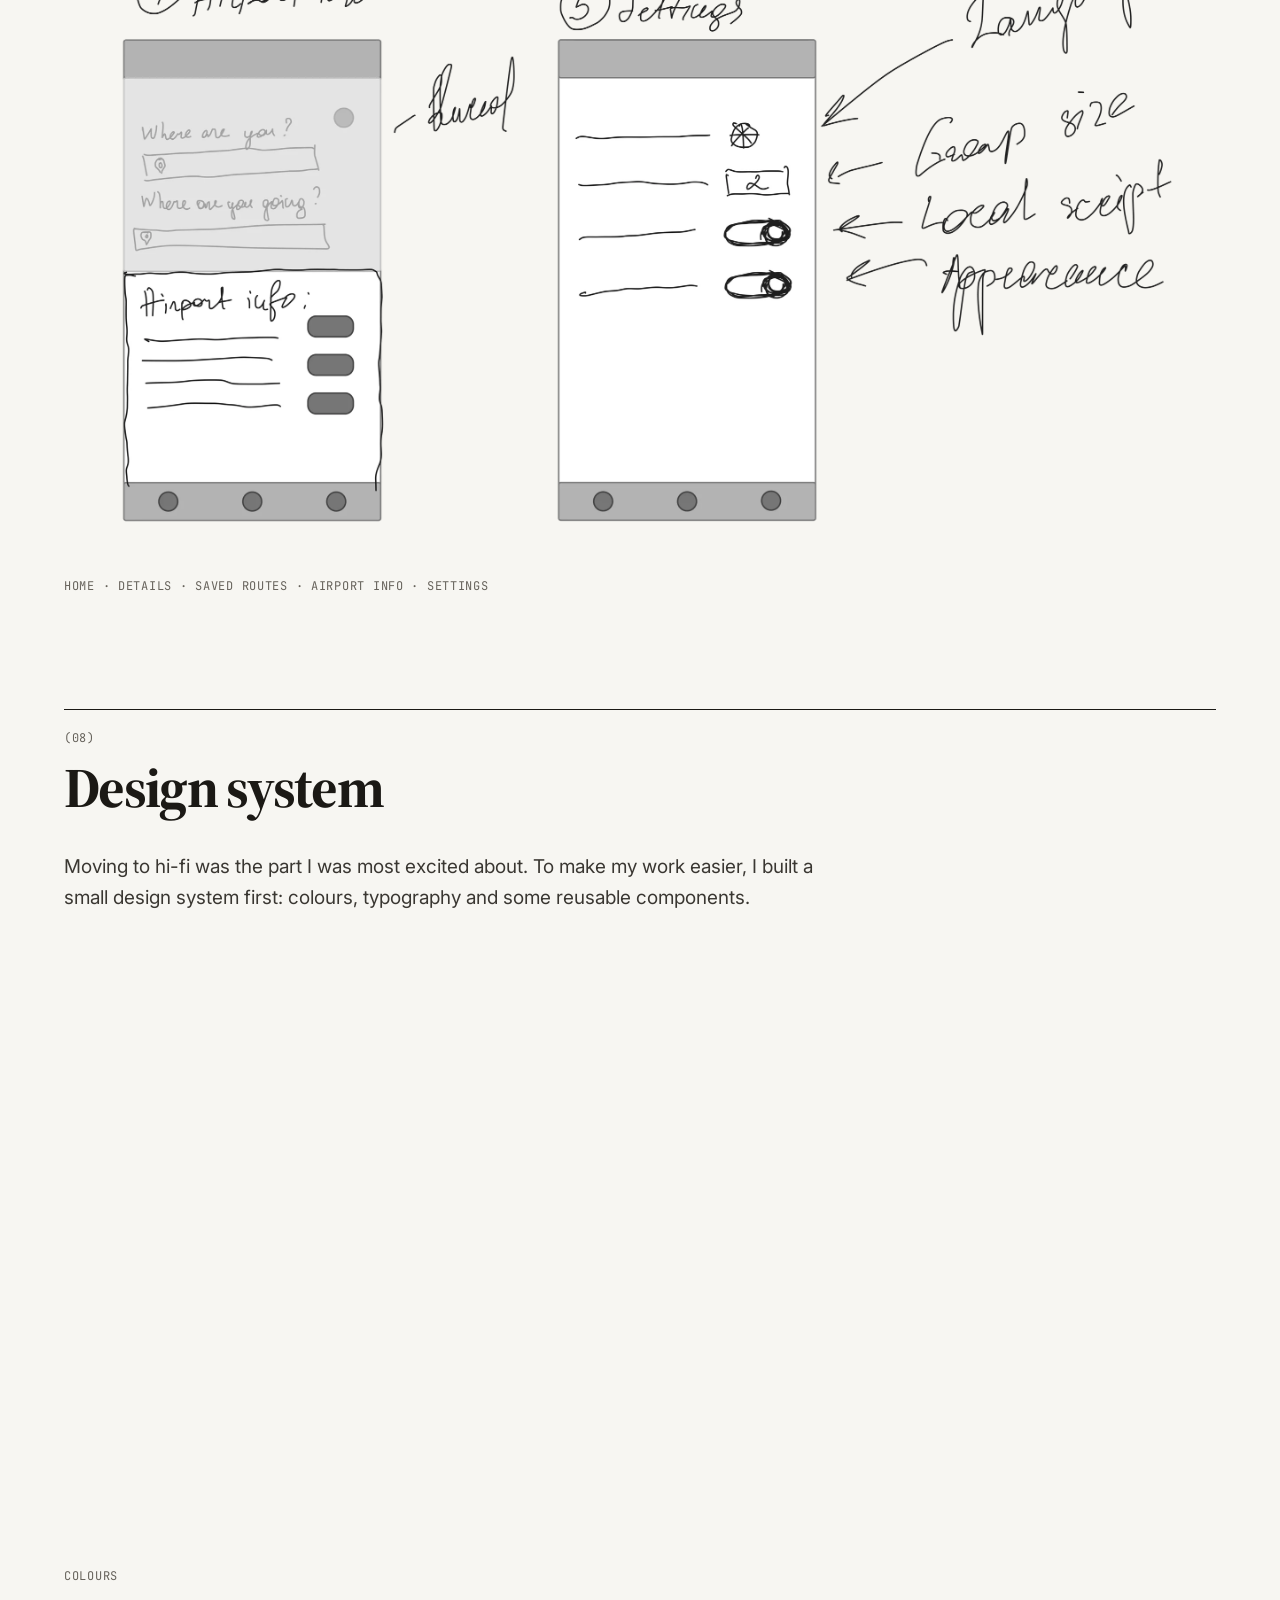
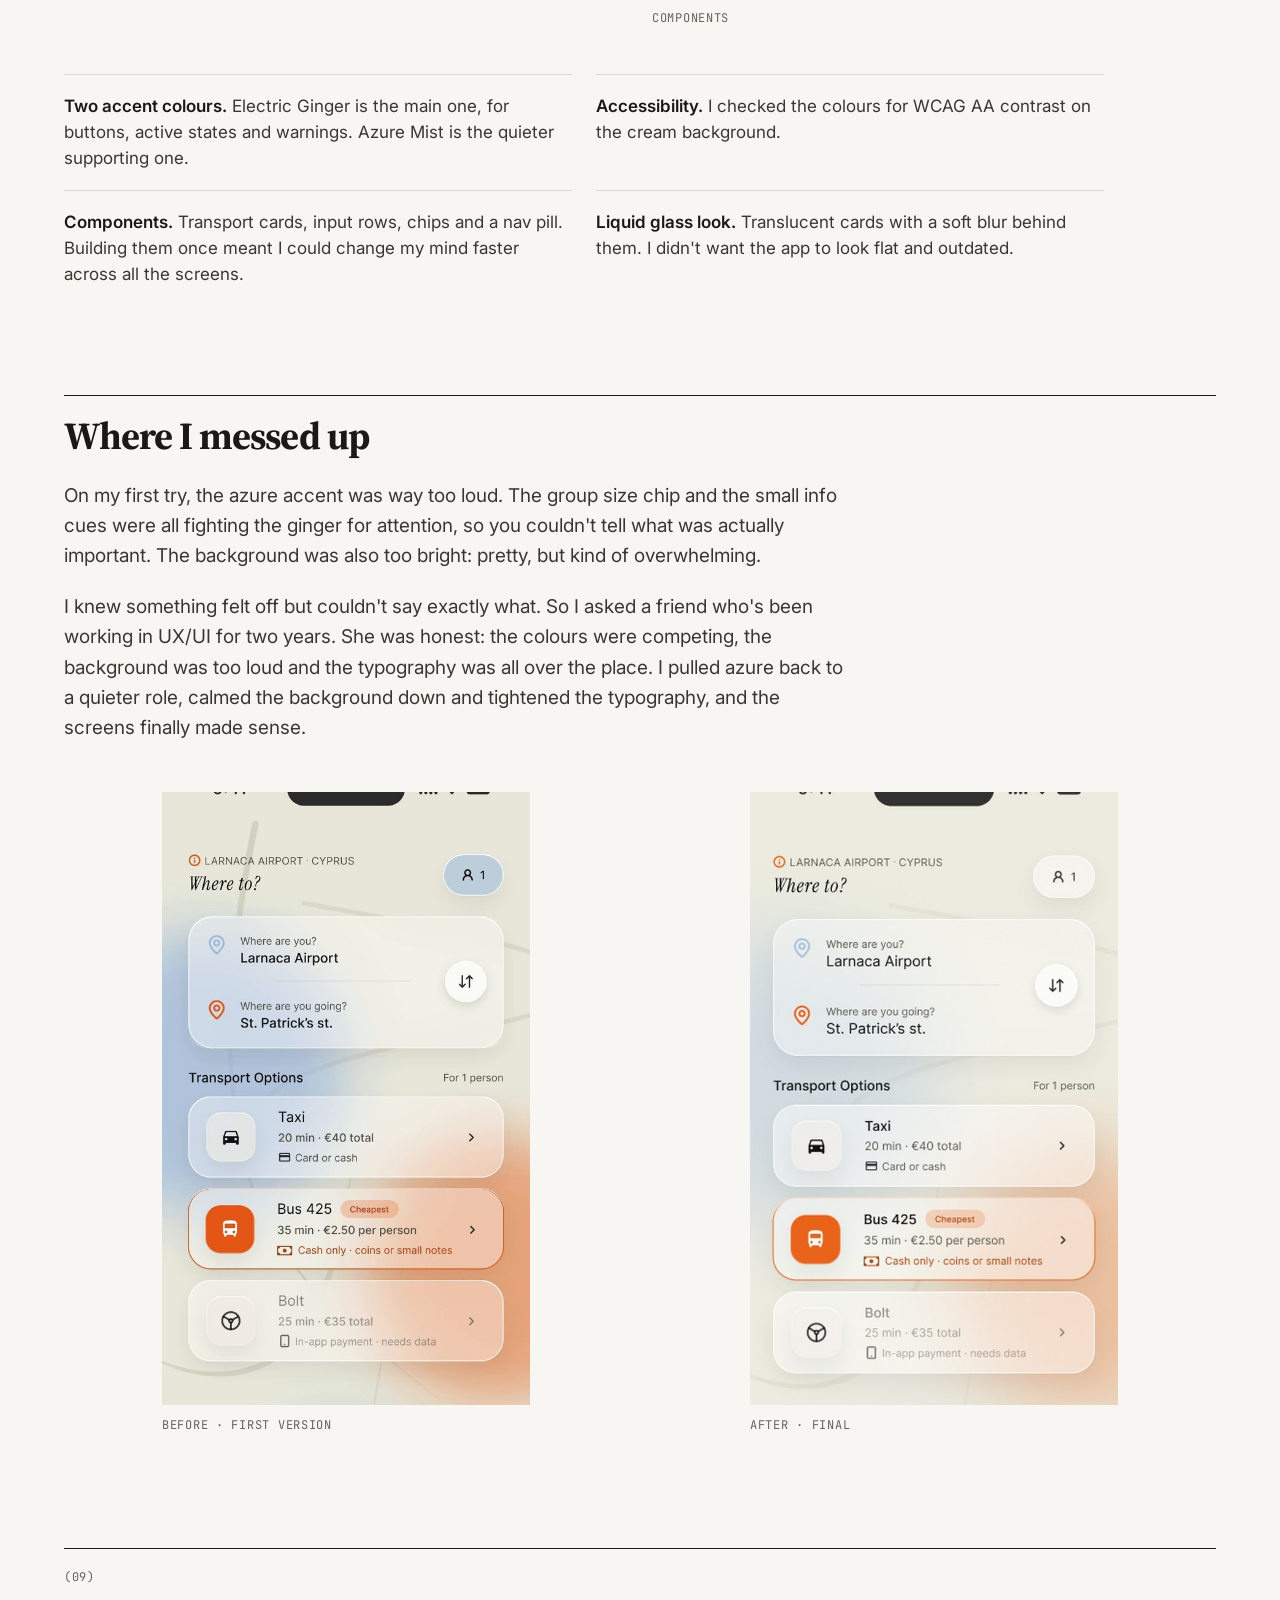
==== commit e7d6f099: "Install and configure Vercel Web Analytics Implemented Vercel Web Analytics for this static HTML por" ====
--- a/arrivee.html
+++ b/arrivee.html
@@ -24,11 +24,10 @@
 <link href="https://fonts.googleapis.com/css2?family=Inter:opsz,wght@14..32,400..700&amp;family=JetBrains+Mono:wght@400;500&amp;family=Source+Serif+4:ital,opsz,wght@0,8..60,400..800;1,8..60,400..800&amp;family=Instrument+Serif:ital@0;1&amp;display=swap" rel="stylesheet">
 <link rel="stylesheet" href="css/site.css">
 <script>document.documentElement.classList.add('js');</script>
-<script>window.va = window.va || function () { (window.vaq = window.vaq || []).push(arguments); };</script>
-<script defer src="/_vercel/insights/script.js"></script>
 <style>
 body{margin:0; background-color: #F7F6F2; }
 </style>
+<script defer src="https://cdn.vercel-insights.com/v1/script.js"></script>
 </head>
 <body>
 <a class="skip-link" href="#main">Skip to content</a>
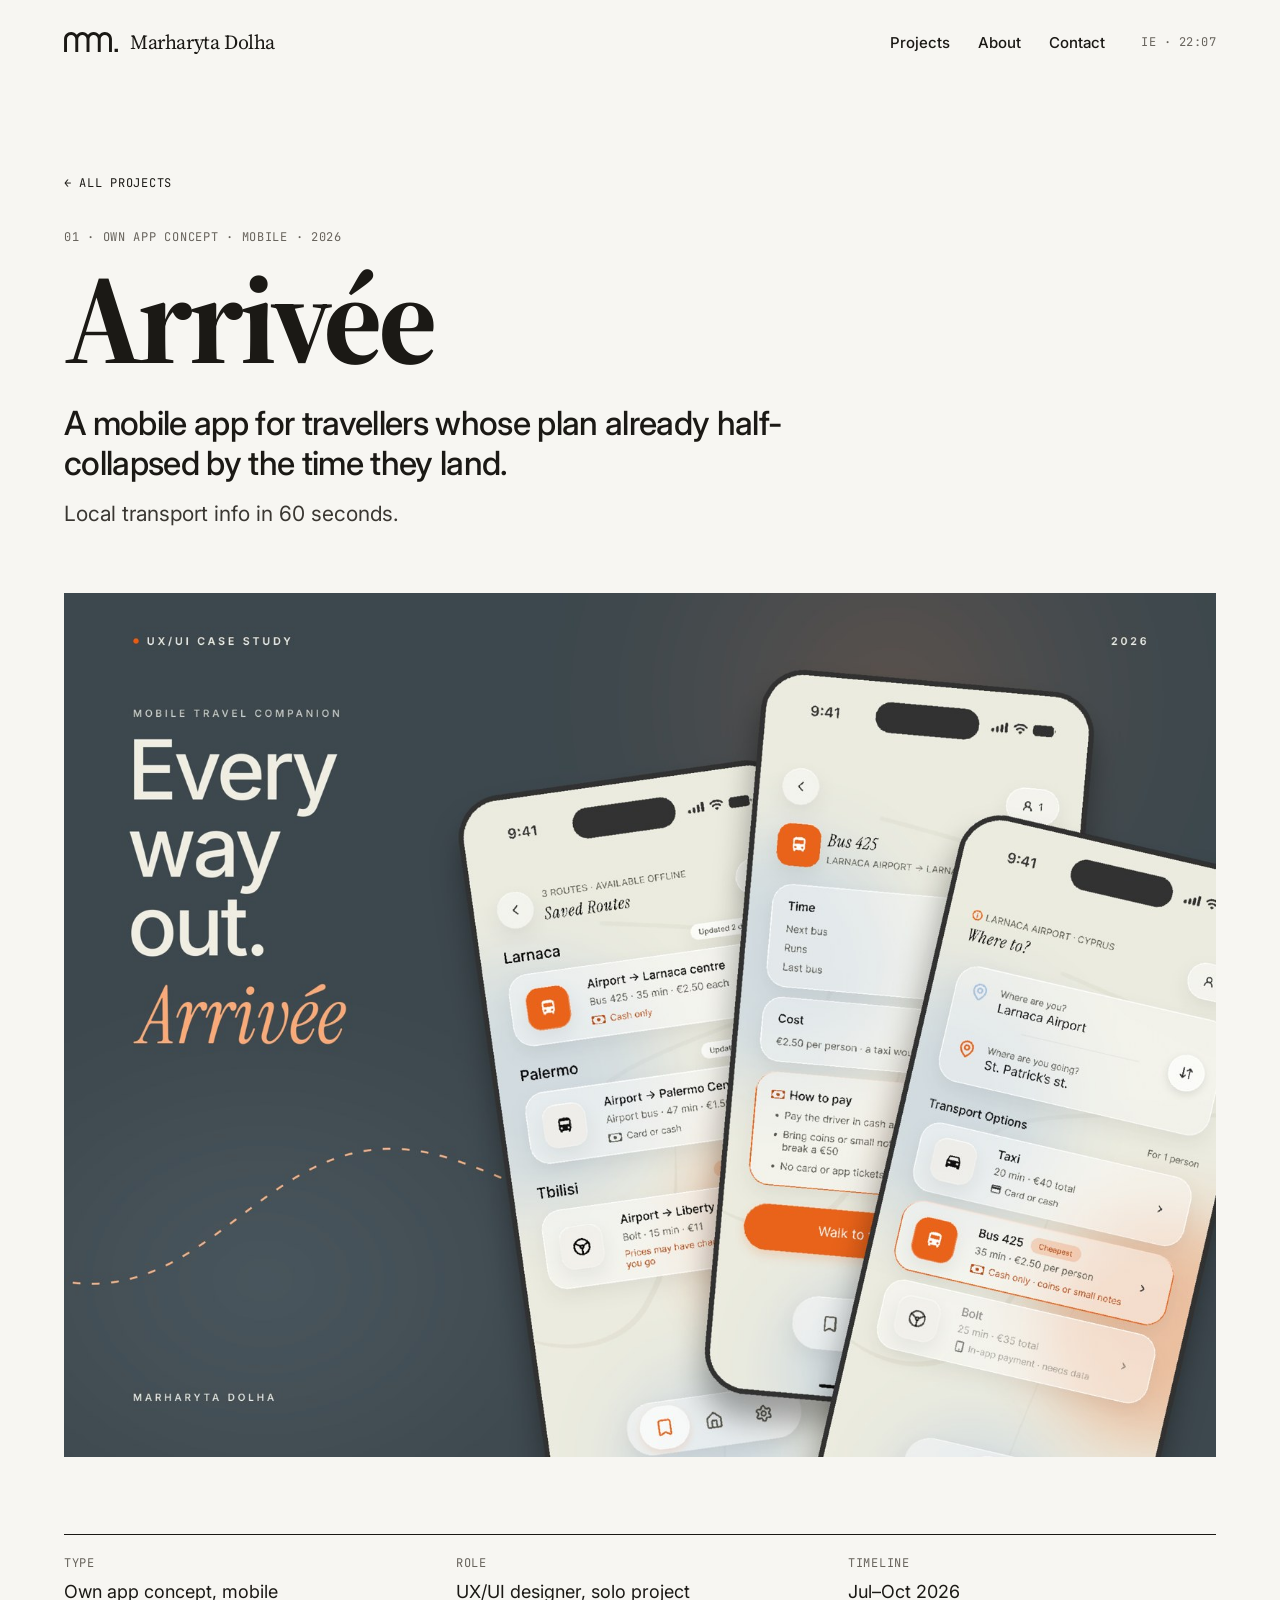
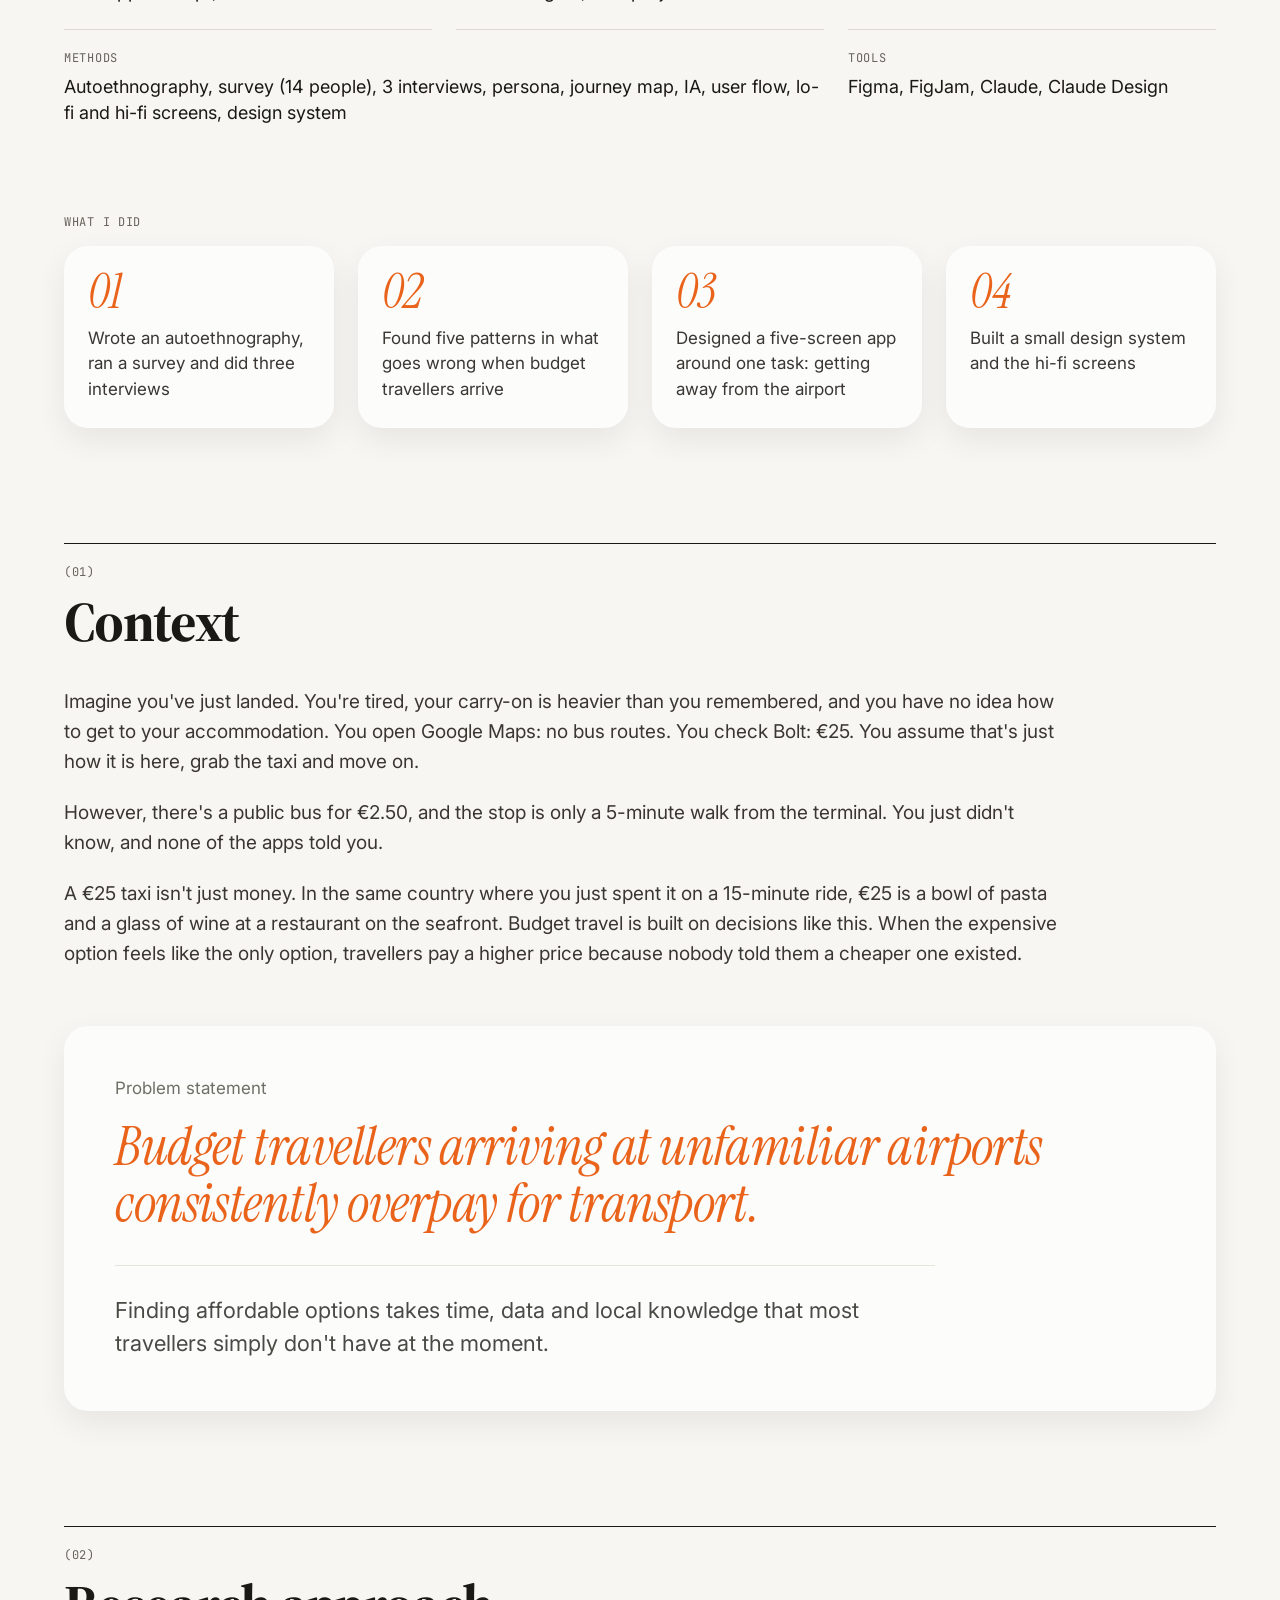
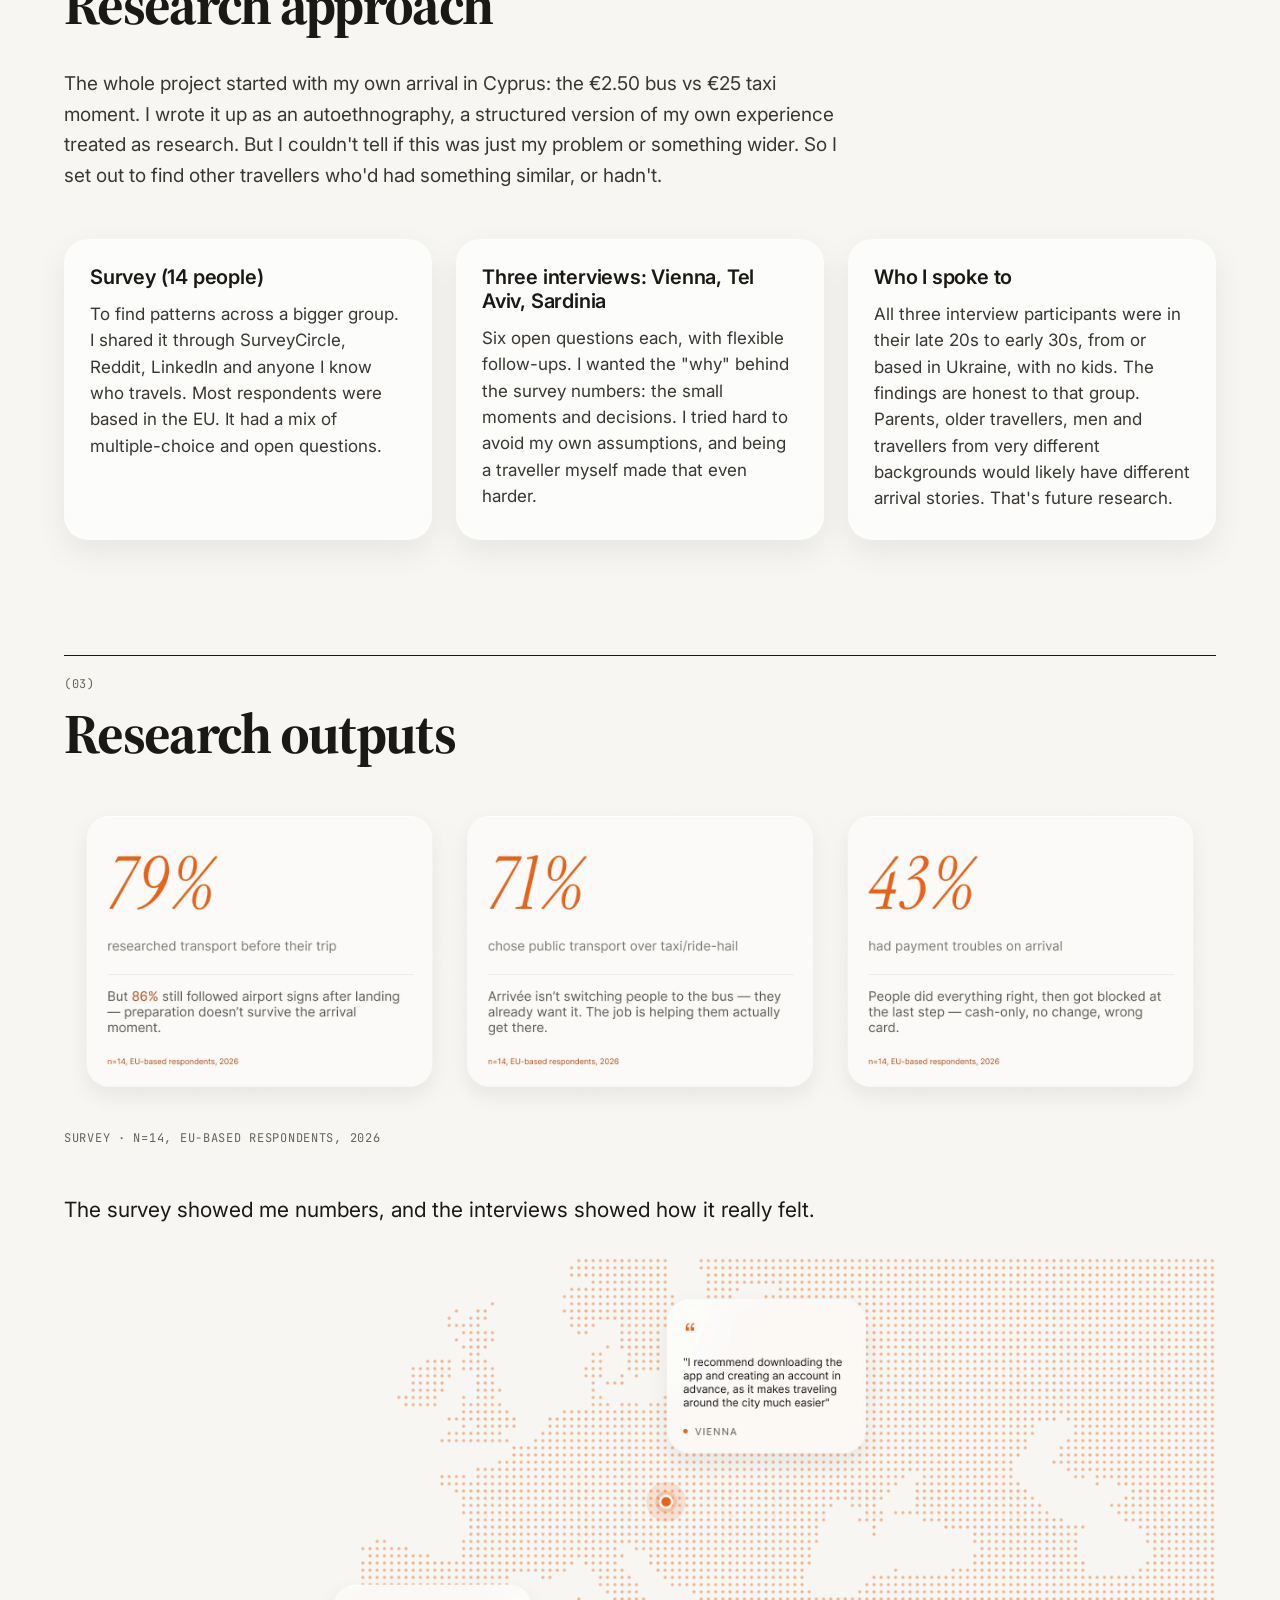
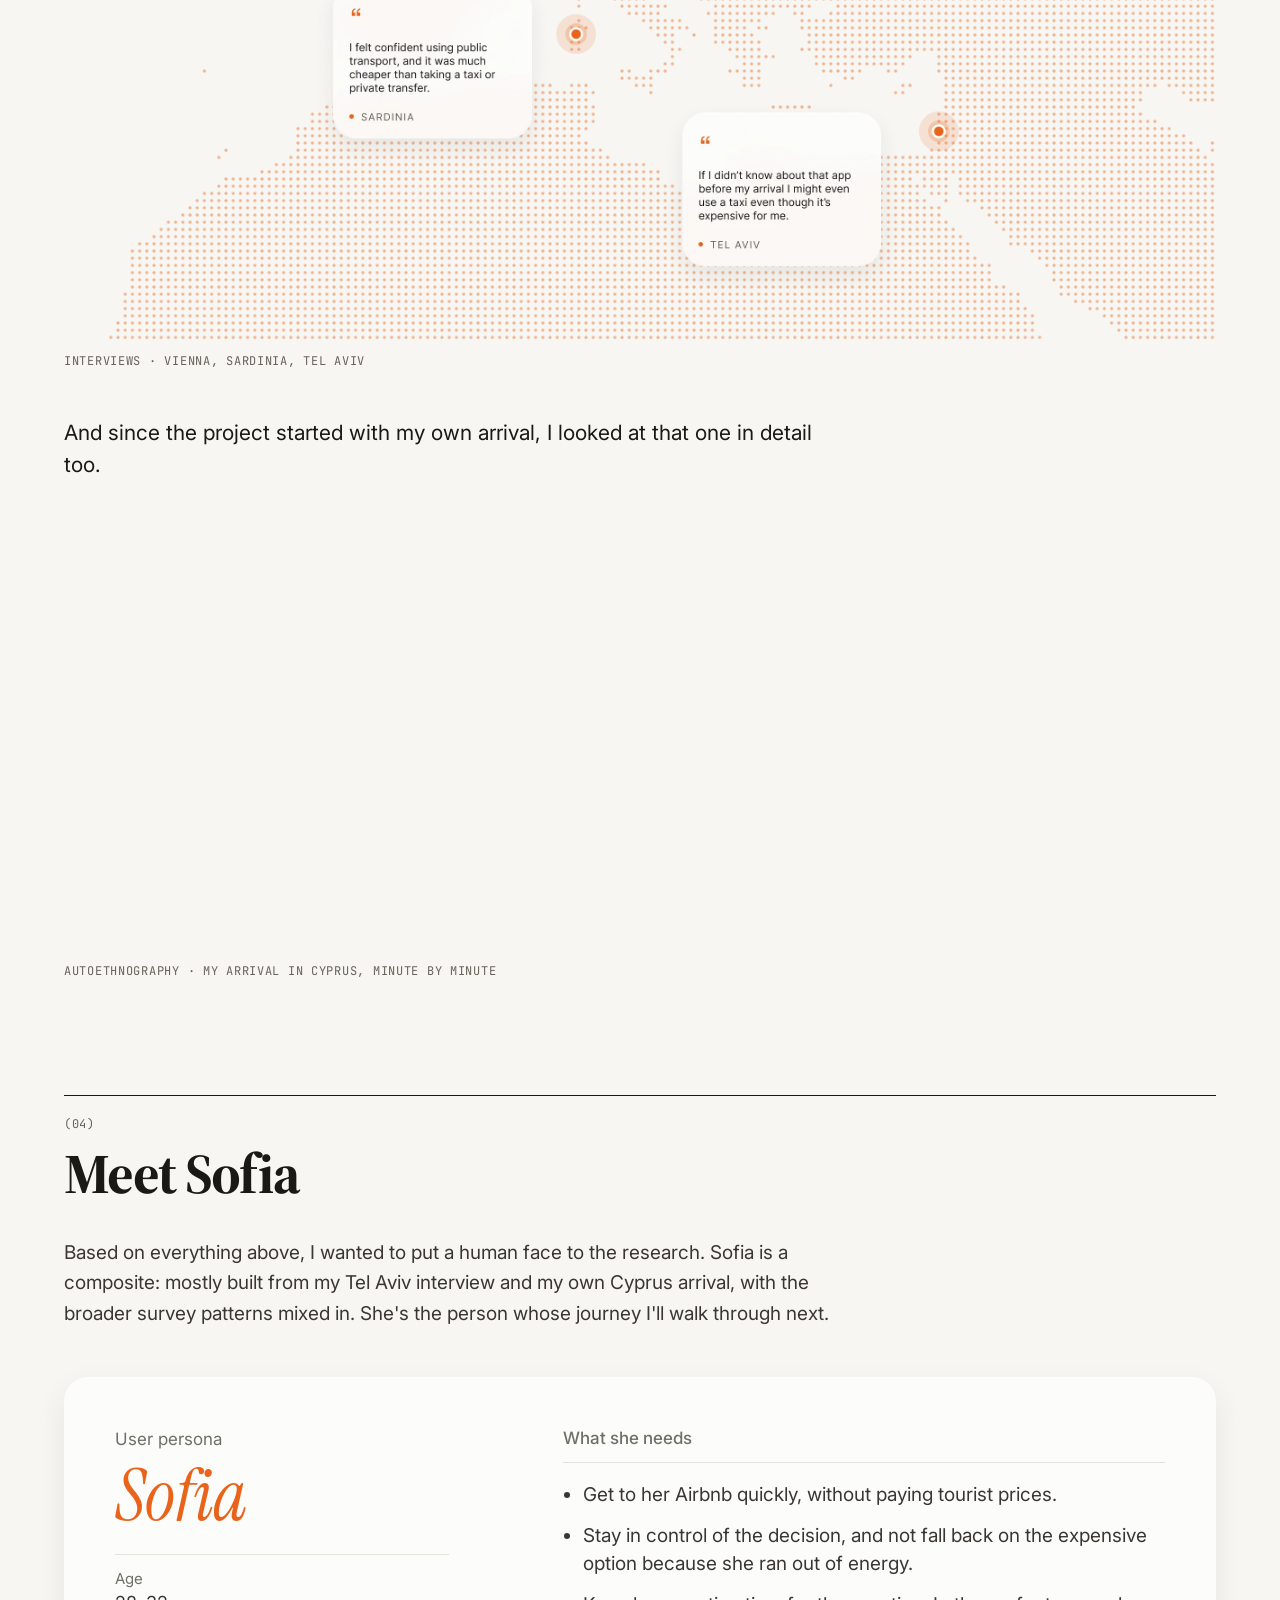
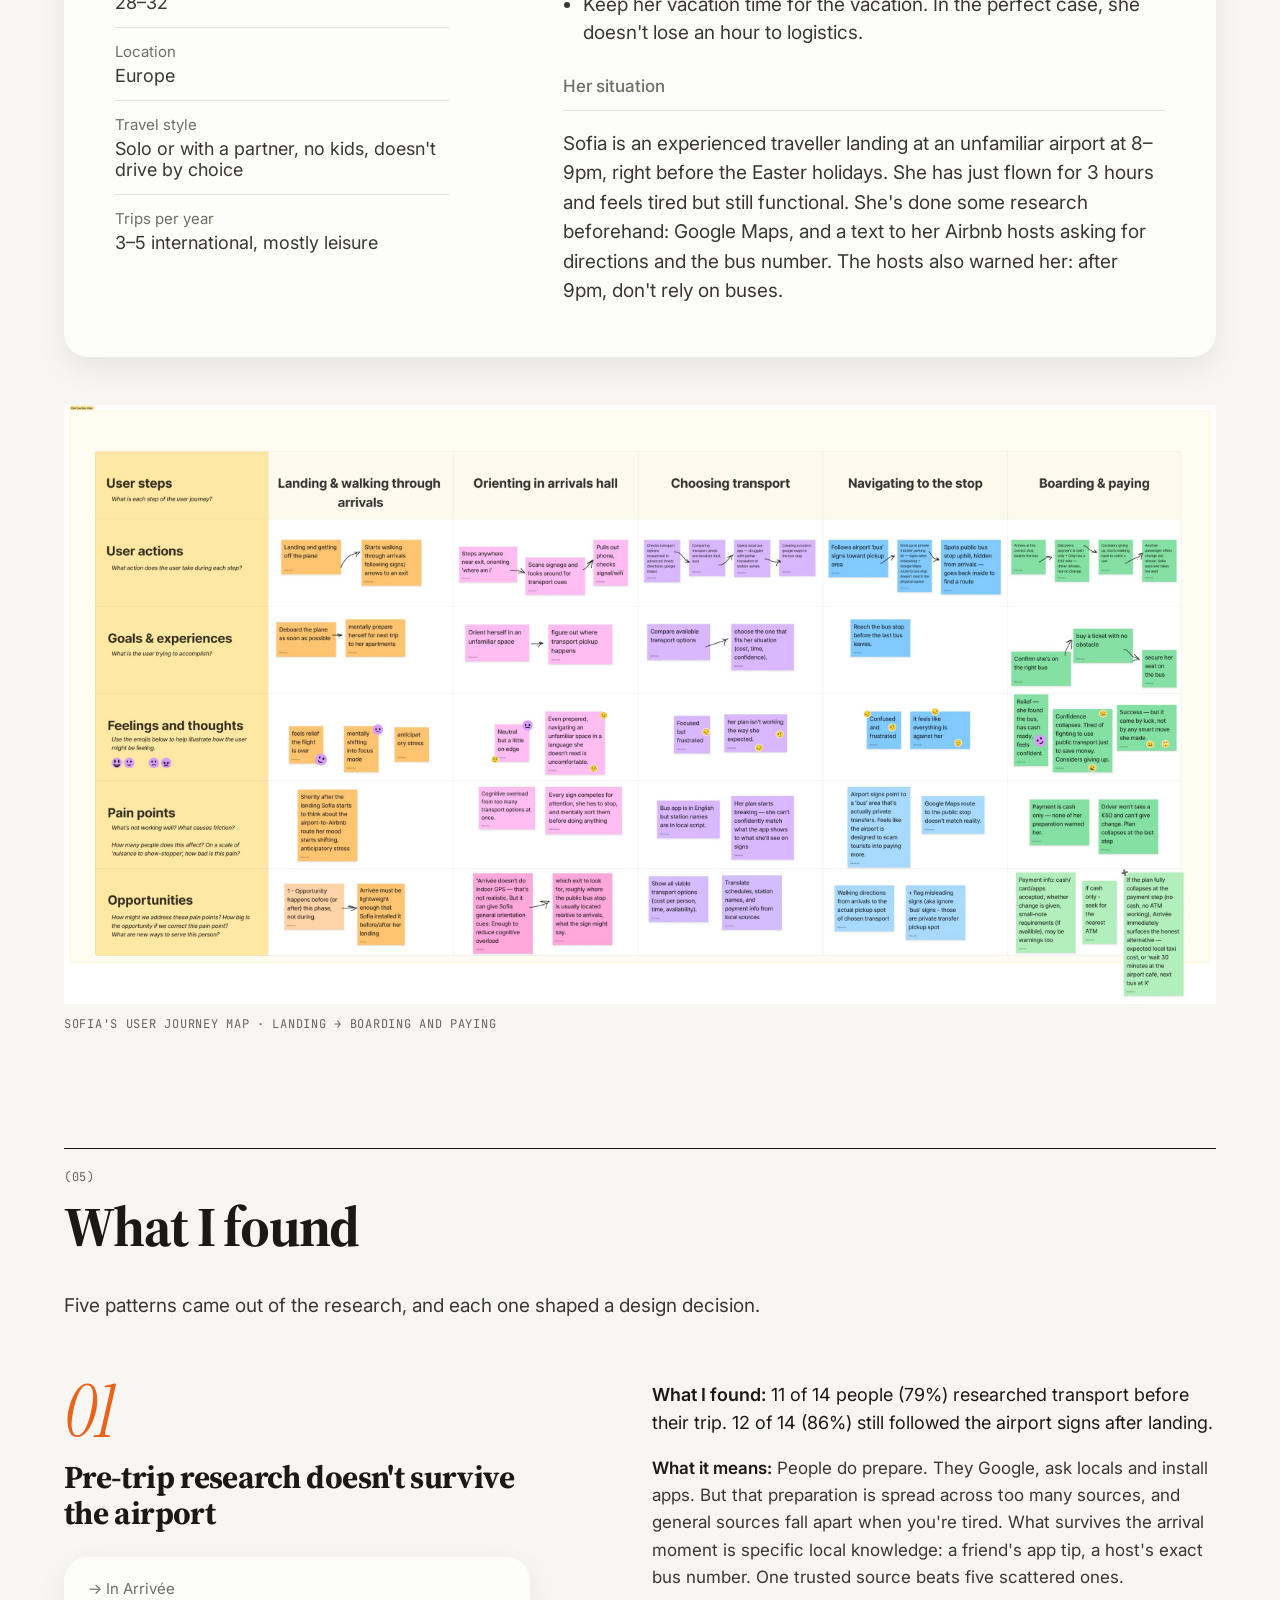
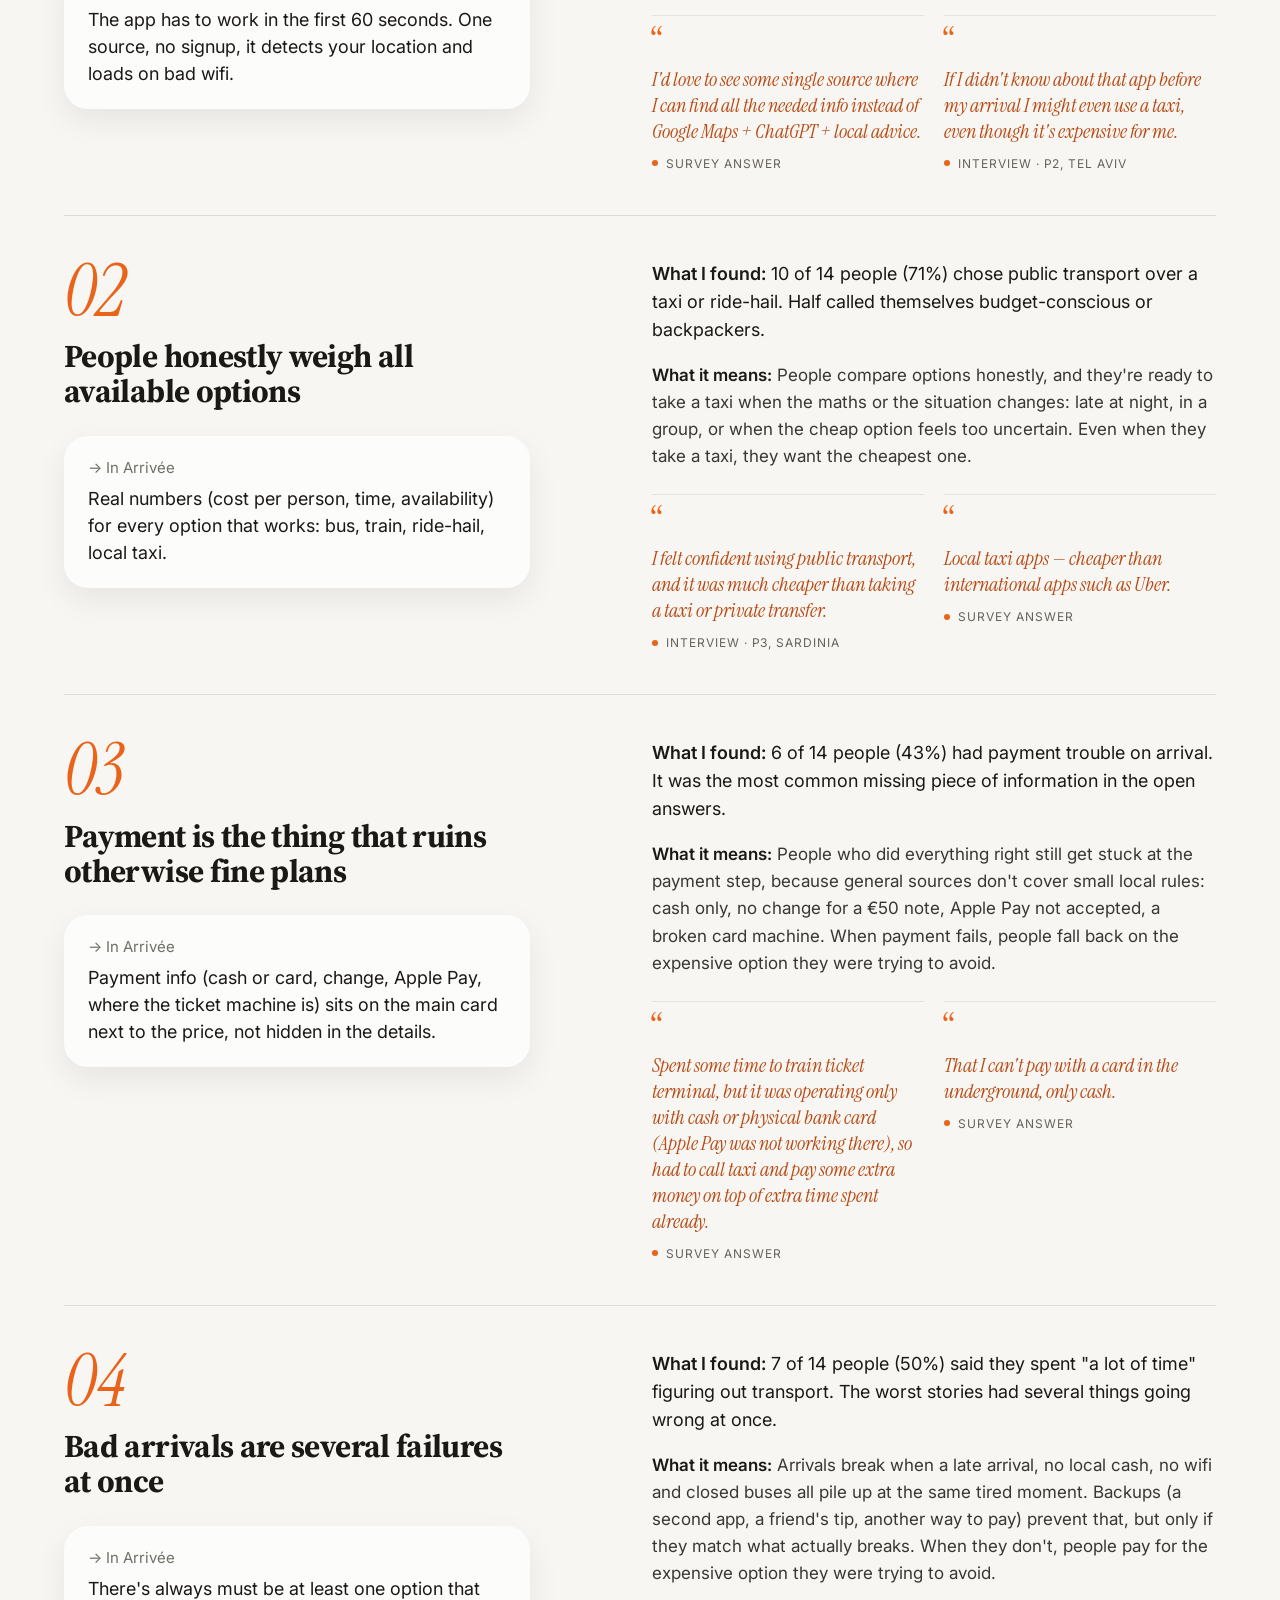
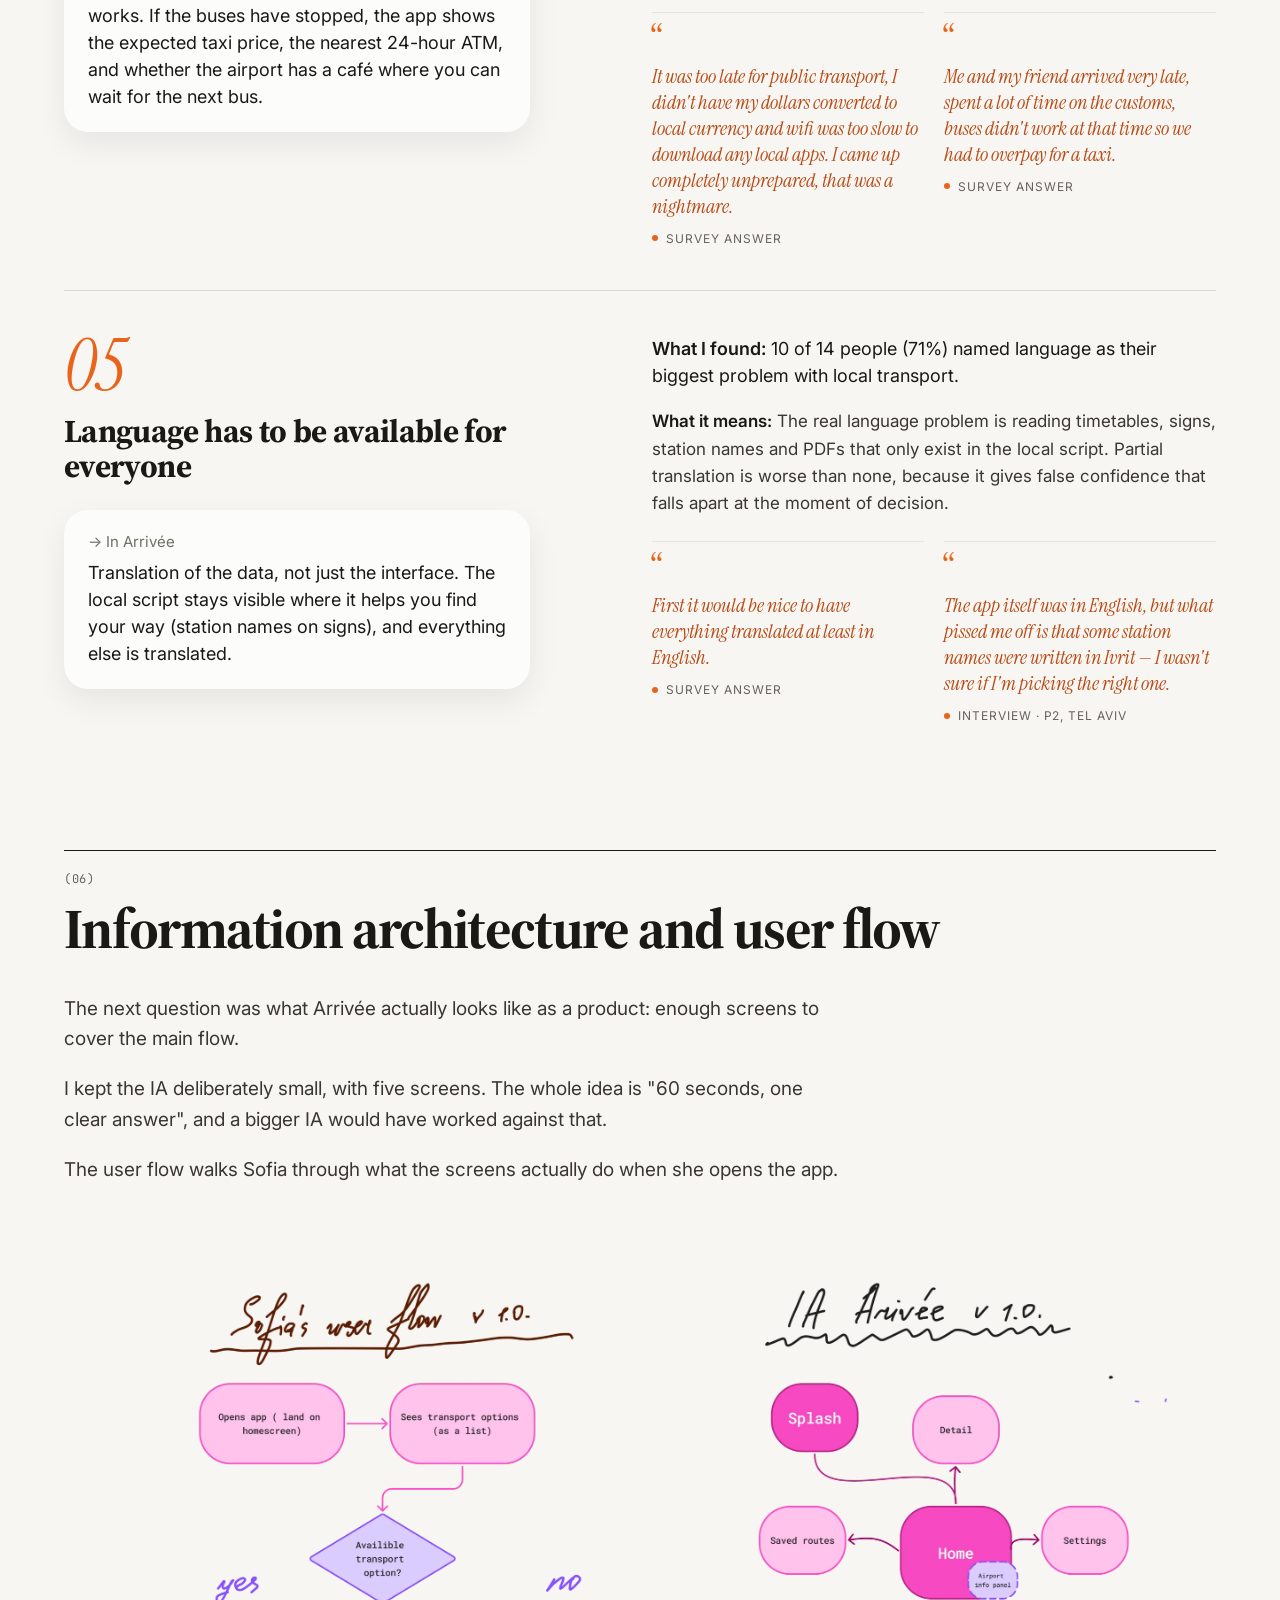
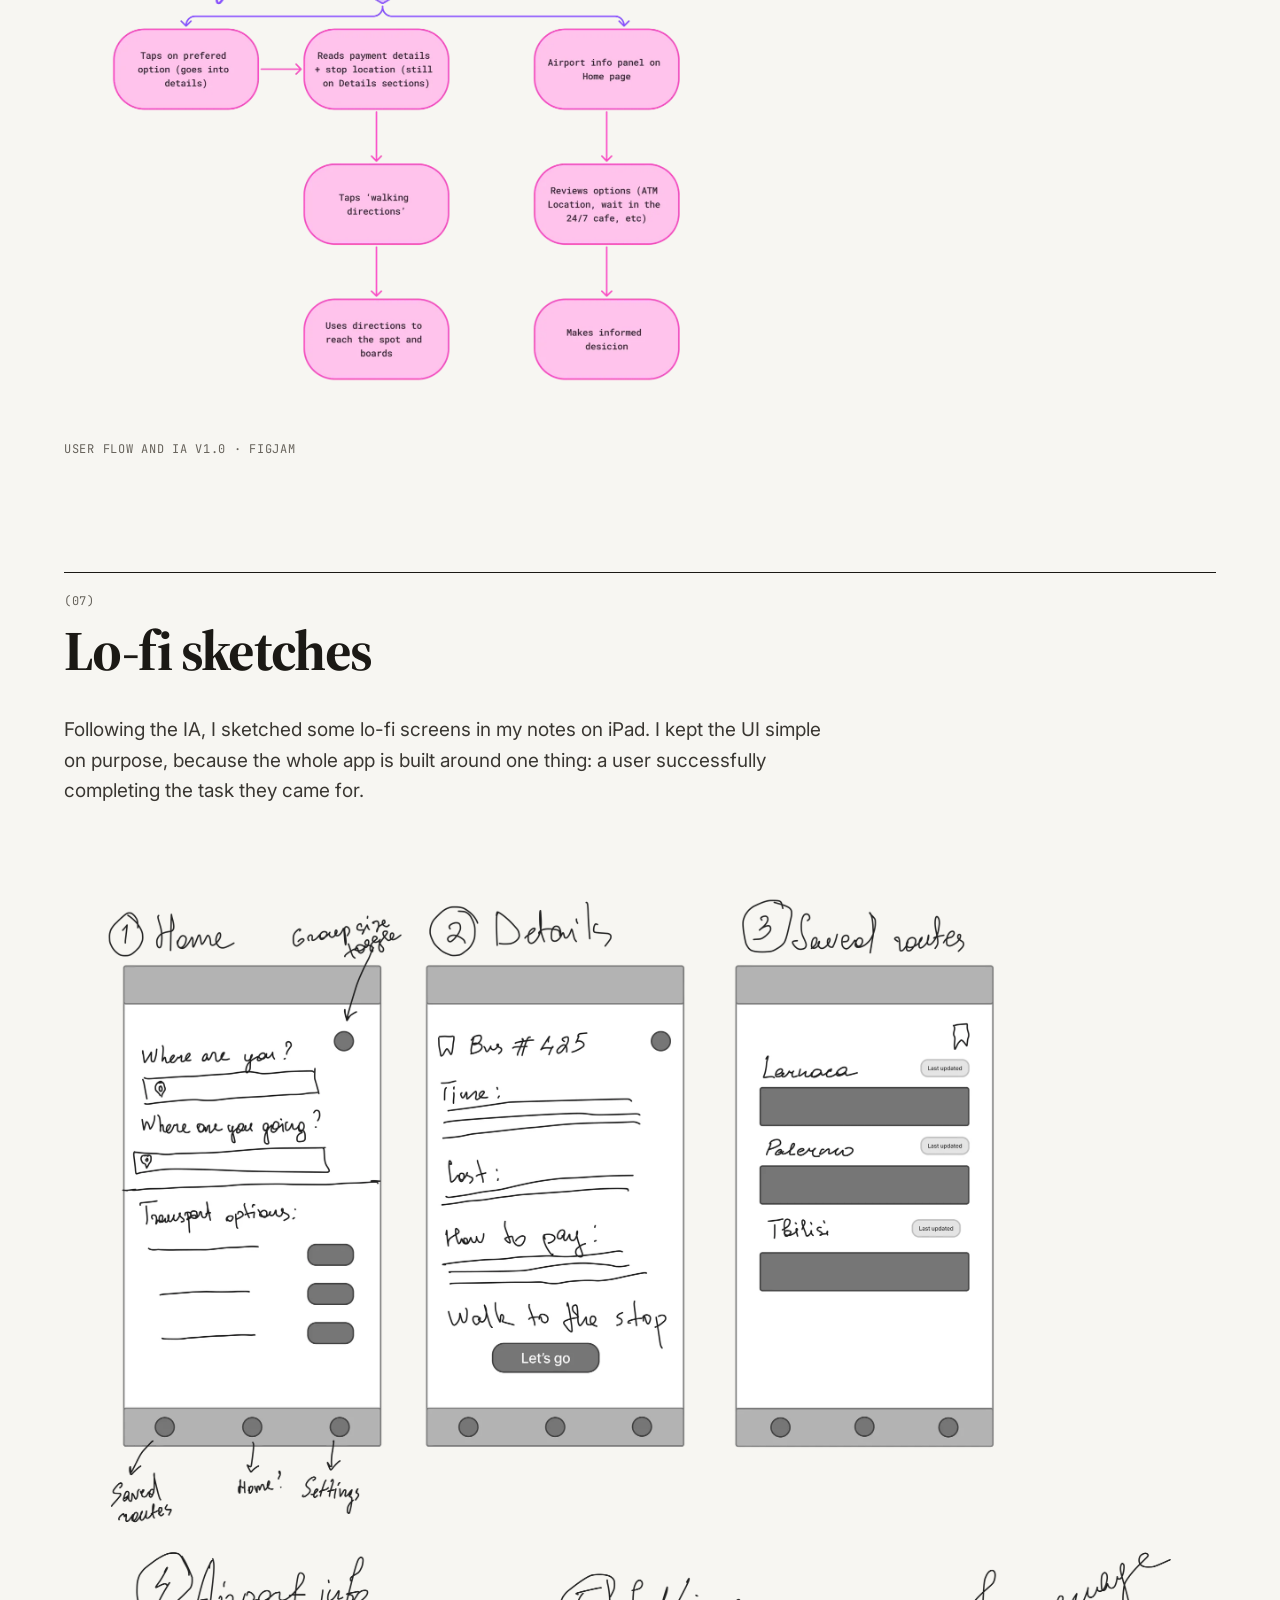
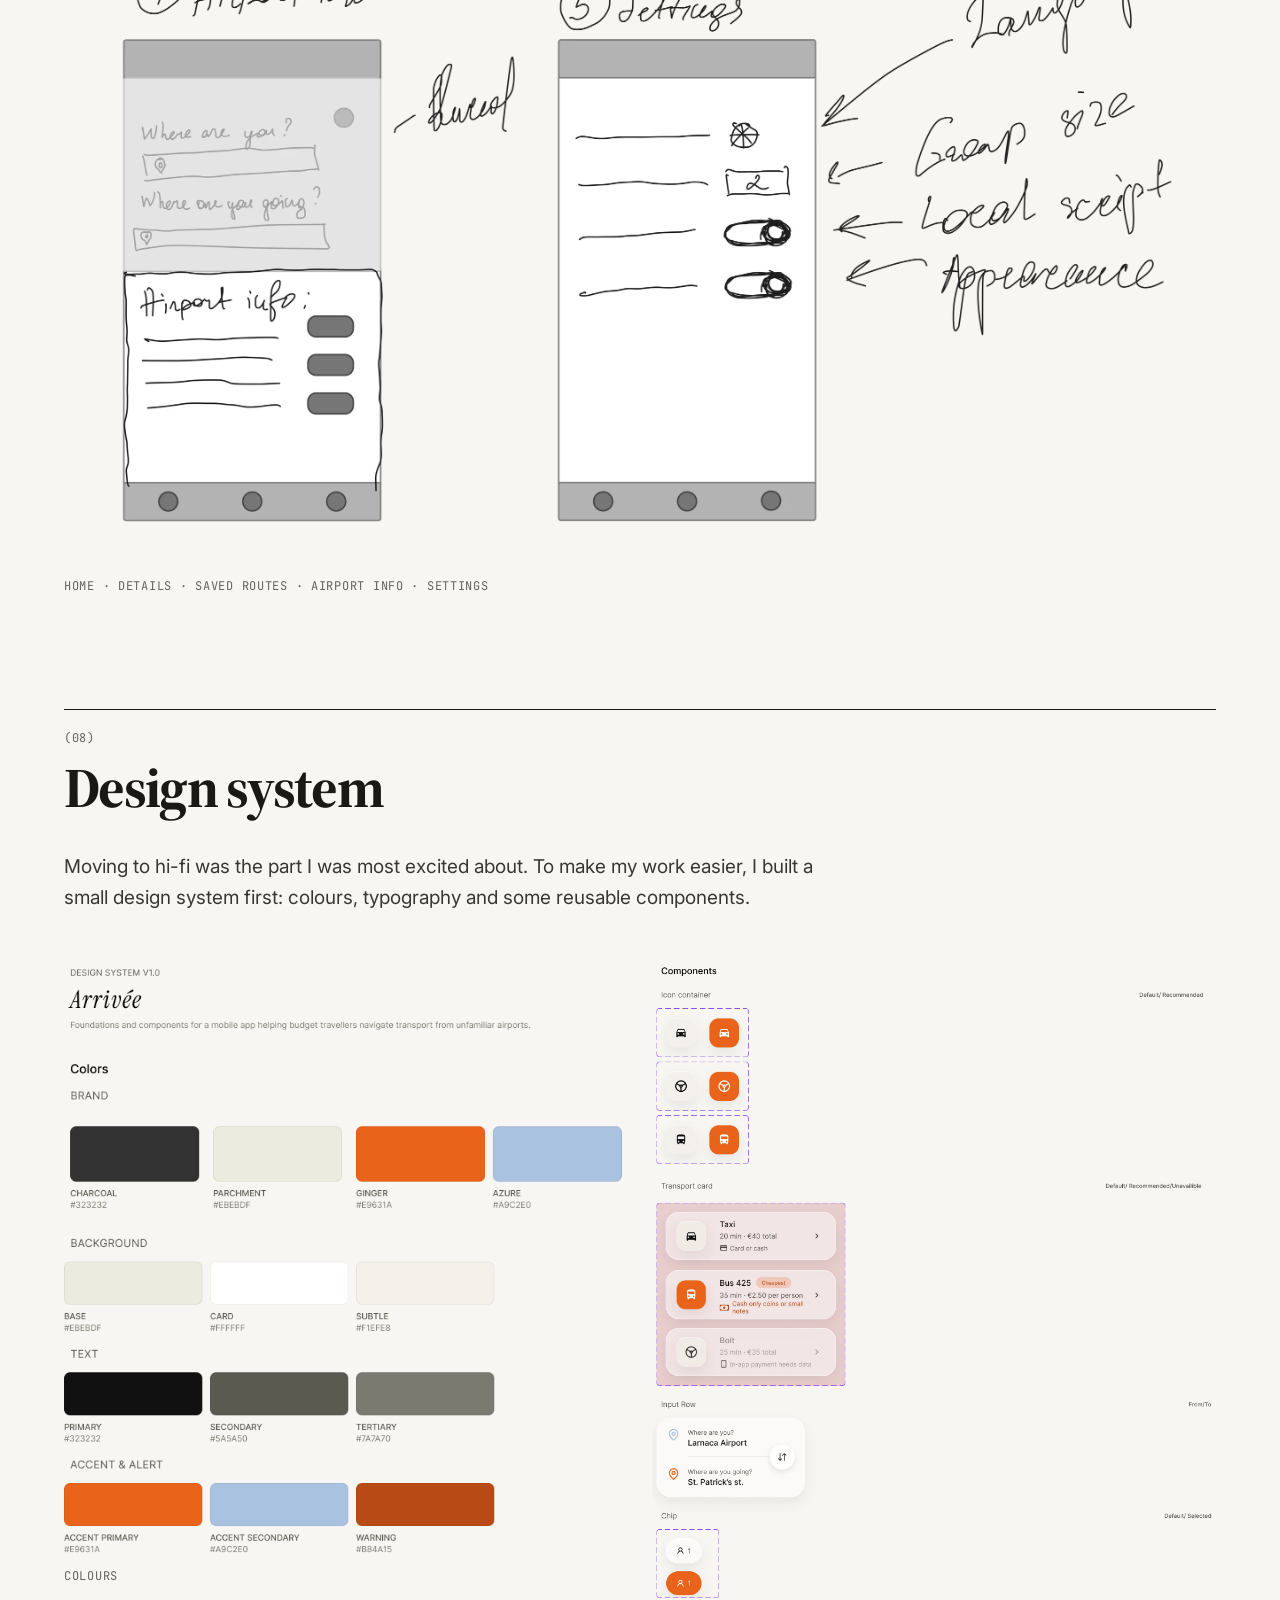
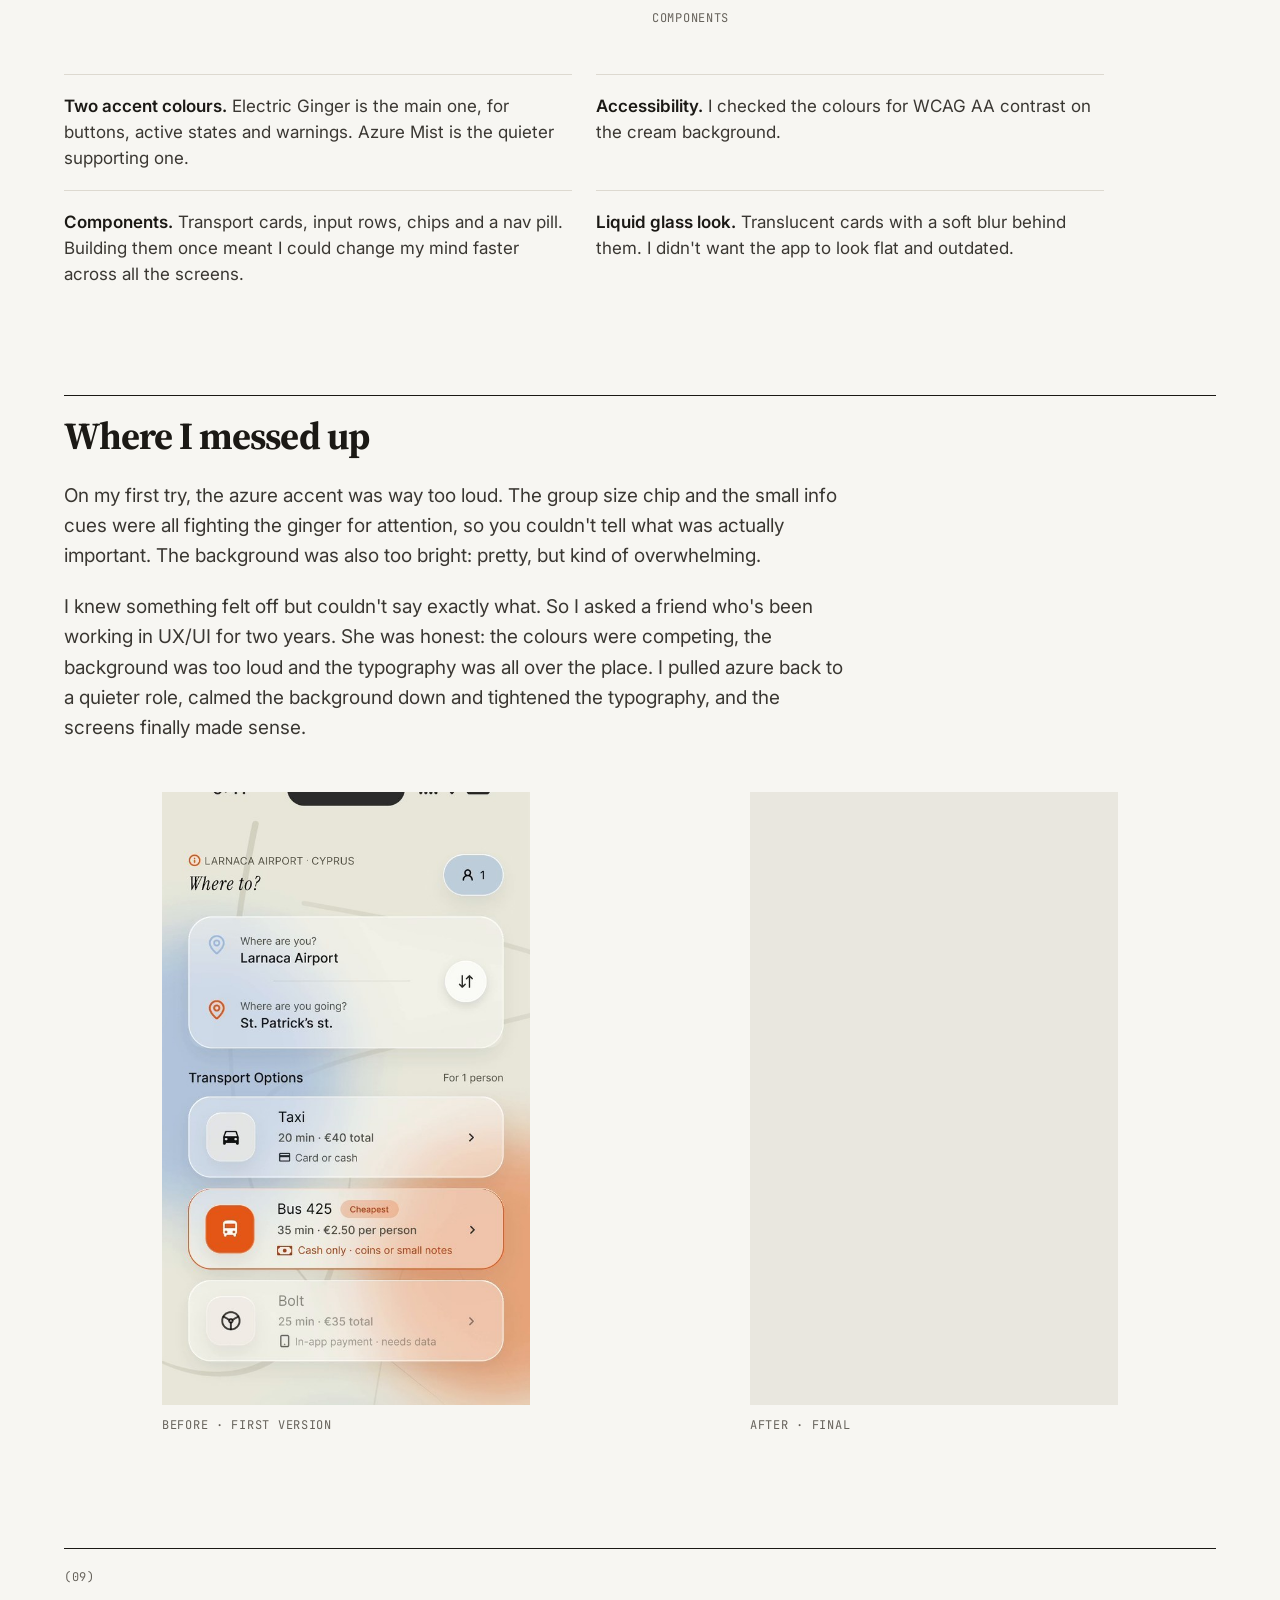
==== commit 0ebabef2: "Merge pull request #1 from marharyta271/vercel/install-and-configure-vercel-w-e5jb4u Install and con" ====
--- a/arrivee.html
+++ b/arrivee.html
@@ -24,6 +24,8 @@
 <link href="https://fonts.googleapis.com/css2?family=Inter:opsz,wght@14..32,400..700&amp;family=JetBrains+Mono:wght@400;500&amp;family=Source+Serif+4:ital,opsz,wght@0,8..60,400..800;1,8..60,400..800&amp;family=Instrument+Serif:ital@0;1&amp;display=swap" rel="stylesheet">
 <link rel="stylesheet" href="css/site.css">
 <script>document.documentElement.classList.add('js');</script>
+<script>window.va = window.va || function () { (window.vaq = window.vaq || []).push(arguments); };</script>
+<script defer src="/_vercel/insights/script.js"></script>
 <style>
 body{margin:0; background-color: #F7F6F2; }
 </style>
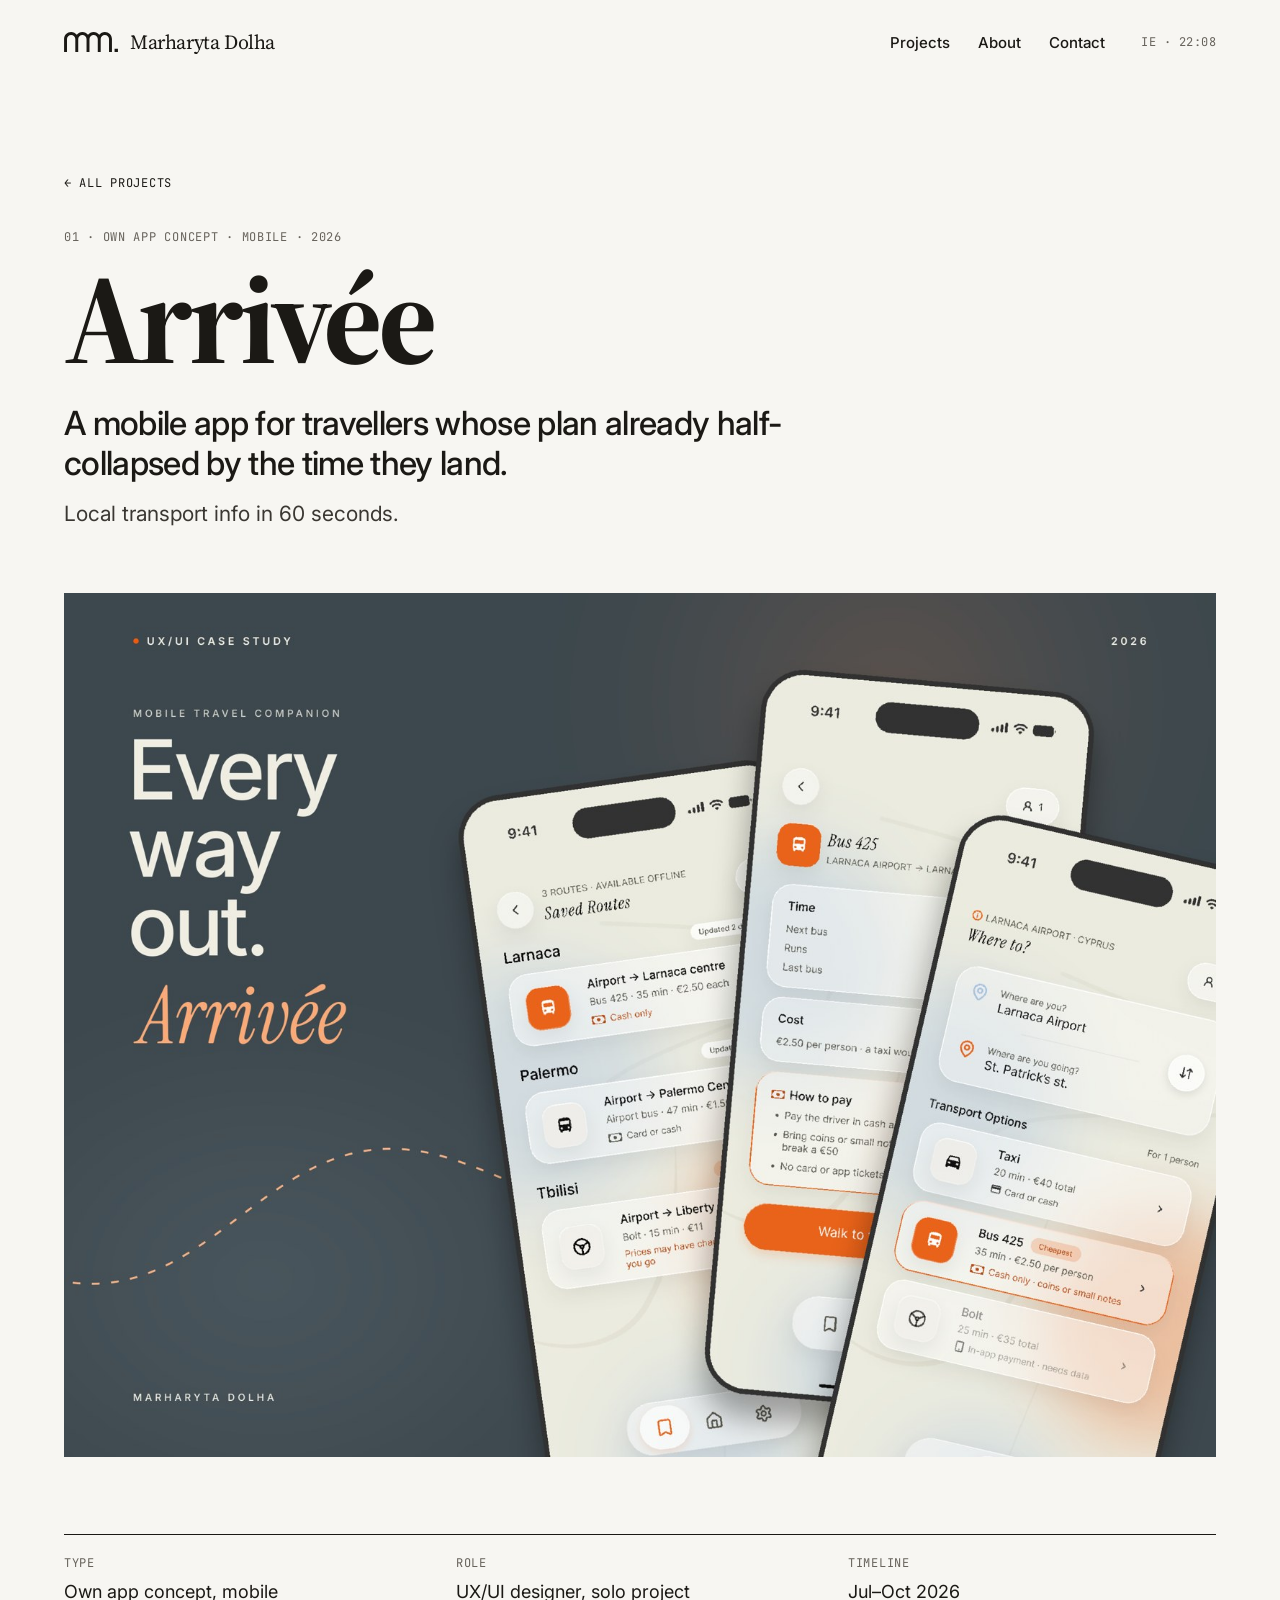
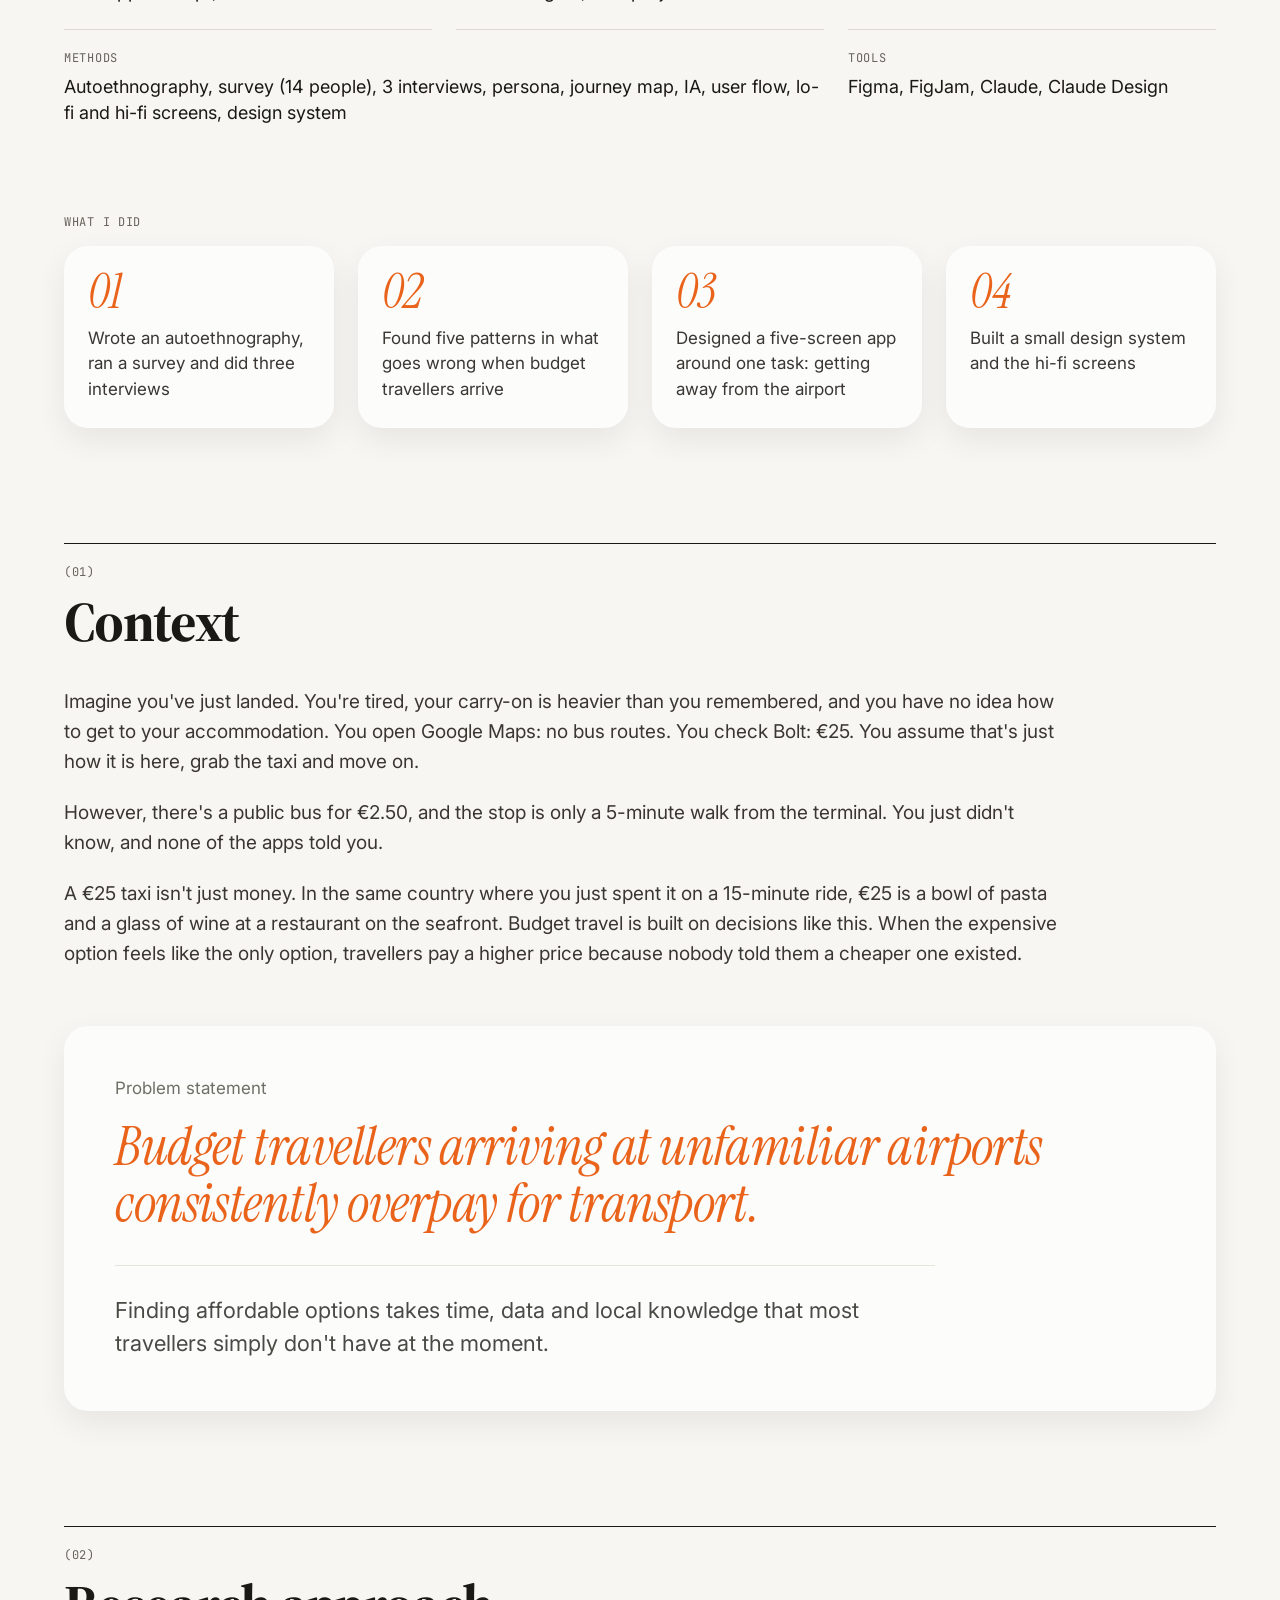
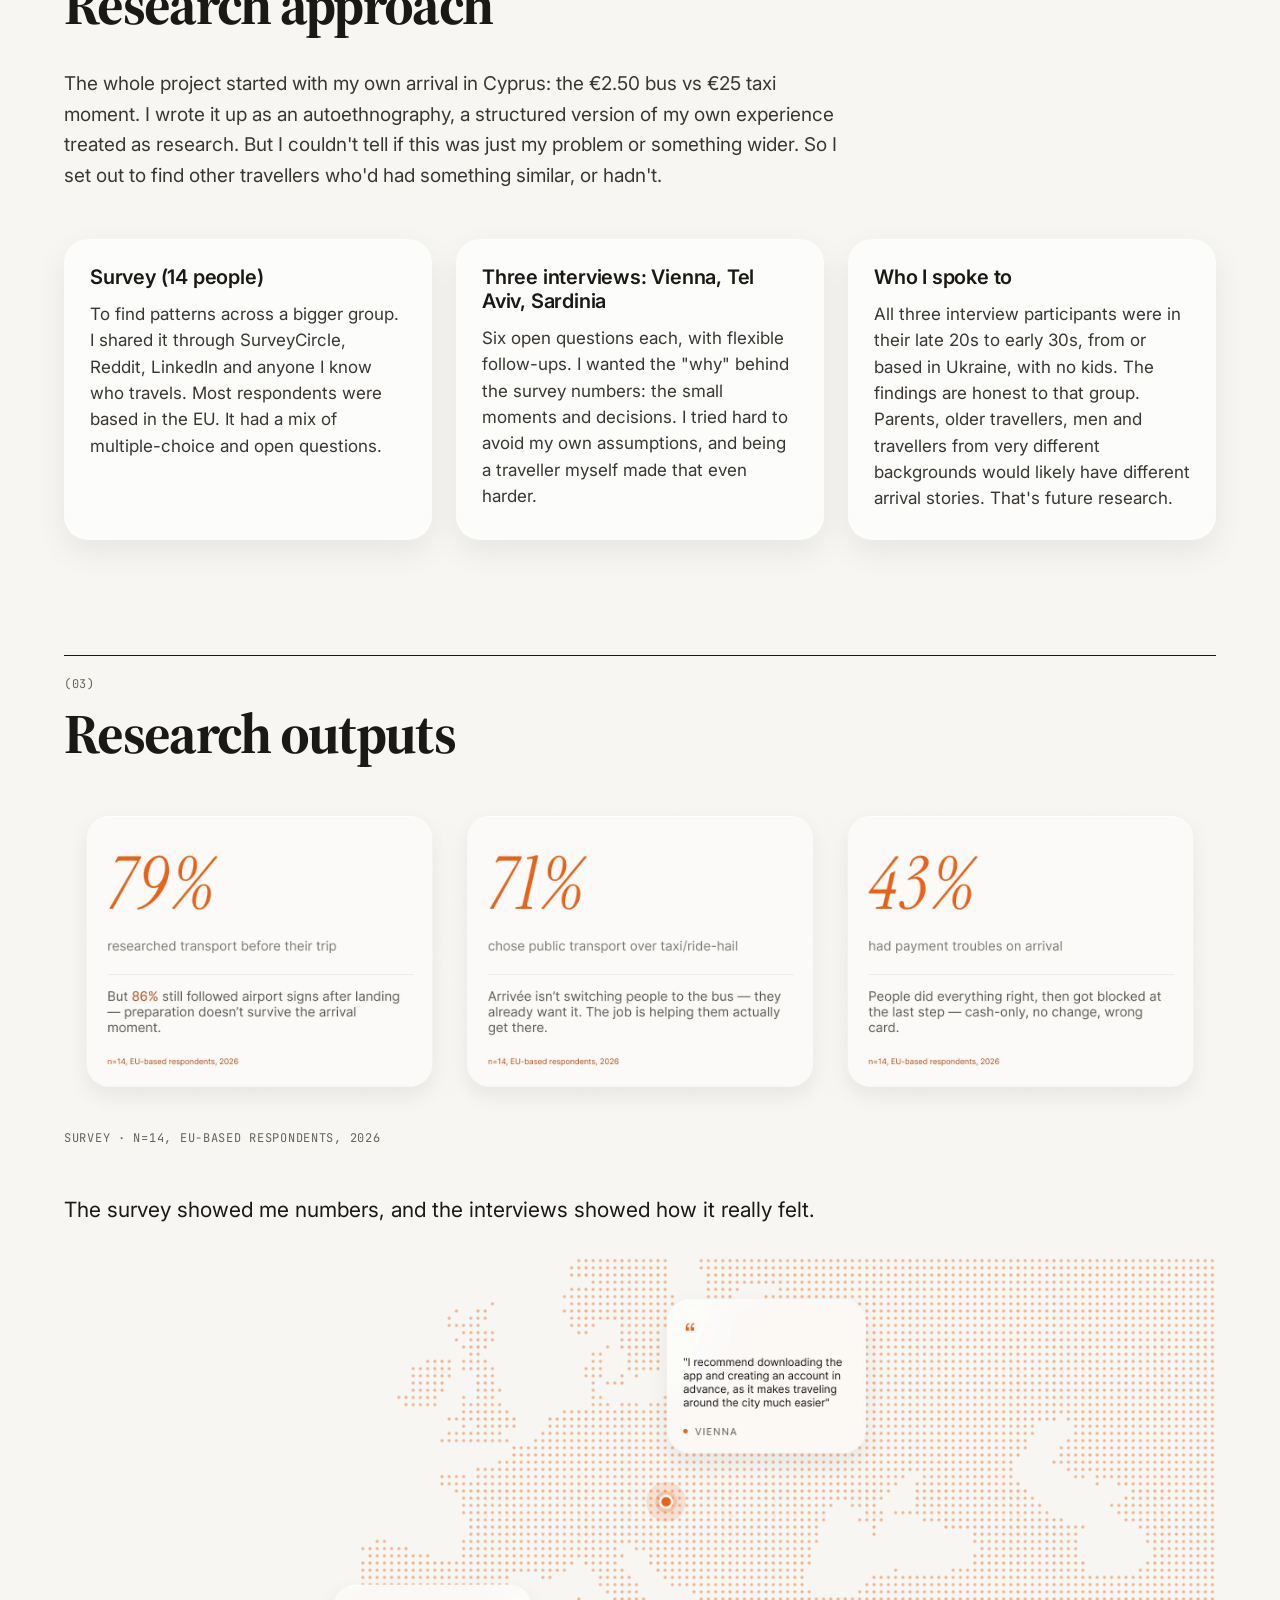
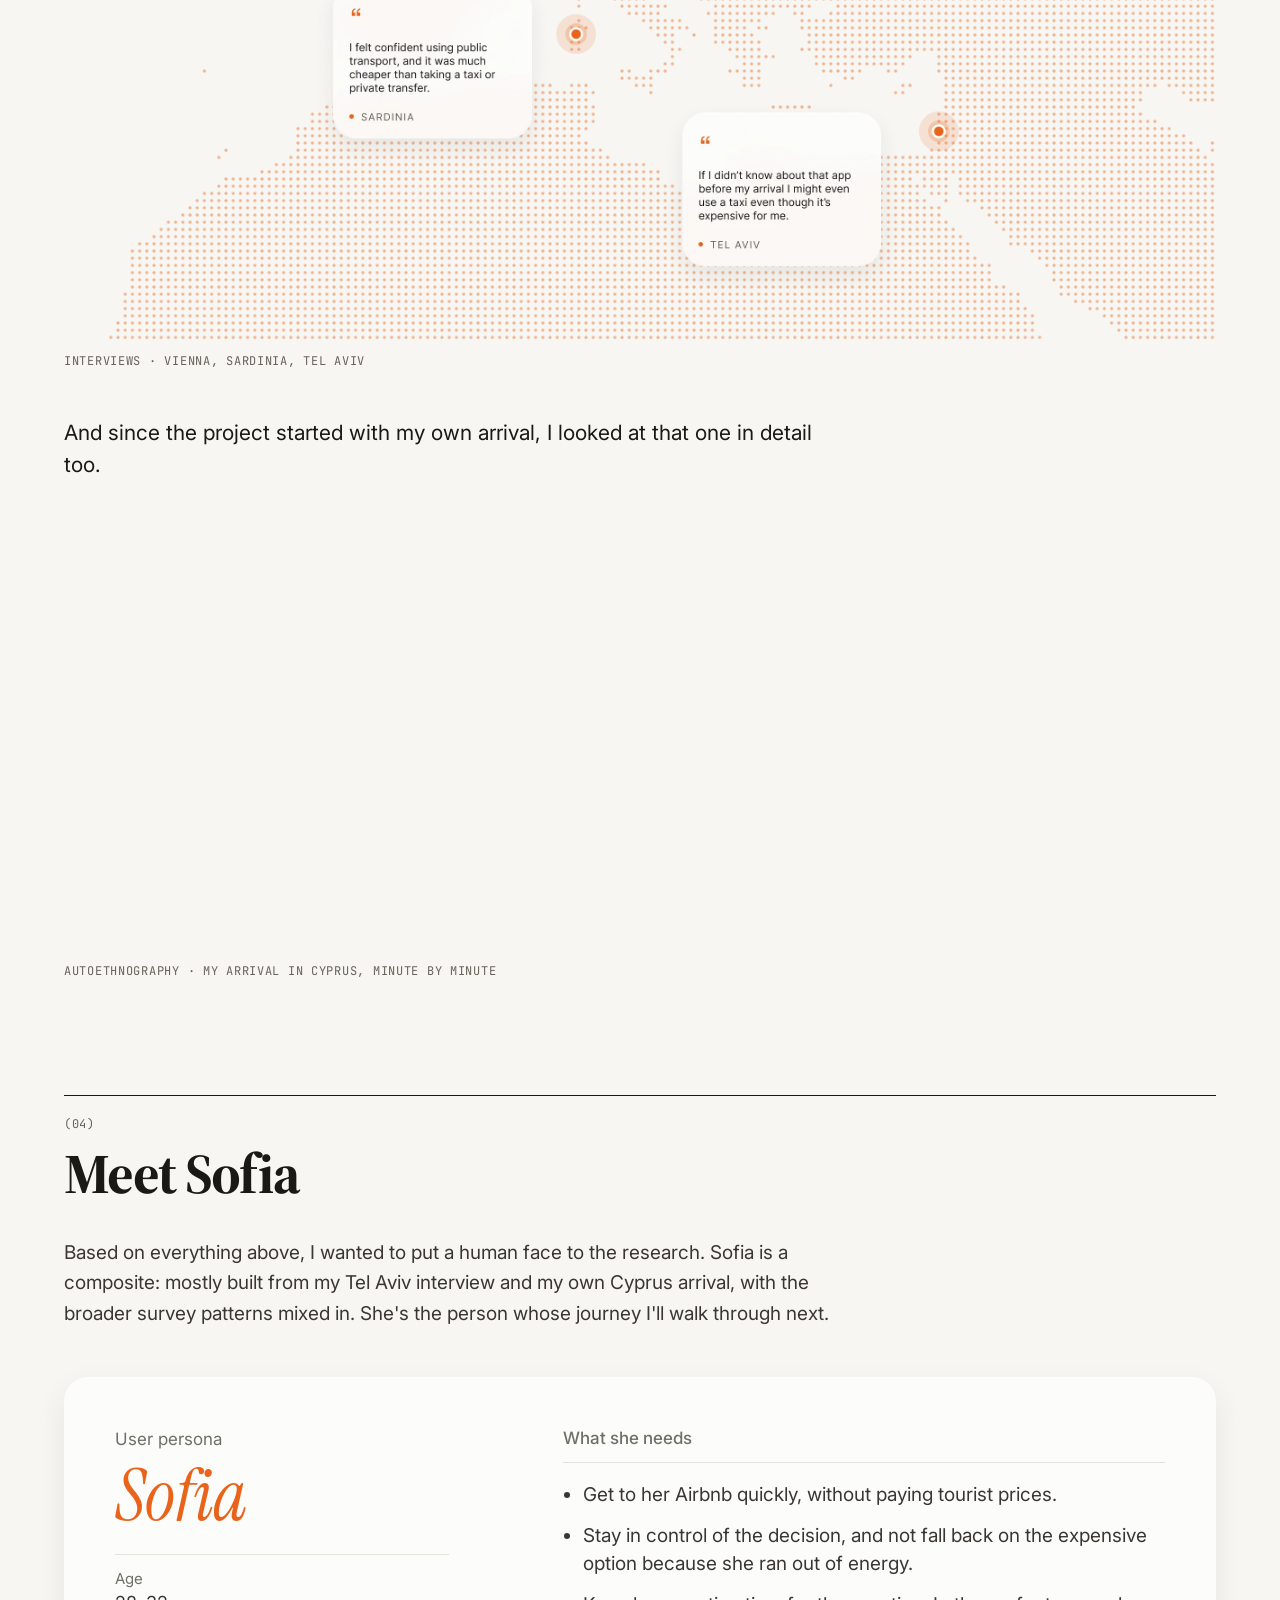
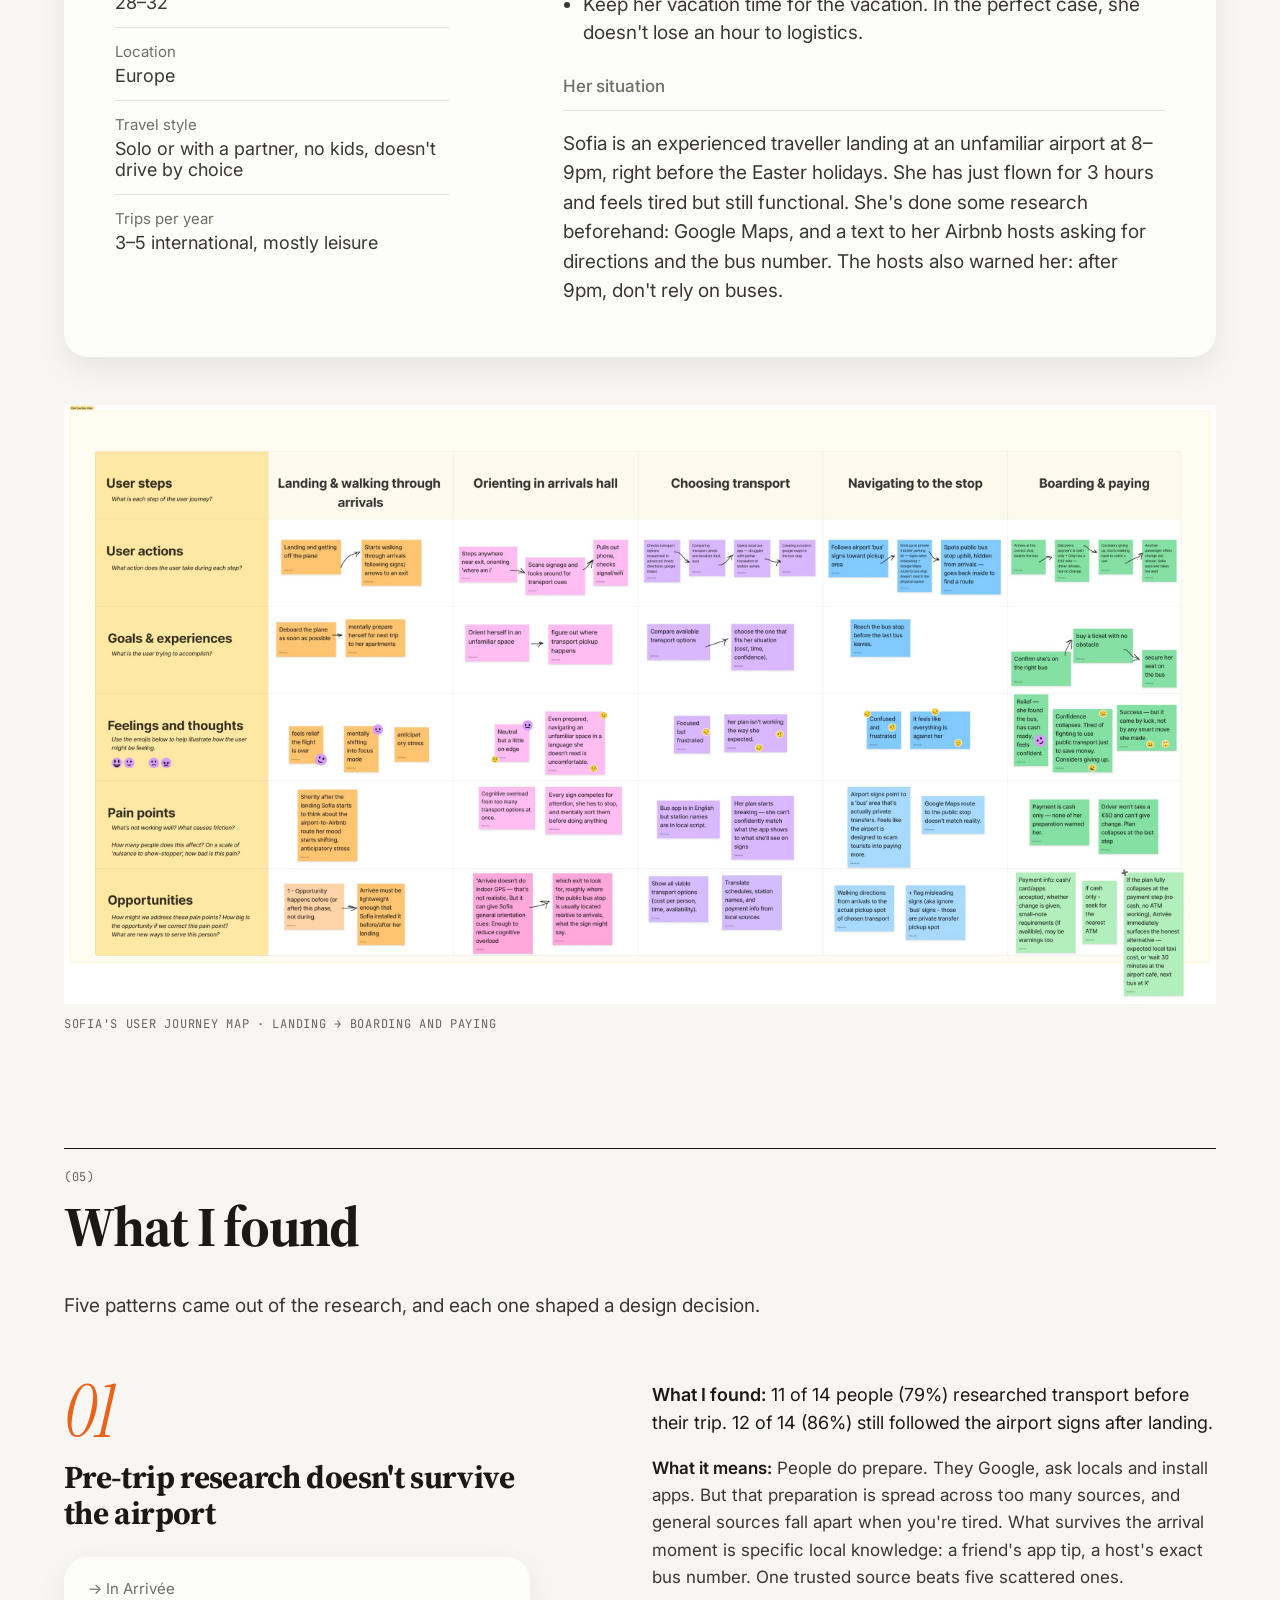
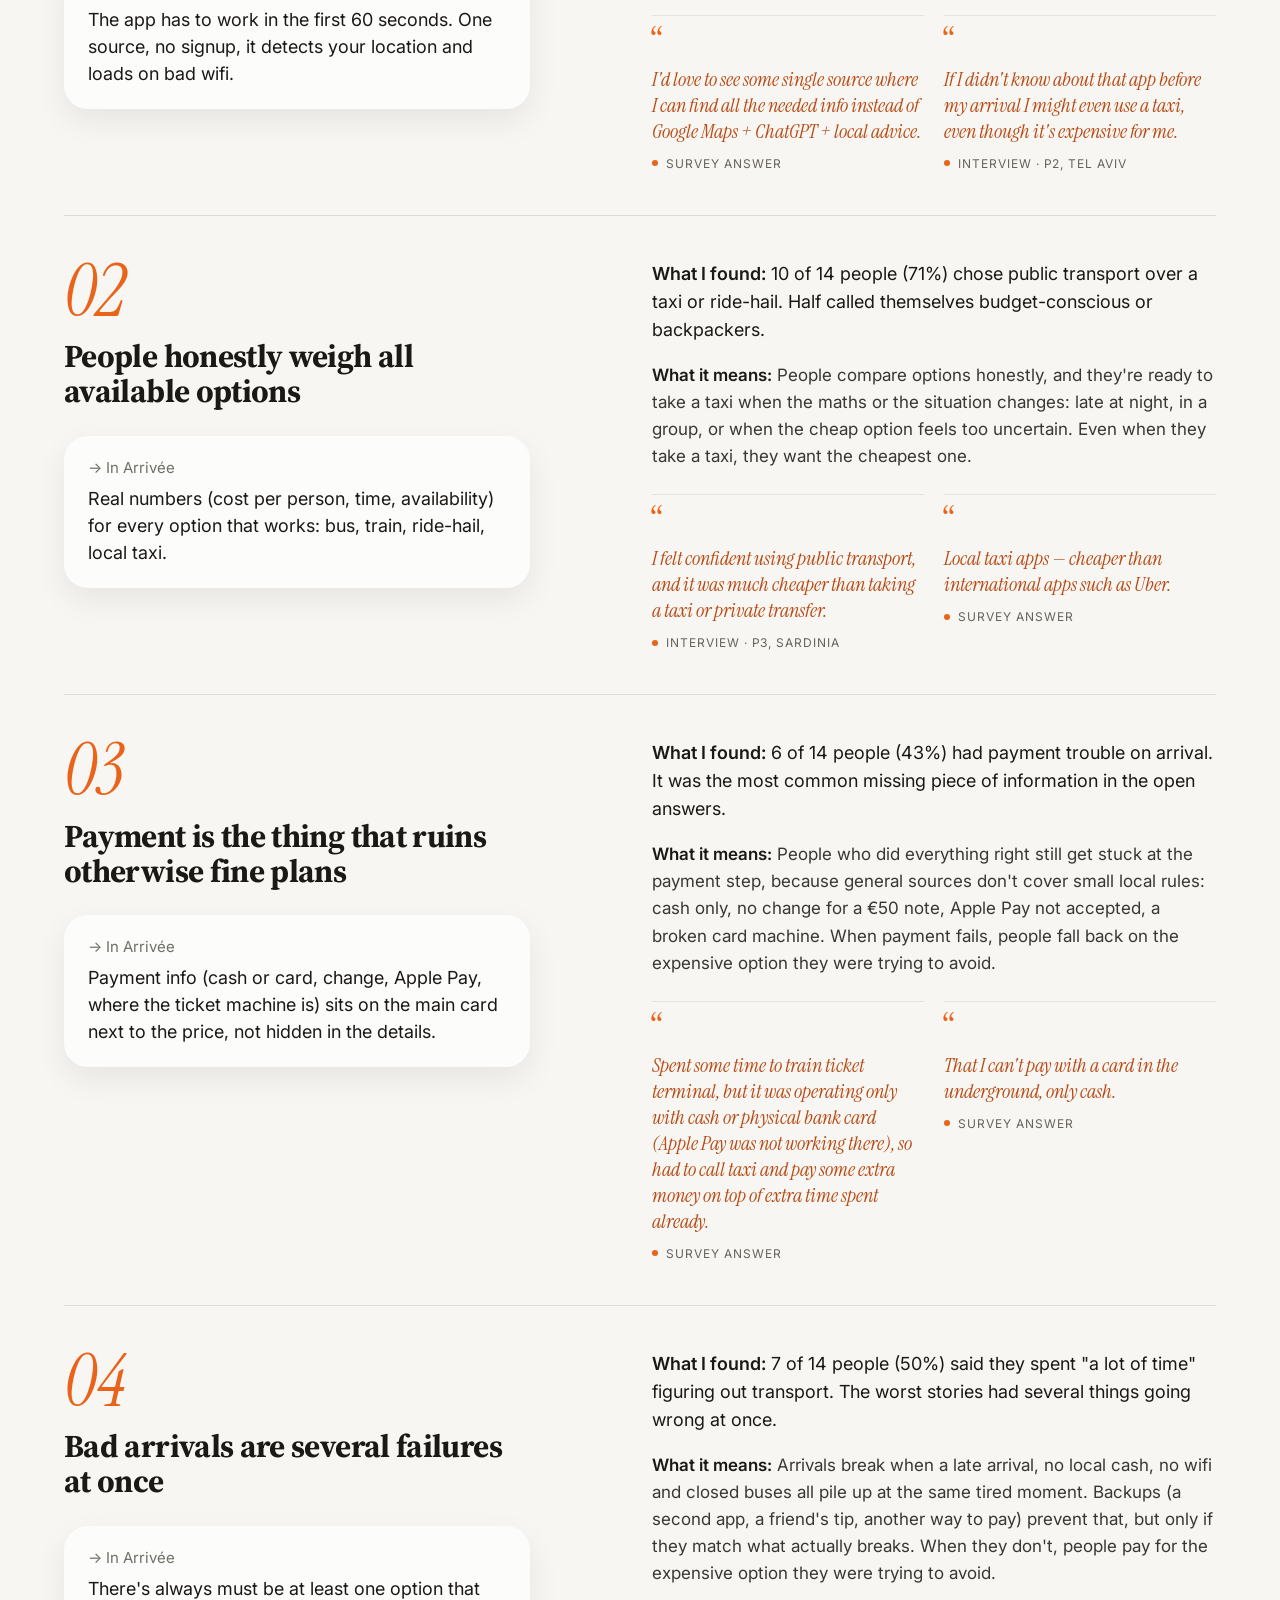
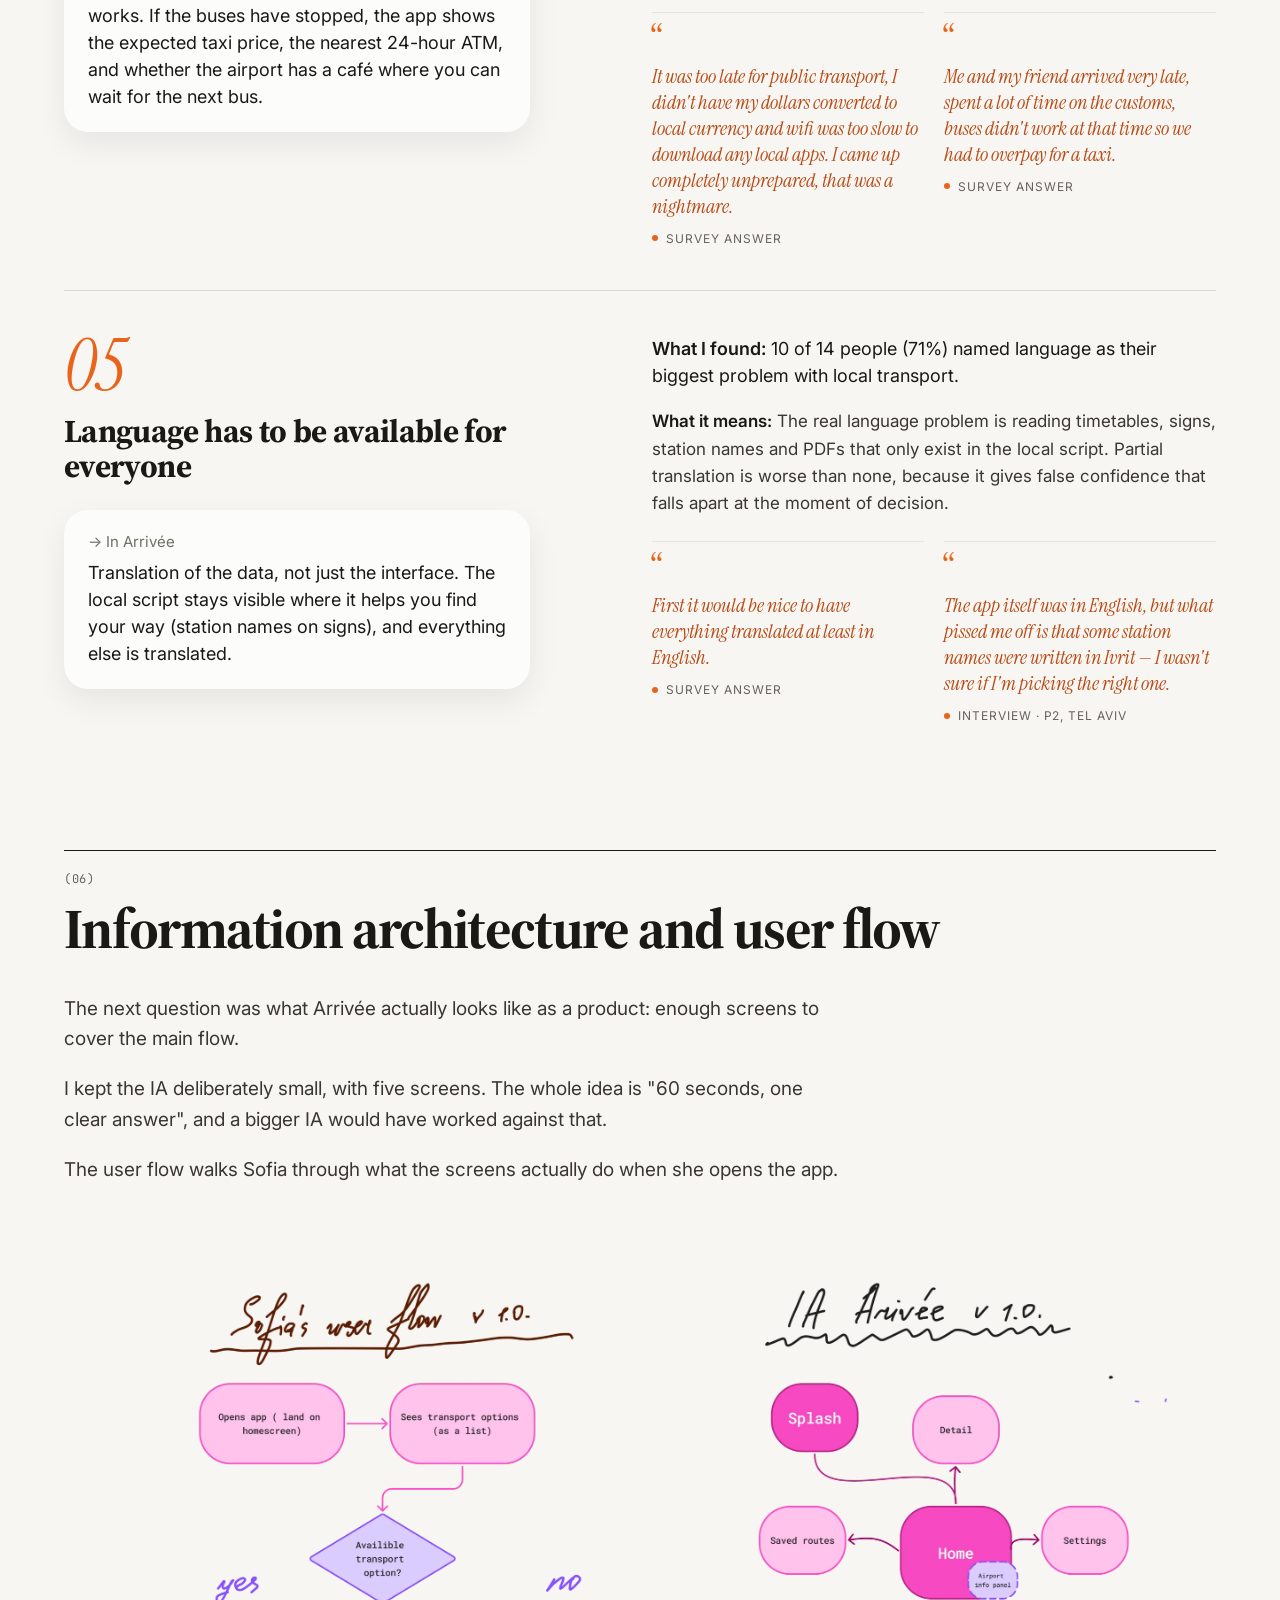
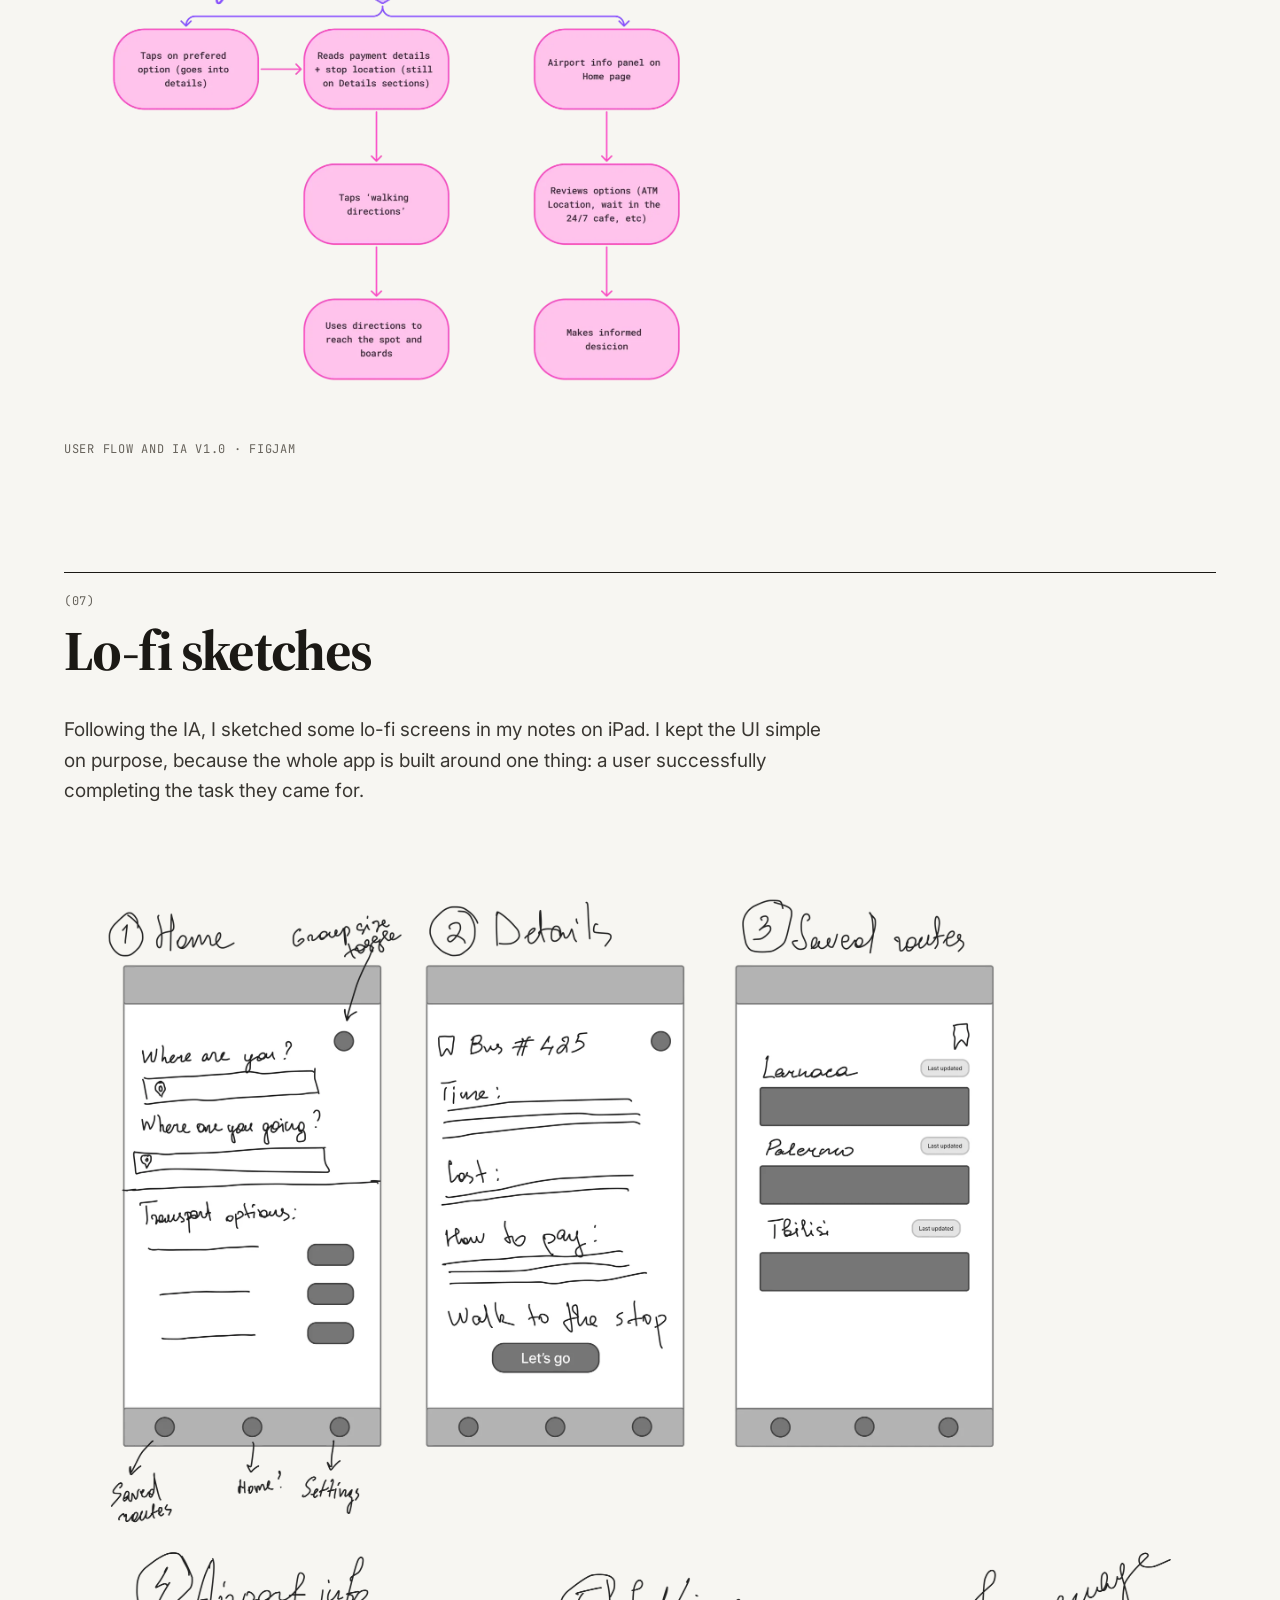
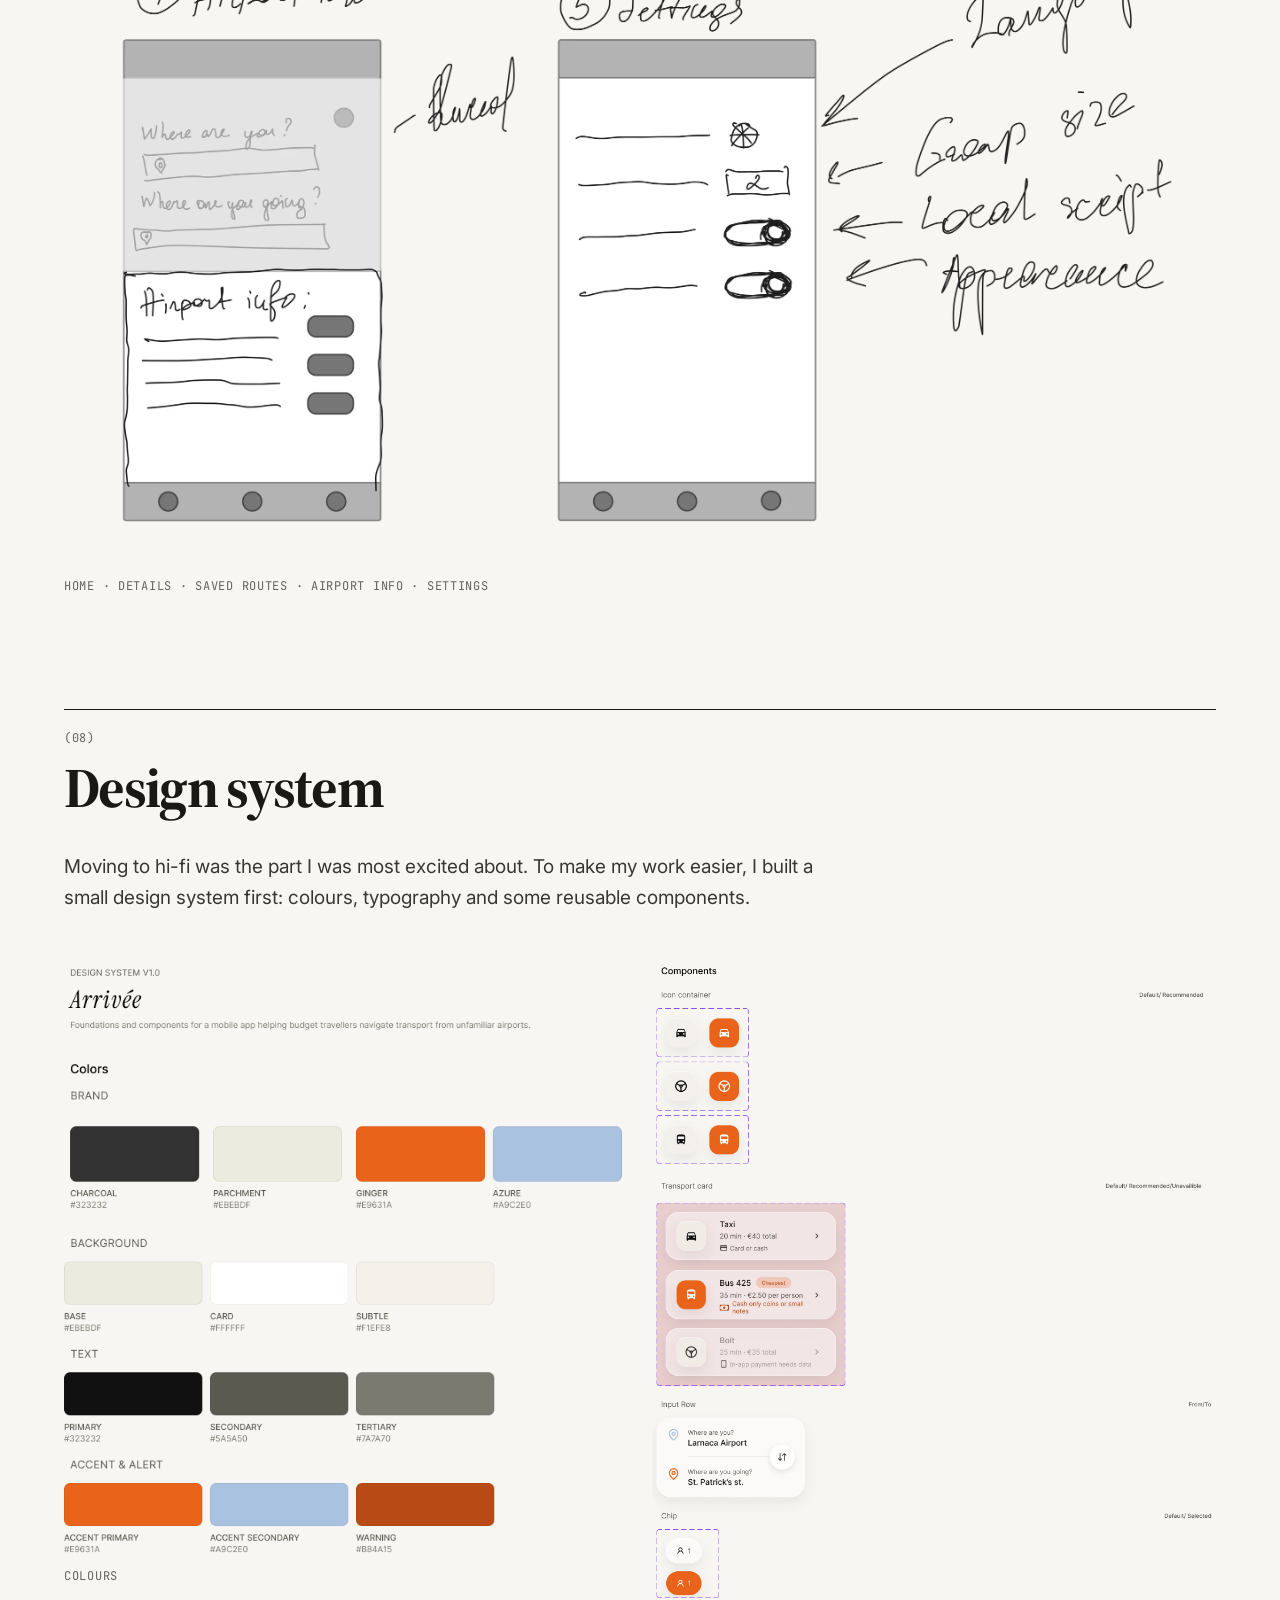
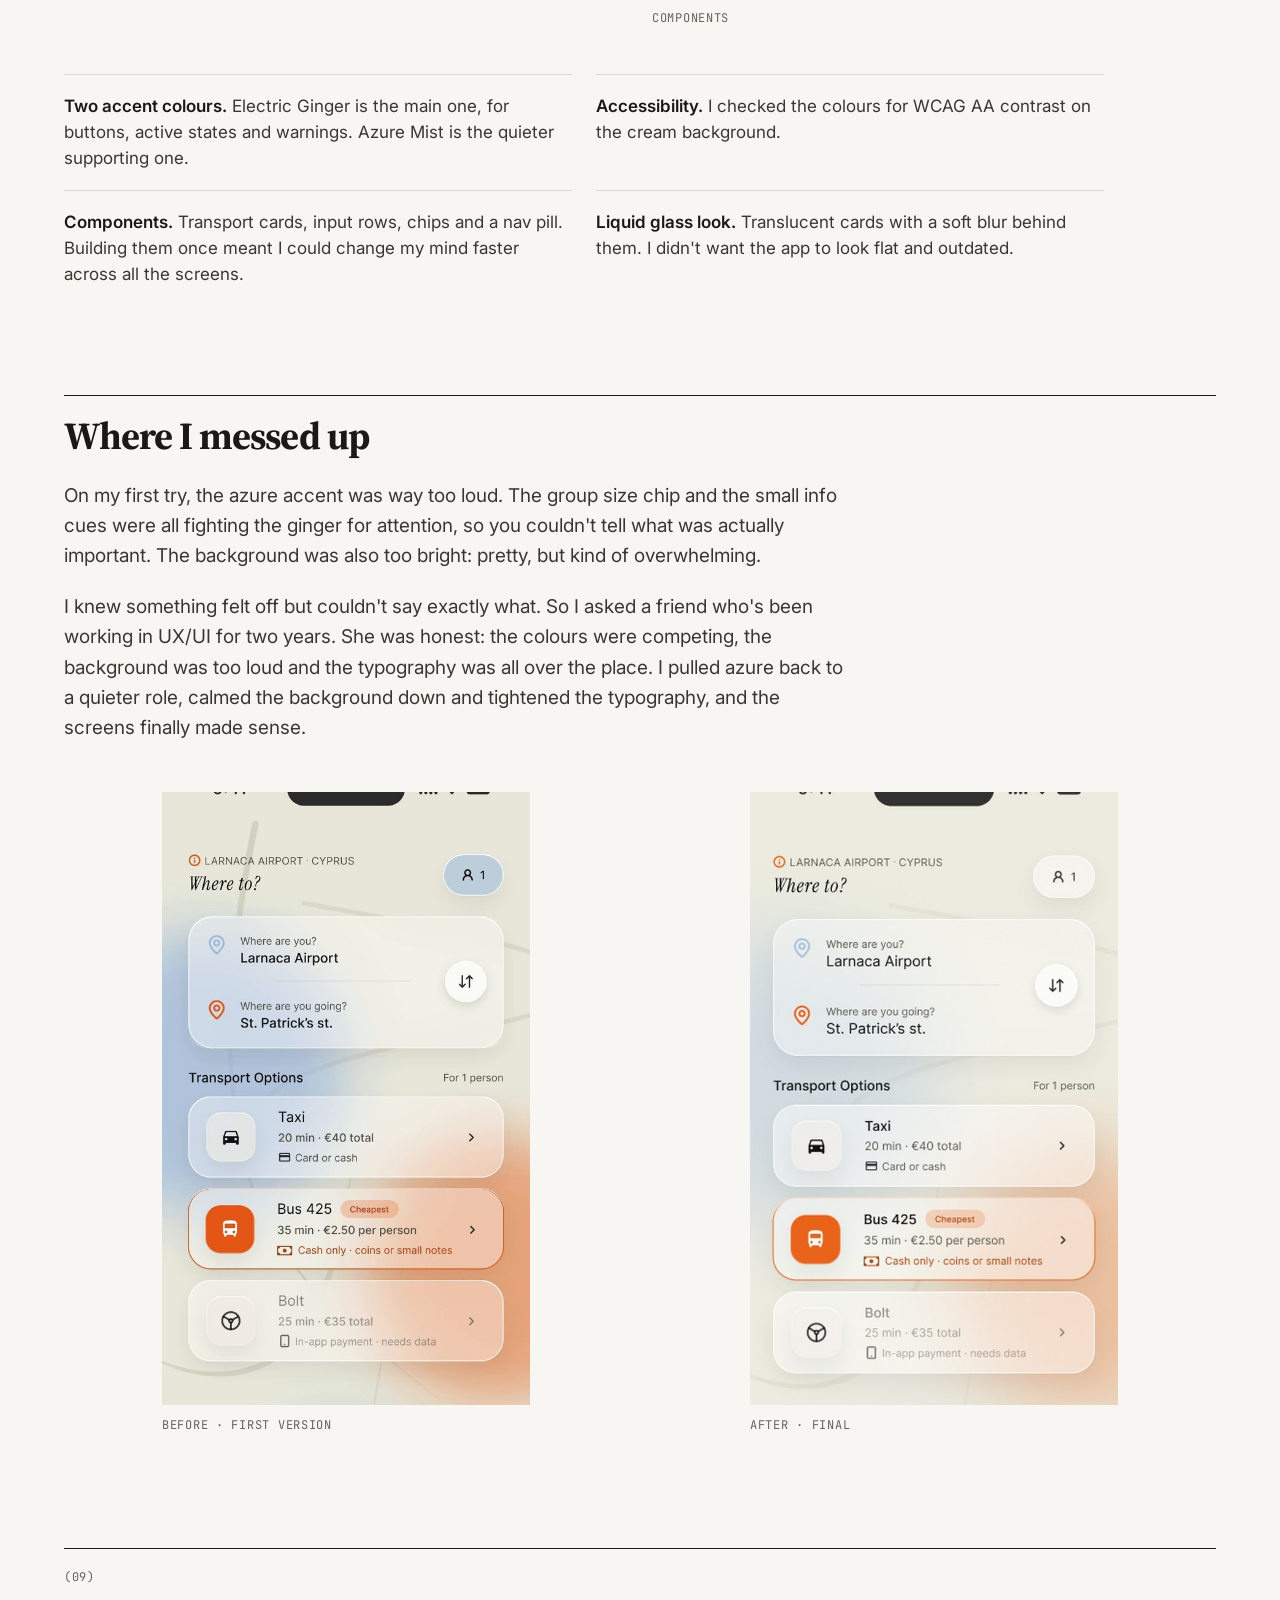
==== commit f09c4f5d: "Install Vercel Web Analytics # Vercel Web Analytics Configuration Update  ## Summary Updated the Ver" ====
--- a/arrivee.html
+++ b/arrivee.html
@@ -29,7 +29,6 @@
 <style>
 body{margin:0; background-color: #F7F6F2; }
 </style>
-<script defer src="https://cdn.vercel-insights.com/v1/script.js"></script>
 </head>
 <body>
 <a class="skip-link" href="#main">Skip to content</a>
